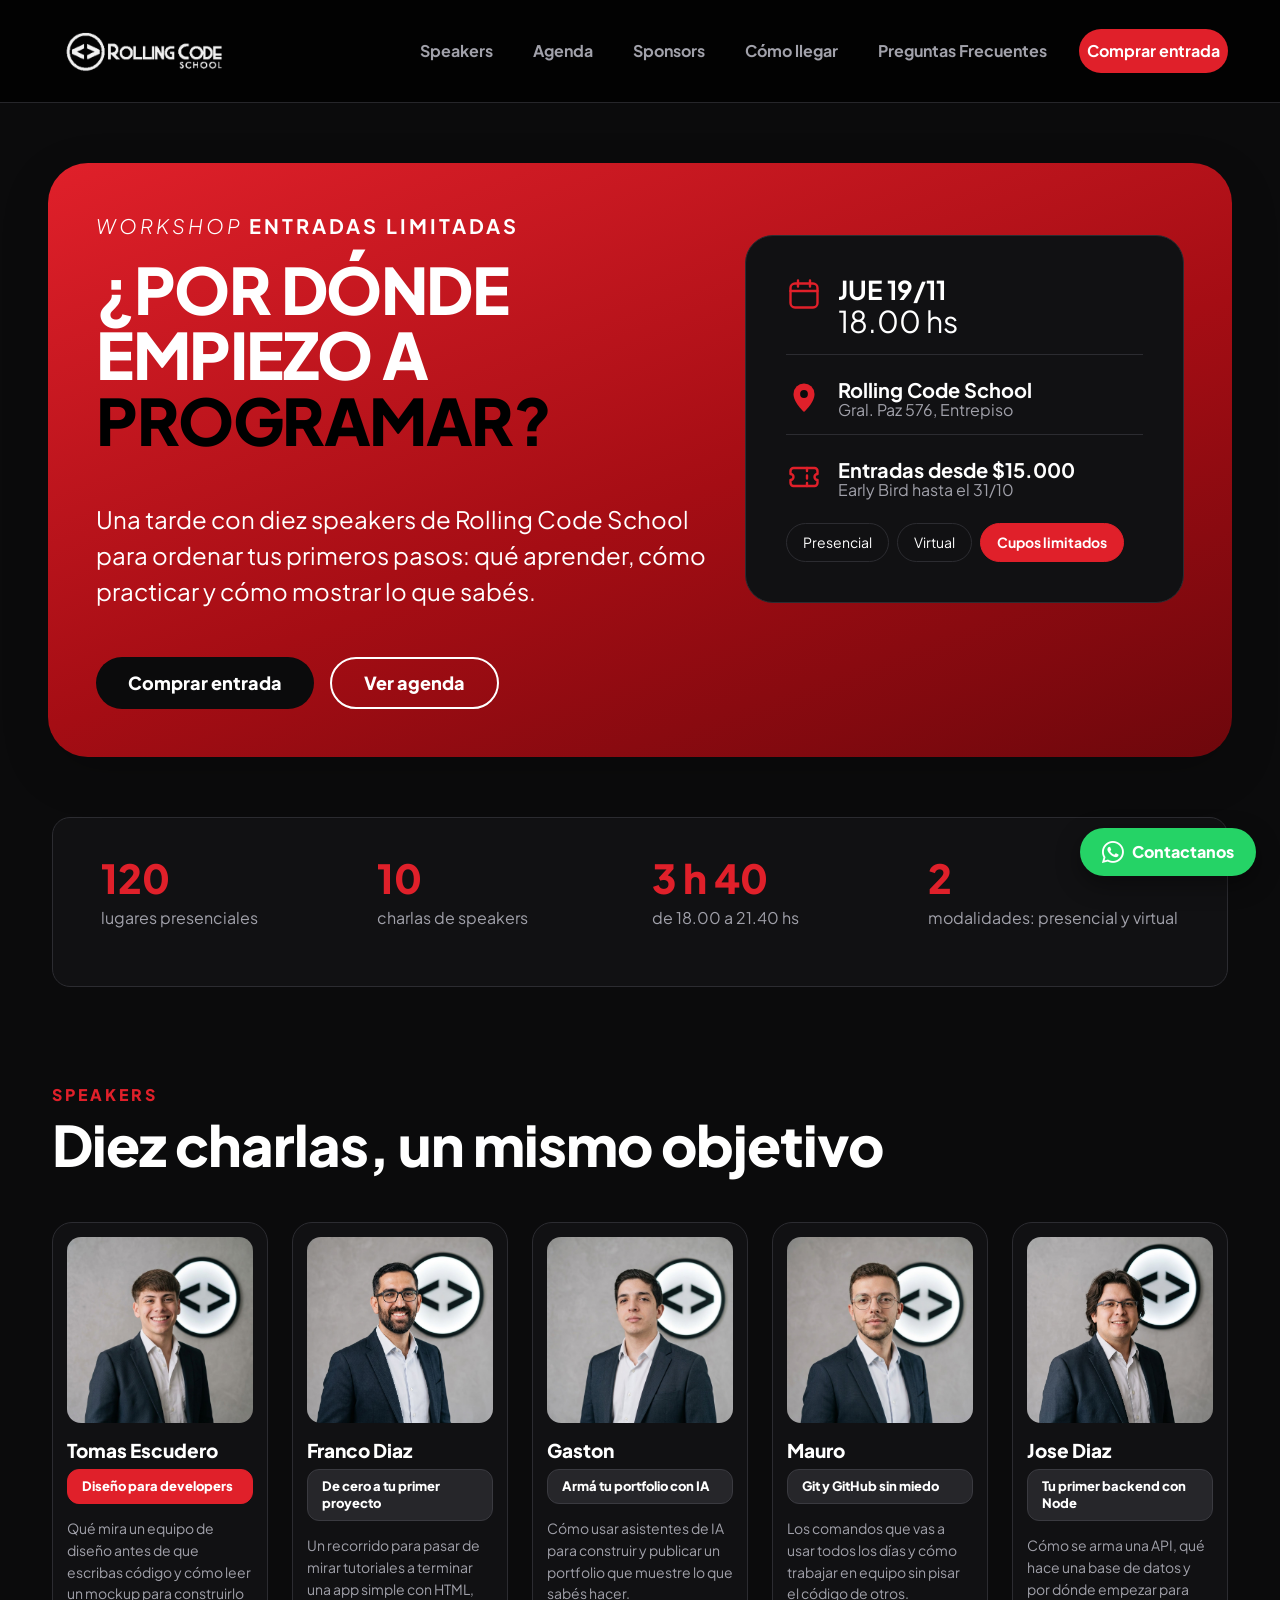
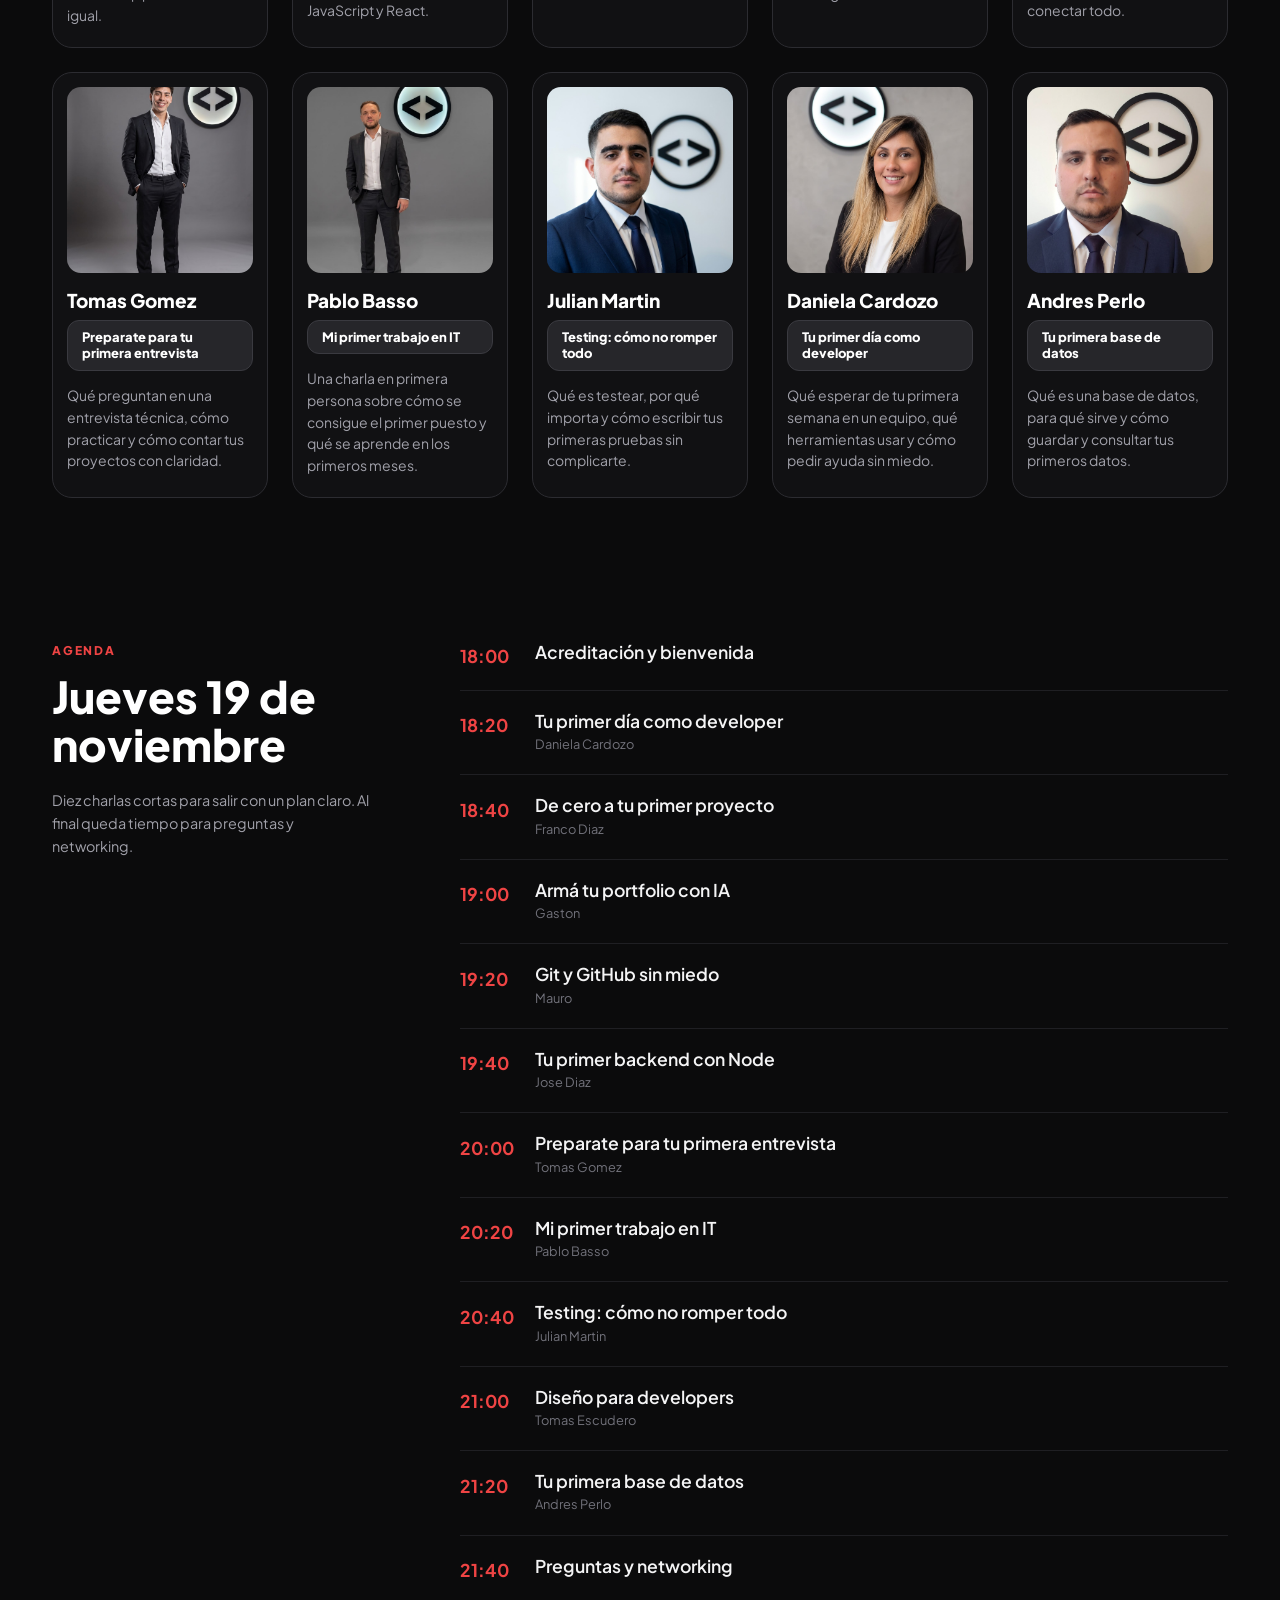
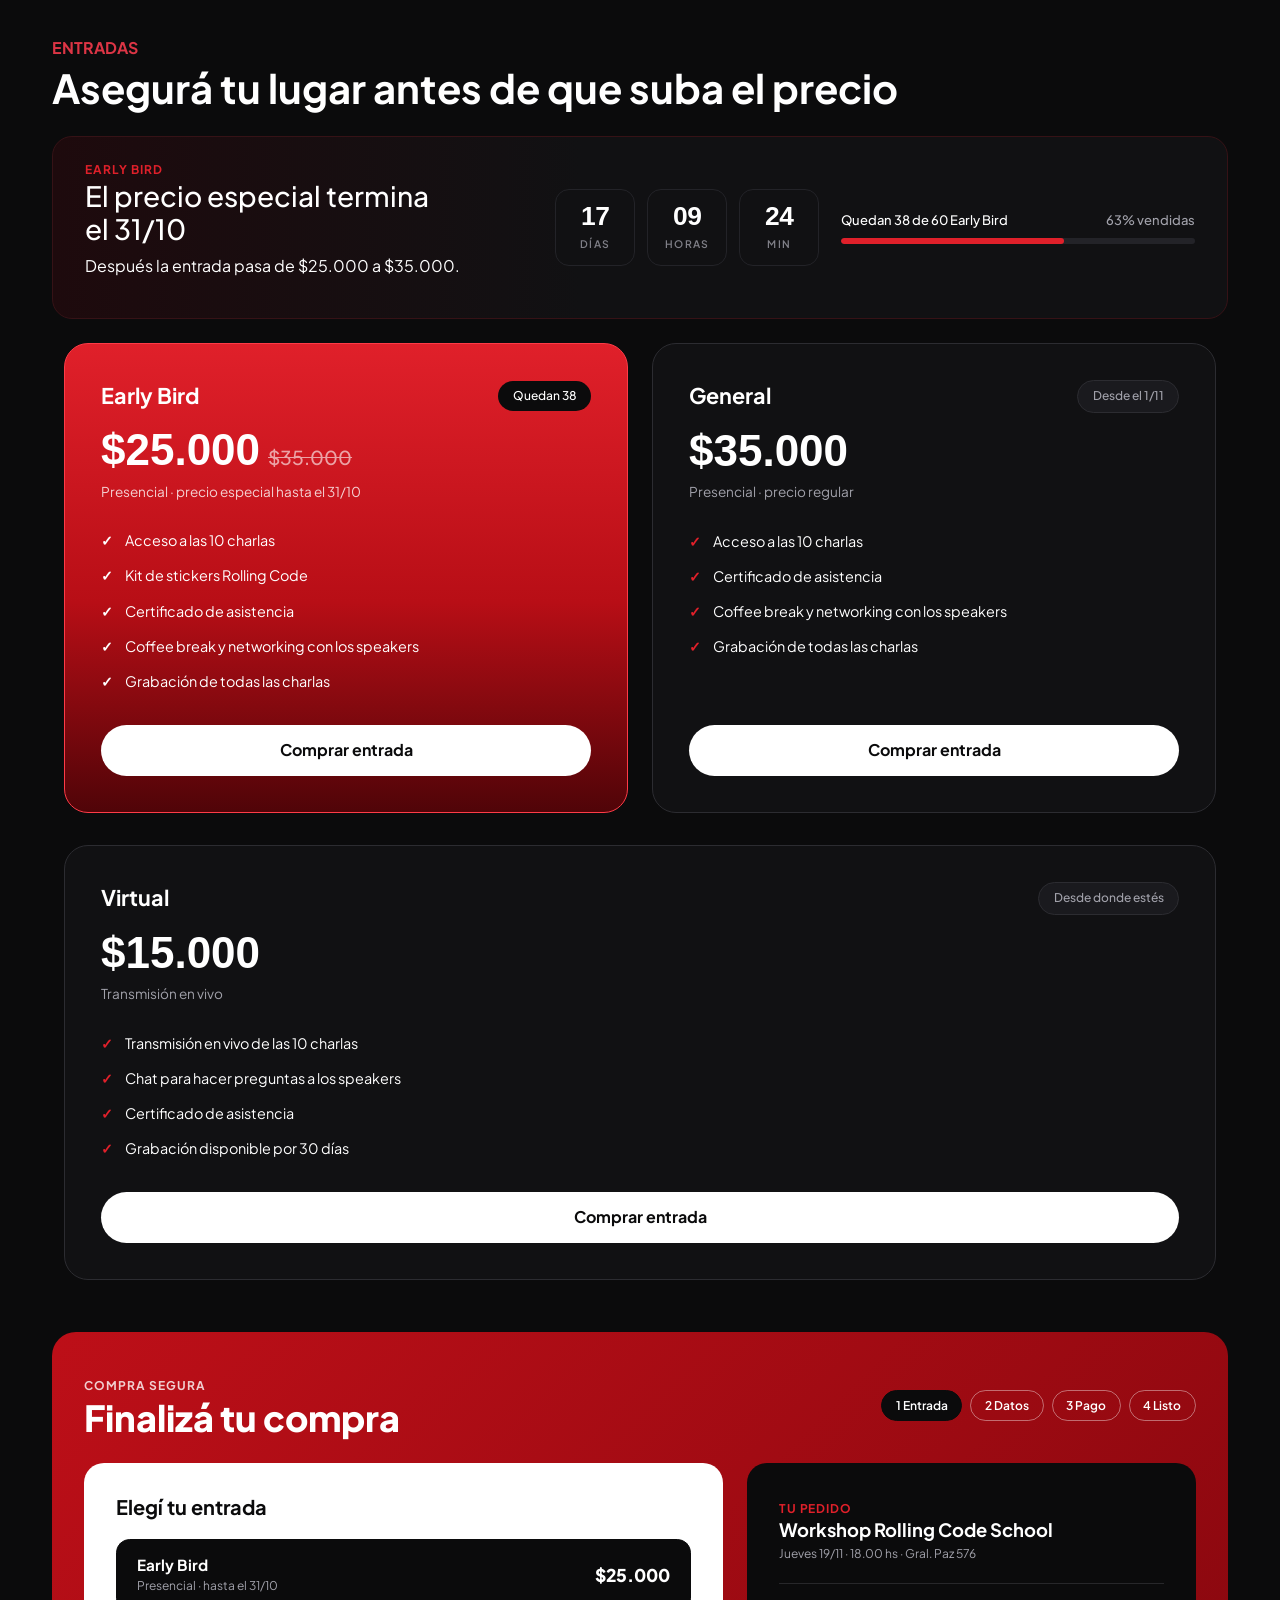
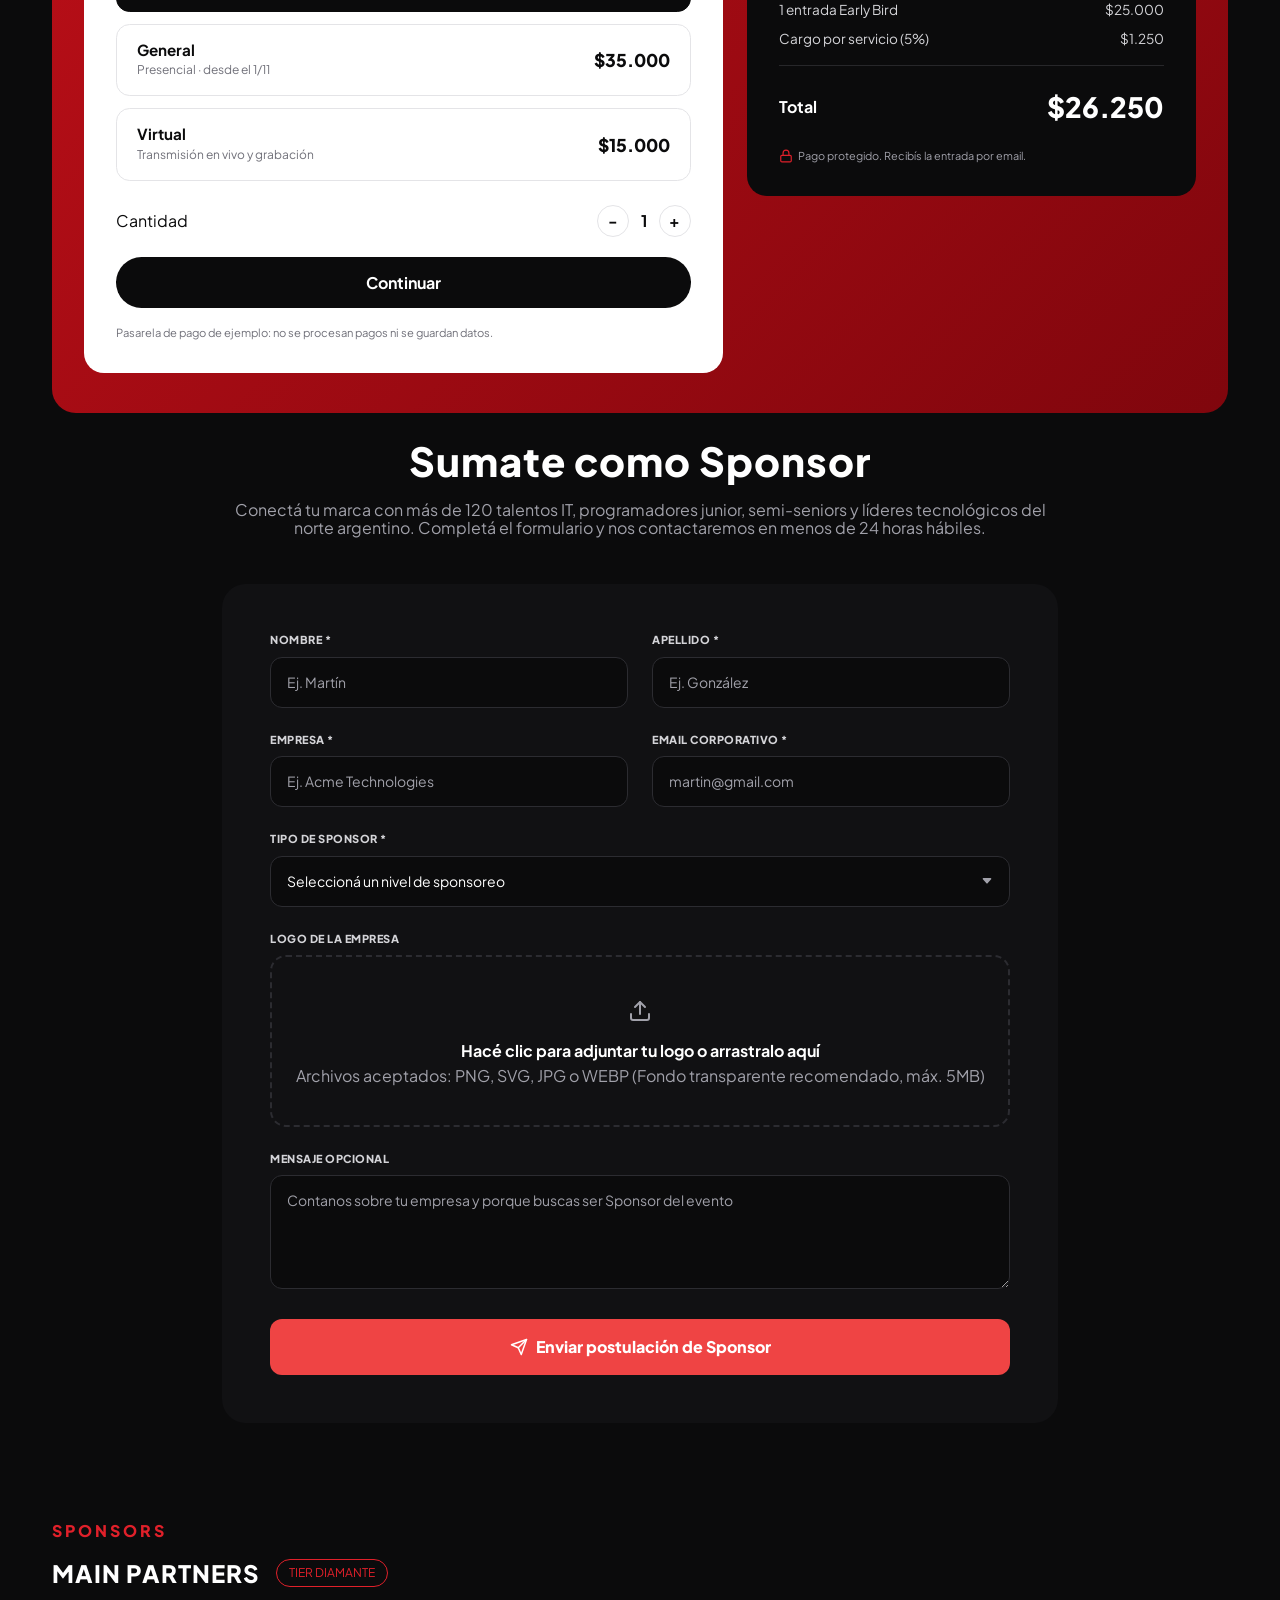
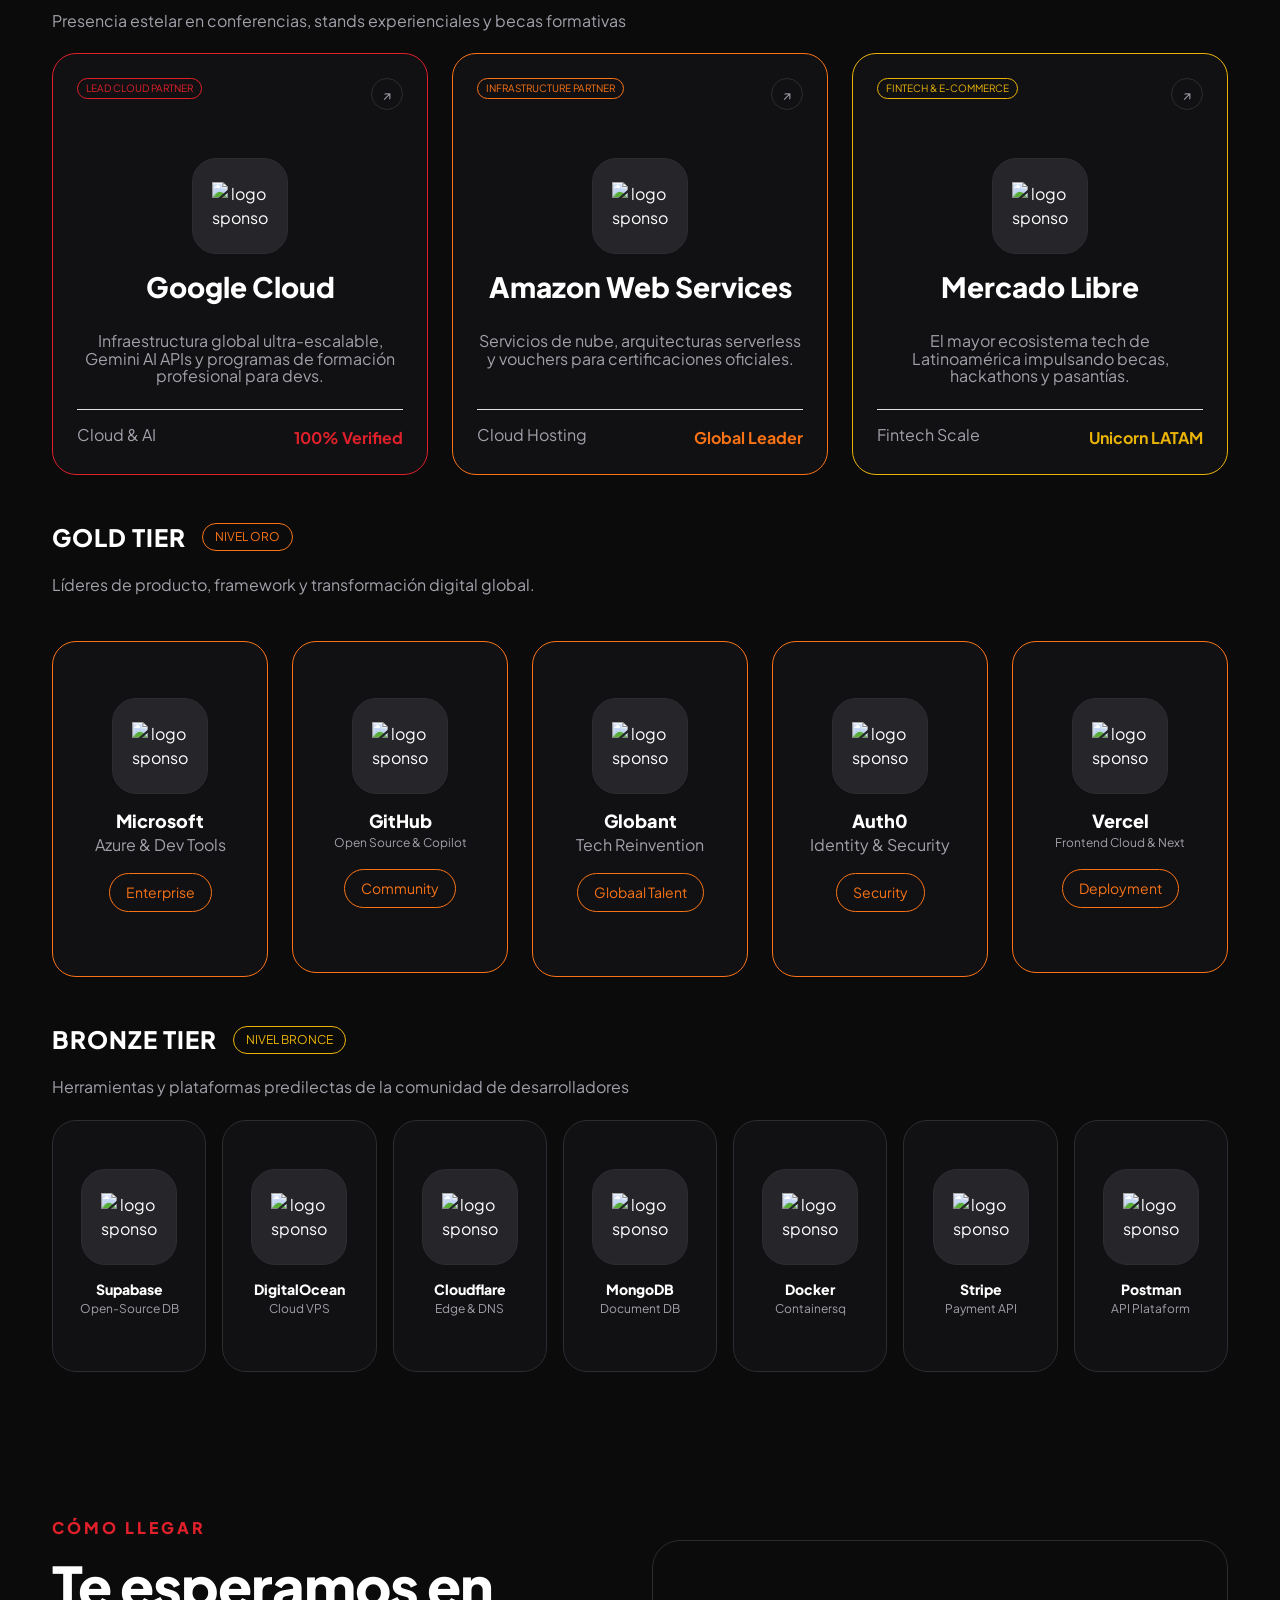
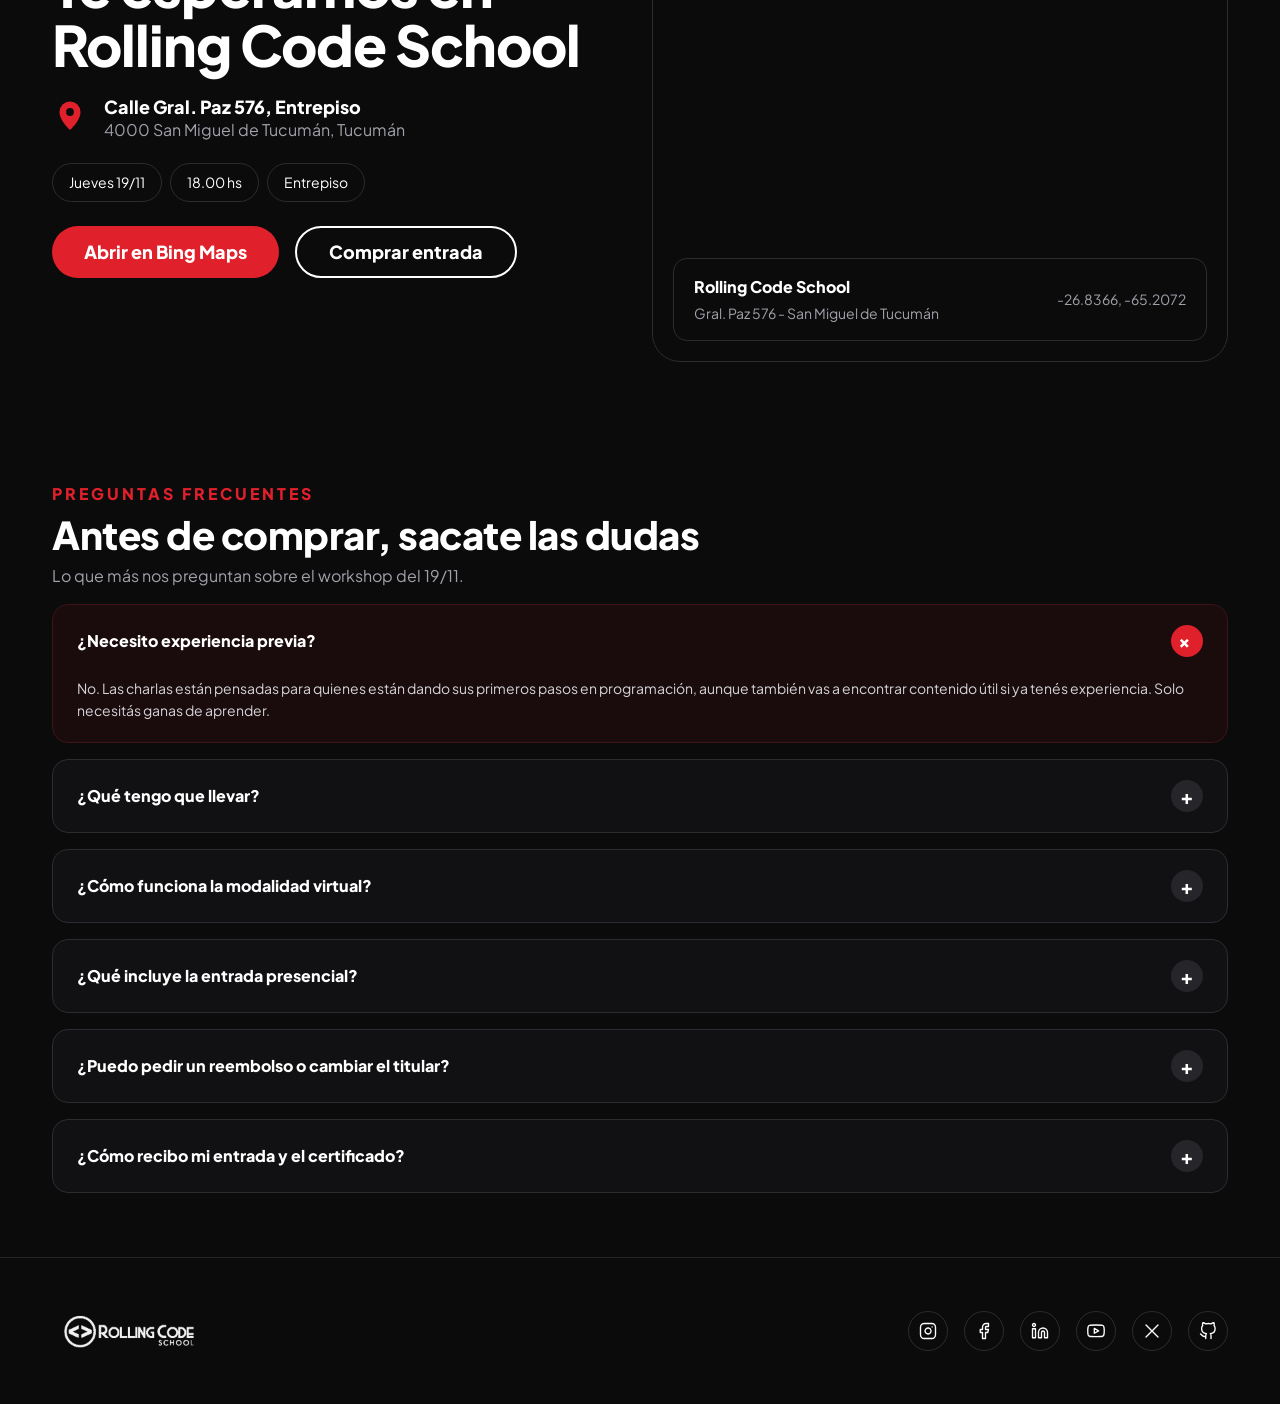
==== index.html @ 24a8e5c6 "feat: agrega en menu a preguntas frecuentes" ====
<!doctype html>
<html lang="es">
  <head>
    <meta charset="utf-8" />
    <meta name="viewport" content="width=device-width, initial-scale=1" />
    <title>WorkShop-RollingCode</title>
    <link rel="icon" type="image/png" href="assets/logo/logo (1).png" />
    <link
      rel="stylesheet"
      href="https://cdn.jsdelivr.net/npm/bootstrap-icons@1.13.2/font/bootstrap-icons.min.css"
    />
    <link
      href="https://fonts.googleapis.com/css2?family=Plus+Jakarta+Sans:ital,wght@0,400;0;600;0,800;1,300&display=swap"
      rel="stylesheet"
    />
    <link
      rel="stylesheet"
      href="https://cdnjs.cloudflare.com/ajax/libs/font-awesome/6.0.0/css/all.min.css"
      integrity="sha512-9usAa10IRO0HhonpyAIVpjrylPvoDwiPUiKdWk5t3PyolY1cOd4DSE0Ga+ri4AuTroPR5aQvXU9xC6qOPnzFeg=="
      crossorigin="anonymous"
      referrerpolicy="no-referrer"
    />
    <link
      href="https://cdn.jsdelivr.net/npm/bootstrap@5.3.3/dist/css/bootstrap.min.css"
      rel="stylesheet"
    />
    <link rel="stylesheet" href="css/styles.css" />
  </head>

  <body>
    <header class="sticky-top">
      <nav class="navbar navbar-expand-lg navbar-dark py-3">
        <div class="container">
          <a class="navbar-brand" href="index.html">
            <img
              src="assets/logo/logo-rolling-blanco.png"
              alt="Rolling Code School"
              class="nav-logo"
            />
          </a>

          <button
            class="navbar-toggler"
            type="button"
            data-bs-toggle="collapse"
            data-bs-target="#navbarNav"
            aria-controls="navbarNav"
            aria-expanded="false"
            aria-label="Toggle navigation"
          >
            <span class="navbar-toggler-icon"></span>
          </button>
          <div
            class="collapse navbar-collapse justify-content-end"
            id="navbarNav"
          >
            <ul class="navbar-nav mb-2 mb-lg-0 gap-lg-4 align-items-lg-center">
              <li class="nav-item">
                <a class="nav-link" href="#speakers">Speakers</a>
              </li>
              <li class="nav-item">
                <a class="nav-link" href="#agenda">Agenda</a>
              </li>

              <li class="nav-item">
                <a class="nav-link" href="#sponsors">Sponsors</a>
              </li>
              <li class="nav-item">
                <a class="nav-link" href="#como-llegar">Cómo llegar</a>
              </li>
              <li class="nav-item">
                <a class="nav-link" href="#preguntas-frecuentes"
                  >Preguntas Frecuentes</a
                >
              </li>
              <li class="nav-item">
                <a class="nav-link btn-comprar" href="#entradas"
                  >Comprar entrada</a
                >
              </li>
            </ul>
          </div>
        </div>
      </nav>
    </header>

    <main>
      <!-- iniciopublicidad -->
      <div class="container-fluid d-flex justify-content-center espacio">
        <div class="workshop-card shadow-lg w-100 p-4 p-lg-5">
          <div class="row align-items-lg-center">
            <div
              class="col-lg-7 mb-5 mb-lg-0 text-content text-md-center text-lg-start"
            >
              <p class="workshop-label mb-3">
                <span class="fw-light fst-italic">WORKSHOP</span>
                <span class="fw-bolder fw-bold">ENTRADAS LIMITADAS</span>
              </p>

              <h1 class="main-title mb-5">
                ¿POR DÓNDE<br />
                EMPIEZO A<br />
                <span class="text-black">PROGRAMAR?</span>
              </h1>

              <p class="main-paragraph mb-5">
                Una tarde con diez speakers de Rolling Code School para ordenar
                tus primeros pasos: qué aprender, cómo practicar y cómo mostrar
                lo que sabés.
              </p>

              <div
                class="d-flex flex-column flex-sm-row gap-3 buttons-group justify-content-md-center justify-content-lg-start"
              >
                <a href="#entradas"
                  ><button class="btn-buy">Comprar entrada</button></a
                >
                <a href="#agenda"
                  ><button class="btn-agenda">Ver agenda</button></a
                >
              </div>
            </div>

            <div
              class="col-lg-5 align-self-start d-flex justify-content-center justify-content-lg-end"
            >
              <div class="details-panel mt-4">
                <div class="d-flex align-items-start">
                  <img
                    src="assets/iconos/calendario.svg"
                    alt="Calendario"
                    class="me-3 custom-icon"
                  />
                  <div>
                    <h2 class="agenda-title fw-bold">JUE 19/11</h2>
                    <p class="agenda-time tabular-nums">18.00 hs</p>
                  </div>
                </div>

                <hr class="border-rc mb-4 opacity-100" />

                <div class="d-flex align-items-start">
                  <img
                    src="assets/iconos/ubicacion.svg"
                    alt="Ubicación"
                    class="me-3 custom-icon"
                  />
                  <div>
                    <h3 class="agenda-subtitle fw-bold">Rolling Code School</h3>
                    <p class="agenda-text">Gral. Paz 576, Entrepiso</p>
                  </div>
                </div>

                <hr class="border-rc mb-4 opacity-100" />

                <div class="d-flex align-items-start">
                  <img
                    src="assets/iconos/entrada.svg"
                    alt="Entrada"
                    class="me-3 custom-icon"
                  />
                  <div>
                    <h3 class="agenda-subtitle fw-bold">
                      Entradas desde $15.000
                    </h3>
                    <p class="agenda-text">Early Bird hasta el 31/10</p>
                  </div>
                </div>

                <div class="d-flex gap-2 mt-4 flex-wrap">
                  <span class="badge-outline">Presencial</span>
                  <span class="badge-outline">Virtual</span>
                  <span class="badge-solid fw-bold">Cupos limitados</span>
                </div>
              </div>
            </div>
          </div>
        </div>
      </div>
      <!-- fin publicidad -->
      <section class="container">
        <div class="barra-estadisticas">
          <div class="row text-start text-md-start">
            <div class="col-6 col-lg-3 mb-4 mb-lg-0">
              <div class="estadistica-numero">120</div>
              <p class="estadistica-text">lugares presenciales</p>
            </div>
            <div class="col-6 col-lg-3 mb-4 mb-lg-0">
              <div class="estadistica-numero">10</div>
              <p class="estadistica-text">charlas de speakers</p>
            </div>

            <div class="col-6 col-lg-3 mb-4 mb-lg-0">
              <div class="estadistica-numero">3 h 40</div>
              <p class="estadistica-text">de 18.00 a 21.40 hs</p>
            </div>
            <div class="col-6 col-lg-3">
              <div class="estadistica-numero">2</div>
              <p class="estadistica-text wrap-text">
                modalidades: presencial y virtual
              </p>
            </div>
          </div>
        </div>
      </section>

      <!-- seccion speaker -->
      <section class="speakers" id="speakers">
        <div class="container">
          <span class="etiqueta">Speakers</span>
          <h2 class="titulo-seccion">Diez charlas, un mismo objetivo</h2>

          <div class="d-none d-lg-block">
            <div class="row row-cols-5 g-4">
              <!-- 1 -->
              <div class="col">
                <article class="speaker-card h-100">
                  <div class="speaker-foto">
                    <img
                      src="./assets/speakers/speaker-01-tomas-escudero.jpg"
                      alt="Tomas Escudero"
                    />
                  </div>
                  <h3 class="speaker-nombre">Tomas Escudero</h3>
                  <span class="speaker-chip speaker-chip--activo"
                    >Diseño para developers</span
                  >
                  <p class="speaker-texto">
                    Qué mira un equipo de diseño antes de que escribas código y
                    cómo leer un mockup para construirlo igual.
                  </p>
                </article>
              </div>

              <!-- 2 -->
              <div class="col">
                <article class="speaker-card h-100">
                  <div class="speaker-foto">
                    <img
                      src="./assets/speakers/speaker-02-franco-diaz.jpeg"
                      alt="Franco Diaz"
                    />
                  </div>
                  <h3 class="speaker-nombre">Franco Diaz</h3>
                  <span class="speaker-chip">De cero a tu primer proyecto</span>
                  <p class="speaker-texto">
                    Un recorrido para pasar de mirar tutoriales a terminar una
                    app simple con HTML, JavaScript y React.
                  </p>
                </article>
              </div>

              <!-- 3 -->
              <div class="col">
                <article class="speaker-card h-100">
                  <div class="speaker-foto">
                    <img
                      src="./assets/speakers/speaker-03-gaston.jpg"
                      alt="Gaston"
                    />
                  </div>
                  <h3 class="speaker-nombre">Gaston</h3>
                  <span class="speaker-chip">Armá tu portfolio con IA</span>
                  <p class="speaker-texto">
                    Cómo usar asistentes de IA para construir y publicar un
                    portfolio que muestre lo que sabés hacer.
                  </p>
                </article>
              </div>

              <!-- 4 -->
              <div class="col">
                <article class="speaker-card h-100">
                  <div class="speaker-foto">
                    <img
                      src="./assets/speakers/speaker-04-mauro.jpg"
                      alt="Mauro"
                    />
                  </div>
                  <h3 class="speaker-nombre">Mauro</h3>
                  <span class="speaker-chip">Git y GitHub sin miedo</span>
                  <p class="speaker-texto">
                    Los comandos que vas a usar todos los días y cómo trabajar
                    en equipo sin pisar el código de otros.
                  </p>
                </article>
              </div>

              <!-- 5 -->
              <div class="col">
                <article class="speaker-card h-100">
                  <div class="speaker-foto">
                    <img
                      src="./assets/speakers/speaker-05-jose-diaz.jpeg"
                      alt="Jose Diaz"
                    />
                  </div>
                  <h3 class="speaker-nombre">Jose Diaz</h3>
                  <span class="speaker-chip">Tu primer backend con Node</span>
                  <p class="speaker-texto">
                    Cómo se arma una API, qué hace una base de datos y por dónde
                    empezar para conectar todo.
                  </p>
                </article>
              </div>

              <!-- 6 -->
              <div class="col">
                <article class="speaker-card h-100">
                  <div class="speaker-foto">
                    <img
                      src="./assets/speakers/speaker-06-tomas-gomez.jpeg"
                      alt="Tomas Gomez"
                    />
                  </div>
                  <h3 class="speaker-nombre">Tomas Gomez</h3>
                  <span class="speaker-chip"
                    >Preparate para tu primera entrevista</span
                  >
                  <p class="speaker-texto">
                    Qué preguntan en una entrevista técnica, cómo practicar y
                    cómo contar tus proyectos con claridad.
                  </p>
                </article>
              </div>

              <!-- 7 -->
              <div class="col">
                <article class="speaker-card h-100">
                  <div class="speaker-foto">
                    <img
                      src="./assets/speakers/speaker-07-pablo-basso.jpeg"
                      alt="Pablo Basso"
                    />
                  </div>
                  <h3 class="speaker-nombre">Pablo Basso</h3>
                  <span class="speaker-chip">Mi primer trabajo en IT</span>
                  <p class="speaker-texto">
                    Una charla en primera persona sobre cómo se consigue el
                    primer puesto y qué se aprende en los primeros meses.
                  </p>
                </article>
              </div>

              <!-- 8 -->
              <div class="col">
                <article class="speaker-card h-100">
                  <div class="speaker-foto">
                    <img
                      src="./assets/speakers/speaker-08-julian-martin.jpg"
                      alt="Julian Martin"
                    />
                  </div>
                  <h3 class="speaker-nombre">Julian Martin</h3>
                  <span class="speaker-chip">Testing: cómo no romper todo</span>
                  <p class="speaker-texto">
                    Qué es testear, por qué importa y cómo escribir tus primeras
                    pruebas sin complicarte.
                  </p>
                </article>
              </div>

              <!-- 9 -->
              <div class="col">
                <article class="speaker-card h-100">
                  <div class="speaker-foto">
                    <img
                      src="./assets/speakers/speaker-09-daniela-cardozo.jpeg"
                      alt="Daniela Cardozo"
                    />
                  </div>
                  <h3 class="speaker-nombre">Daniela Cardozo</h3>
                  <span class="speaker-chip">Tu primer día como developer</span>
                  <p class="speaker-texto">
                    Qué esperar de tu primera semana en un equipo, qué
                    herramientas usar y cómo pedir ayuda sin miedo.
                  </p>
                </article>
              </div>

              <!-- 10 -->
              <div class="col">
                <article class="speaker-card h-100">
                  <div class="speaker-foto">
                    <img
                      src="./assets/speakers/speaker-10-andres-perlo.jpeg"
                      alt="Andres Perlo"
                    />
                  </div>
                  <h3 class="speaker-nombre">Andres Perlo</h3>
                  <span class="speaker-chip">Tu primera base de datos</span>
                  <p class="speaker-texto">
                    Qué es una base de datos, para qué sirve y cómo guardar y
                    consultar tus primeros datos.
                  </p>
                </article>
              </div>
            </div>
          </div>

          <!-- CELULAR Y TABLET (menos de lg): carrusel de Bootstrap, 4 tarjetas por slide -->
          <div class="d-lg-none">
            <div
              id="carruselSpeakers"
              class="carousel slide carrusel-speakers"
              data-bs-touch="true"
              data-bs-interval="false"
            >
              <div class="carousel-inner">
                <!-- Slide 1 -->
                <div class="carousel-item active">
                  <div class="row row-cols-2 row-cols-md-4 g-2">
                    <div class="col">
                      <article class="speaker-card h-100">
                        <div class="speaker-foto">
                          <img
                            src="./assets/speakers/speaker-01-tomas-escudero.jpg"
                            alt="Tomas Escudero"
                          />
                        </div>
                        <h3 class="speaker-nombre">Tomas Escudero</h3>
                        <span class="speaker-chip speaker-chip--activo"
                          >Diseño para developers</span
                        >
                        <p class="speaker-texto">
                          Qué mira un equipo de diseño antes de que escribas
                          código y cómo leer un mockup para construirlo igual.
                        </p>
                      </article>
                    </div>
                    <div class="col">
                      <article class="speaker-card h-100">
                        <div class="speaker-foto">
                          <img
                            src="./assets/speakers/speaker-02-franco-diaz.jpeg"
                            alt="Franco Diaz"
                          />
                        </div>
                        <h3 class="speaker-nombre">Franco Diaz</h3>
                        <span class="speaker-chip"
                          >De cero a tu primer proyecto</span
                        >
                        <p class="speaker-texto">
                          Un recorrido para pasar de mirar tutoriales a terminar
                          una app simple con HTML, JavaScript y React.
                        </p>
                      </article>
                    </div>
                    <div class="col">
                      <article class="speaker-card h-100">
                        <div class="speaker-foto">
                          <img
                            src="./assets/speakers/speaker-03-gaston.jpg"
                            alt="Gaston"
                          />
                        </div>
                        <h3 class="speaker-nombre">Gaston</h3>
                        <span class="speaker-chip"
                          >Armá tu portfolio con IA</span
                        >
                        <p class="speaker-texto">
                          Cómo usar asistentes de IA para construir y publicar
                          un portfolio que muestre lo que sabés hacer.
                        </p>
                      </article>
                    </div>
                    <div class="col">
                      <article class="speaker-card h-100">
                        <div class="speaker-foto">
                          <img
                            src="./assets/speakers/speaker-04-mauro.jpg"
                            alt="Mauro"
                          />
                        </div>
                        <h3 class="speaker-nombre">Mauro</h3>
                        <span class="speaker-chip">Git y GitHub sin miedo</span>
                        <p class="speaker-texto">
                          Los comandos que vas a usar todos los días y cómo
                          trabajar en equipo sin pisar el código de otros.
                        </p>
                      </article>
                    </div>
                  </div>
                </div>

                <!-- Slide 2 -->
                <div class="carousel-item">
                  <div class="row row-cols-2 row-cols-md-4 g-2">
                    <div class="col">
                      <article class="speaker-card h-100">
                        <div class="speaker-foto">
                          <img
                            src="./assets/speakers/speaker-05-jose-diaz.jpeg"
                            alt="Jose Diaz"
                          />
                        </div>
                        <h3 class="speaker-nombre">Jose Diaz</h3>
                        <span class="speaker-chip"
                          >Tu primer backend con Node</span
                        >
                        <p class="speaker-texto">
                          Cómo se arma una API, qué hace una base de datos y por
                          dónde empezar para conectar todo.
                        </p>
                      </article>
                    </div>
                    <div class="col">
                      <article class="speaker-card h-100">
                        <div class="speaker-foto">
                          <img
                            src="./assets/speakers/speaker-06-tomas-gomez.jpeg"
                            alt="Tomas Gomez"
                          />
                        </div>
                        <h3 class="speaker-nombre">Tomas Gomez</h3>
                        <span class="speaker-chip"
                          >Preparate para tu primera entrevista</span
                        >
                        <p class="speaker-texto">
                          Qué preguntan en una entrevista técnica, cómo
                          practicar y cómo contar tus proyectos con claridad.
                        </p>
                      </article>
                    </div>
                    <div class="col">
                      <article class="speaker-card h-100">
                        <div class="speaker-foto">
                          <img
                            src="./assets/speakers/speaker-07-pablo-basso.jpeg"
                            alt="Pablo Basso"
                          />
                        </div>
                        <h3 class="speaker-nombre">Pablo Basso</h3>
                        <span class="speaker-chip"
                          >Mi primer trabajo en IT</span
                        >
                        <p class="speaker-texto">
                          Una charla en primera persona sobre cómo se consigue
                          el primer puesto y qué se aprende en los primeros
                          meses.
                        </p>
                      </article>
                    </div>
                    <div class="col">
                      <article class="speaker-card h-100">
                        <div class="speaker-foto">
                          <img
                            src="./assets/speakers/speaker-08-julian-martin.jpg"
                            alt="Julian Martin"
                          />
                        </div>
                        <h3 class="speaker-nombre">Julian Martin</h3>
                        <span class="speaker-chip"
                          >Testing: cómo no romper todo</span
                        >
                        <p class="speaker-texto">
                          Qué es testear, por qué importa y cómo escribir tus
                          primeras pruebas sin complicarte.
                        </p>
                      </article>
                    </div>
                  </div>
                </div>

                <!-- Slide 3 -->
                <div class="carousel-item">
                  <div class="row row-cols-2 row-cols-md-4 g-2">
                    <div class="col">
                      <article class="speaker-card h-100">
                        <div class="speaker-foto">
                          <img
                            src="./assets/speakers/speaker-09-daniela-cardozo.jpeg"
                            alt="Daniela Cardozo"
                          />
                        </div>
                        <h3 class="speaker-nombre">Daniela Cardozo</h3>
                        <span class="speaker-chip"
                          >Tu primer día como developer</span
                        >
                        <p class="speaker-texto">
                          Qué esperar de tu primera semana en un equipo, qué
                          herramientas usar y cómo pedir ayuda sin miedo.
                        </p>
                      </article>
                    </div>
                    <div class="col">
                      <article class="speaker-card h-100">
                        <div class="speaker-foto">
                          <img
                            src="./assets/speakers/speaker-10-andres-perlo.jpeg"
                            alt="Andres Perlo"
                          />
                        </div>
                        <h3 class="speaker-nombre">Andres Perlo</h3>
                        <span class="speaker-chip"
                          >Tu primera base de datos</span
                        >
                        <p class="speaker-texto">
                          Qué es una base de datos, para qué sirve y cómo
                          guardar y consultar tus primeros datos.
                        </p>
                      </article>
                    </div>
                  </div>
                </div>
              </div>

              <!-- Flechas -->
              <button
                class="carousel-control-prev carrusel-flecha"
                type="button"
                data-bs-target="#carruselSpeakers"
                data-bs-slide="prev"
              >
                <span
                  class="carousel-control-prev-icon"
                  aria-hidden="true"
                ></span>
                <span class="visually-hidden">Anterior</span>
              </button>
              <button
                class="carousel-control-next carrusel-flecha"
                type="button"
                data-bs-target="#carruselSpeakers"
                data-bs-slide="next"
              >
                <span
                  class="carousel-control-next-icon"
                  aria-hidden="true"
                ></span>
                <span class="visually-hidden">Siguiente</span>
              </button>

              <!-- Puntitos -->
              <div class="carousel-indicators carrusel-puntos">
                <button
                  type="button"
                  data-bs-target="#carruselSpeakers"
                  data-bs-slide-to="0"
                  class="active"
                  aria-current="true"
                  aria-label="Slide 1"
                ></button>
                <button
                  type="button"
                  data-bs-target="#carruselSpeakers"
                  data-bs-slide-to="1"
                  aria-label="Slide 2"
                ></button>
                <button
                  type="button"
                  data-bs-target="#carruselSpeakers"
                  data-bs-slide-to="2"
                  aria-label="Slide 3"
                ></button>
              </div>
            </div>
          </div>
        </div>
      </section>
      <!-- fin speakers -->
      <section id="agenda" class="agenda py-5">
        <div class="container">
          <div class="row gx-md-5 gx-lg-5">
            <div class="col-md-4 col-lg-4 mb-5 mb-md-0">
              <div class="agenda__header">
                <span class="agenda__kicker">AGENDA</span>
                <h2 class="agenda__titulo">Jueves 19 de<br />noviembre</h2>
                <p class="agenda__descripcion">
                  Diez charlas cortas para salir con un plan claro. Al final
                  queda tiempo para preguntas y networking.
                </p>
              </div>
            </div>
            <div class="col-md-8 col-lg-8">
              <ul class="agenda__lista">
                <li class="agenda__item">
                  <div class="agenda__hora">18:00</div>
                  <div class="agenda__info">
                    <h4 class="agenda__charla">Acreditación y bienvenida</h4>
                  </div>
                </li>

                <li class="agenda__item">
                  <div class="agenda__hora">18:20</div>
                  <div class="agenda__info">
                    <h4 class="agenda__charla">Tu primer día como developer</h4>
                    <span class="agenda__speaker">Daniela Cardozo</span>
                  </div>
                </li>

                <li class="agenda__item">
                  <div class="agenda__hora">18:40</div>
                  <div class="agenda__info">
                    <h4 class="agenda__charla">De cero a tu primer proyecto</h4>
                    <span class="agenda__speaker">Franco Diaz</span>
                  </div>
                </li>

                <li class="agenda__item">
                  <div class="agenda__hora">19:00</div>
                  <div class="agenda__info">
                    <h4 class="agenda__charla">Armá tu portfolio con IA</h4>
                    <span class="agenda__speaker">Gaston</span>
                  </div>
                </li>

                <li class="agenda__item">
                  <div class="agenda__hora">19:20</div>
                  <div class="agenda__info">
                    <h4 class="agenda__charla">Git y GitHub sin miedo</h4>
                    <span class="agenda__speaker">Mauro</span>
                  </div>
                </li>

                <li class="agenda__item">
                  <div class="agenda__hora">19:40</div>
                  <div class="agenda__info">
                    <h4 class="agenda__charla">Tu primer backend con Node</h4>
                    <span class="agenda__speaker">Jose Diaz</span>
                  </div>
                </li>

                <li class="agenda__item">
                  <div class="agenda__hora">20:00</div>
                  <div class="agenda__info">
                    <h4 class="agenda__charla">
                      Preparate para tu primera entrevista
                    </h4>
                    <span class="agenda__speaker">Tomas Gomez</span>
                  </div>
                </li>

                <li class="agenda__item">
                  <div class="agenda__hora">20:20</div>
                  <div class="agenda__info">
                    <h4 class="agenda__charla">Mi primer trabajo en IT</h4>
                    <span class="agenda__speaker">Pablo Basso</span>
                  </div>
                </li>

                <li class="agenda__item">
                  <div class="agenda__hora">20:40</div>
                  <div class="agenda__info">
                    <h4 class="agenda__charla">Testing: cómo no romper todo</h4>
                    <span class="agenda__speaker">Julian Martin</span>
                  </div>
                </li>

                <li class="agenda__item">
                  <div class="agenda__hora">21:00</div>
                  <div class="agenda__info">
                    <h4 class="agenda__charla">Diseño para developers</h4>
                    <span class="agenda__speaker">Tomas Escudero</span>
                  </div>
                </li>

                <li class="agenda__item">
                  <div class="agenda__hora">21:20</div>
                  <div class="agenda__info">
                    <h4 class="agenda__charla">Tu primera base de datos</h4>
                    <span class="agenda__speaker">Andres Perlo</span>
                  </div>
                </li>

                <li class="agenda__item">
                  <div class="agenda__hora">21:40</div>
                  <div class="agenda__info">
                    <h4 class="agenda__charla">Preguntas y networking</h4>
                  </div>
                </li>
              </ul>
            </div>
          </div>
        </div>
      </section>
      <!-- seccion entradas -->
      <section class="py-1" id="entradas">
        <div class="container">
          <div class="mb-4">
            <span
              class="text-danger fw-bold text-uppercase ticket-subtitle d-block mb-1"
              >ENTRADAS</span
            >
            <h2 class="h1 fw-bold text-white mb-0">
              Asegurá tu lugar antes de que suba el precio
            </h2>
          </div>

          <div class="countador-banner mb-4">
            <div class="row align-items-center gy-4">
              <div class="col-lg-5">
                <span class="contador-titulo d-block text-uppercase"
                  >EARLY BIRD</span
                >
                <h3 class="countdown-title">
                  El precio especial termina<br />el 31/10
                </h3>
                <p class="countdown-subtitle">
                  Después la entrada pasa de $25.000 a $35.000.
                </p>
              </div>

              <div class="col-lg-4 col-xl-3">
                <div
                  class="contador-grid justify-content-start justify-content-lg-center"
                >
                  <div class="contador-item">
                    <div class="contador-numero">17</div>
                    <div class="contador-dia">DÍAS</div>
                  </div>
                  <div class="contador-item">
                    <div class="contador-numero">09</div>
                    <div class="contador-dia">HORAS</div>
                  </div>
                  <div class="contador-item">
                    <div class="contador-numero">24</div>
                    <div class="contador-dia">MIN</div>
                  </div>
                </div>
              </div>

              <div class="col-lg-3 col-xl-4">
                <div class="progress-container">
                  <div class="progress-info">
                    <span>Quedan 38 de 60 Early Bird</span>
                    <span class="progress-info-mute">63% vendidas</span>
                  </div>
                  <div class="progress-track">
                    <div
                      class="progress-linea"
                      role="progressbar"
                      aria-valuenow="63"
                      aria-valuemin="0"
                      aria-valuemax="100"
                    ></div>
                  </div>
                </div>
              </div>
            </div>
          </div>
          <!-- --- -->
          <section class="mt-0 pb-4">
            <div class="container">
              <div class="row g-4">
                <div class="col-lg-6">
                  <div class="tarjeta-plan tarjeta-plan--destacada">
                    <div>
                      <div
                        class="d-flex justify-content-between align-items-center mb-3"
                      >
                        <span class="plan-titulo">Early Bird</span>
                        <span class="plan-badge plan-badge--negro"
                          >Quedan 38</span
                        >
                      </div>
                      <div class="d-flex align-items-baseline gap-2">
                        <span class="plan-precio">$25.000</span>
                        <span class="plan-precio-tachado">$35.000</span>
                      </div>
                      <p class="plan-subtitulo">
                        Presencial · precio especial hasta el 31/10
                      </p>

                      <ul class="plan-beneficios">
                        <li>
                          <span class="plan-check">✓</span> Acceso a las 10
                          charlas
                        </li>
                        <li>
                          <span class="plan-check">✓</span> Kit de stickers
                          Rolling Code
                        </li>
                        <li>
                          <span class="plan-check">✓</span> Certificado de
                          asistencia
                        </li>
                        <li>
                          <span class="plan-check">✓</span> Coffee break y
                          networking con los speakers
                        </li>
                        <li>
                          <span class="plan-check">✓</span> Grabación de todas
                          las charlas
                        </li>
                      </ul>
                    </div>
                    <a
                      href="/pages/error404.html"
                      class="link-txt btn-comprar-destacado"
                      >Comprar entrada</a
                    >
                  </div>
                </div>

                <div class="col-lg-6">
                  <div class="tarjeta-plan tarjeta-plan--oscura">
                    <div>
                      <div
                        class="d-flex justify-content-between align-items-center mb-3"
                      >
                        <span class="plan-titulo">General</span>
                        <span class="plan-badge plan-badge--oscuro"
                          >Desde el 1/11</span
                        >
                      </div>
                      <div>
                        <span class="plan-precio">$35.000</span>
                      </div>
                      <p class="plan-subtitulo">Presencial · precio regular</p>

                      <ul class="plan-beneficios">
                        <li>
                          <span class="plan-check">✓</span> Acceso a las 10
                          charlas
                        </li>
                        <li>
                          <span class="plan-check">✓</span> Certificado de
                          asistencia
                        </li>
                        <li>
                          <span class="plan-check">✓</span> Coffee break y
                          networking con los speakers
                        </li>
                        <li>
                          <span class="plan-check">✓</span> Grabación de todas
                          las charlas
                        </li>
                      </ul>
                    </div>
                    <a
                      href="/pages/error404.html"
                      class="link-txt btn-comprar-destacado"
                      >Comprar entrada</a
                    >
                  </div>
                </div>
              </div>
            </div>
            <div class="container">
              <div class="countdown-banner mb-3"></div>

              <div class="row g-3 mb-3">
                <div class="col-lg-6"></div>
                <div class="col-lg-6"></div>
              </div>

              <div class="row">
                <div class="col-12">
                  <div class="tarjeta-plan tarjeta-plan--oscura">
                    <div>
                      <div
                        class="d-flex justify-content-between align-items-center mb-3"
                      >
                        <span class="plan-titulo">Virtual</span>
                        <span class="plan-badge plan-badge--oscuro"
                          >Desde donde estés</span
                        >
                      </div>
                      <div>
                        <span class="plan-precio">$15.000</span>
                      </div>
                      <p class="plan-subtitulo">Transmisión en vivo</p>

                      <ul class="plan-beneficios">
                        <li>
                          <span class="plan-check">✓</span> Transmisión en vivo
                          de las 10 charlas
                        </li>
                        <li>
                          <span class="plan-check">✓</span> Chat para hacer
                          preguntas a los speakers
                        </li>
                        <li>
                          <span class="plan-check">✓</span> Certificado de
                          asistencia
                        </li>
                        <li>
                          <span class="plan-check">✓</span> Grabación disponible
                          por 30 días
                        </li>
                      </ul>
                    </div>
                    <a
                      href="/pages/error404.html"
                      class="link-txt btn-comprar-destacado"
                      >Comprar entrada</a
                    >
                  </div>
                </div>
              </div>
            </div>
          </section>
        </div>
      </section>
      <!-- seccion de compra segura -->
      <section id="entradas" class="py-4">
        <div class="container">
          <div class="checkout-contenedor">
            <div
              class="d-flex flex-column flex-md-row justify-content-between align-items-md-center gap-3 mb-4"
            >
              <div>
                <span class="checkout-subtitulo">COMPRA SEGURA</span>
                <h2 class="checkout-titulo">Finalizá tu compra</h2>
              </div>
              <div class="checkout-pasos">
                <span class="paso-item paso-item--activo">1 Entrada</span>
                <span class="paso-item">2 Datos</span>
                <span class="paso-item">3 Pago</span>
                <span class="paso-item">4 Listo</span>
              </div>

              <!-- inicio compra segura -->
            </div>
            <div class="row g-4">
              <div class="col-lg-7">
                <div class="card-seleccion">
                  <div>
                    <h3 class="card-seleccion-titulo">Elegí tu entrada</h3>
                    <div class="opcion-ticket opcion-ticket--activa">
                      <div>
                        <a href="pages/error404.html" class="link-txt"
                          ><h4 class="opcion-nombre">Early Bird</h4>
                          <p class="opcion-detalle">
                            Presencial · hasta el 31/10
                          </p>
                        </a>
                      </div>
                      <span class="opcion-precio">$25.000</span>
                    </div>
                    <div class="opcion-ticket opcion-ticket--inactiva">
                      <div>
                        <a href="pages/error404.html" class="link-txt2"
                          ><h4 class="opcion-nombre">General</h4>
                          <p class="opcion-detalle">
                            Presencial · desde el 1/11
                          </p>
                        </a>
                      </div>
                      <span class="opcion-precio">$35.000</span>
                    </div>
                    <div class="opcion-ticket opcion-ticket--inactiva">
                      <div>
                        <a href="pages/error404.html" class="link-txt2">
                          <h4 class="opcion-nombre">Virtual</h4>
                          <p class="opcion-detalle">
                            Transmisión en vivo y grabación
                          </p>
                        </a>
                      </div>
                      <span class="opcion-precio">$15.000</span>
                    </div>
                    <div
                      class="d-flex justify-content-between align-items-center mt-4"
                    >
                      <span class="cantidad-label">Cantidad</span>
                      <div class="cantidad-controles">
                        <button class="btn-cantidad" type="button">-</button>
                        <span class="cantidad-numero">1</span>
                        <button class="btn-cantidad" type="button">+</button>
                      </div>
                    </div>
                  </div>
                  <div>
                    <button
                      type="button"
                      class="btn-checkout-continuar"
                      data-bs-toggle="modal"
                      data-bs-target="#modalPago"
                    >
                      Continuar
                    </button>
                    <p class="disclaimer-texto">
                      Pasarela de pago de ejemplo: no se procesan pagos ni se
                      guardan datos.
                    </p>
                  </div>
                </div>
              </div>
              <div class="col-lg-5">
                <div class="card-resumen">
                  <span class="resumen-subtitulo">TU PEDIDO</span>
                  <h3 class="resumen-evento-titulo">
                    Workshop Rolling Code School
                  </h3>
                  <p class="resumen-evento-fecha">
                    Jueves 19/11 · 18.00 hs · Gral. Paz 576
                  </p>

                  <div class="resumen-divisor"></div>

                  <div class="resumen-linea">
                    <span>1 entrada Early Bird</span>
                    <span>$25.000</span>
                  </div>
                  <div class="resumen-linea">
                    <span>Cargo por servicio (5%)</span>
                    <span>$1.250</span>
                  </div>
                  <div class="resumen-divisor"></div>

                  <div class="resumen-total-linea">
                    <span class="resumen-total-label">Total</span>
                    <span class="resumen-total-monto">$26.250</span>
                  </div>

                  <p class="resumen-seguridad">
                    <svg
                      width="14"
                      height="14"
                      viewBox="0 0 24 24"
                      fill="none"
                      stroke="currentColor"
                      stroke-width="2"
                      stroke-linecap="round"
                      stroke-linejoin="round"
                    >
                      <rect
                        x="3"
                        y="11"
                        width="18"
                        height="11"
                        rx="2"
                        ry="2"
                      ></rect>
                      <path d="M7 11V7a5 5 0 0 1 10 0v4"></path>
                    </svg>
                    Pago protegido. Recibís la entrada por email.
                  </p>
                </div>
              </div>
            </div>
          </div>
        </div>
      </section>
      <!-- fin compra segura -->

      <!-- nuevo sponsor -->
      <section class="sponsor-form-section">
        <div class="container sponsor-form-container mx-auto">
          <div class="text-center mb-5">
            <h2 class="sponsor-tier-title fs-1 mb-3">Sumate como Sponsor</h2>
            <p class="agenda-text form-subtitle mx-auto">
              Conectá tu marca con más de 120 talentos IT, programadores junior,
              semi-seniors y líderes tecnológicos del norte argentino. Completá
              el formulario y nos contactaremos en menos de 24 horas hábiles.
            </p>
          </div>
          <div class="sponsor-form-card mb-5">
            <form action="pages/error404.html">
              <div class="row g-4">
                <div class="col-12 col-md-6">
                  <label for="nombreSponsor" class="form-label-custom"
                    >Nombre <span class="text-rc-red">*</span></label
                  >
                  <input
                    type="text"
                    id="nombreSponsor"
                    class="form-input-custom"
                    placeholder="Ej. Martín"
                    minlength="2"
                    maxlength="50"
                    required
                  />
                </div>

                <div class="col-12 col-md-6">
                  <label for="apellidoSponsor" class="form-label-custom"
                    >Apellido <span class="text-rc-red">*</span></label
                  >
                  <input
                    type="text"
                    id="apellidoSponsor"
                    class="form-input-custom"
                    placeholder="Ej. González"
                    required
                    minlength="2"
                    maxlength="50"
                  />
                </div>

                <div class="col-12 col-md-6">
                  <label for="empresaSponsor" class="form-label-custom"
                    >Empresa <span class="text-rc-red">*</span></label
                  >
                  <input
                    type="text"
                    id="empresaSponsor"
                    class="form-input-custom"
                    placeholder="Ej. Acme Technologies"
                    required
                    minlength="2"
                    maxlength="100"
                  />
                </div>

                <div class="col-12 col-md-6">
                  <label for="emailSponsor" class="form-label-custom"
                    >Email corporativo <span class="text-rc-red">*</span></label
                  >
                  <input
                    type="email"
                    id="emailSponsor"
                    class="form-input-custom"
                    placeholder="martin@gmail.com"
                    required
                    maxlength="100"
                  />
                </div>

                <div class="col-12">
                  <label for="tipoSponsor" class="form-label-custom"
                    >Tipo de sponsor <span class="text-rc-red">*</span></label
                  >
                  <select
                    id="tipoSponsor"
                    class="form-input-custom form-select-custom"
                    required
                  >
                    <option value="" disabled selected>
                      Seleccioná un nivel de sponsoreo
                    </option>
                    <option value="diamante">MAIN PARTNER</option>
                    <option value="oro">GOLD TIER</option>
                    <option value="bronce">BRONZE TIER</option>
                  </select>
                </div>

                <div class="col-12">
                  <label class="form-label-custom">Logo de la empresa</label>

                  <label
                    for="logoSponsor"
                    class="file-drop-area w-100 d-block m-0"
                  >
                    <div class="mb-3">
                      <svg
                        width="24"
                        height="24"
                        viewBox="0 0 24 24"
                        fill="none"
                        stroke="var(--rc-text-mute)"
                        stroke-width="2"
                        stroke-linecap="round"
                        stroke-linejoin="round"
                      >
                        <path
                          d="M21 15v4a2 2 0 0 1-2 2H5a2 2 0 0 1-2-2v-4"
                        ></path>
                        <polyline points="17 8 12 3 7 8"></polyline>
                        <line x1="12" y1="3" x2="12" y2="15"></line>
                      </svg>
                    </div>
                    <p class="mb-1 text-sm fw-bold">
                      Hacé clic para adjuntar tu logo o arrastralo aquí
                    </p>
                    <p class="agenda-text text-xs m-0">
                      Archivos aceptados: PNG, SVG, JPG o WEBP (Fondo
                      transparente recomendado, máx. 5MB)
                    </p>
                  </label>
                </div>

                <div class="col-12">
                  <label for="mensajeSponsor" class="form-label-custom"
                    >Mensaje opcional</label
                  >
                  <textarea
                    id="mensajeSponsor"
                    class="form-input-custom"
                    rows="4"
                    maxlength="500"
                    placeholder="Contanos sobre tu empresa y porque buscas ser Sponsor del evento"
                  ></textarea>
                </div>

                <div class="col-12 mt-4">
                  <button type="submit" class="btn-submit-sponsor w-100">
                    <svg
                      width="18"
                      height="18"
                      viewBox="0 0 24 24"
                      fill="none"
                      stroke="currentColor"
                      stroke-width="2"
                      stroke-linecap="round"
                      stroke-linejoin="round"
                      class="me-2"
                    >
                      <line x1="22" y1="2" x2="11" y2="13"></line>
                      <polygon points="22 2 15 22 11 13 2 9 22 2"></polygon>
                    </svg>
                    Enviar postulación de Sponsor
                  </button>
                </div>
              </div>
            </form>
          </div>
        </div>
      </section>
      <!-- fin nuevo sponsor -->
      <!-- seccion de sponsors -->
      <section id="sponsors" class="sponsors-section py-5">
        <div class="container">
          <p class="section-label mb-3">SPONSORS</p>
          <div class="mb-5">
            <div
              class="d-flex flex-column flex-md-row align-items-start align-items-md-center gap-3 mb-4"
            >
              <h2 class="sponsor-tier-title text-rc-red">MAIN PARTNERS</h2>
              <span class="badge-outline badge-sm tier-diamond-1 text-uppercase"
                >Tier Diamante</span
              >
            </div>
            <p class="agenda-text mb-4">
              Presencia estelar en conferencias, stands experienciales y becas
              formativas
            </p>

            <div class="row row-cols-1 row-cols-md-2 row-cols-lg-3 g-4">
              <div class="col">
                <div class="sponsor-card card-diamond-1">
                  <div
                    class="d-flex justify-content-between align-items-start mb-4"
                  >
                    <span
                      class="badge-outline badge-xs tier-diamond-1 text-uppercase"
                      >Lead Cloud Partner</span
                    >

                    <a
                      href="#"
                      class="icon-link-circle"
                      aria-label="Visitar sitio"
                    >
                      ↗
                    </a>
                  </div>
                  <div class="text-center my-4">
                    <div class="logo-box mx-auto mb-3">
                      <img
                        src="https://www.gstatic.com/cgc/renaissance/image/MultiPath_Bottom_2X_Centered_static.png"
                        alt="logo sponsor"
                        class="sponsor-logo"
                      />
                    </div>

                    <h3 class="sponsor-name">Google Cloud</h3>
                  </div>
                  <p class="agenda-text text-center flex-grow-1">
                    Infraestructura global ultra-escalable, Gemini AI APIs y
                    programas de formación profesional para devs.
                  </p>
                  <div
                    class="d-flex justify-content-between mt-4 pt-3 border-top border-rc"
                  >
                    <span class="agenda-text text-sm">Cloud & AI</span>
                    <span class="tier-diamond-1 fw-bold text-rc-red text-sm"
                      >100% Verified</span
                    >
                  </div>
                </div>
              </div>
              <div class="col">
                <div class="sponsor-card card-diamond-2">
                  <div
                    class="d-flex justify-content-between align-items-start mb-4"
                  >
                    <span
                      class="badge-outline badge-xs tier-diamond-2 text-uppercase"
                      >Infrastructure Partner</span
                    >
                    <a
                      href="#"
                      class="icon-link-circle"
                      aria-label="Visitar sitio"
                    >
                      ↗
                    </a>
                  </div>
                  <div class="text-center my-4">
                    <div class="logo-box mx-auto mb-3">
                      <img
                        src="https://polotecnologico.net/wp-content/uploads/2023/08/amazon-web-services-1-300x300.png"
                        alt="logo sponsor"
                        class="sponsor-logo"
                      />
                    </div>
                    <h3 class="sponsor-name">Amazon Web Services</h3>
                  </div>
                  <p class="agenda-text text-center flex-grow-1">
                    Servicios de nube, arquitecturas serverless y vouchers para
                    certificaciones oficiales.
                  </p>
                  <div
                    class="d-flex justify-content-between mt-4 pt-3 border-top border-rc"
                  >
                    <span class="agenda-text text-sm">Cloud Hosting</span>
                    <span class="tier-diamond-2 fw-bold text-rc-red text-sm"
                      >Global Leader</span
                    >
                  </div>
                </div>
              </div>
              <div class="col">
                <div class="sponsor-card card-diamond-3">
                  <div
                    class="d-flex justify-content-between align-items-start mb-4"
                  >
                    <span
                      class="badge-outline badge-xs tier-diamond-3 text-uppercase"
                      >Fintech & E-Commerce</span
                    >
                    <a
                      href="#"
                      class="icon-link-circle"
                      aria-label="Visitar sitio"
                    >
                      ↗
                    </a>
                  </div>
                  <div class="text-center my-4">
                    <div class="logo-box mx-auto mb-3">
                      <img
                        src="https://images.seeklogo.com/logo-png/65/2/mercado-libre-logo-png_seeklogo-653365.png"
                        alt="logo sponsor"
                        class="sponsor-logo"
                      />
                    </div>
                    <h3 class="sponsor-name">Mercado Libre</h3>
                  </div>
                  <p class="agenda-text text-center flex-grow-1">
                    El mayor ecosistema tech de Latinoamérica impulsando becas,
                    hackathons y pasantías.
                  </p>
                  <div
                    class="d-flex justify-content-between mt-4 pt-3 border-top border-rc"
                  >
                    <span class="agenda-text text-sm">Fintech Scale</span>
                    <span class="tier-diamond-3 fw-bold text-rc-red text-sm"
                      >Unicorn LATAM</span
                    >
                  </div>
                </div>
              </div>
            </div>
          </div>

          <div class="mb-5">
            <div
              class="d-flex flex-column flex-md-row align-items-start align-items-md-center gap-3 mb-4"
            >
              <h2 class="sponsor-tier-title text-rc-red">GOLD TIER</h2>
              <span class="badge-outline badge-sm tier-diamond-2 text-uppercase"
                >Nivel oro</span
              >
            </div>
            <p class="agenda-text mb-4">
              Líderes de producto, framework y transformación digital global.
            </p>
          </div>
          <div class="d-flex flex-wrap justify-content-center gap-4">
            <div
              class="sponsor-card card-diamond-2 card-gold align-items-center text-center p-4"
            >
              <div
                class="d-flex justify-content-between align-items-start mb-2"
              ></div>
              <div class="text-center my-4">
                <div class="logo-box mx-auto mb-3">
                  <img
                    src="https://thumb.wikimedia.org/wikipedia/commons/thumb/f/fa/Microsoft_Azure.svg/1280px-Microsoft_Azure.svg.png?utm_source=es.wikipedia.org&utm_campaign=index&utm_content=thumbnail"
                    alt="logo sponsor"
                    class="sponsor-logo"
                  />
                </div>

                <h3 class="sponsor-name mb-0">Microsoft</h3>
                <p
                  class="agenda-text text-center flex-grow-1 mt-1 mb-3 text-sm"
                >
                  Azure & Dev Tools
                </p>

                <span
                  class="badge-outline tier-diamond-2 m-3 text-center align-self-center mt-1 mb-3 text-sm"
                  >Enterprise</span
                >
              </div>
            </div>

            <div
              class="sponsor-card card-diamond-2 card-gold align-items-center text-center p-4"
            >
              <div
                class="d-flex justify-content-between align-items-start mb-2"
              ></div>
              <div class="text-center my-4">
                <div class="logo-box mx-auto mb-3">
                  <img
                    src="https://cdn-icons-png.flaticon.com/512/25/25231.png"
                    alt="logo sponsor"
                    class="sponsor-logo"
                  />
                </div>

                <h3 class="sponsor-name mb-0">GitHub</h3>
                <p
                  class="agenda-text text-center flex-grow-1 mt-1 mb-3 text-xxs"
                >
                  Open Source & Copilot
                </p>

                <span
                  class="badge-outline tier-diamond-2 m-3 text-center align-self-center mt-1 mb-3 text-sm"
                  >Community</span
                >
              </div>
            </div>

            <div
              class="sponsor-card card-diamond-2 card-gold align-items-center text-center p-4"
            >
              <div
                class="d-flex justify-content-between align-items-start mb-2"
              ></div>
              <div class="text-center my-4">
                <div class="logo-box mx-auto mb-3">
                  <img
                    src="https://companieslogo.com/img/orig/GLOB-13857c80.png?t=1720244492"
                    alt="logo sponsor"
                    class="sponsor-logo"
                  />
                </div>

                <h3 class="sponsor-name mb-0">Globant</h3>
                <p
                  class="agenda-text text-center flex-grow-1 mt-1 mb-3 text-sm"
                >
                  Tech Reinvention
                </p>

                <span
                  class="badge-outline tier-diamond-2 m-3 text-center align-self-center mt-1 mb-3 text-sm"
                  >Globaal Talent</span
                >
              </div>
            </div>

            <div
              class="sponsor-card card-diamond-2 card-gold align-items-center text-center p-4"
            >
              <div
                class="d-flex justify-content-between align-items-start mb-2"
              ></div>
              <div class="text-center my-4">
                <div class="logo-box mx-auto mb-3">
                  <img
                    src="https://images.icon-icons.com/2699/PNG/512/auth_logo_icon_169534.png"
                    alt="logo sponsor"
                    class="sponsor-logo"
                  />
                </div>

                <h3 class="sponsor-name mb-0">Auth0</h3>
                <p
                  class="agenda-text text-center flex-grow-1 mt-1 mb-3 text-sm"
                >
                  Identity & Security
                </p>

                <span
                  class="badge-outline tier-diamond-2 m-3 text-center align-self-center mt-1 mb-3 text-sm"
                  >Security</span
                >
              </div>
            </div>

            <div
              class="sponsor-card card-diamond-2 card-gold align-items-center text-center p-4"
            >
              <div
                class="d-flex justify-content-between align-items-start mb-2"
              ></div>
              <div class="text-center my-4">
                <div class="logo-box mx-auto mb-3">
                  <img
                    src="https://images.icon-icons.com/3915/PNG/512/vercel_logo_icon_249276.png"
                    alt="logo sponsor"
                    class="sponsor-logo"
                  />
                </div>

                <h3 class="sponsor-name mb-0">Vercel</h3>
                <p
                  class="agenda-text text-center flex-grow-1 mt-1 mb-3 text-xxs"
                >
                  Frontend Cloud & Next
                </p>

                <span
                  class="badge-outline tier-diamond-2 m-3 text-center align-self-center mt-1 mb-3 text-sm"
                  >Deployment</span
                >
              </div>
            </div>
          </div>

          <div class="mb-5 pt-5">
            <div
              class="d-flex flex-column flex-md-row align-items-start align-items-md-center gap-3 mb-4"
            >
              <h2 class="sponsor-tier-title text-rc-red">BRONZE TIER</h2>
              <span class="badge-outline badge-sm tier-diamond-3 text-uppercase"
                >nivel bronce</span
              >
            </div>
            <p class="agenda-text mb-4">
              Herramientas y plataformas predilectas de la comunidad de
              desarrolladores
            </p>

            <div class="d-flex flex-wrap justify-content-center gap-3">
              <div
                class="sponsor-card card-bronze align-items-center text-center p-3"
              >
                <div
                  class="d-flex justify-content-between align-items-start mb-2"
                ></div>
                <div class="text-center my-4">
                  <div class="logo-box mx-auto mb-3">
                    <img
                      src="https://cdn.jsdelivr.net/gh/homarr-labs/dashboard-icons/webp/supabase.webp"
                      alt="logo sponsor"
                      class="sponsor-logo"
                    />
                  </div>

                  <h3 class="sponsor-name mb-0">Supabase</h3>
                  <p
                    class="agenda-text text-center flex-grow-1 mt-1 mb-3 text-xxs"
                  >
                    Open-Source DB
                  </p>
                </div>
              </div>

              <div
                class="sponsor-card card-bronze align-items-center text-center p-3"
              >
                <div
                  class="d-flex justify-content-between align-items-start mb-2"
                ></div>
                <div class="text-center my-4">
                  <div class="logo-box mx-auto mb-3">
                    <img
                      src="https://companieslogo.com/img/orig/DOCN-6eec72eb.png?t=1720244491"
                      alt="logo sponsor"
                      class="sponsor-logo"
                    />
                  </div>

                  <h3 class="sponsor-name mb-0">DigitalOcean</h3>
                  <p
                    class="agenda-text text-center flex-grow-1 mt-1 mb-3 text-xxs"
                  >
                    Cloud VPS
                  </p>
                </div>
              </div>

              <div
                class="sponsor-card card-bronze align-items-center text-center p-3"
              >
                <div
                  class="d-flex justify-content-between align-items-start mb-2"
                ></div>
                <div class="text-center my-4">
                  <div class="logo-box mx-auto mb-3">
                    <img
                      src="https://upload.wikimedia.org/wikipedia/commons/9/94/Cloudflare_Logo.png?utm_source=commons.wikimedia.org&utm_campaign=index&utm_content=original"
                      alt="logo sponsor"
                      class="sponsor-logo"
                    />
                  </div>

                  <h3 class="sponsor-name mb-0">Cloudflare</h3>
                  <p
                    class="agenda-text text-center flex-grow-1 mt-1 mb-3 text-xxs"
                  >
                    Edge & DNS
                  </p>
                </div>
              </div>

              <div
                class="sponsor-card card-bronze align-items-center text-center p-3"
              >
                <div
                  class="d-flex justify-content-between align-items-start mb-2"
                ></div>
                <div class="text-center my-4">
                  <div class="logo-box mx-auto mb-3">
                    <img
                      src="https://www.manualweb.net/img/logos/mongodb.png"
                      alt="logo sponsor"
                      class="sponsor-logo"
                    />
                  </div>

                  <h3 class="sponsor-name mb-0">MongoDB</h3>
                  <p
                    class="agenda-text text-center flex-grow-1 mt-1 mb-3 text-xxs"
                  >
                    Document DB
                  </p>
                </div>
              </div>

              <div
                class="sponsor-card card-bronze align-items-center text-center p-3"
              >
                <div
                  class="d-flex justify-content-between align-items-start mb-2"
                ></div>
                <div class="text-center my-4">
                  <div class="logo-box mx-auto mb-3">
                    <img
                      src="https://avatars.githubusercontent.com/u/7739233?v=4"
                      alt="logo sponsor"
                      class="sponsor-logo"
                    />
                  </div>

                  <h3 class="sponsor-name mb-0">Docker</h3>
                  <p
                    class="agenda-text text-center flex-grow-1 mt-1 mb-3 text-xxs"
                  >
                    Containersq
                  </p>
                </div>
              </div>

              <div
                class="sponsor-card card-bronze align-items-center text-center p-3"
              >
                <div
                  class="d-flex justify-content-between align-items-start mb-2"
                ></div>
                <div class="text-center my-4">
                  <div class="logo-box mx-auto mb-3">
                    <img
                      src="https://images.icon-icons.com/2699/PNG/512/stripe_logo_icon_167962.png"
                      alt="logo sponsor"
                      class="sponsor-logo"
                    />
                  </div>

                  <h3 class="sponsor-name mb-0">Stripe</h3>
                  <p
                    class="agenda-text text-center flex-grow-1 mt-1 mb-3 text-xxs"
                  >
                    Payment API
                  </p>
                </div>
              </div>

              <div
                class="sponsor-card card-bronze align-items-center text-center p-3"
              >
                <div
                  class="d-flex justify-content-between align-items-start mb-2"
                ></div>
                <div class="text-center my-4">
                  <div class="logo-box mx-auto mb-3">
                    <img
                      src="https://images.icon-icons.com/3053/PNG/512/postman_macos_bigsur_icon_189815.png"
                      alt="logo sponsor"
                      class="sponsor-logo"
                    />
                  </div>

                  <h5 class="sponsor-name mb-0">Postman</h5>
                  <p
                    class="agenda-text text-center flex-grow-1 mt-1 mb-3 text-xxs"
                  >
                    API Plataform
                  </p>
                </div>
              </div>
            </div>
          </div>
        </div>
      </section>
      <!-- fin sponsor -->
      <section id="como-llegar" class="container py-5">
        <div class="row">
          <div class="col-md-6 col-sm-12">
            <p class="section-label mb-3">CÓMO LLEGAR</p>
            <h2 class="section-title mb-4">
              Te esperamos en Rolling Code School
            </h2>
            <div class="d-flex align-items-start mb-4">
              <img
                src="assets/iconos/ubicacion.svg"
                alt="Ubicación"
                class="me-3 custom-icon"
              />
              <div>
                <p class="direccion-principal mb-1">
                  Calle Gral. Paz 576, Entrepiso
                </p>
                <p class="agenda-text mb-0">
                  4000 San Miguel de Tucumán, Tucumán
                </p>
              </div>
            </div>
            <div class="d-flex gap-2 mb-4 flex-wrap">
              <span class="badge-outline">Jueves 19/11</span>
              <span class="badge-outline">18.00 hs</span>
              <span class="badge-outline">Entrepiso</span>
            </div>
            <div class="d-flex flex-column flex-sm-row gap-3">
              <a
                href="https://www.bing.com/maps/search?style=r&ss=id.local_ypid%3A%22YN7C4469F943FA45B8%22&q=RollingCode+School%2C+Calle+Gral.+Paz+576%2C+4000+San+Miguel+de+Tucum%C3%A1n%2C+Argentina&st=RollingCode+School&sfa=Calle+Gral.+Paz+576%2C+4000+San+Miguel+de+Tucum%C3%A1n%2C+Argentina&FORM=QBMV&cp=-26.836590%7E-65.207161&lvl=16"
                target="_blank"
                class="btn rounded-pill btn-maps"
              >
                Abrir en Bing Maps
              </a>
              <a href="#entradas" class="btn btn-agenda">Comprar entrada</a>
            </div>
          </div>

          <div class="col-md-6 col-sm-12 py-4">
            <figure class="mapa-wrapper m-0 tamanio-mapa">
              <iframe
                class="mapa-iframe d-md-none"
                src="https://www.google.com/maps/embed?pb=!1m18!1m12!1m3!1d4445.496841345358!2d-65.207167!3d-26.836583299999994!2m3!1f0!2f0!3f0!3m2!1i1024!2i768!4f13.1!3m3!1m2!1s0x94225d3ad7f30f1d%3A0xf8606cd659b8e3e4!2sRollingCode%20School!5e1!3m2!1ses-419!2sar!4v1792623638194!5m2!1ses-419!2sar"
                title="Mapa de ubicación de Rolling Code School"
                loading="lazy"
                referrerpolicy="strict-origin-when-cross-origin"
              ></iframe>
              <iframe
                class="mapa-iframe d-none d-md-block"
                src="https://www.bing.com/maps/embed?h=420&w=600&cp=-26.8366~-65.2072&lvl=16&typ=d&sty=r&src=SHELL&FORM=MBEDV8"
                title="Mapa de ubicación de Rolling Code School"
                scrolling="no"
                loading="lazy"
              ></iframe>
              <div
                class="mapa-card d-flex justify-content-between align-items-center"
              >
                <div>
                  <p class="mapa-card-title mb-1">Rolling Code School</p>
                  <p class="mapa-card-text mb-0">
                    Gral. Paz 576 - San Miguel de Tucumán
                  </p>
                </div>
                <p class="mapa-card-coords mb-0">-26.8366, -65.2072</p>
              </div>
            </figure>
          </div>
        </div>
      </section>
      <!-- seccion de preguntas frecuentes -->
      <section id="preguntas-frecuentes" class="faq py-5">
        <div class="container">
          <div class="faq-encabezado">
            <p class="section-label mb-2">Preguntas frecuentes</p>
            <h2 class="faq-titulo mb-2">Antes de comprar, sacate las dudas</h2>
            <p class="faq-descripcion mb-0">
              Lo que más nos preguntan sobre el workshop del 19/11.
            </p>
          </div>

          <div class="faq-lista d-flex flex-column gap-3 py-3">
            <details class="faq-item" name="faq" open>
              <summary class="faq-pregunta">
                ¿Necesito experiencia previa?
              </summary>
              <p class="faq-respuesta">
                No. Las charlas están pensadas para quienes están dando sus
                primeros pasos en programación, aunque también vas a encontrar
                contenido útil si ya tenés experiencia. Solo necesitás ganas de
                aprender.
              </p>
            </details>
            <details class="faq-item" name="faq">
              <summary class="faq-pregunta">¿Qué tengo que llevar?</summary>
              <p class="faq-respuesta">
                Tu entrada, impresa o en el celular, y tu DNI. Si querés tomar
                apuntes, una libreta o tu notebook te van a servir.
              </p>
            </details>
            <details class="faq-item" name="faq">
              <summary class="faq-pregunta">
                ¿Cómo funciona la modalidad virtual?
              </summary>
              <p class="faq-respuesta">
                Seguís las 10 charlas en vivo por transmisión, hacés preguntas a
                los speakers por chat y tenés la grabación disponible por 30
                días.
              </p>
            </details>
            <details class="faq-item" name="faq">
              <summary class="faq-pregunta">
                ¿Qué incluye la entrada presencial?
              </summary>
              <p class="faq-respuesta">
                Acceso a las 10 charlas, certificado de asistencia, coffee break
                y networking con los speakers, y la grabación de todas las
                charlas. El Early Bird suma un kit de stickers.
              </p>
            </details>
            <details class="faq-item" name="faq">
              <summary class="faq-pregunta">
                ¿Puedo pedir un reembolso o cambiar el titular?
              </summary>
              <p class="faq-respuesta">
                Si no podés asistir, escribinos antes del evento y te contamos
                qué opciones hay. Las condiciones completas están en los
                Términos y condiciones.
              </p>
            </details>
            <details class="faq-item" name="faq">
              <summary class="faq-pregunta">
                ¿Cómo recibo mi entrada y el certificado?
              </summary>
              <p class="faq-respuesta">
                La entrada te llega por email después del pago. El certificado
                de asistencia se envía por email luego del evento, a la
                dirección con la que hiciste la compra.
              </p>
            </details>
          </div>
        </div>
      </section>
    </main>
    <footer class="py-5">
      <div
        class="container d-flex justify-content-between align-items-center flex-wrap gap-3"
      >
        <a href="index.html" class="footer-logo">
          <img
            src="assets/logo/logo-rolling-blanco.png"
            alt="Rolling Code School"
            class="footer-logo-img"
          />
        </a>
        <ul class="list-unstyled d-flex gap-3 mb-0">
          <li>
            <a
              href="https://www.instagram.com/rollingcodeschool?mdxt=MTh3NzBmNXNxamRtNQ=="
              target="_blank"
              class="social-icon link-txt"
            >
              <img src="assets/iconos/instagram.svg" alt="Instagram" />
            </a>
          </li>
          <li>
            <a
              href="https://www.facebook.com/share/1FWm1Rt2Vi/"
              target="_blank"
              class="social-icon link-txt"
            >
              <img src="assets/iconos/facebook.svg" alt="Facebook" />
            </a>
          </li>
          <li>
            <a
              href="https://www.linkedin.com/school/rollingcodeschool/"
              target="_blank"
              class="social-icon link-txt"
            >
              <img src="assets/iconos/linkedin.svg" alt="LinkedIn" />
            </a>
          </li>
          <li>
            <a
              href="https://youtube.com/@rollingcode7175?si=DgPewfYJimZEykXt"
              target="_blank"
              class="social-icon link-txt"
            >
              <img src="assets/iconos/youtube.svg" alt="YouTube" />
            </a>
          </li>
          <li>
            <a
              href="https://x.com/rollingcodeok"
              target="_blank"
              class="social-icon link-txt"
            >
              <img src="assets/iconos/x.svg" alt="X" />
            </a>
          </li>
          <li>
            <a
              href="https://github.com/rollingcodestudio"
              target="_blank"
              class="social-icon link-txt"
            >
              <img src="assets/iconos/github.svg" alt="GitHub" />
            </a>
          </li>
        </ul>
      </div>
    </footer>

    <a
      href="https://wa.me/5493815783030?text=Hola!%20Tengo%20una%20consulta%20sobre%20el%20workshop"
      target="_blank"
      rel="noopener noreferrer"
      class="btn-whatsapp-flotante d-inline-flex align-items-center gap-2"
    >
      <i class="bi bi-whatsapp"></i>
      Contactanos
    </a>

    <div
      class="modal fade"
      id="modalPago"
      tabindex="-1"
      aria-labelledby="modalPagoLabel"
      aria-hidden="true"
    >
      <div class="modal-dialog modal-lg modal-dialog-centered">
        <div class="modal-content modal-pago">
          <div class="modal-pago-header">
            <button
              type="button"
              class="btn-close btn-close-white modal-pago-cerrar"
              data-bs-dismiss="modal"
              aria-label="Cerrar"
            ></button>

            <div
              class="d-flex flex-column flex-md-row justify-content-between align-items-md-start gap-3 pe-4"
            >
              <div>
                <div class="modal-pago-badge">
                  <svg
                    width="12"
                    height="12"
                    viewBox="0 0 24 24"
                    fill="none"
                    stroke="currentColor"
                    stroke-width="2"
                  >
                    <rect x="3" y="11" width="18" height="11" rx="2" />
                    <path d="M7 11V7a5 5 0 0 1 10 0v4" />
                  </svg>
                  <span>PAGO SEGURO</span>
                </div>
                <h3 class="modal-pago-titulo" id="modalPagoLabel">
                  Completa los datos de tu tarjeta para finalizar
                </h3>
                <p class="modal-pago-subtitulo">
                  Tu información está protegida con los más altos estándares de
                  seguridad.
                </p>
              </div>
              <div class="modal-pago-marcas">
                <span class="marca-item">VISA</span>
                <span class="marca-item">mastercard</span>
                <span class="marca-item">AMEX</span>
                <span class="marca-item"> Pay</span>
              </div>
            </div>
          </div>
          <div class="modal-pago-body">
            <form class="row g-4" onsubmit="event.preventDefault()">
              <div class="col-lg-7">
                <div class="campo-pago mb-3">
                  <label class="campo-label"
                    >Número de tarjeta
                    <span class="campo-requerido">*</span></label
                  >
                  <div class="campo-input-wrapper">
                    <span class="campo-icono">
                      <svg
                        width="16"
                        height="16"
                        viewBox="0 0 24 24"
                        fill="none"
                        stroke="currentColor"
                        stroke-width="2"
                      >
                        <rect x="2" y="5" width="20" height="14" rx="2" />
                        <line x1="2" y1="10" x2="22" y2="10" />
                      </svg>
                    </span>
                    <input
                      type="text"
                      class="campo-input"
                      placeholder="1234 5678 9012 3456"
                      maxlength="19"
                      minlength="16"
                      inputmode="numeric"
                      required
                    />
                  </div>
                  <span class="campo-mensaje campo-mensaje--error d-none"
                    >El número de tarjeta no es válido</span
                  >
                </div>
                <div class="row g-3 mb-3">
                  <div class="col-6">
                    <div class="campo-pago">
                      <label class="campo-label"
                        >Fecha de expiración
                        <span class="campo-requerido">*</span></label
                      >
                      <div class="campo-input-wrapper">
                        <span class="campo-icono">
                          <svg
                            width="16"
                            height="16"
                            viewBox="0 0 24 24"
                            fill="none"
                            stroke="currentColor"
                            stroke-width="2"
                          >
                            <rect x="3" y="4" width="18" height="18" rx="2" />
                            <line x1="16" y1="2" x2="16" y2="6" />
                            <line x1="8" y1="2" x2="8" y2="6" />
                            <line x1="3" y1="10" x2="21" y2="10" />
                          </svg>
                        </span>
                        <input
                          type="text"
                          class="campo-input"
                          placeholder="MM / AA"
                          maxlength="5"
                          minlength="5"
                          inputmode="numeric"
                          required
                        />
                      </div>
                      <span class="campo-mensaje campo-mensaje--error d-none"
                        >La fecha de expiración es obligatoria</span
                      >
                    </div>
                  </div>
                  <div class="col-6">
                    <div class="campo-pago">
                      <label class="campo-label"
                        >CVV <span class="campo-requerido">*</span></label
                      >
                      <div class="campo-input-wrapper">
                        <span class="campo-icono">
                          <svg
                            width="16"
                            height="16"
                            viewBox="0 0 24 24"
                            fill="none"
                            stroke="currentColor"
                            stroke-width="2"
                          >
                            <rect x="3" y="11" width="18" height="11" rx="2" />
                            <path d="M7 11V7a5 5 0 0 1 10 0v4" />
                          </svg>
                        </span>
                        <input
                          type="text"
                          class="campo-input"
                          placeholder="123"
                          maxlength="4"
                          minlength="3"
                          inputmode="numeric"
                          required
                        />
                      </div>
                      <span class="campo-mensaje campo-mensaje--error d-none"
                        >El CVV es obligatorio</span
                      >
                    </div>
                  </div>
                </div>
                <div class="campo-pago mb-3">
                  <label class="campo-label"
                    >Nombre del titular
                    <span class="campo-requerido">*</span></label
                  >
                  <div class="campo-input-wrapper">
                    <span class="campo-icono">
                      <svg
                        width="16"
                        height="16"
                        viewBox="0 0 24 24"
                        fill="none"
                        stroke="currentColor"
                        stroke-width="2"
                      >
                        <path d="M20 21v-2a4 4 0 0 0-4-4H8a4 4 0 0 0-4 4v2" />
                        <circle cx="12" cy="7" r="4" />
                      </svg>
                    </span>
                    <input
                      type="text"
                      class="campo-input"
                      placeholder="Juan Pérez"
                      maxlength="50"
                      minlength="3"
                      required
                    />
                  </div>
                  <span class="campo-mensaje campo-mensaje--ayuda"
                    >Debe coincidir con el nombre de la tarjeta</span
                  >
                </div>
                <div class="campo-pago">
                  <label class="campo-label"
                    >DNI / CUIT <span class="campo-requerido">*</span></label
                  >
                  <div class="campo-input-wrapper">
                    <span class="campo-icono">
                      <svg
                        width="16"
                        height="16"
                        viewBox="0 0 24 24"
                        fill="none"
                        stroke="currentColor"
                        stroke-width="2"
                      >
                        <rect x="3" y="4" width="18" height="16" rx="2" />
                        <circle cx="9" cy="10" r="2" />
                        <line x1="15" y1="8" x2="17" y2="8" />
                        <line x1="15" y1="12" x2="17" y2="12" />
                        <line x1="7" y1="16" x2="17" y2="16" />
                      </svg>
                    </span>
                    <input
                      type="text"
                      class="campo-input"
                      placeholder="12345678"
                      maxlength="11"
                      minlength="7"
                      inputmode="numeric"
                      required
                    />
                  </div>
                  <span class="campo-mensaje campo-mensaje--ayuda"
                    >Ingresá un número válido</span
                  >
                </div>
              </div>
              <div class="col-lg-5">
                <div class="tarjeta-panel">
                  <div class="tarjeta-preview">
                    <div class="tarjeta-preview-header">
                      <span class="tarjeta-preview-brand">VISA</span>
                    </div>
                    <div class="tarjeta-preview-chip"></div>
                    <div class="tarjeta-preview-numero">
                      &bull;&bull;&bull;&bull; &bull;&bull;&bull;&bull;
                      &bull;&bull;&bull;&bull; 3456
                    </div>
                    <div class="tarjeta-preview-footer">
                      <span class="tarjeta-preview-nombre">Juan Pérez</span>
                      <span class="tarjeta-preview-exp">08/28</span>
                    </div>
                  </div>
                  <div class="garantia-box">
                    <span class="garantia-icono">
                      <svg
                        width="20"
                        height="20"
                        viewBox="0 0 24 24"
                        fill="none"
                        stroke="currentColor"
                        stroke-width="1.8"
                        stroke-linecap="round"
                        stroke-linejoin="round"
                      >
                        <path d="M12 22s8-4 8-10V5l-8-3-8 3v7c0 6 8 10 8 10z" />
                        <path d="M9 12l2 2 4-4" />
                      </svg>
                    </span>
                    <p class="garantia-texto">
                      Tus datos están protegidos con tecnología de encriptación
                      de última generación.
                    </p>
                  </div>
                </div>
              </div>
              <div class="col-12 modal-pago-footer">
                <div
                  class="d-flex justify-content-between align-items-center mb-3"
                >
                  <div>
                    <span class="total-pago-label">Total a pagar</span>
                    <div class="total-pago-monto">$25.000</div>
                  </div>
                  <div class="d-flex align-items-center gap-2 total-seguro-box">
                    <svg
                      width="18"
                      height="18"
                      viewBox="0 0 24 24"
                      fill="none"
                      stroke="currentColor"
                      stroke-width="2"
                    >
                      <rect x="3" y="11" width="18" height="11" rx="2" />
                      <path d="M7 11V7a5 5 0 0 1 10 0v4" />
                    </svg>
                    <div>
                      <div class="total-seguro-titulo">Pago 100% seguro</div>
                      <div class="total-seguro-sub">
                        Tus datos están protegidos
                      </div>
                    </div>
                  </div>
                </div>

                <button type="submit" class="btn-confirmar-pago">
                  <a href="/pages/error404.html" class="link-txt"
                    >Confirmar pago &rarr;</a
                  >
                </button>
              </div>
            </form>
          </div>
        </div>
      </div>
    </div>
    <script src="https://cdn.jsdelivr.net/npm/bootstrap@5.3.3/dist/js/bootstrap.bundle.min.js"></script>
  </body>
</html>
---- css/styles.css ----
@import url("https://fonts.googleapis.com/css2?family=Plus+Jakarta+Sans:ital,wght@0,200..800;1,200..800&display=swap");

:root {
  --rc-red: #e0202a;
  --rc-red-dark: #a50d14;
  --rc-red-deep: #6e070c;
  --rc-black: #0b0b0c;
  --rc-surface: #111113;
  --rc-surface-2: #26262a;
  --rc-border: #2c2c31;
  --rc-white: #ffffff;
  --rc-text-soft: #d4d4d8;
  --rc-text-mute: #a1a1aa;
  --rc-gradient: linear-gradient(160deg, #e0202a 0%, #a50d14 55%, #6e070c 100%);
  --bs-body-bg: var(--rc-black);
  --bs-body-color: var(--rc-white);
  --bs-body-font-family: "Plus Jakarta Sans", sans-serif;
}

* {
  padding: 0;
  margin: 0;
  box-sizing: border-box;
}

/* css SAMIR */
.workshop-card {
  background: var(--rc-gradient);
  border-radius: 40px;
  width: 100%;
  max-width: 1312px;
  margin: 0 auto;
  padding: 48px 56px;
  color: var(--rc-white);
}
body {
  background-color: var(--rc-black);
  color: var(--rc-white);
  font-family: "Plus Jakarta Sans", sans-serif;
}
.workshop-label {
  font-size: 20px;
  letter-spacing: 3px;
  text-transform: uppercase;
}

.main-title {
  font-family: "Plus Jakarta Sans", sans-serif;
  font-size: clamp(40px, 5vw, 80px);
  font-weight: 800;
  line-height: 1.02;
  letter-spacing: -1.5px;
  text-transform: uppercase;
  overflow-wrap: break-word;
  word-wrap: break-word;
  hyphens: auto;
}

.main-paragraph {
  font-family: "Plus Jakarta Sans", sans-serif;
  font-size: 24px;
  line-height: 1.5;
}
.btn-buy,
.btn-agenda {
  font-family: "Plus Jakarta Sans", sans-serif;
  font-size: 18px;
  font-weight: 800;
  border-radius: 999px;
  min-height: 52px;
  padding: 0 32px;
  display: inline-flex;
  align-items: center;
  justify-content: center;
  cursor: pointer;
  transition: 0.3s;
}

.btn-buy {
  background-color: var(--rc-black);
  color: var(--rc-white);
  border: none;
}
.btn-buy:hover {
  background-color: #222;
  color: var(--rc-white);
}

.btn-agenda {
  background-color: transparent;
  color: var(--rc-white);
  border: 2px solid var(--rc-white);
}

.btn-agenda:hover {
  background-color: var(--rc-white);
  color: var(--rc-black);
}

.details-panel {
  background-color: var(--rc-surface);
  border-radius: 28px;
  border: 1px solid var(--rc-border);
  padding: 40px;
  max-width: 450px;
  width: 100%;
  height: fit-content;
}

.agenda-title {
  font-family: "Plus Jakarta Sans", sans-serif;
  font-size: 26px;
  font-weight: 800;
  margin-bottom: 4px;
  margin: 0;
  line-height: 1.1;
}

.agenda-time {
  font-size: 30px;
  margin: 0;
  line-height: 1.1;
}

.agenda-subtitle {
  font-family: "Plus Jakarta Sans", sans-serif;
  font-size: 20px;
  font-weight: 800;
  margin-bottom: 4px;
}

.agenda-text {
  color: var(--rc-text-mute);
}
.agenda-subtitle,
.agenda-text {
  margin: 0;
  line-height: 1.1;
}
.custom-icon {
  width: 36px;
  height: 36px;
}

.badge-outline,
.badge-solid {
  font-family: "Plus Jakarta Sans", sans-serif;
  font-size: 14px;
  border-radius: 999px;
  padding: 8px 16px;
  display: inline-block;
}

.badge-outline {
  border: 1px solid var(--rc-border);
  color: var(--rc-white);
  font-weight: 400;
}

.badge-solid {
  background-color: var(--rc-red);
  color: var(--rc-white);
  font-weight: 800;
  border: 1px solid var(--rc-red);
}

.espacio {
  padding: 60px 48px;
}

hr.border-rc {
  color: var(--rc-border) !important;
  border-color: var(--rc-border) !important;
}
.container {
  max-width: 1200px;
}

.barra-estadisticas {
  background-color: var(--rc-surface);
  border: 1px solid var(--rc-border);
  border-radius: 18px;
  padding: 40px 48px;
  max-width: 1200px;
  margin: 0 auto;
}

.estadistica-numero {
  font-family: "Plus Jakarta Sans", sans-serif;
  color: var(--rc-red);
  font-size: 40px;
  font-weight: 800;
  line-height: 1;
  margin-bottom: 8px;
}

.estadistica-text {
  color: var(--rc-text-mute);
}
footer {
  border-top: 1px solid var(--rc-surface-2);
}

.footer-logo-img {
  height: 50px;
  width: auto;
}

.social-icon {
  width: 40px;
  height: 40px;
  border-radius: 50%;
  border: 1px solid var(--rc-border);
  display: inline-flex;
  align-items: center;
  justify-content: center;
}

.social-icon img {
  width: 18px;
  height: 18px;
}

.social-icon:hover {
  background-color: var(--rc-red);
  border-color: var(--rc-red);
}

.nav-logo {
  height: 60px;
  width: auto;
}

.btn-comprar {
  background-color: var(--rc-red);
  padding: 10px 24px;
  border-radius: 88px;
  min-height: 44px;
  display: inline-flex;
  align-items: center;
}

.btn-comprar:hover {
  background-color: var(--rc-red-dark);
}

.navbar {
  border-bottom: 1px solid var(--rc-surface-2);
  background-color: var(--rc-black);
}

.navbar-nav .nav-link {
  color: var(--rc-text-mute);
  font-weight: 700;
  font-size: 16px;
}

.navbar-nav .nav-link:hover {
  color: var(--rc-red);
}

.navbar-nav .nav-link.btn-comprar,
.navbar-nav .nav-link.btn-comprar:hover {
  color: var(--rc-white);
}

.section-label {
  font-family: "Plus Jakarta Sans", sans-serif;
  font-size: 16px;
  font-weight: 800;
  letter-spacing: 3px;
  text-transform: uppercase;
  color: var(--rc-red);
}

.section-title {
  font-family: "Plus Jakarta Sans", sans-serif;
  font-size: clamp(34px, 4.5vw, 56px);
  font-weight: 800;
  line-height: 1.05;
  letter-spacing: -1px;
}

.direccion-principal {
  font-family: "Plus Jakarta Sans", sans-serif;
  font-size: 18px;
  font-weight: 800;
  line-height: 1.1;
}

.btn-maps {
  font-family: "Plus Jakarta Sans", sans-serif;
  font-size: 18px;
  font-weight: 800;
  min-height: 52px;
  padding: 0 32px;
  display: inline-flex;
  align-items: center;
  justify-content: center;
  background-color: var(--rc-red);
  color: var(--rc-white);
  border: none;
}

.btn-maps:hover {
  background-color: var(--rc-red-dark);
  color: var(--rc-white);
}

.mapa-wrapper {
  position: relative;
  width: 100%;
  border-radius: 28px;
  overflow: hidden;
  border: 1px solid var(--rc-border);
}

.mapa-iframe {
  min-width: 100%;
  height: 100%;
  min-height: 420px;
  border: 0;
  display: block;
}

@media (min-width: 768px) {
  .mapa-iframe {
    filter: invert(90%) hue-rotate(180deg);
  }
}

.tamanio-mapa {
  max-width: 600px;
}

.mapa-card {
  position: absolute;
  left: 20px;
  right: 20px;
  bottom: 20px;
  background-color: var(--rc-black);
  border: 1px solid var(--rc-border);
  border-radius: 14px;
  padding: 16px 20px;
}

.mapa-card-title {
  font-family: "Plus Jakarta Sans", sans-serif;
  font-size: 16px;
  font-weight: 800;
}

.mapa-card-text,
.mapa-card-coords {
  font-size: 14px;
  color: var(--rc-text-mute);
}

@media (min-width: 992px) {
  .navbar {
    background-color: rgba(0, 0, 0, 0.8);
  }
}

.checkout-contenedor {
  background: linear-gradient(135deg, #bd0f18 0%, #80060d 100%);
  border-radius: 1.5rem;
  padding: 2.5rem 2rem;
  color: #ffffff;
}

.checkout-subtitulo {
  font-size: 0.75rem;
  font-weight: 700;
  letter-spacing: 0.08em;
  text-transform: uppercase;
  color: rgba(255, 255, 255, 0.8);
}

.checkout-titulo {
  font-size: clamp(28px, 4vw, 36px);
  font-weight: 800;
  margin-bottom: 0;
}

.checkout-pasos {
  display: flex;
  gap: 0.5rem;
  flex-wrap: wrap;
}

.paso-item {
  font-size: 0.75rem;
  font-weight: 600;
  padding: 0.35rem 0.85rem;
  border-radius: 50rem;
  border: 1px solid rgba(255, 255, 255, 0.4);
  color: #ffffff;
}

.paso-item--activo {
  background-color: #0b0b0c;
  border-color: #0b0b0c;
  color: #ffffff;
}

.card-seleccion {
  background-color: #ffffff;
  color: #0b0b0c;
  border-radius: 1.25rem;
  padding: 2rem;
  height: 100%;
  display: flex;
  flex-direction: column;
  justify-content: space-between;
}

.card-seleccion-titulo {
  font-size: 1.25rem;
  font-weight: 700;
  margin-bottom: 1.25rem;
}

/* Opciones de Tickets */
.opcion-ticket {
  border-radius: 0.85rem;
  padding: 1rem 1.25rem;
  margin-bottom: 0.75rem;
  display: flex;
  justify-content: space-between;
  align-items: center;
  cursor: pointer;
  transition:
    border-color 0.2s ease,
    background-color 0.2s ease;
}

.opcion-ticket--inactiva {
  background-color: #ffffff;
  border: 1px solid #e4e4e7;
  color: #0b0b0c;
}

.opcion-ticket--activa {
  background-color: #0b0b0c;
  border: 1px solid #0b0b0c;
  color: #ffffff;
}

.opcion-nombre {
  font-weight: 700;
  font-size: 0.95rem;
  margin-bottom: 0.15rem;
}

.opcion-detalle {
  font-size: 0.75rem;
  margin-bottom: 0;
}

.opcion-ticket--inactiva .opcion-detalle {
  color: #71717a;
}

.opcion-ticket--activa .opcion-detalle {
  color: #a1a1aa;
}

.opcion-precio {
  font-weight: 800;
  font-size: 1.1rem;
}

cantidad-label {
  font-weight: 700;
  font-size: 0.9rem;
}

.cantidad-controles {
  display: flex;
  align-items: center;
  gap: 0.75rem;
}

.btn-cantidad {
  width: 32px;
  height: 32px;
  border-radius: 50%;
  border: 1px solid #e4e4e7;
  background-color: #ffffff;
  color: #0b0b0c;
  font-weight: 700;
  display: flex;
  align-items: center;
  justify-content: center;
  cursor: pointer;
  line-height: 1;
}

.cantidad-numero {
  font-weight: 700;
  font-size: 1rem;
}

.btn-checkout-continuar {
  background-color: #0b0b0c;
  color: #ffffff;
  border: none;
  border-radius: 50rem;
  padding: 0.85rem;
  font-weight: 700;
  width: 100%;
  text-align: center;
  text-decoration: none;
  display: block;
  margin-top: 1.25rem;
  transition: background-color 0.2s ease;
}

.btn-checkout-continuar:hover {
  background-color: #27272a;
  color: #ffffff;
}

.disclaimer-texto {
  font-size: 0.7rem;
  color: #71717a;
  margin-top: 1rem;
  margin-bottom: 0;
}

/* seccion sponsoors */
.sponsor-tier-title {
  font-family: "Plus Jakarta Sans", sans-serif;
  font-size: 24px;
  font-weight: 800;
  margin: 0;
  letter-spacing: 1px;
}
.sponsor-name {
  font-family: "Plus Jakarta Sans", sans-serif;
  font-weight: 800;
  margin-bottom: 4px;
}
.badge-outline.badge-sm {
  padding: 4px 12px;
  font-size: 12px;
}

.badge-outline.badge-xs {
  padding: 2px 8px;
  font-size: 10px;
}

.sponsor-card {
  background-color: var(--rc-surface);
  border: 1px solid var(--rc-border);
  border-radius: 24px;
  padding: 24px;
  height: 100%;
  display: flex;
  flex-direction: column;
  transition:
    transform 0.2s ease,
    border-color 0.2s ease;
}

@media (max-width: 767.98px) {
  .sponsor-card {
    max-width: 420px;
    margin-left: auto;
    margin-right: auto;
  }
}

.sponsor-card:hover {
  transform: translateY(-4px);
  background-color: var(--rc-surface-2);
}

.logo-box {
  width: 96px;
  height: 96px;
  background-color: var(--rc-surface-2);
  border: 1px solid var(--rc-border);
  border-radius: 24px;
  display: flex;
  align-items: center;
  justify-content: center;
}

.sponsor-logo {
  max-width: 56px;
  max-height: 56px;
  object-fit: contain;
}

.icon-link {
  color: var(--rc-white);
  opacity: 0.5;
  text-decoration: none;
}

/* bordes dl prototipo con colores */

.badge-outline.tier-diamond-1 {
  border-color: var(--rc-red);
  color: var(--rc-red);
}
.card-diamond-1 {
  border-color: var(--rc-red);
}

.tier-diamond-1 {
  color: var(--rc-red);
}

.badge-outline.tier-diamond-2 {
  border-color: #f97316;
  color: #f97316;
}
.card-diamond-2 {
  border-color: #f97316;
}
.tier-text-2 {
  color: #f97316;
}

.tier-diamond-2 {
  color: #f97316;
}

.badge-outline.tier-diamond-3 {
  border-color: #eab308;
  color: #eab308;
}
.card-diamond-3 {
  border-color: #eab308;
}
.tier-text-3 {
  color: #eab308;
}

.tier-diamond-3 {
  color: #eab308;
}

.icon-link-circle {
  width: 32px;
  height: 32px;
  border-radius: 50%;
  border: 1px solid var(--rc-border);
  display: inline-flex;
  align-items: center;
  justify-content: center;
  color: var(--rc-text-mute);
  text-decoration: none;
  font-size: 14px;
  transition:
    background-color 0.2s ease,
    color 0.2s ease;
}

.icon-link-circle:hover {
  background-color: var(--rc-surface-2);
  color: var(--rc-white);
}

.card-gold {
  flex: 1 1 100%;
  max-width: 100%;
}

.card-gold {
  flex: 1 1 100%;
  max-width: 100%;
}

@media (max-width: 767.98px) {
  .card-gold {
    flex: 0 1 420px;
    max-width: 420px;
  }
}

@media (min-width: 768px) and (max-width: 991.98px) {
  .card-gold {
    flex: 1 1 calc(50% - 0.75rem);
    max-width: calc(50% - 0.75rem);
  }
}

@media (min-width: 992px) {
  .card-gold {
    flex: 1 1 0;
    min-width: 210px;
    max-width: 260px;
  }
}

.text-xxs {
  font-size: 12px;
}

.card-bronze {
  flex: 1 1 140px;
  max-width: 100%;
}

.logo-box-sm {
  width: 64px;
  height: 64px;
  background-color: var(--rc-surface-2);
  border: 1px solid var(--rc-border);
  border-radius: 16px;
  display: flex;
  align-items: center;
  justify-content: center;
}

.sponsor-logo-sm {
  max-width: 32px;
  max-height: 32px;
  object-fit: contain;
}

@media (min-width: 992px) {
  .card-bronze {
    flex: 1 1 0;
    min-width: 130px;
    max-width: 160px;
  }
}

.card-gold .sponsor-name {
  font-size: 18px !important;
}

.card-bronze .sponsor-name {
  font-size: 14px !important;
}

.e404-wrapper {
  padding: 80px 24px;
}

.e404-number-img {
  width: 100%;
  max-width: 400px;
  height: auto;
  margin-bottom: 8px;
}

.e404-title {
  font-family: "Plus Jakarta Sans", sans-serif;
  font-size: clamp(22px, 3vw, 32px);
  font-weight: 800;
  color: var(--rc-white);
  margin-bottom: 16px;
}

.e404-highlight {
  color: var(--rc-red);
}

.e404-text {
  font-family: "Plus Jakarta Sans", sans-serif;
  color: var(--rc-white);
  font-size: 16px;
  line-height: 1.5;
  margin-bottom: 24px;
}

.e404-btn {
  font-family: "Plus Jakarta Sans", sans-serif;
  background-color: var(--rc-red);
  color: var(--rc-white);
  font-weight: 800;
  border-radius: 999px;
  min-height: 52px;
  padding: 0 32px;
  display: inline-flex;
  align-items: center;
  justify-content: center;
  text-decoration: none;
  transition: 0.3s;
}

.e404-btn:hover {
  background-color: var(--rc-red-dark);
  color: var(--rc-white);
}

.e404-card {
  border-radius: 28px;
  padding: 40px;
  text-align: center;
}

.e404-illustration-img {
  width: 100%;
  max-width: 1000px;
  height: auto;
}

.e404-main {
  min-height: 78vh;
  display: flex;
  align-items: center;
}
.card-resumen {
  background-color: #0b0b0c;
  color: #ffffff;
  border-radius: 1.25rem;
  padding: 2rem;
}

.resumen-subtitulo {
  color: var(--rc-red);
  font-size: 0.75rem;
  font-weight: 700;
  letter-spacing: 0.08em;
  text-transform: uppercase;
  margin-bottom: 0.5rem;
}

.resumen-evento-titulo {
  font-size: 1.15rem;
  font-weight: 700;
  margin-bottom: 0.25rem;
}

.resumen-evento-fecha {
  font-size: 0.75rem;
  color: #a1a1aa;
  margin-bottom: 1.25rem;
}

.resumen-divisor {
  border-top: 1px solid #27272a;
  margin: 1rem 0;
}

.resumen-linea {
  display: flex;
  justify-content: space-between;
  font-size: 0.85rem;
  color: #d4d4d8;
  margin-bottom: 0.5rem;
}

.resumen-total-linea {
  display: flex;
  justify-content: space-between;
  align-items: center;
  margin-top: 1.25rem;
}

.resumen-total-label {
  font-weight: 700;
  font-size: 1rem;
}

.resumen-total-monto {
  font-weight: 800;
  font-size: 1.75rem;
}

.resumen-seguridad {
  font-size: 0.68rem;
  color: #a1a1aa;
  display: flex;
  align-items: center;
  gap: 0.35rem;
  margin-top: 1.25rem;
  margin-bottom: 0;
}

.resumen-seguridad svg {
  color: var(--rc-red);
  stroke: var(--rc-red);
  flex-shrink: 0;
}

.modal-pago {
  background-color: #0b0b0c;
  border: 1px solid #27272a;
  border-radius: 1.25rem;
  overflow: hidden;
  color: #ffffff;
}

.modal-pago-header {
  background: linear-gradient(135deg, #a30c14 0%, #470206 100%);
  padding: 1.75rem 2rem;
  position: relative;
}

.modal-pago-cerrar {
  position: absolute;
  top: 1.25rem;
  right: 1.25rem;
}

.modal-pago-badge {
  display: inline-flex;
  align-items: center;
  gap: 0.35rem;
  font-size: 0.7rem;
  font-weight: 700;
  letter-spacing: 0.08em;
  color: rgba(255, 255, 255, 0.85);
  margin-bottom: 0.5rem;
}

.modal-pago-titulo {
  font-size: 1.5rem;
  font-weight: 800;
  margin-bottom: 0.35rem;
  line-height: 1.2;
}

.modal-pago-subtitulo {
  font-size: 0.8rem;
  color: rgba(255, 255, 255, 0.75);
}

.modal-pago-marcas {
  display: flex;
  align-items: center;
  gap: 0.4rem;
  flex-wrap: wrap;
}

.marca-item {
  font-size: 0.65rem;
  font-weight: 700;
  padding: 0.2rem 0.5rem;
  border-radius: 0.25rem;
  border: 1px solid rgba(255, 255, 255, 0.3);
  background-color: rgba(0, 0, 0, 0.2);
  color: #ffffff;
}

.modal-pago-body {
  padding: 1.75rem 2rem;
}

.campo-label {
  font-size: 0.75rem;
  font-weight: 700;
  margin-bottom: 0.35rem;
  display: block;
  color: #e4e4e7;
}

.campo-requerido {
  color: var(--rc-red);
}

.campo-input-wrapper {
  position: relative;
  display: flex;
  align-items: center;
  background-color: #121215;
  border: 1px solid #27272a;
  border-radius: 0.6rem;
  padding: 0.55rem 0.75rem;
}

.campo-input-wrapper--error {
  border-color: #dc2626;
}

.campo-input-wrapper--valido {
  border-color: #27272a;
}

.campo-icono {
  color: #a1a1aa;
  display: flex;
  align-items: center;
  margin-right: 0.6rem;
}

.campo-input {
  background: transparent;
  border: none;
  color: #ffffff;
  font-size: 0.85rem;
  width: 100%;
  outline: none;
}

.campo-input::placeholder {
  color: #52525b;
}

.campo-estado {
  font-size: 0.75rem;
  font-weight: 800;
  width: 18px;
  height: 18px;
  border-radius: 50%;
  display: flex;
  align-items: center;
  justify-content: center;
  margin-left: 0.5rem;
}

.campo-estado--error {
  background-color: #dc2626;
  color: #ffffff;
}

.campo-estado--valido {
  border: 1px solid #52525b;
  color: #a1a1aa;
}

.campo-mensaje {
  font-size: 0.68rem;
  margin-top: 0.25rem;
  display: block;
}

.campo-mensaje--error {
  color: #ef4444;
}

.campo-mensaje--ayuda {
  color: #71717a;
}

.tarjeta-panel {
  background-color: #0d0d10;
  border: 1px solid #1f1f23;
  border-radius: 1rem;
  padding: 1.25rem;
  display: flex;
  flex-direction: column;
  gap: 1.5rem;
  height: 100%;
  justify-content: space-between;
}

.tarjeta-preview {
  background: radial-gradient(
    circle at 85% 15%,
    #8f121a 0%,
    #17171a 55%,
    #0f0f12 100%
  );
  border: 1px solid rgba(220, 38, 38, 0.45);
  border-radius: 0.9rem;
  padding: 1.25rem 1.4rem;
  color: #ffffff;
  box-shadow:
    0 10px 25px -5px rgba(0, 0, 0, 0.5),
    inset 0 0 15px rgba(185, 28, 28, 0.15);
  position: relative;
}

.tarjeta-preview-header {
  display: flex;
  justify-content: flex-end;
  margin-bottom: 0.5rem;
}

.tarjeta-preview-brand {
  font-weight: 900;
  font-style: italic;
  font-size: 1.35rem;
  letter-spacing: -0.5px;
  color: #ffffff;
}

.tarjeta-preview-chip {
  width: 38px;
  height: 27px;
  background: linear-gradient(135deg, #d4d4d8 0%, #a1a1aa 100%);
  border-radius: 0.35rem;
  margin-bottom: 1.25rem;
  position: relative;
  overflow: hidden;
  border: 1px solid rgba(0, 0, 0, 0.2);
}

.tarjeta-preview-chip::before {
  content: "";
  position: absolute;
  top: 50%;
  left: 0;
  width: 100%;
  height: 1px;
  background: rgba(0, 0, 0, 0.35);
  transform: translateY(-50%);
}

.tarjeta-preview-chip::after {
  content: "";
  position: absolute;
  left: 50%;
  top: 0;
  width: 1px;
  height: 100%;
  background: rgba(0, 0, 0, 0.35);
  transform: translateX(-50%);
}

.tarjeta-preview-numero {
  font-family: monospace;
  font-size: 1.05rem;
  letter-spacing: 0.12em;
  margin-bottom: 1.25rem;
  color: #f4f4f5;
  white-space: nowrap;
}

.tarjeta-preview-footer {
  display: flex;
  justify-content: space-between;
  align-items: center;
  font-size: 0.82rem;
}

.tarjeta-preview-nombre {
  color: #e4e4e7;
  font-weight: 500;
}

.tarjeta-preview-exp {
  color: #a1a1aa;
}

.garantia-box {
  background: transparent;
  border: none;
  padding: 0 0.25rem;
  display: flex;
  align-items: flex-start;
  gap: 0.75rem;
}

.garantia-icono {
  color: #a1a1aa;
  display: flex;
  align-items: center;
  justify-content: center;
  flex-shrink: 0;
  margin-top: 0.1rem;
}

.garantia-texto {
  font-size: 0.75rem;
  color: #a1a1aa;
  margin: 0;
  line-height: 1.35;
}

.modal-pago-footer {
  border-top: 1px solid #27272a;
  padding-top: 1.25rem;
  margin-top: 1rem;
}

.total-pago-label {
  font-size: 0.75rem;
  color: #a1a1aa;
}

.total-pago-monto {
  font-size: 1.75rem;
  font-weight: 800;
  line-height: 1;
}

.total-seguro-box {
  color: #a1a1aa;
}

.total-seguro-titulo {
  font-size: 0.75rem;
  font-weight: 700;
  color: #ffffff;
}

.total-seguro-sub {
  font-size: 0.65rem;
  color: #71717a;
}

.btn-confirmar-pago {
  background-color: #e0202a;
  color: #ffffff;
  border: none;
  border-radius: 50rem;
  padding: 0.85rem;
  font-weight: 700;
  width: 100%;
  text-align: center;
  transition: background-color 0.2s ease;
}

.btn-confirmar-pago:hover {
  background-color: #b80e16;
}

@media (min-width: 992px) {
  #modalPago .modal-dialog {
    max-width: 920px;
  }
}

.speakers {
  padding: 96px 0;
}

.etiqueta {
  display: block;
  color: var(--rc-red);
  font-size: 16px;
  font-weight: 800;
  text-transform: uppercase;
  letter-spacing: 3px;
  margin-bottom: 8px;
}

.titulo-seccion {
  color: var(--rc-white);
  font-size: clamp(34px, 4.5vw, 56px);
  font-weight: 800;
  line-height: 1.05;
  letter-spacing: -1px;
  margin-bottom: 48px;
}

.speaker-card {
  display: flex;
  flex-direction: column;
  background-color: var(--rc-surface);
  border: 1px solid var(--rc-border);
  border-radius: 20px;
  padding: 14px 14px 20px;
  transition: transform 0.3s ease;
}

.speaker-card:hover {
  transform: scale(1.05);
}

.speaker-foto {
  width: 100%;
  aspect-ratio: 1 / 1;
  background-color: var(--rc-surface-2);
  border-radius: 14px;
  overflow: hidden;
  margin-bottom: 16px;
}

.speaker-foto img {
  width: 100%;
  height: 100%;
  object-fit: cover;
  display: block;
}

.speaker-nombre {
  color: var(--rc-white);
  font-size: 19px;
  font-weight: 800;
  line-height: 1.2;
  white-space: nowrap;
  margin-bottom: 8px;
}

/* Chip: caja gris fuerte a todo el ancho de la tarjeta */
.speaker-chip {
  display: block;
  width: 100%;
  background-color: var(--rc-surface-2);
  border: 1px solid #3a3a40;
  border-radius: 12px;
  color: var(--rc-white);
  font-size: 13px;
  font-weight: 800;
  line-height: 1.3;
  padding: 8px 14px;
  margin-bottom: 14px;
}

.speaker-chip--activo {
  background-color: var(--rc-red);
  border-color: var(--rc-red);
}

.speaker-texto {
  color: var(--rc-text-mute);
  font-size: 14px;
  font-weight: 400;
  line-height: 1.55;
  margin-bottom: 0;
}

/* ===== Ajustes para mobile ===== */
@media (max-width: 575.98px) {
  .espacio {
    padding: 32px 16px;
  }

  .barra-estadisticas {
    padding: 24px 20px;
  }

  .checkout-contenedor {
    padding: 1.5rem 1rem;
  }

  .card-seleccion {
    padding: 1.25rem;
  }

  .card-resumen {
    padding: 1.25rem;
  }

  .speakers .container {
    padding-left: 24px;
    padding-right: 24px;
  }

  .e404-card {
    padding: 24px;
  }

  .modal-pago-header {
    padding: 1.25rem 1.25rem 1.5rem;
  }

  .modal-pago-body {
    padding: 1.25rem;
  }
}

@media (max-width: 767.98px) {
  .speaker-nombre {
    white-space: normal;
    font-size: 16px;
  }
}
.sponsor-form-container {
  max-width: 860px;
  margin: 0 auto;
}

.sponsor-form-card {
  background-color: var(--rc-surface);
  border-radius: 24px;
  padding: 48px;
}

.form-label-custom {
  display: block;
  font-family: "Plus Jakarta Sans", sans-serif;
  font-size: 11px;
  font-weight: 800;
  text-transform: uppercase;
  letter-spacing: 0.5px;
  color: var(--rc-text-soft);
  margin-bottom: 8px;
}

.form-input-custom {
  width: 100%;
  background-color: var(--rc-black);
  border: 1px solid var(--rc-border);
  border-radius: 12px;
  padding: 14px 16px;
  color: var(--rc-white);
  font-family: "Plus Jakarta Sans", sans-serif;
  font-size: 14px;
  transition: border-color 0.2s ease;
}

.form-input-custom::placeholder {
  color: var(--rc-text-mute);
}

.form-select-custom {
  appearance: none;
  background-image: url("data:image/svg+xml,%3Csvg xmlns='http://www.w3.org/2000/svg' width='16' height='16' fill='%23a1a1aa' viewBox='0 0 16 16'%3E%3Cpath d='M7.247 11.14 2.451 5.658C1.885 5.013 2.345 4 3.204 4h9.592a1 1 0 0 1 .753 1.659l-4.796 5.48a1 1 0 0 1-1.506 0z'/%3E%3C/svg%3E");
  background-repeat: no-repeat;
  background-position: right 16px center;
  background-size: 12px;
}

.file-drop-area {
  border: 2px dashed var(--rc-border);
  border-radius: 16px;
  padding: 40px 20px;
  text-align: center;
  cursor: pointer;
  background-color: transparent;
  transition:
    border-color 0.2s ease,
    background-color 0.2s ease;
}

.file-drop-area:hover {
  border-color: var(--rc-text-mute);
  background-color: rgba(255, 255, 255, 0.02);
}

.btn-submit-sponsor {
  background-color: #ef4444;
  color: var(--rc-white);
  border: none;
  border-radius: 12px;
  padding: 16px;
  font-family: "Plus Jakarta Sans", sans-serif;
  font-weight: 800;
  font-size: 16px;
  display: flex;
  align-items: center;
  justify-content: center;
  transition: background-color 0.3s ease;
}
.btn-submit-sponsor:hover {
  background-color: var(--rc-red);
}

@media (max-width: 768px) {
  .sponsor-form-card {
    padding: 24px;
  }
}
.form-input-custom {
  scroll-margin-top: 120px;
}

.form-input-custom:user-invalid {
  border-color: #dc3545;
}

.form-input-custom:user-invalid ~ .invalid-feedback {
  display: block;
}

.form-input-custom:user-valid {
  border-color: #198754;
}

.file-drop-area {
  cursor: pointer;
}

.carrusel-speakers {
  padding-bottom: 40px;
}

.carrusel-speakers .speaker-card {
  padding: 8px 8px 12px;
  border-radius: 14px;
}

.carrusel-speakers .speaker-card:hover {
  transform: none;
}

.carrusel-speakers .speaker-foto {
  border-radius: 10px;
  margin-bottom: 10px;
}

.carrusel-speakers .speaker-nombre {
  font-size: 13px;
  white-space: normal;
  margin-bottom: 6px;
}

.carrusel-speakers .speaker-chip {
  border-radius: 8px;
  font-size: 10px;
  padding: 5px 7px;
  margin-bottom: 8px;
}

.carrusel-speakers .speaker-texto {
  font-size: 11px;
  line-height: 1.45;
}

.carrusel-flecha {
  width: 36px;
  height: 36px;
  top: 15%;
  bottom: auto;
  border-radius: 999px;
  border: 1px solid #3a3a40;
  background-color: rgba(11, 11, 12, 0.85);
  opacity: 1;
}

.carrusel-flecha.carousel-control-prev {
  left: -8px;
}

.carrusel-flecha.carousel-control-next {
  right: -8px;
}

.carrusel-flecha .carousel-control-prev-icon,
.carrusel-flecha .carousel-control-next-icon {
  width: 14px;
  height: 14px;
}

.carrusel-puntos {
  margin-bottom: 0;
}

.carrusel-puntos [data-bs-target] {
  width: 8px;
  height: 8px;
  border-radius: 999px;
  border: 0;
  margin: 0 4px;
  background-color: #3a3a40;
  opacity: 1;
}

.carrusel-puntos .active {
  background-color: var(--rc-red);
}

@media (max-width: 991.98px) {
  .titulo-seccion {
    margin-bottom: 28px;
  }
}

.agenda {
  background-color: #0b0b0c;
  color: #ffffff;
}

.agenda__kicker {
  color: #ef4444;
  font-size: 0.75rem;
  font-weight: 800;
  letter-spacing: 0.15em;
  text-transform: uppercase;
  margin-bottom: 0.75rem;
  display: block;
}

.agenda__titulo {
  font-size: clamp(32px, 4vw, 44px);
  font-weight: 800;
  line-height: 1.1;
  margin-bottom: 1.25rem;
}

.agenda__descripcion {
  font-size: 0.9rem;
  color: #a1a1aa;
  line-height: 1.6;
  max-width: 90%;
}

.agenda__lista {
  list-style: none;
  padding: 0;
  margin: 0;
}

.agenda__item {
  display: flex;
  align-items: flex-start;
  padding: 1.25rem 0;
  border-bottom: 1px solid #1f1f23;
}

.agenda__item:first-child {
  padding-top: 0;
}

.agenda__item:last-child {
  border-bottom: none;
  padding-bottom: 0;
}

.agenda__hora {
  color: #ef4444;
  font-weight: 700;
  font-size: 1.1rem;
  width: 75px;
  flex-shrink: 0;
  margin-top: 0.1rem;
}

.agenda__info {
  display: flex;
  flex-direction: column;
  gap: 0.2rem;
}

.agenda__charla {
  font-size: 1.1rem;
  font-weight: 600;
  margin: 0;
  color: #f4f4f5;
}

.agenda__speaker {
  font-size: 0.8rem;
  color: #71717a;
}

.link-txt {
  text-decoration: none;
  color: var(--rc-white);
}

.link-txt2 {
  color: var(--rc-black);
  text-decoration: none;
}

.countador-banner {
  background: linear-gradient(90deg, #1e0a0d 0%, #111113 45%);
  border: 1px solid #361216;
  border-radius: 1.25rem;
  padding: 1.5rem 2rem;
  margin-bottom: 0px;
}

.contador-titulo {
  color: var(--rc-red);
  font-size: 0.75rem;
  font-weight: 700;
  letter-spacing: 0.08em;
}

.contador-grid {
  display: flex;
  gap: 0.75rem;
  align-items: center;
}

.contador-item {
  background-color: #111113;
  border: 1px solid #232328;
  border-radius: 14px;
  padding: 0.8rem 1.3rem;
  text-align: center;
  display: flex;
  flex-direction: column;
  align-items: center;
  justify-content: center;
  min-width: 80px;
}

.contador-numero {
  font-family: "Montserrat", sans-serif;
  font-size: 1.65rem;
  font-weight: 800;
  color: #ffffff;
  line-height: 1;
  letter-spacing: -0.02em;
}

.contador-dia {
  font-family: "Plus Jakarta Sans", sans-serif;
  font-size: 0.65rem;
  font-weight: 600;
  color: #808088;
  letter-spacing: 0.12em;
  margin-top: 0.45rem;
  text-transform: uppercase;
}

.progress-container {
  width: 100%;
}

.progress-info {
  display: flex;
  justify-content: space-between;
  font-size: 0.8125rem;
  color: var(--rc-white);
  margin-bottom: 0.5rem;
  font-weight: 500;
}

.progress-info-mute {
  color: var(--rc-text-mute);
}

.progress-track {
  background-color: #232328;
  border-radius: 999px;
  height: 6px;
  overflow: hidden;
  width: 100%;
}

.progress-linea {
  background-color: var(--rc-red);
  height: 100%;
  border-radius: 999px;
  width: 63%;
}

.tarjeta-plan {
  border-radius: 1.5rem;
  padding: 2.25rem;
  display: flex;
  flex-direction: column;
  justify-content: space-between;
  height: 100%;
  margin-top: 0px;
}

.tarjeta-plan--destacada {
  background: linear-gradient(180deg, #e0202a 0%, #b80e16 55%, #500408 100%);
  border: 1px solid #ff3b47;
  color: #ffffff;
}

.tarjeta-plan--oscura {
  background-color: var(--rc-surface);
  border: 1px solid var(--rc-border);
  color: var(--rc-white);
}

.plan-badge {
  font-size: 0.75rem;
  font-weight: 500;
  padding: 0.4rem 0.9rem;
  border-radius: 50rem;
}

.plan-badge--negro {
  background-color: #0b0b0c;
  color: #ffffff;
}

.plan-badge--oscuro {
  background-color: #1a1a1e;
  border: 1px solid #2c2c31;
  color: var(--rc-text-mute);
}

.plan-titulo {
  font-size: 1.35rem;
  font-weight: 700;
}

.plan-precio {
  font-family: "Montserrat", sans-serif;
  font-size: 2.75rem;
  font-weight: 800;
  line-height: 1;
}

.plan-precio-tachado {
  font-size: 1.2rem;
  text-decoration: line-through;
  opacity: 0.6;
  font-weight: 500;
}

.plan-subtitulo {
  font-size: 0.85rem;
  margin-top: 0.6rem;
  margin-bottom: 1.75rem;
}

.tarjeta-plan--destacada .plan-subtitulo {
  color: rgba(255, 255, 255, 0.8);
}

.tarjeta-plan--oscura .plan-subtitulo {
  color: var(--rc-text-mute);
}

.plan-beneficios {
  list-style: none;
  padding-left: 0;
  margin-bottom: 2rem;
  display: flex;
  flex-direction: column;
  gap: 0.85rem;
  font-size: 0.9rem;
}

.plan-check {
  font-weight: 700;
  margin-right: 0.6rem;
}

.tarjeta-plan--destacada .plan-check {
  color: #ffffff;
}

.tarjeta-plan--oscura .plan-check {
  color: var(--rc-red);
}

.btn-comprar-destacado {
  background-color: #ffffff;
  color: #0b0b0c;
  border: none;
  font-weight: 700;
  padding: 0.85rem 1.5rem;
  border-radius: 50rem;
  text-align: center;
  text-decoration: none;
  transition:
    transform 0.2s ease,
    background-color 0.2s ease;
}

.btn-comprar-destacado:hover {
  background-color: #f4f4f5;
  color: #0b0b0c;
  transform: translateY(-2px);
}

.btn-comprar-outline {
  background-color: transparent;
  color: #ffffff;
  border: 1px solid #3f3f46;
  font-weight: 600;
  padding: 0.85rem 1.5rem;
  border-radius: 50rem;
  text-align: center;
  text-decoration: none;
  transition:
    background-color 0.2s ease,
    border-color 0.2s ease;
}

.btn-comprar-outline:hover {
  background-color: #1a1a1e;
  border-color: #ffffff;
  color: #ffffff;
}

@media (min-width: 992px) {
  .faq-layout {
    grid-template-columns: 1fr 2fr;
    grid-template-rows: auto 1fr;
    column-gap: 48px;
    grid-template-areas:
      "encabezado lista"
      "contacto lista";
  }

  .faq-contacto {
    align-self: start;
  }
}

.faq-titulo {
  font-size: clamp(28px, 3vw, 40px);
  font-weight: 800;
  line-height: 1.1;
  letter-spacing: -0.5px;
}

.faq-descripcion {
  color: var(--rc-text-mute);
  line-height: 1.5;
}

.faq-item {
  background-color: var(--rc-surface);
  border: 1px solid var(--rc-border);
  border-radius: 16px;
  transition:
    background-color 0.2s ease,
    border-color 0.2s ease;
}

.faq-item[open] {
  background-color: #1a0b0d;
  border-color: #3d1418;
}

.faq-pregunta {
  list-style: none;
  cursor: pointer;
  display: flex;
  justify-content: space-between;
  align-items: center;
  gap: 16px;
  padding: 20px 24px;
  font-weight: 800;
}

.faq-pregunta::-webkit-details-marker {
  display: none;
}

.faq-pregunta::after {
  content: "+";
  flex-shrink: 0;
  width: 32px;
  height: 32px;
  border-radius: 50%;
  background-color: var(--rc-surface-2);
  color: var(--rc-white);
  display: flex;
  align-items: center;
  justify-content: center;
  font-size: 20px;
  line-height: 1;
  transition:
    transform 0.2s ease,
    background-color 0.2s ease;
}

.faq-item[open] .faq-pregunta::after {
  background-color: var(--rc-red);
  transform: rotate(45deg);
}

.faq-pregunta:hover::after {
  background-color: var(--rc-red-dark);
}

.faq-respuesta {
  color: var(--rc-text-soft);
  font-size: 14px;
  line-height: 1.6;
  padding: 0 24px 20px;
  margin: 0;
}

/* boton flotante de whatsapp */
.btn-whatsapp-flotante {
  position: fixed;
  right: 24px;
  bottom: 24px;
  z-index: 1040;
  background-color: #25d366;
  color: var(--rc-white);
  font-weight: 800;
  font-size: 16px;
  text-decoration: none;
  padding: 12px 22px;
  border-radius: 999px;
  box-shadow: 0 8px 24px rgba(0, 0, 0, 0.4);
  transition:
    transform 0.2s ease,
    background-color 0.2s ease;
}

.btn-whatsapp-flotante i {
  font-size: 22px;
  line-height: 1;
}

.btn-whatsapp-flotante:hover {
  background-color: #1ebe5d;
  color: var(--rc-white);
  transform: translateY(-3px);
}

@media (max-width: 575.98px) {
  .btn-whatsapp-flotante {
    right: 16px;
    bottom: 16px;
    padding: 10px 18px;
    font-size: 14px;
  }
}
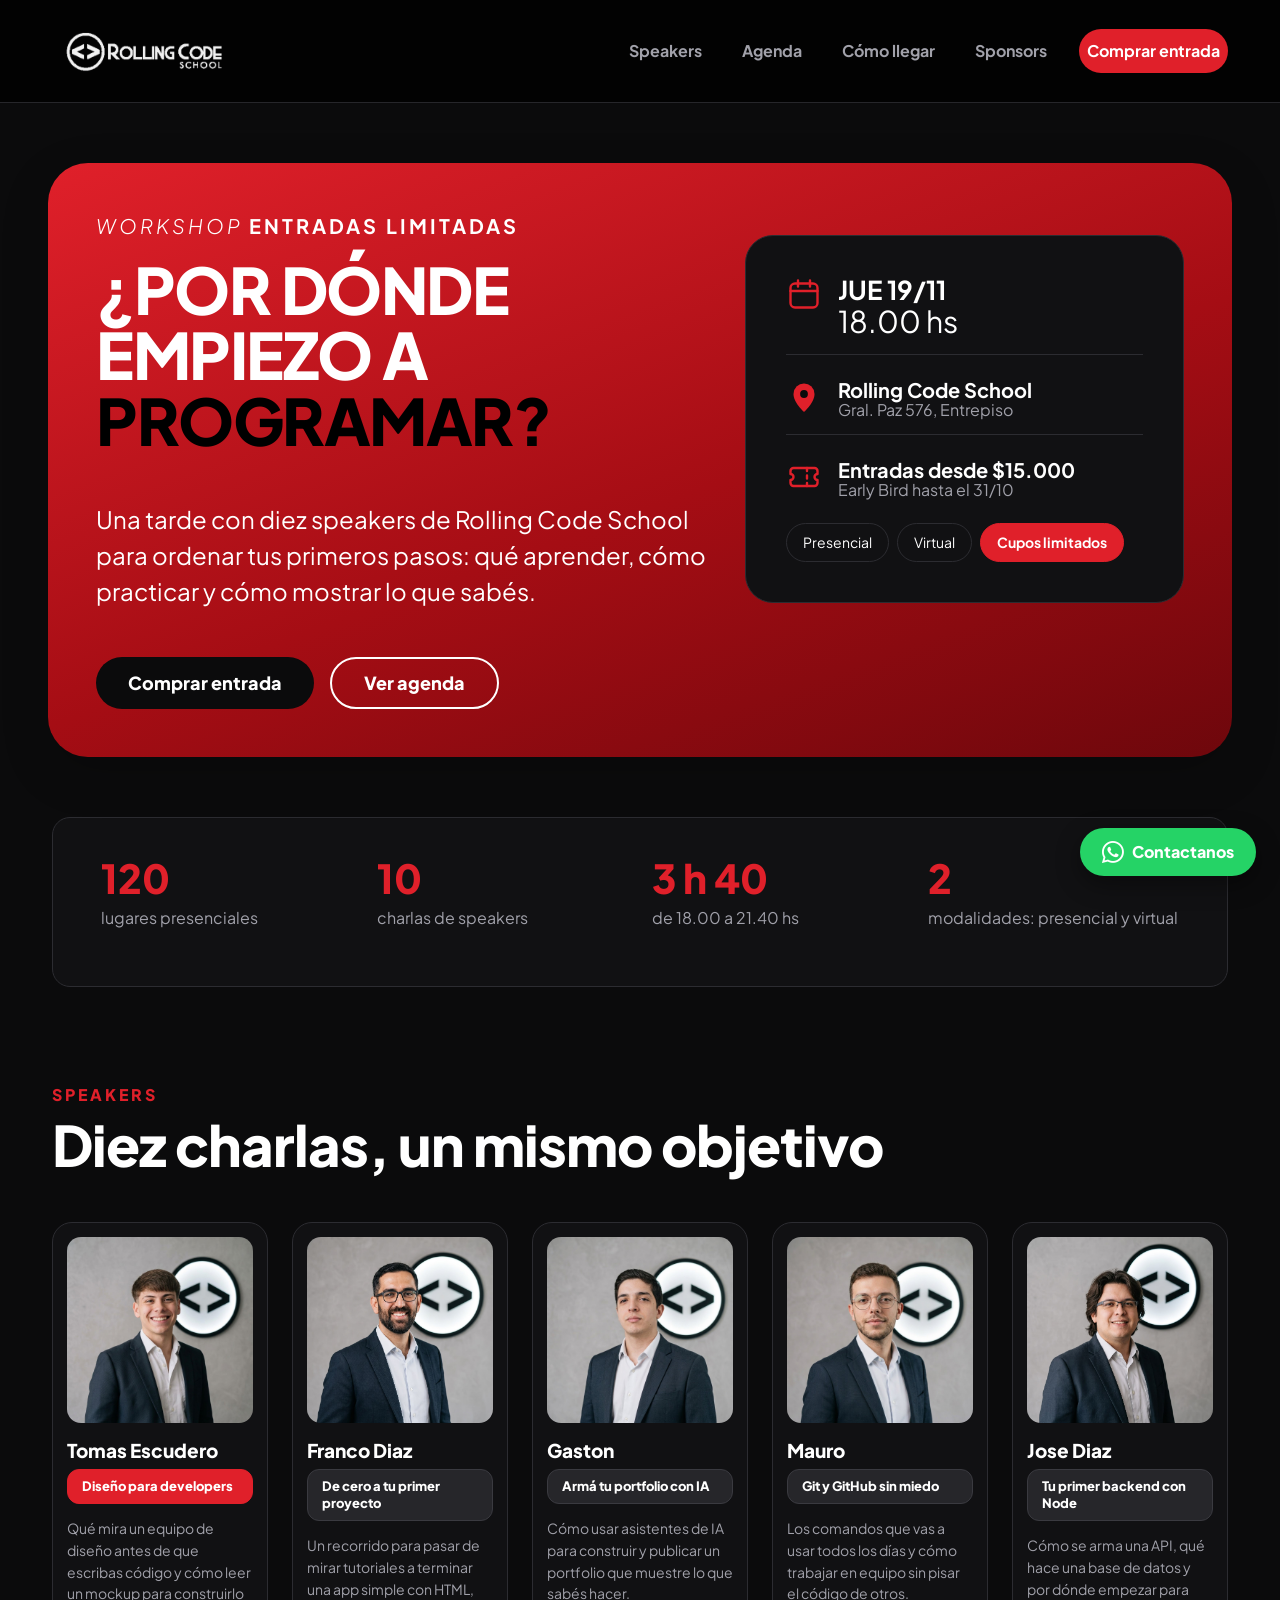
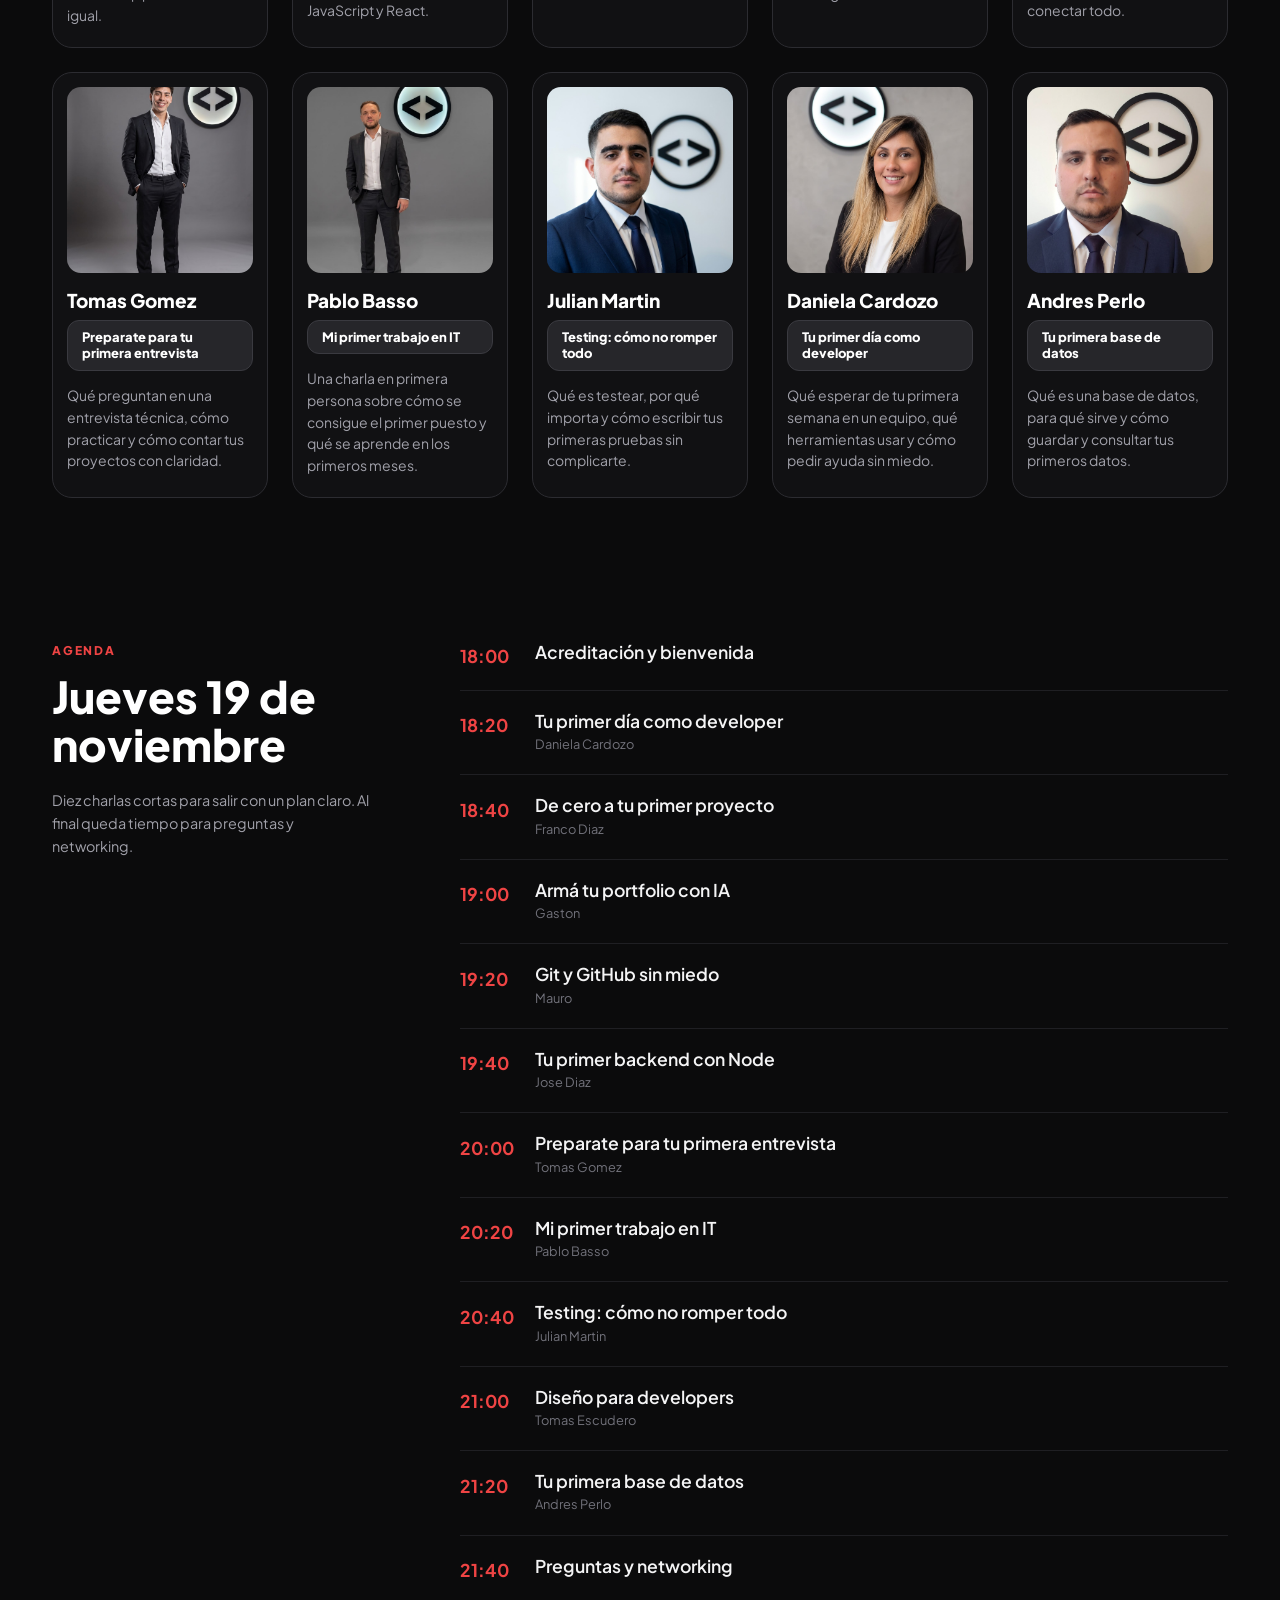
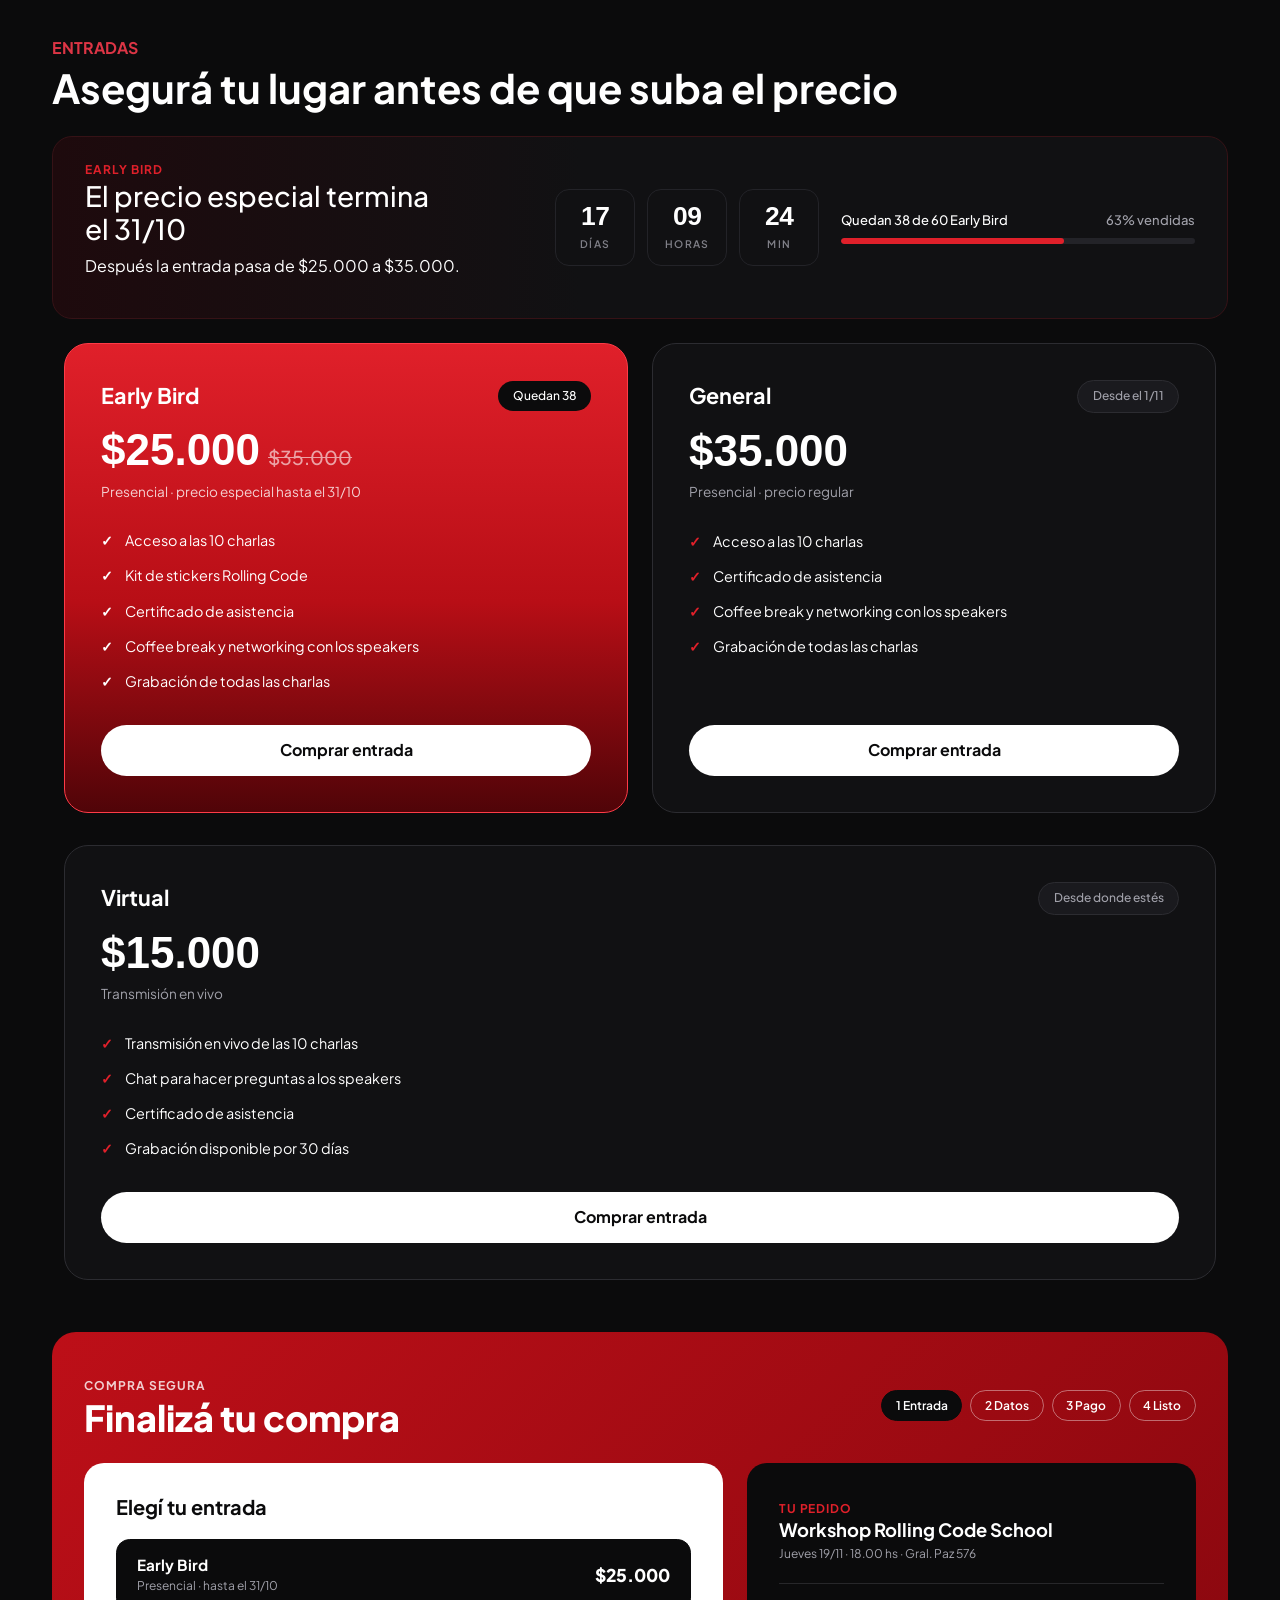
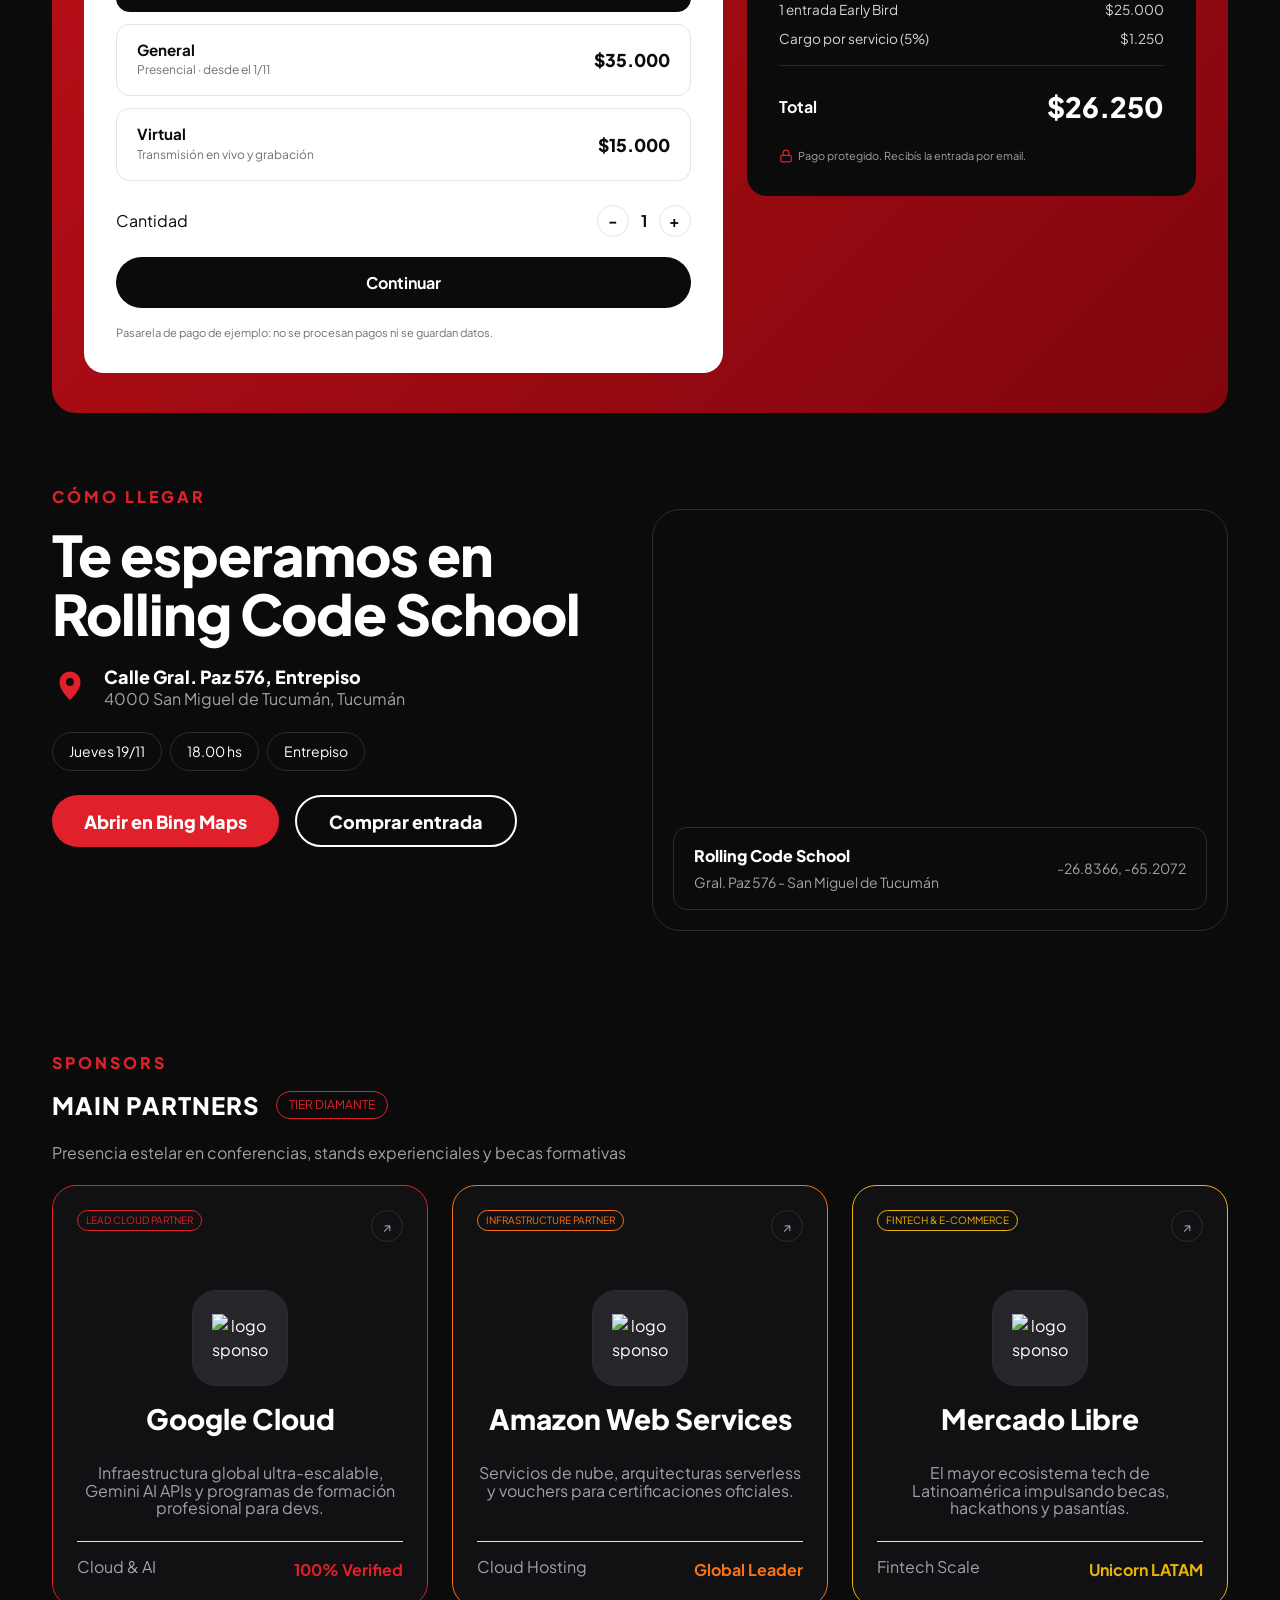
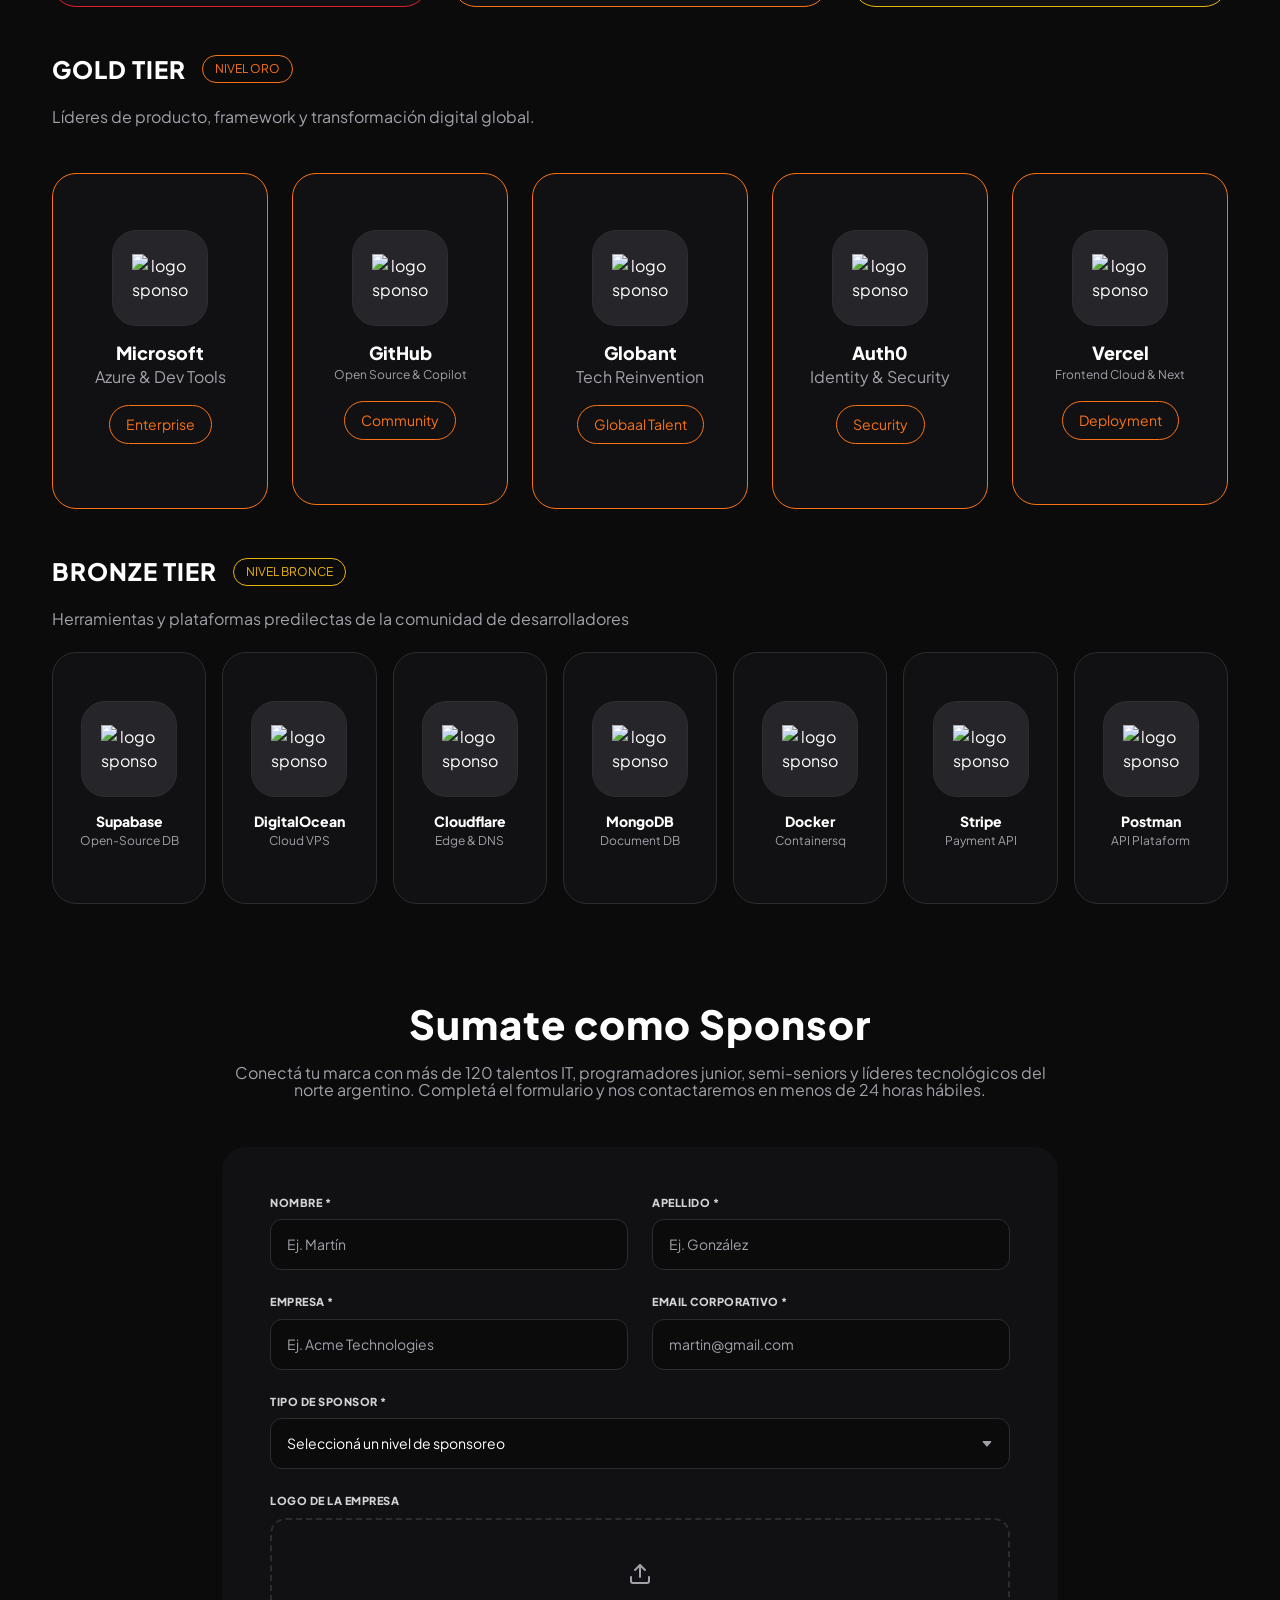
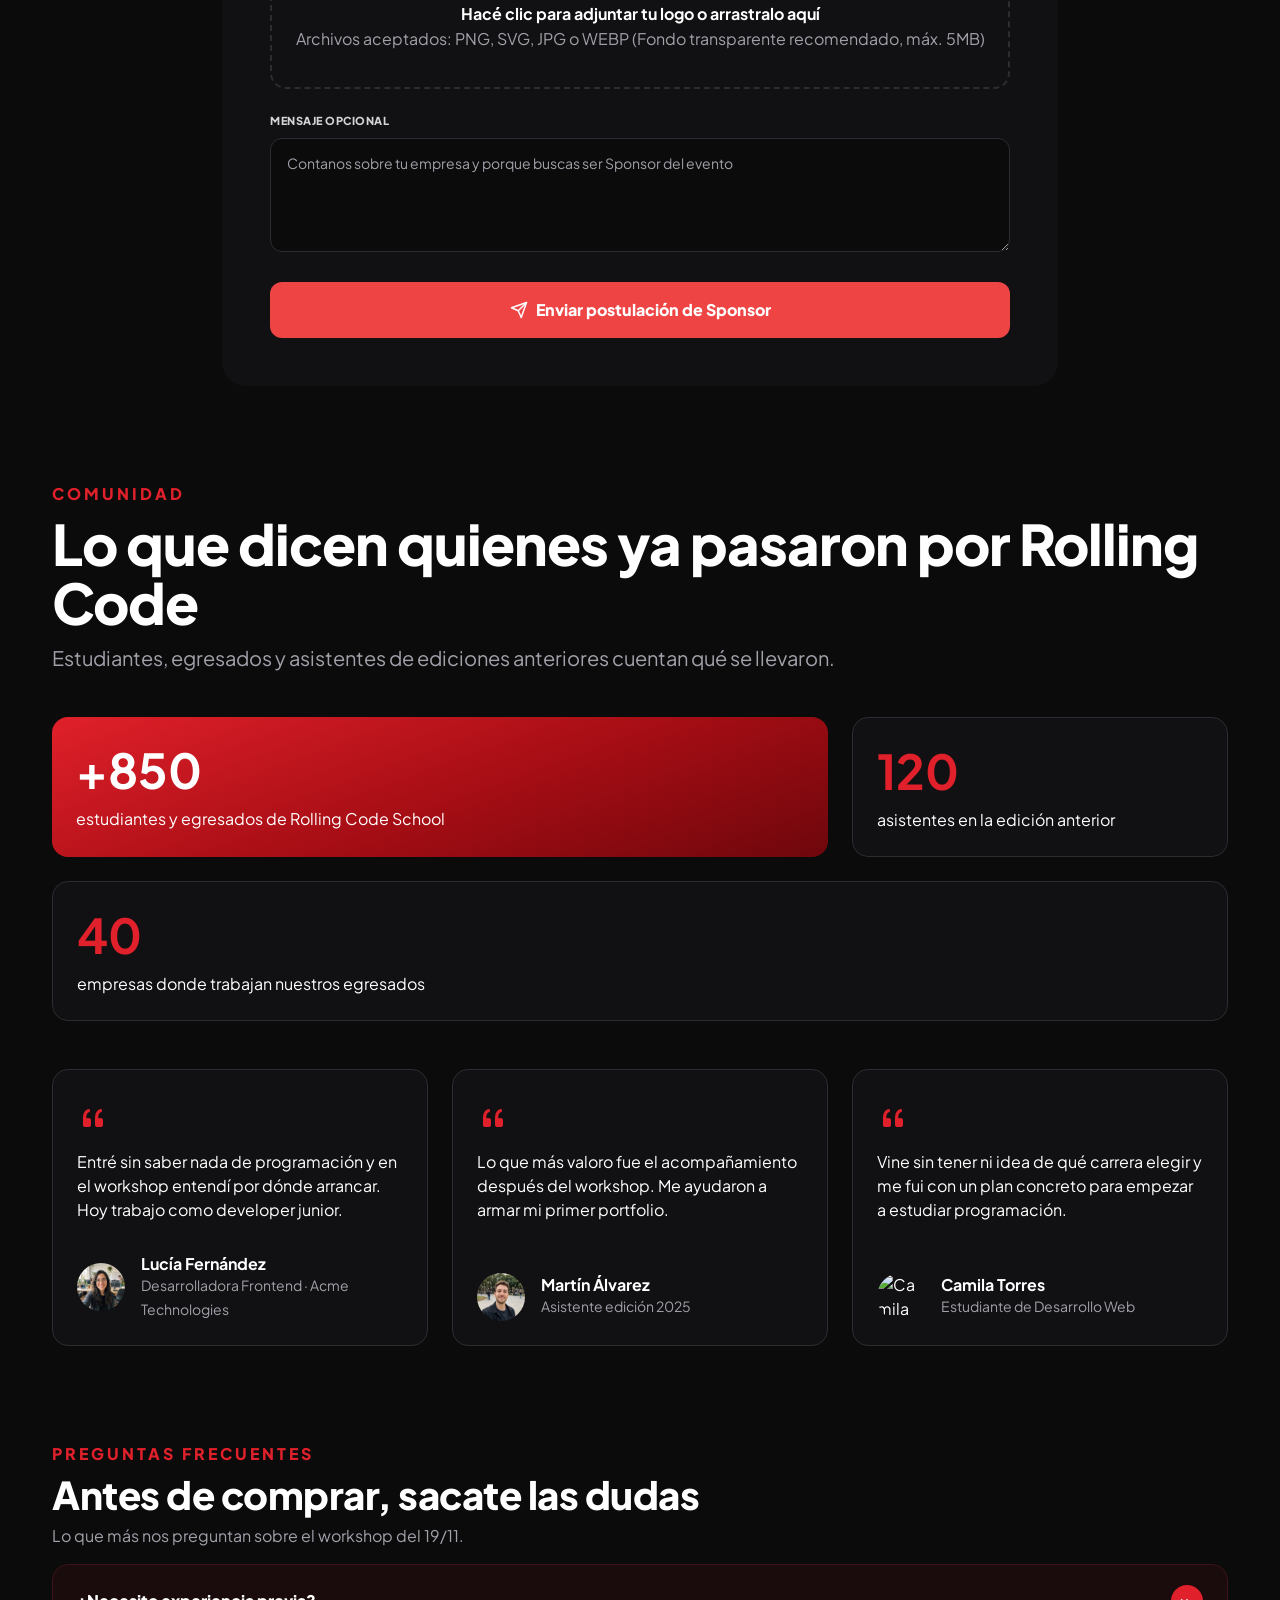
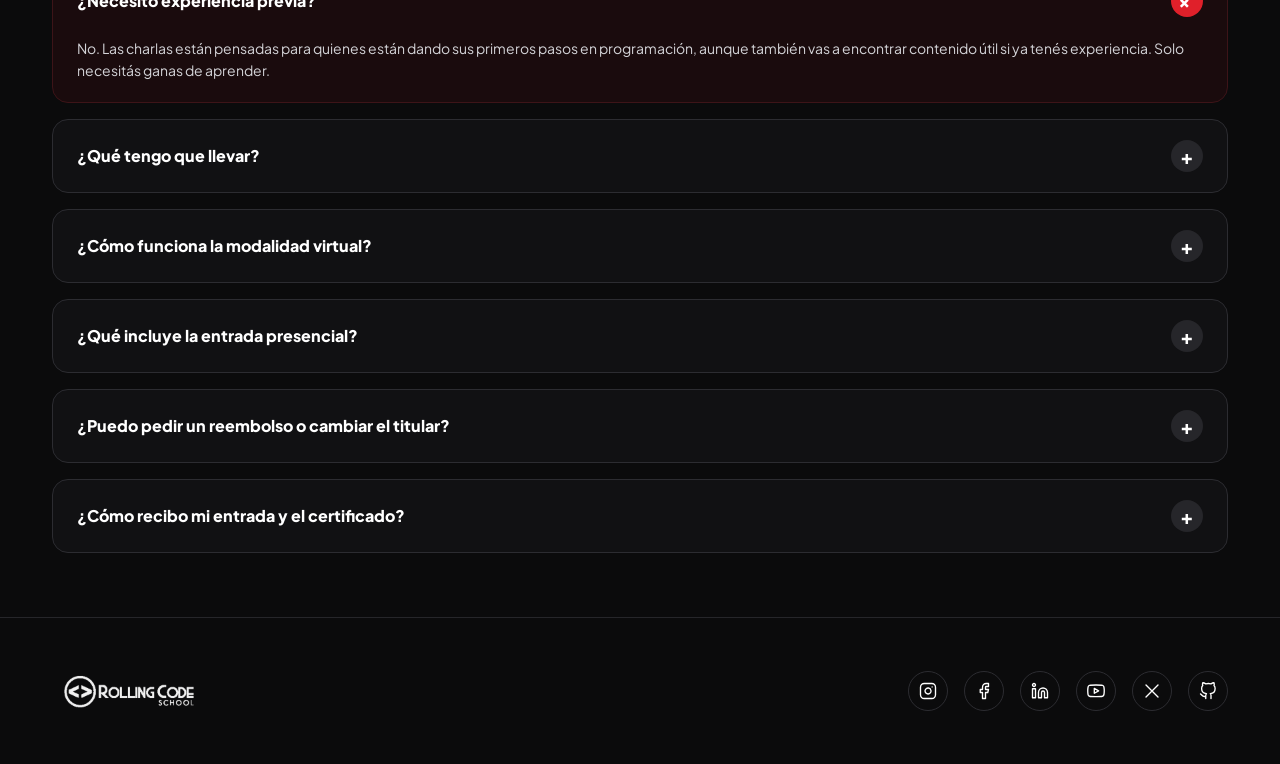
==== commit 3b90a88b: "fix: se corrigen los iconos por imagenes" ====
--- a/index.html
+++ b/index.html
@@ -3,8 +3,7 @@
   <head>
     <meta charset="utf-8" />
     <meta name="viewport" content="width=device-width, initial-scale=1" />
-    <title>WorkShop-RollingCode</title>
-    <link rel="icon" type="image/png" href="assets/logo/logo (1).png" />
+    <title>Bootstrap demo</title>
     <link
       rel="stylesheet"
       href="https://cdn.jsdelivr.net/npm/bootstrap-icons@1.13.2/font/bootstrap-icons.min.css"
@@ -61,17 +60,11 @@
               <li class="nav-item">
                 <a class="nav-link" href="#agenda">Agenda</a>
               </li>
-
-              <li class="nav-item">
-                <a class="nav-link" href="#sponsors">Sponsors</a>
-              </li>
               <li class="nav-item">
                 <a class="nav-link" href="#como-llegar">Cómo llegar</a>
               </li>
               <li class="nav-item">
-                <a class="nav-link" href="#preguntas-frecuentes"
-                  >Preguntas Frecuentes</a
-                >
+                <a class="nav-link" href="#sponsors">Sponsors</a>
               </li>
               <li class="nav-item">
                 <a class="nav-link btn-comprar" href="#entradas"
@@ -210,6 +203,7 @@
           <span class="etiqueta">Speakers</span>
           <h2 class="titulo-seccion">Diez charlas, un mismo objetivo</h2>
 
+          <!-- ESCRITORIO (lg en adelante): grilla de 2 filas x 5 -->
           <div class="d-none d-lg-block">
             <div class="row row-cols-5 g-4">
               <!-- 1 -->
@@ -1135,665 +1129,6 @@
         </div>
       </section>
       <!-- fin compra segura -->
-
-      <!-- nuevo sponsor -->
-      <section class="sponsor-form-section">
-        <div class="container sponsor-form-container mx-auto">
-          <div class="text-center mb-5">
-            <h2 class="sponsor-tier-title fs-1 mb-3">Sumate como Sponsor</h2>
-            <p class="agenda-text form-subtitle mx-auto">
-              Conectá tu marca con más de 120 talentos IT, programadores junior,
-              semi-seniors y líderes tecnológicos del norte argentino. Completá
-              el formulario y nos contactaremos en menos de 24 horas hábiles.
-            </p>
-          </div>
-          <div class="sponsor-form-card mb-5">
-            <form action="pages/error404.html">
-              <div class="row g-4">
-                <div class="col-12 col-md-6">
-                  <label for="nombreSponsor" class="form-label-custom"
-                    >Nombre <span class="text-rc-red">*</span></label
-                  >
-                  <input
-                    type="text"
-                    id="nombreSponsor"
-                    class="form-input-custom"
-                    placeholder="Ej. Martín"
-                    minlength="2"
-                    maxlength="50"
-                    required
-                  />
-                </div>
-
-                <div class="col-12 col-md-6">
-                  <label for="apellidoSponsor" class="form-label-custom"
-                    >Apellido <span class="text-rc-red">*</span></label
-                  >
-                  <input
-                    type="text"
-                    id="apellidoSponsor"
-                    class="form-input-custom"
-                    placeholder="Ej. González"
-                    required
-                    minlength="2"
-                    maxlength="50"
-                  />
-                </div>
-
-                <div class="col-12 col-md-6">
-                  <label for="empresaSponsor" class="form-label-custom"
-                    >Empresa <span class="text-rc-red">*</span></label
-                  >
-                  <input
-                    type="text"
-                    id="empresaSponsor"
-                    class="form-input-custom"
-                    placeholder="Ej. Acme Technologies"
-                    required
-                    minlength="2"
-                    maxlength="100"
-                  />
-                </div>
-
-                <div class="col-12 col-md-6">
-                  <label for="emailSponsor" class="form-label-custom"
-                    >Email corporativo <span class="text-rc-red">*</span></label
-                  >
-                  <input
-                    type="email"
-                    id="emailSponsor"
-                    class="form-input-custom"
-                    placeholder="martin@gmail.com"
-                    required
-                    maxlength="100"
-                  />
-                </div>
-
-                <div class="col-12">
-                  <label for="tipoSponsor" class="form-label-custom"
-                    >Tipo de sponsor <span class="text-rc-red">*</span></label
-                  >
-                  <select
-                    id="tipoSponsor"
-                    class="form-input-custom form-select-custom"
-                    required
-                  >
-                    <option value="" disabled selected>
-                      Seleccioná un nivel de sponsoreo
-                    </option>
-                    <option value="diamante">MAIN PARTNER</option>
-                    <option value="oro">GOLD TIER</option>
-                    <option value="bronce">BRONZE TIER</option>
-                  </select>
-                </div>
-
-                <div class="col-12">
-                  <label class="form-label-custom">Logo de la empresa</label>
-
-                  <label
-                    for="logoSponsor"
-                    class="file-drop-area w-100 d-block m-0"
-                  >
-                    <div class="mb-3">
-                      <svg
-                        width="24"
-                        height="24"
-                        viewBox="0 0 24 24"
-                        fill="none"
-                        stroke="var(--rc-text-mute)"
-                        stroke-width="2"
-                        stroke-linecap="round"
-                        stroke-linejoin="round"
-                      >
-                        <path
-                          d="M21 15v4a2 2 0 0 1-2 2H5a2 2 0 0 1-2-2v-4"
-                        ></path>
-                        <polyline points="17 8 12 3 7 8"></polyline>
-                        <line x1="12" y1="3" x2="12" y2="15"></line>
-                      </svg>
-                    </div>
-                    <p class="mb-1 text-sm fw-bold">
-                      Hacé clic para adjuntar tu logo o arrastralo aquí
-                    </p>
-                    <p class="agenda-text text-xs m-0">
-                      Archivos aceptados: PNG, SVG, JPG o WEBP (Fondo
-                      transparente recomendado, máx. 5MB)
-                    </p>
-                  </label>
-                </div>
-
-                <div class="col-12">
-                  <label for="mensajeSponsor" class="form-label-custom"
-                    >Mensaje opcional</label
-                  >
-                  <textarea
-                    id="mensajeSponsor"
-                    class="form-input-custom"
-                    rows="4"
-                    maxlength="500"
-                    placeholder="Contanos sobre tu empresa y porque buscas ser Sponsor del evento"
-                  ></textarea>
-                </div>
-
-                <div class="col-12 mt-4">
-                  <button type="submit" class="btn-submit-sponsor w-100">
-                    <svg
-                      width="18"
-                      height="18"
-                      viewBox="0 0 24 24"
-                      fill="none"
-                      stroke="currentColor"
-                      stroke-width="2"
-                      stroke-linecap="round"
-                      stroke-linejoin="round"
-                      class="me-2"
-                    >
-                      <line x1="22" y1="2" x2="11" y2="13"></line>
-                      <polygon points="22 2 15 22 11 13 2 9 22 2"></polygon>
-                    </svg>
-                    Enviar postulación de Sponsor
-                  </button>
-                </div>
-              </div>
-            </form>
-          </div>
-        </div>
-      </section>
-      <!-- fin nuevo sponsor -->
-      <!-- seccion de sponsors -->
-      <section id="sponsors" class="sponsors-section py-5">
-        <div class="container">
-          <p class="section-label mb-3">SPONSORS</p>
-          <div class="mb-5">
-            <div
-              class="d-flex flex-column flex-md-row align-items-start align-items-md-center gap-3 mb-4"
-            >
-              <h2 class="sponsor-tier-title text-rc-red">MAIN PARTNERS</h2>
-              <span class="badge-outline badge-sm tier-diamond-1 text-uppercase"
-                >Tier Diamante</span
-              >
-            </div>
-            <p class="agenda-text mb-4">
-              Presencia estelar en conferencias, stands experienciales y becas
-              formativas
-            </p>
-
-            <div class="row row-cols-1 row-cols-md-2 row-cols-lg-3 g-4">
-              <div class="col">
-                <div class="sponsor-card card-diamond-1">
-                  <div
-                    class="d-flex justify-content-between align-items-start mb-4"
-                  >
-                    <span
-                      class="badge-outline badge-xs tier-diamond-1 text-uppercase"
-                      >Lead Cloud Partner</span
-                    >
-
-                    <a
-                      href="#"
-                      class="icon-link-circle"
-                      aria-label="Visitar sitio"
-                    >
-                      ↗
-                    </a>
-                  </div>
-                  <div class="text-center my-4">
-                    <div class="logo-box mx-auto mb-3">
-                      <img
-                        src="https://www.gstatic.com/cgc/renaissance/image/MultiPath_Bottom_2X_Centered_static.png"
-                        alt="logo sponsor"
-                        class="sponsor-logo"
-                      />
-                    </div>
-
-                    <h3 class="sponsor-name">Google Cloud</h3>
-                  </div>
-                  <p class="agenda-text text-center flex-grow-1">
-                    Infraestructura global ultra-escalable, Gemini AI APIs y
-                    programas de formación profesional para devs.
-                  </p>
-                  <div
-                    class="d-flex justify-content-between mt-4 pt-3 border-top border-rc"
-                  >
-                    <span class="agenda-text text-sm">Cloud & AI</span>
-                    <span class="tier-diamond-1 fw-bold text-rc-red text-sm"
-                      >100% Verified</span
-                    >
-                  </div>
-                </div>
-              </div>
-              <div class="col">
-                <div class="sponsor-card card-diamond-2">
-                  <div
-                    class="d-flex justify-content-between align-items-start mb-4"
-                  >
-                    <span
-                      class="badge-outline badge-xs tier-diamond-2 text-uppercase"
-                      >Infrastructure Partner</span
-                    >
-                    <a
-                      href="#"
-                      class="icon-link-circle"
-                      aria-label="Visitar sitio"
-                    >
-                      ↗
-                    </a>
-                  </div>
-                  <div class="text-center my-4">
-                    <div class="logo-box mx-auto mb-3">
-                      <img
-                        src="https://polotecnologico.net/wp-content/uploads/2023/08/amazon-web-services-1-300x300.png"
-                        alt="logo sponsor"
-                        class="sponsor-logo"
-                      />
-                    </div>
-                    <h3 class="sponsor-name">Amazon Web Services</h3>
-                  </div>
-                  <p class="agenda-text text-center flex-grow-1">
-                    Servicios de nube, arquitecturas serverless y vouchers para
-                    certificaciones oficiales.
-                  </p>
-                  <div
-                    class="d-flex justify-content-between mt-4 pt-3 border-top border-rc"
-                  >
-                    <span class="agenda-text text-sm">Cloud Hosting</span>
-                    <span class="tier-diamond-2 fw-bold text-rc-red text-sm"
-                      >Global Leader</span
-                    >
-                  </div>
-                </div>
-              </div>
-              <div class="col">
-                <div class="sponsor-card card-diamond-3">
-                  <div
-                    class="d-flex justify-content-between align-items-start mb-4"
-                  >
-                    <span
-                      class="badge-outline badge-xs tier-diamond-3 text-uppercase"
-                      >Fintech & E-Commerce</span
-                    >
-                    <a
-                      href="#"
-                      class="icon-link-circle"
-                      aria-label="Visitar sitio"
-                    >
-                      ↗
-                    </a>
-                  </div>
-                  <div class="text-center my-4">
-                    <div class="logo-box mx-auto mb-3">
-                      <img
-                        src="https://images.seeklogo.com/logo-png/65/2/mercado-libre-logo-png_seeklogo-653365.png"
-                        alt="logo sponsor"
-                        class="sponsor-logo"
-                      />
-                    </div>
-                    <h3 class="sponsor-name">Mercado Libre</h3>
-                  </div>
-                  <p class="agenda-text text-center flex-grow-1">
-                    El mayor ecosistema tech de Latinoamérica impulsando becas,
-                    hackathons y pasantías.
-                  </p>
-                  <div
-                    class="d-flex justify-content-between mt-4 pt-3 border-top border-rc"
-                  >
-                    <span class="agenda-text text-sm">Fintech Scale</span>
-                    <span class="tier-diamond-3 fw-bold text-rc-red text-sm"
-                      >Unicorn LATAM</span
-                    >
-                  </div>
-                </div>
-              </div>
-            </div>
-          </div>
-
-          <div class="mb-5">
-            <div
-              class="d-flex flex-column flex-md-row align-items-start align-items-md-center gap-3 mb-4"
-            >
-              <h2 class="sponsor-tier-title text-rc-red">GOLD TIER</h2>
-              <span class="badge-outline badge-sm tier-diamond-2 text-uppercase"
-                >Nivel oro</span
-              >
-            </div>
-            <p class="agenda-text mb-4">
-              Líderes de producto, framework y transformación digital global.
-            </p>
-          </div>
-          <div class="d-flex flex-wrap justify-content-center gap-4">
-            <div
-              class="sponsor-card card-diamond-2 card-gold align-items-center text-center p-4"
-            >
-              <div
-                class="d-flex justify-content-between align-items-start mb-2"
-              ></div>
-              <div class="text-center my-4">
-                <div class="logo-box mx-auto mb-3">
-                  <img
-                    src="https://thumb.wikimedia.org/wikipedia/commons/thumb/f/fa/Microsoft_Azure.svg/1280px-Microsoft_Azure.svg.png?utm_source=es.wikipedia.org&utm_campaign=index&utm_content=thumbnail"
-                    alt="logo sponsor"
-                    class="sponsor-logo"
-                  />
-                </div>
-
-                <h3 class="sponsor-name mb-0">Microsoft</h3>
-                <p
-                  class="agenda-text text-center flex-grow-1 mt-1 mb-3 text-sm"
-                >
-                  Azure & Dev Tools
-                </p>
-
-                <span
-                  class="badge-outline tier-diamond-2 m-3 text-center align-self-center mt-1 mb-3 text-sm"
-                  >Enterprise</span
-                >
-              </div>
-            </div>
-
-            <div
-              class="sponsor-card card-diamond-2 card-gold align-items-center text-center p-4"
-            >
-              <div
-                class="d-flex justify-content-between align-items-start mb-2"
-              ></div>
-              <div class="text-center my-4">
-                <div class="logo-box mx-auto mb-3">
-                  <img
-                    src="https://cdn-icons-png.flaticon.com/512/25/25231.png"
-                    alt="logo sponsor"
-                    class="sponsor-logo"
-                  />
-                </div>
-
-                <h3 class="sponsor-name mb-0">GitHub</h3>
-                <p
-                  class="agenda-text text-center flex-grow-1 mt-1 mb-3 text-xxs"
-                >
-                  Open Source & Copilot
-                </p>
-
-                <span
-                  class="badge-outline tier-diamond-2 m-3 text-center align-self-center mt-1 mb-3 text-sm"
-                  >Community</span
-                >
-              </div>
-            </div>
-
-            <div
-              class="sponsor-card card-diamond-2 card-gold align-items-center text-center p-4"
-            >
-              <div
-                class="d-flex justify-content-between align-items-start mb-2"
-              ></div>
-              <div class="text-center my-4">
-                <div class="logo-box mx-auto mb-3">
-                  <img
-                    src="https://companieslogo.com/img/orig/GLOB-13857c80.png?t=1720244492"
-                    alt="logo sponsor"
-                    class="sponsor-logo"
-                  />
-                </div>
-
-                <h3 class="sponsor-name mb-0">Globant</h3>
-                <p
-                  class="agenda-text text-center flex-grow-1 mt-1 mb-3 text-sm"
-                >
-                  Tech Reinvention
-                </p>
-
-                <span
-                  class="badge-outline tier-diamond-2 m-3 text-center align-self-center mt-1 mb-3 text-sm"
-                  >Globaal Talent</span
-                >
-              </div>
-            </div>
-
-            <div
-              class="sponsor-card card-diamond-2 card-gold align-items-center text-center p-4"
-            >
-              <div
-                class="d-flex justify-content-between align-items-start mb-2"
-              ></div>
-              <div class="text-center my-4">
-                <div class="logo-box mx-auto mb-3">
-                  <img
-                    src="https://images.icon-icons.com/2699/PNG/512/auth_logo_icon_169534.png"
-                    alt="logo sponsor"
-                    class="sponsor-logo"
-                  />
-                </div>
-
-                <h3 class="sponsor-name mb-0">Auth0</h3>
-                <p
-                  class="agenda-text text-center flex-grow-1 mt-1 mb-3 text-sm"
-                >
-                  Identity & Security
-                </p>
-
-                <span
-                  class="badge-outline tier-diamond-2 m-3 text-center align-self-center mt-1 mb-3 text-sm"
-                  >Security</span
-                >
-              </div>
-            </div>
-
-            <div
-              class="sponsor-card card-diamond-2 card-gold align-items-center text-center p-4"
-            >
-              <div
-                class="d-flex justify-content-between align-items-start mb-2"
-              ></div>
-              <div class="text-center my-4">
-                <div class="logo-box mx-auto mb-3">
-                  <img
-                    src="https://images.icon-icons.com/3915/PNG/512/vercel_logo_icon_249276.png"
-                    alt="logo sponsor"
-                    class="sponsor-logo"
-                  />
-                </div>
-
-                <h3 class="sponsor-name mb-0">Vercel</h3>
-                <p
-                  class="agenda-text text-center flex-grow-1 mt-1 mb-3 text-xxs"
-                >
-                  Frontend Cloud & Next
-                </p>
-
-                <span
-                  class="badge-outline tier-diamond-2 m-3 text-center align-self-center mt-1 mb-3 text-sm"
-                  >Deployment</span
-                >
-              </div>
-            </div>
-          </div>
-
-          <div class="mb-5 pt-5">
-            <div
-              class="d-flex flex-column flex-md-row align-items-start align-items-md-center gap-3 mb-4"
-            >
-              <h2 class="sponsor-tier-title text-rc-red">BRONZE TIER</h2>
-              <span class="badge-outline badge-sm tier-diamond-3 text-uppercase"
-                >nivel bronce</span
-              >
-            </div>
-            <p class="agenda-text mb-4">
-              Herramientas y plataformas predilectas de la comunidad de
-              desarrolladores
-            </p>
-
-            <div class="d-flex flex-wrap justify-content-center gap-3">
-              <div
-                class="sponsor-card card-bronze align-items-center text-center p-3"
-              >
-                <div
-                  class="d-flex justify-content-between align-items-start mb-2"
-                ></div>
-                <div class="text-center my-4">
-                  <div class="logo-box mx-auto mb-3">
-                    <img
-                      src="https://cdn.jsdelivr.net/gh/homarr-labs/dashboard-icons/webp/supabase.webp"
-                      alt="logo sponsor"
-                      class="sponsor-logo"
-                    />
-                  </div>
-
-                  <h3 class="sponsor-name mb-0">Supabase</h3>
-                  <p
-                    class="agenda-text text-center flex-grow-1 mt-1 mb-3 text-xxs"
-                  >
-                    Open-Source DB
-                  </p>
-                </div>
-              </div>
-
-              <div
-                class="sponsor-card card-bronze align-items-center text-center p-3"
-              >
-                <div
-                  class="d-flex justify-content-between align-items-start mb-2"
-                ></div>
-                <div class="text-center my-4">
-                  <div class="logo-box mx-auto mb-3">
-                    <img
-                      src="https://companieslogo.com/img/orig/DOCN-6eec72eb.png?t=1720244491"
-                      alt="logo sponsor"
-                      class="sponsor-logo"
-                    />
-                  </div>
-
-                  <h3 class="sponsor-name mb-0">DigitalOcean</h3>
-                  <p
-                    class="agenda-text text-center flex-grow-1 mt-1 mb-3 text-xxs"
-                  >
-                    Cloud VPS
-                  </p>
-                </div>
-              </div>
-
-              <div
-                class="sponsor-card card-bronze align-items-center text-center p-3"
-              >
-                <div
-                  class="d-flex justify-content-between align-items-start mb-2"
-                ></div>
-                <div class="text-center my-4">
-                  <div class="logo-box mx-auto mb-3">
-                    <img
-                      src="https://upload.wikimedia.org/wikipedia/commons/9/94/Cloudflare_Logo.png?utm_source=commons.wikimedia.org&utm_campaign=index&utm_content=original"
-                      alt="logo sponsor"
-                      class="sponsor-logo"
-                    />
-                  </div>
-
-                  <h3 class="sponsor-name mb-0">Cloudflare</h3>
-                  <p
-                    class="agenda-text text-center flex-grow-1 mt-1 mb-3 text-xxs"
-                  >
-                    Edge & DNS
-                  </p>
-                </div>
-              </div>
-
-              <div
-                class="sponsor-card card-bronze align-items-center text-center p-3"
-              >
-                <div
-                  class="d-flex justify-content-between align-items-start mb-2"
-                ></div>
-                <div class="text-center my-4">
-                  <div class="logo-box mx-auto mb-3">
-                    <img
-                      src="https://www.manualweb.net/img/logos/mongodb.png"
-                      alt="logo sponsor"
-                      class="sponsor-logo"
-                    />
-                  </div>
-
-                  <h3 class="sponsor-name mb-0">MongoDB</h3>
-                  <p
-                    class="agenda-text text-center flex-grow-1 mt-1 mb-3 text-xxs"
-                  >
-                    Document DB
-                  </p>
-                </div>
-              </div>
-
-              <div
-                class="sponsor-card card-bronze align-items-center text-center p-3"
-              >
-                <div
-                  class="d-flex justify-content-between align-items-start mb-2"
-                ></div>
-                <div class="text-center my-4">
-                  <div class="logo-box mx-auto mb-3">
-                    <img
-                      src="https://avatars.githubusercontent.com/u/7739233?v=4"
-                      alt="logo sponsor"
-                      class="sponsor-logo"
-                    />
-                  </div>
-
-                  <h3 class="sponsor-name mb-0">Docker</h3>
-                  <p
-                    class="agenda-text text-center flex-grow-1 mt-1 mb-3 text-xxs"
-                  >
-                    Containersq
-                  </p>
-                </div>
-              </div>
-
-              <div
-                class="sponsor-card card-bronze align-items-center text-center p-3"
-              >
-                <div
-                  class="d-flex justify-content-between align-items-start mb-2"
-                ></div>
-                <div class="text-center my-4">
-                  <div class="logo-box mx-auto mb-3">
-                    <img
-                      src="https://images.icon-icons.com/2699/PNG/512/stripe_logo_icon_167962.png"
-                      alt="logo sponsor"
-                      class="sponsor-logo"
-                    />
-                  </div>
-
-                  <h3 class="sponsor-name mb-0">Stripe</h3>
-                  <p
-                    class="agenda-text text-center flex-grow-1 mt-1 mb-3 text-xxs"
-                  >
-                    Payment API
-                  </p>
-                </div>
-              </div>
-
-              <div
-                class="sponsor-card card-bronze align-items-center text-center p-3"
-              >
-                <div
-                  class="d-flex justify-content-between align-items-start mb-2"
-                ></div>
-                <div class="text-center my-4">
-                  <div class="logo-box mx-auto mb-3">
-                    <img
-                      src="https://images.icon-icons.com/3053/PNG/512/postman_macos_bigsur_icon_189815.png"
-                      alt="logo sponsor"
-                      class="sponsor-logo"
-                    />
-                  </div>
-
-                  <h5 class="sponsor-name mb-0">Postman</h5>
-                  <p
-                    class="agenda-text text-center flex-grow-1 mt-1 mb-3 text-xxs"
-                  >
-                    API Plataform
-                  </p>
-                </div>
-              </div>
-            </div>
-          </div>
-        </div>
-      </section>
-      <!-- fin sponsor -->
       <section id="como-llegar" class="container py-5">
         <div class="row">
           <div class="col-md-6 col-sm-12">
@@ -1861,6 +1196,901 @@
                 <p class="mapa-card-coords mb-0">-26.8366, -65.2072</p>
               </div>
             </figure>
+          </div>
+        </div>
+      </section>
+      <!-- seccion de sponsors -->
+      <section id="sponsors" class="sponsors-section py-5">
+        <div class="container">
+          <p class="section-label mb-3">SPONSORS</p>
+          <div class="mb-5">
+            <div
+              class="d-flex flex-column flex-md-row align-items-start align-items-md-center gap-3 mb-4"
+            >
+              <h2 class="sponsor-tier-title text-rc-red">MAIN PARTNERS</h2>
+              <span class="badge-outline badge-sm tier-diamond-1 text-uppercase"
+                >Tier Diamante</span
+              >
+            </div>
+            <p class="agenda-text mb-4">
+              Presencia estelar en conferencias, stands experienciales y becas
+              formativas
+            </p>
+
+            <div class="row row-cols-1 row-cols-md-2 row-cols-lg-3 g-4">
+              <div class="col">
+                <div class="sponsor-card card-diamond-1">
+                  <div
+                    class="d-flex justify-content-between align-items-start mb-4"
+                  >
+                    <span
+                      class="badge-outline badge-xs tier-diamond-1 text-uppercase"
+                      >Lead Cloud Partner</span
+                    >
+
+                    <a
+                      href="#"
+                      class="icon-link-circle"
+                      aria-label="Visitar sitio"
+                    >
+                      ↗
+                    </a>
+                  </div>
+                  <div class="text-center my-4">
+                    <div class="logo-box mx-auto mb-3">
+                      <img
+                        src="https://www.gstatic.com/cgc/renaissance/image/MultiPath_Bottom_2X_Centered_static.png"
+                        alt="logo sponsor"
+                        class="sponsor-logo"
+                      />
+                    </div>
+
+                    <h3 class="sponsor-name">Google Cloud</h3>
+                  </div>
+                  <p class="agenda-text text-center flex-grow-1">
+                    Infraestructura global ultra-escalable, Gemini AI APIs y
+                    programas de formación profesional para devs.
+                  </p>
+                  <div
+                    class="d-flex justify-content-between mt-4 pt-3 border-top border-rc"
+                  >
+                    <span class="agenda-text text-sm">Cloud & AI</span>
+                    <span class="tier-diamond-1 fw-bold text-rc-red text-sm"
+                      >100% Verified</span
+                    >
+                  </div>
+                </div>
+              </div>
+              <div class="col">
+                <div class="sponsor-card card-diamond-2">
+                  <div
+                    class="d-flex justify-content-between align-items-start mb-4"
+                  >
+                    <span
+                      class="badge-outline badge-xs tier-diamond-2 text-uppercase"
+                      >Infrastructure Partner</span
+                    >
+                    <a
+                      href="#"
+                      class="icon-link-circle"
+                      aria-label="Visitar sitio"
+                    >
+                      ↗
+                    </a>
+                  </div>
+                  <div class="text-center my-4">
+                    <div class="logo-box mx-auto mb-3">
+                      <img
+                        src="https://polotecnologico.net/wp-content/uploads/2023/08/amazon-web-services-1-300x300.png"
+                        alt="logo sponsor"
+                        class="sponsor-logo"
+                      />
+                    </div>
+                    <h3 class="sponsor-name">Amazon Web Services</h3>
+                  </div>
+                  <p class="agenda-text text-center flex-grow-1">
+                    Servicios de nube, arquitecturas serverless y vouchers para
+                    certificaciones oficiales.
+                  </p>
+                  <div
+                    class="d-flex justify-content-between mt-4 pt-3 border-top border-rc"
+                  >
+                    <span class="agenda-text text-sm">Cloud Hosting</span>
+                    <span class="tier-diamond-2 fw-bold text-rc-red text-sm"
+                      >Global Leader</span
+                    >
+                  </div>
+                </div>
+              </div>
+              <div class="col">
+                <div class="sponsor-card card-diamond-3">
+                  <div
+                    class="d-flex justify-content-between align-items-start mb-4"
+                  >
+                    <span
+                      class="badge-outline badge-xs tier-diamond-3 text-uppercase"
+                      >Fintech & E-Commerce</span
+                    >
+                    <a
+                      href="#"
+                      class="icon-link-circle"
+                      aria-label="Visitar sitio"
+                    >
+                      ↗
+                    </a>
+                  </div>
+                  <div class="text-center my-4">
+                    <div class="logo-box mx-auto mb-3">
+                      <img
+                        src="https://images.seeklogo.com/logo-png/65/2/mercado-libre-logo-png_seeklogo-653365.png"
+                        alt="logo sponsor"
+                        class="sponsor-logo"
+                      />
+                    </div>
+                    <h3 class="sponsor-name">Mercado Libre</h3>
+                  </div>
+                  <p class="agenda-text text-center flex-grow-1">
+                    El mayor ecosistema tech de Latinoamérica impulsando becas,
+                    hackathons y pasantías.
+                  </p>
+                  <div
+                    class="d-flex justify-content-between mt-4 pt-3 border-top border-rc"
+                  >
+                    <span class="agenda-text text-sm">Fintech Scale</span>
+                    <span class="tier-diamond-3 fw-bold text-rc-red text-sm"
+                      >Unicorn LATAM</span
+                    >
+                  </div>
+                </div>
+              </div>
+            </div>
+          </div>
+
+          <div class="mb-5">
+            <div
+              class="d-flex flex-column flex-md-row align-items-start align-items-md-center gap-3 mb-4"
+            >
+              <h2 class="sponsor-tier-title text-rc-red">GOLD TIER</h2>
+              <span class="badge-outline badge-sm tier-diamond-2 text-uppercase"
+                >Nivel oro</span
+              >
+            </div>
+            <p class="agenda-text mb-4">
+              Líderes de producto, framework y transformación digital global.
+            </p>
+          </div>
+          <div class="d-flex flex-wrap justify-content-center gap-4">
+            <div
+              class="sponsor-card card-diamond-2 card-gold align-items-center text-center p-4"
+            >
+              <div
+                class="d-flex justify-content-between align-items-start mb-2"
+              ></div>
+              <div class="text-center my-4">
+                <div class="logo-box mx-auto mb-3">
+                  <img
+                    src="https://thumb.wikimedia.org/wikipedia/commons/thumb/f/fa/Microsoft_Azure.svg/1280px-Microsoft_Azure.svg.png?utm_source=es.wikipedia.org&utm_campaign=index&utm_content=thumbnail"
+                    alt="logo sponsor"
+                    class="sponsor-logo"
+                  />
+                </div>
+
+                <h3 class="sponsor-name mb-0">Microsoft</h3>
+                <p
+                  class="agenda-text text-center flex-grow-1 mt-1 mb-3 text-sm"
+                >
+                  Azure & Dev Tools
+                </p>
+
+                <span
+                  class="badge-outline tier-diamond-2 m-3 text-center align-self-center mt-1 mb-3 text-sm"
+                  >Enterprise</span
+                >
+              </div>
+            </div>
+
+            <div
+              class="sponsor-card card-diamond-2 card-gold align-items-center text-center p-4"
+            >
+              <div
+                class="d-flex justify-content-between align-items-start mb-2"
+              ></div>
+              <div class="text-center my-4">
+                <div class="logo-box mx-auto mb-3">
+                  <img
+                    src="https://cdn-icons-png.flaticon.com/512/25/25231.png"
+                    alt="logo sponsor"
+                    class="sponsor-logo"
+                  />
+                </div>
+
+                <h3 class="sponsor-name mb-0">GitHub</h3>
+                <p
+                  class="agenda-text text-center flex-grow-1 mt-1 mb-3 text-xxs"
+                >
+                  Open Source & Copilot
+                </p>
+
+                <span
+                  class="badge-outline tier-diamond-2 m-3 text-center align-self-center mt-1 mb-3 text-sm"
+                  >Community</span
+                >
+              </div>
+            </div>
+
+            <div
+              class="sponsor-card card-diamond-2 card-gold align-items-center text-center p-4"
+            >
+              <div
+                class="d-flex justify-content-between align-items-start mb-2"
+              ></div>
+              <div class="text-center my-4">
+                <div class="logo-box mx-auto mb-3">
+                  <img
+                    src="https://companieslogo.com/img/orig/GLOB-13857c80.png?t=1720244492"
+                    alt="logo sponsor"
+                    class="sponsor-logo"
+                  />
+                </div>
+
+                <h3 class="sponsor-name mb-0">Globant</h3>
+                <p
+                  class="agenda-text text-center flex-grow-1 mt-1 mb-3 text-sm"
+                >
+                  Tech Reinvention
+                </p>
+
+                <span
+                  class="badge-outline tier-diamond-2 m-3 text-center align-self-center mt-1 mb-3 text-sm"
+                  >Globaal Talent</span
+                >
+              </div>
+            </div>
+
+            <div
+              class="sponsor-card card-diamond-2 card-gold align-items-center text-center p-4"
+            >
+              <div
+                class="d-flex justify-content-between align-items-start mb-2"
+              ></div>
+              <div class="text-center my-4">
+                <div class="logo-box mx-auto mb-3">
+                  <img
+                    src="https://images.icon-icons.com/2699/PNG/512/auth_logo_icon_169534.png"
+                    alt="logo sponsor"
+                    class="sponsor-logo"
+                  />
+                </div>
+
+                <h3 class="sponsor-name mb-0">Auth0</h3>
+                <p
+                  class="agenda-text text-center flex-grow-1 mt-1 mb-3 text-sm"
+                >
+                  Identity & Security
+                </p>
+
+                <span
+                  class="badge-outline tier-diamond-2 m-3 text-center align-self-center mt-1 mb-3 text-sm"
+                  >Security</span
+                >
+              </div>
+            </div>
+
+            <div
+              class="sponsor-card card-diamond-2 card-gold align-items-center text-center p-4"
+            >
+              <div
+                class="d-flex justify-content-between align-items-start mb-2"
+              ></div>
+              <div class="text-center my-4">
+                <div class="logo-box mx-auto mb-3">
+                  <img
+                    src="https://images.icon-icons.com/3915/PNG/512/vercel_logo_icon_249276.png"
+                    alt="logo sponsor"
+                    class="sponsor-logo"
+                  />
+                </div>
+
+                <h3 class="sponsor-name mb-0">Vercel</h3>
+                <p
+                  class="agenda-text text-center flex-grow-1 mt-1 mb-3 text-xxs"
+                >
+                  Frontend Cloud & Next
+                </p>
+
+                <span
+                  class="badge-outline tier-diamond-2 m-3 text-center align-self-center mt-1 mb-3 text-sm"
+                  >Deployment</span
+                >
+              </div>
+            </div>
+          </div>
+
+          <div class="mb-5 pt-5">
+            <div
+              class="d-flex flex-column flex-md-row align-items-start align-items-md-center gap-3 mb-4"
+            >
+              <h2 class="sponsor-tier-title text-rc-red">BRONZE TIER</h2>
+              <span class="badge-outline badge-sm tier-diamond-3 text-uppercase"
+                >nivel bronce</span
+              >
+            </div>
+            <p class="agenda-text mb-4">
+              Herramientas y plataformas predilectas de la comunidad de
+              desarrolladores
+            </p>
+
+            <div class="d-flex flex-wrap justify-content-center gap-3">
+              <div
+                class="sponsor-card card-bronze align-items-center text-center p-3"
+              >
+                <div
+                  class="d-flex justify-content-between align-items-start mb-2"
+                ></div>
+                <div class="text-center my-4">
+                  <div class="logo-box mx-auto mb-3">
+                    <img
+                      src="https://cdn.jsdelivr.net/gh/homarr-labs/dashboard-icons/webp/supabase.webp"
+                      alt="logo sponsor"
+                      class="sponsor-logo"
+                    />
+                  </div>
+
+                  <h3 class="sponsor-name mb-0">Supabase</h3>
+                  <p
+                    class="agenda-text text-center flex-grow-1 mt-1 mb-3 text-xxs"
+                  >
+                    Open-Source DB
+                  </p>
+                </div>
+              </div>
+
+              <div
+                class="sponsor-card card-bronze align-items-center text-center p-3"
+              >
+                <div
+                  class="d-flex justify-content-between align-items-start mb-2"
+                ></div>
+                <div class="text-center my-4">
+                  <div class="logo-box mx-auto mb-3">
+                    <img
+                      src="https://companieslogo.com/img/orig/DOCN-6eec72eb.png?t=1720244491"
+                      alt="logo sponsor"
+                      class="sponsor-logo"
+                    />
+                  </div>
+
+                  <h3 class="sponsor-name mb-0">DigitalOcean</h3>
+                  <p
+                    class="agenda-text text-center flex-grow-1 mt-1 mb-3 text-xxs"
+                  >
+                    Cloud VPS
+                  </p>
+                </div>
+              </div>
+
+              <div
+                class="sponsor-card card-bronze align-items-center text-center p-3"
+              >
+                <div
+                  class="d-flex justify-content-between align-items-start mb-2"
+                ></div>
+                <div class="text-center my-4">
+                  <div class="logo-box mx-auto mb-3">
+                    <img
+                      src="https://upload.wikimedia.org/wikipedia/commons/9/94/Cloudflare_Logo.png?utm_source=commons.wikimedia.org&utm_campaign=index&utm_content=original"
+                      alt="logo sponsor"
+                      class="sponsor-logo"
+                    />
+                  </div>
+
+                  <h3 class="sponsor-name mb-0">Cloudflare</h3>
+                  <p
+                    class="agenda-text text-center flex-grow-1 mt-1 mb-3 text-xxs"
+                  >
+                    Edge & DNS
+                  </p>
+                </div>
+              </div>
+
+              <div
+                class="sponsor-card card-bronze align-items-center text-center p-3"
+              >
+                <div
+                  class="d-flex justify-content-between align-items-start mb-2"
+                ></div>
+                <div class="text-center my-4">
+                  <div class="logo-box mx-auto mb-3">
+                    <img
+                      src="https://www.manualweb.net/img/logos/mongodb.png"
+                      alt="logo sponsor"
+                      class="sponsor-logo"
+                    />
+                  </div>
+
+                  <h3 class="sponsor-name mb-0">MongoDB</h3>
+                  <p
+                    class="agenda-text text-center flex-grow-1 mt-1 mb-3 text-xxs"
+                  >
+                    Document DB
+                  </p>
+                </div>
+              </div>
+
+              <div
+                class="sponsor-card card-bronze align-items-center text-center p-3"
+              >
+                <div
+                  class="d-flex justify-content-between align-items-start mb-2"
+                ></div>
+                <div class="text-center my-4">
+                  <div class="logo-box mx-auto mb-3">
+                    <img
+                      src="https://avatars.githubusercontent.com/u/7739233?v=4"
+                      alt="logo sponsor"
+                      class="sponsor-logo"
+                    />
+                  </div>
+
+                  <h3 class="sponsor-name mb-0">Docker</h3>
+                  <p
+                    class="agenda-text text-center flex-grow-1 mt-1 mb-3 text-xxs"
+                  >
+                    Containersq
+                  </p>
+                </div>
+              </div>
+
+              <div
+                class="sponsor-card card-bronze align-items-center text-center p-3"
+              >
+                <div
+                  class="d-flex justify-content-between align-items-start mb-2"
+                ></div>
+                <div class="text-center my-4">
+                  <div class="logo-box mx-auto mb-3">
+                    <img
+                      src="https://images.icon-icons.com/2699/PNG/512/stripe_logo_icon_167962.png"
+                      alt="logo sponsor"
+                      class="sponsor-logo"
+                    />
+                  </div>
+
+                  <h3 class="sponsor-name mb-0">Stripe</h3>
+                  <p
+                    class="agenda-text text-center flex-grow-1 mt-1 mb-3 text-xxs"
+                  >
+                    Payment API
+                  </p>
+                </div>
+              </div>
+
+              <div
+                class="sponsor-card card-bronze align-items-center text-center p-3"
+              >
+                <div
+                  class="d-flex justify-content-between align-items-start mb-2"
+                ></div>
+                <div class="text-center my-4">
+                  <div class="logo-box mx-auto mb-3">
+                    <img
+                      src="https://images.icon-icons.com/3053/PNG/512/postman_macos_bigsur_icon_189815.png"
+                      alt="logo sponsor"
+                      class="sponsor-logo"
+                    />
+                  </div>
+
+                  <h5 class="sponsor-name mb-0">Postman</h5>
+                  <p
+                    class="agenda-text text-center flex-grow-1 mt-1 mb-3 text-xxs"
+                  >
+                    API Plataform
+                  </p>
+                </div>
+              </div>
+            </div>
+          </div>
+        </div>
+      </section>
+      <!-- fin sponsor -->
+      <!-- nuevo sponsor -->
+      <section class="sponsor-form-section">
+        <div class="container sponsor-form-container mx-auto">
+          <div class="text-center mb-5">
+            <h2 class="sponsor-tier-title fs-1 mb-3">Sumate como Sponsor</h2>
+            <p class="agenda-text form-subtitle mx-auto">
+              Conectá tu marca con más de 120 talentos IT, programadores junior,
+              semi-seniors y líderes tecnológicos del norte argentino. Completá
+              el formulario y nos contactaremos en menos de 24 horas hábiles.
+            </p>
+          </div>
+          <div class="sponsor-form-card mb-5">
+            <form action="pages/error404.html">
+              <div class="row g-4">
+                <div class="col-12 col-md-6">
+                  <label for="nombreSponsor" class="form-label-custom"
+                    >Nombre <span class="text-rc-red">*</span></label
+                  >
+                  <input
+                    type="text"
+                    id="nombreSponsor"
+                    class="form-input-custom"
+                    placeholder="Ej. Martín"
+                    minlength="2"
+                    maxlength="50"
+                    required
+                  />
+                </div>
+
+                <div class="col-12 col-md-6">
+                  <label for="apellidoSponsor" class="form-label-custom"
+                    >Apellido <span class="text-rc-red">*</span></label
+                  >
+                  <input
+                    type="text"
+                    id="apellidoSponsor"
+                    class="form-input-custom"
+                    placeholder="Ej. González"
+                    required
+                    minlength="2"
+                    maxlength="50"
+                  />
+                </div>
+
+                <div class="col-12 col-md-6">
+                  <label for="empresaSponsor" class="form-label-custom"
+                    >Empresa <span class="text-rc-red">*</span></label
+                  >
+                  <input
+                    type="text"
+                    id="empresaSponsor"
+                    class="form-input-custom"
+                    placeholder="Ej. Acme Technologies"
+                    required
+                    minlength="2"
+                    maxlength="100"
+                  />
+                </div>
+
+                <div class="col-12 col-md-6">
+                  <label for="emailSponsor" class="form-label-custom"
+                    >Email corporativo <span class="text-rc-red">*</span></label
+                  >
+                  <input
+                    type="email"
+                    id="emailSponsor"
+                    class="form-input-custom"
+                    placeholder="martin@gmail.com"
+                    required
+                    maxlength="100"
+                  />
+                </div>
+
+                <div class="col-12">
+                  <label for="tipoSponsor" class="form-label-custom"
+                    >Tipo de sponsor <span class="text-rc-red">*</span></label
+                  >
+                  <select
+                    id="tipoSponsor"
+                    class="form-input-custom form-select-custom"
+                    required
+                  >
+                    <option value="" disabled selected>
+                      Seleccioná un nivel de sponsoreo
+                    </option>
+                    <option value="diamante">MAIN PARTNER</option>
+                    <option value="oro">GOLD TIER</option>
+                    <option value="bronce">BRONZE TIER</option>
+                  </select>
+                </div>
+
+                <div class="col-12">
+                  <label class="form-label-custom">Logo de la empresa</label>
+
+                  <label
+                    for="logoSponsor"
+                    class="file-drop-area w-100 d-block m-0"
+                  >
+                    <div class="mb-3">
+                      <svg
+                        width="24"
+                        height="24"
+                        viewBox="0 0 24 24"
+                        fill="none"
+                        stroke="var(--rc-text-mute)"
+                        stroke-width="2"
+                        stroke-linecap="round"
+                        stroke-linejoin="round"
+                      >
+                        <path
+                          d="M21 15v4a2 2 0 0 1-2 2H5a2 2 0 0 1-2-2v-4"
+                        ></path>
+                        <polyline points="17 8 12 3 7 8"></polyline>
+                        <line x1="12" y1="3" x2="12" y2="15"></line>
+                      </svg>
+                    </div>
+                    <p class="mb-1 text-sm fw-bold">
+                      Hacé clic para adjuntar tu logo o arrastralo aquí
+                    </p>
+                    <p class="agenda-text text-xs m-0">
+                      Archivos aceptados: PNG, SVG, JPG o WEBP (Fondo
+                      transparente recomendado, máx. 5MB)
+                    </p>
+                  </label>
+                </div>
+
+                <div class="col-12">
+                  <label for="mensajeSponsor" class="form-label-custom"
+                    >Mensaje opcional</label
+                  >
+                  <textarea
+                    id="mensajeSponsor"
+                    class="form-input-custom"
+                    rows="4"
+                    maxlength="500"
+                    placeholder="Contanos sobre tu empresa y porque buscas ser Sponsor del evento"
+                  ></textarea>
+                </div>
+
+                <div class="col-12 mt-4">
+                  <button type="submit" class="btn-submit-sponsor w-100">
+                    <svg
+                      width="18"
+                      height="18"
+                      viewBox="0 0 24 24"
+                      fill="none"
+                      stroke="currentColor"
+                      stroke-width="2"
+                      stroke-linecap="round"
+                      stroke-linejoin="round"
+                      class="me-2"
+                    >
+                      <line x1="22" y1="2" x2="11" y2="13"></line>
+                      <polygon points="22 2 15 22 11 13 2 9 22 2"></polygon>
+                    </svg>
+                    Enviar postulación de Sponsor
+                  </button>
+                </div>
+              </div>
+            </form>
+          </div>
+        </div>
+      </section>
+      <!-- fin nuevo sponsor -->
+      <section id="comunidad" class="py-5">
+        <div class="container">
+          <span class="etiqueta">Comunidad</span>
+          <h2 class="titulo-seccion mb-3">
+            Lo que dicen quienes ya pasaron por Rolling Code
+          </h2>
+          <p class="agenda-text fs-5 mb-5">
+            Estudiantes, egresados y asistentes de ediciones anteriores cuentan
+            qué se llevaron.
+          </p>
+
+          <!-- Estadísticas -->
+          <div class="row g-3 g-lg-4 mb-5">
+            <div class="col-12 col-lg-8">
+              <div class="card h-100 p-4 rounded-4">
+                <div class="card-body p-0">
+                  <p class="display-5 fw-bold mb-2">+850</p>
+                  <p class="card-text mb-0">
+                    estudiantes y egresados de Rolling Code School
+                  </p>
+                </div>
+              </div>
+            </div>
+            <div class="col-6 col-lg-4">
+              <div class="card h-100 p-4 rounded-4">
+                <div class="card-body p-0">
+                  <p class="display-5 fw-bold mb-2">120</p>
+                  <p class="card-text mb-0">
+                    asistentes en la edición anterior
+                  </p>
+                </div>
+              </div>
+            </div>
+            <div class="col-6 col-lg-12">
+              <div class="card h-100 p-4 rounded-4">
+                <div class="card-body p-0">
+                  <p class="display-5 fw-bold mb-2">40</p>
+                  <p class="card-text mb-0">
+                    empresas donde trabajan nuestros egresados
+                  </p>
+                </div>
+              </div>
+            </div>
+          </div>
+
+          <!-- Testimonios: ESCRITORIO (lg en adelante) -->
+          <div class="d-none d-lg-block">
+            <div class="row row-cols-lg-3 g-4">
+              <div class="col">
+                <div class="card h-100 p-4 rounded-4">
+                  <div class="card-body p-0 d-flex flex-column">
+                    <i class="bi bi-quote fs-2 mb-2"></i>
+                    <p class="card-text flex-grow-1">
+                      Entré sin saber nada de programación y en el workshop
+                      entendí por dónde arrancar. Hoy trabajo como developer
+                      junior.
+                    </p>
+                    <div class="d-flex align-items-center gap-3 mt-3">
+                      <img
+                        src="assets/img/luciafoto.jfif"
+                        alt="Lucía Fernández"
+                        class="testimonio-avatar"
+                      />
+                      <div>
+                        <h3 class="h6 fw-bold mb-0">Lucía Fernández</h3>
+                        <small class="agenda-text"
+                          >Desarrolladora Frontend · Acme Technologies</small
+                        >
+                      </div>
+                    </div>
+                  </div>
+                </div>
+              </div>
+              <div class="col">
+                <div class="card h-100 p-4 rounded-4">
+                  <div class="card-body p-0 d-flex flex-column">
+                    <i class="bi bi-quote fs-2 mb-2"></i>
+                    <p class="card-text flex-grow-1">
+                      Lo que más valoro fue el acompañamiento después del
+                      workshop. Me ayudaron a armar mi primer portfolio.
+                    </p>
+                    <div class="d-flex align-items-center gap-3 mt-3">
+                      <img
+                        src="assets/img/Martinfoto.jfif"
+                        alt="Martín Álvarez"
+                        class="testimonio-avatar"
+                      />
+
+                      <div>
+                        <h3 class="h6 fw-bold mb-0">Martín Álvarez</h3>
+                        <small class="agenda-text"
+                          >Asistente edición 2025</small
+                        >
+                      </div>
+                    </div>
+                  </div>
+                </div>
+              </div>
+              <div class="col">
+                <div class="card h-100 p-4 rounded-4">
+                  <div class="card-body p-0 d-flex flex-column">
+                    <i class="bi bi-quote fs-2 mb-2"></i>
+                    <p class="card-text flex-grow-1">
+                      Vine sin tener ni idea de qué carrera elegir y me fui con
+                      un plan concreto para empezar a estudiar programación.
+                    </p>
+                    <div class="d-flex align-items-center gap-3 mt-3">
+                      <img
+                        src="assets/img/camilafoto.jfif"
+                        alt="Camila Torres"
+                        class="testimonio-avatar"
+                      />
+
+                      <div>
+                        <h3 class="h6 fw-bold mb-0">Camila Torres</h3>
+                        <small class="agenda-text"
+                          >Estudiante de Desarrollo Web</small
+                        >
+                      </div>
+                    </div>
+                  </div>
+                </div>
+              </div>
+            </div>
+          </div>
+
+          <!-- Testimonios: CELULAR Y TABLET (menos de lg): carrusel -->
+          <div class="d-lg-none">
+            <div
+              id="carruselTestimonios"
+              class="carousel slide"
+              data-bs-touch="true"
+              data-bs-interval="false"
+            >
+              <div class="carousel-inner">
+                <div class="carousel-item active">
+                  <div class="card p-4 rounded-4">
+                    <div class="card-body p-0 d-flex flex-column">
+                      <i class="bi bi-quote fs-2 mb-2"></i>
+                      <p class="card-text flex-grow-1">
+                        Entré sin saber nada de programación y en el workshop
+                        entendí por dónde arrancar. Hoy trabajo como developer
+                        junior.
+                      </p>
+                      <div class="d-flex align-items-center gap-3 mt-3">
+                        <img
+                        src="assets/img/luciafoto.jfif"
+                        alt="Lucía Fernández"
+                        class="testimonio-avatar"
+                      />
+                        <div>
+                          <h3 class="h6 fw-bold mb-0">Lucía Fernández</h3>
+                          <small class="agenda-text"
+                            >Desarrolladora Frontend · Acme Technologies</small
+                          >
+                        </div>
+                      </div>
+                    </div>
+                  </div>
+                </div>
+                <div class="carousel-item">
+                  <div class="card p-4 rounded-4">
+                    <div class="card-body p-0 d-flex flex-column">
+                      <i class="bi bi-quote fs-2 mb-2"></i>
+                      <p class="card-text flex-grow-1">
+                        Lo que más valoro fue el acompañamiento después del
+                        workshop. Me ayudaron a armar mi primer portfolio.
+                      </p>
+                      <div class="d-flex align-items-center gap-3 mt-3">
+                        <img
+                        src="assets/img/Martinfoto.jfif"
+                        alt="Martín Álvarez"
+                        class="testimonio-avatar"
+                      />
+                        <div>
+                          <h3 class="h6 fw-bold mb-0">Martín Álvarez</h3>
+                          <small class="agenda-text"
+                            >Asistente edición 2025</small
+                          >
+                        </div>
+                      </div>
+                    </div>
+                  </div>
+                </div>
+                <div class="carousel-item">
+                  <div class="card p-4 rounded-4">
+                    <div class="card-body p-0 d-flex flex-column">
+                      <i class="bi bi-quote fs-2 mb-2"></i>
+                      <p class="card-text flex-grow-1">
+                        Vine sin tener ni idea de qué carrera elegir y me fui
+                        con un plan concreto para empezar a estudiar
+                        programación.
+                      </p>
+                      <div class="d-flex align-items-center gap-3 mt-3">
+                         <img
+                        src="assets/img/camilafoto.jfif"
+                        alt="Camila Torres"
+                        class="testimonio-avatar"
+                      />
+                        <div>
+                          <h3 class="h6 fw-bold mb-0">Camila Torres</h3>
+                          <small class="agenda-text"
+                            >Estudiante de Desarrollo Web y novia de Facundo</small
+                          >
+                        </div>
+                      </div>
+                    </div>
+                  </div>
+                </div>
+              </div>
+
+              <div class="carousel-indicators carrusel-puntos">
+                <button
+                  type="button"
+                  data-bs-target="#carruselTestimonios"
+                  data-bs-slide-to="0"
+                  class="active"
+                  aria-current="true"
+                  aria-label="Slide 1"
+                ></button>
+                <button
+                  type="button"
+                  data-bs-target="#carruselTestimonios"
+                  data-bs-slide-to="1"
+                  aria-label="Slide 2"
+                ></button>
+                <button
+                  type="button"
+                  data-bs-target="#carruselTestimonios"
+                  data-bs-slide-to="2"
+                  aria-label="Slide 3"
+                ></button>
+              </div>
+            </div>
           </div>
         </div>
       </section>
--- a/css/styles.css
+++ b/css/styles.css
@@ -1848,6 +1848,32 @@
   color: #ffffff;
 }
 
+#comunidad .card {
+  background-color: var(--rc-surface);
+  border: 1px solid var(--rc-border);
+  color: var(--rc-white);
+}
+
+#comunidad .row.mb-5 > div:first-child .card {
+  background: var(--rc-gradient);
+  border: none;
+}
+
+#comunidad .row.mb-5 .card .display-5 {
+  color: var(--rc-red);
+}
+
+#comunidad .row.mb-5 > div:first-child .card .display-5 {
+  color: var(--rc-white);
+}
+
+#comunidad .bi-quote {
+  color: var(--rc-red);
+}
+
+#comunidad .bi-person-circle {
+  color: var(--rc-text-mute);
+}
 @media (min-width: 992px) {
   .faq-layout {
     grid-template-columns: 1fr 2fr;
@@ -1977,3 +2003,11 @@
     font-size: 14px;
   }
 }
+
+.testimonio-avatar {
+  width: 48px;
+  height: 48px;
+  border-radius: 50%;
+  object-fit: cover;
+  flex-shrink: 0;
+}
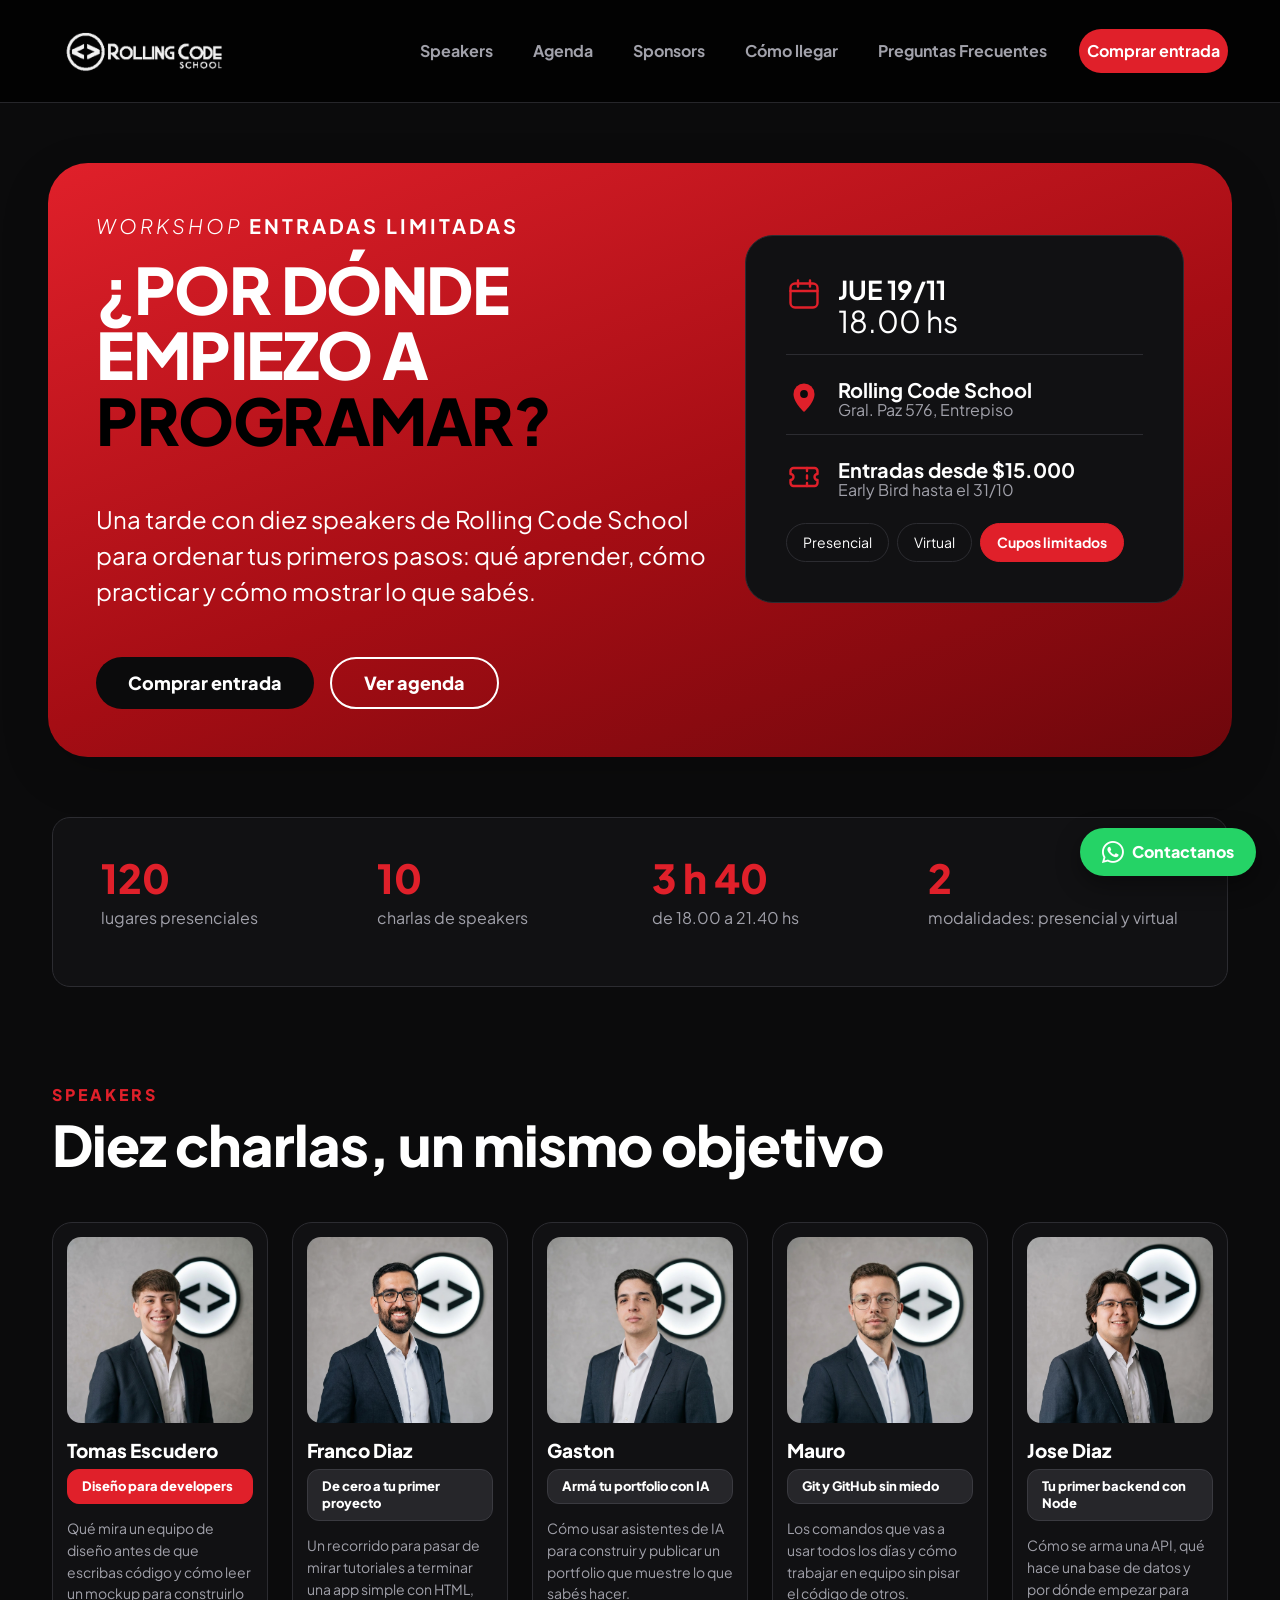
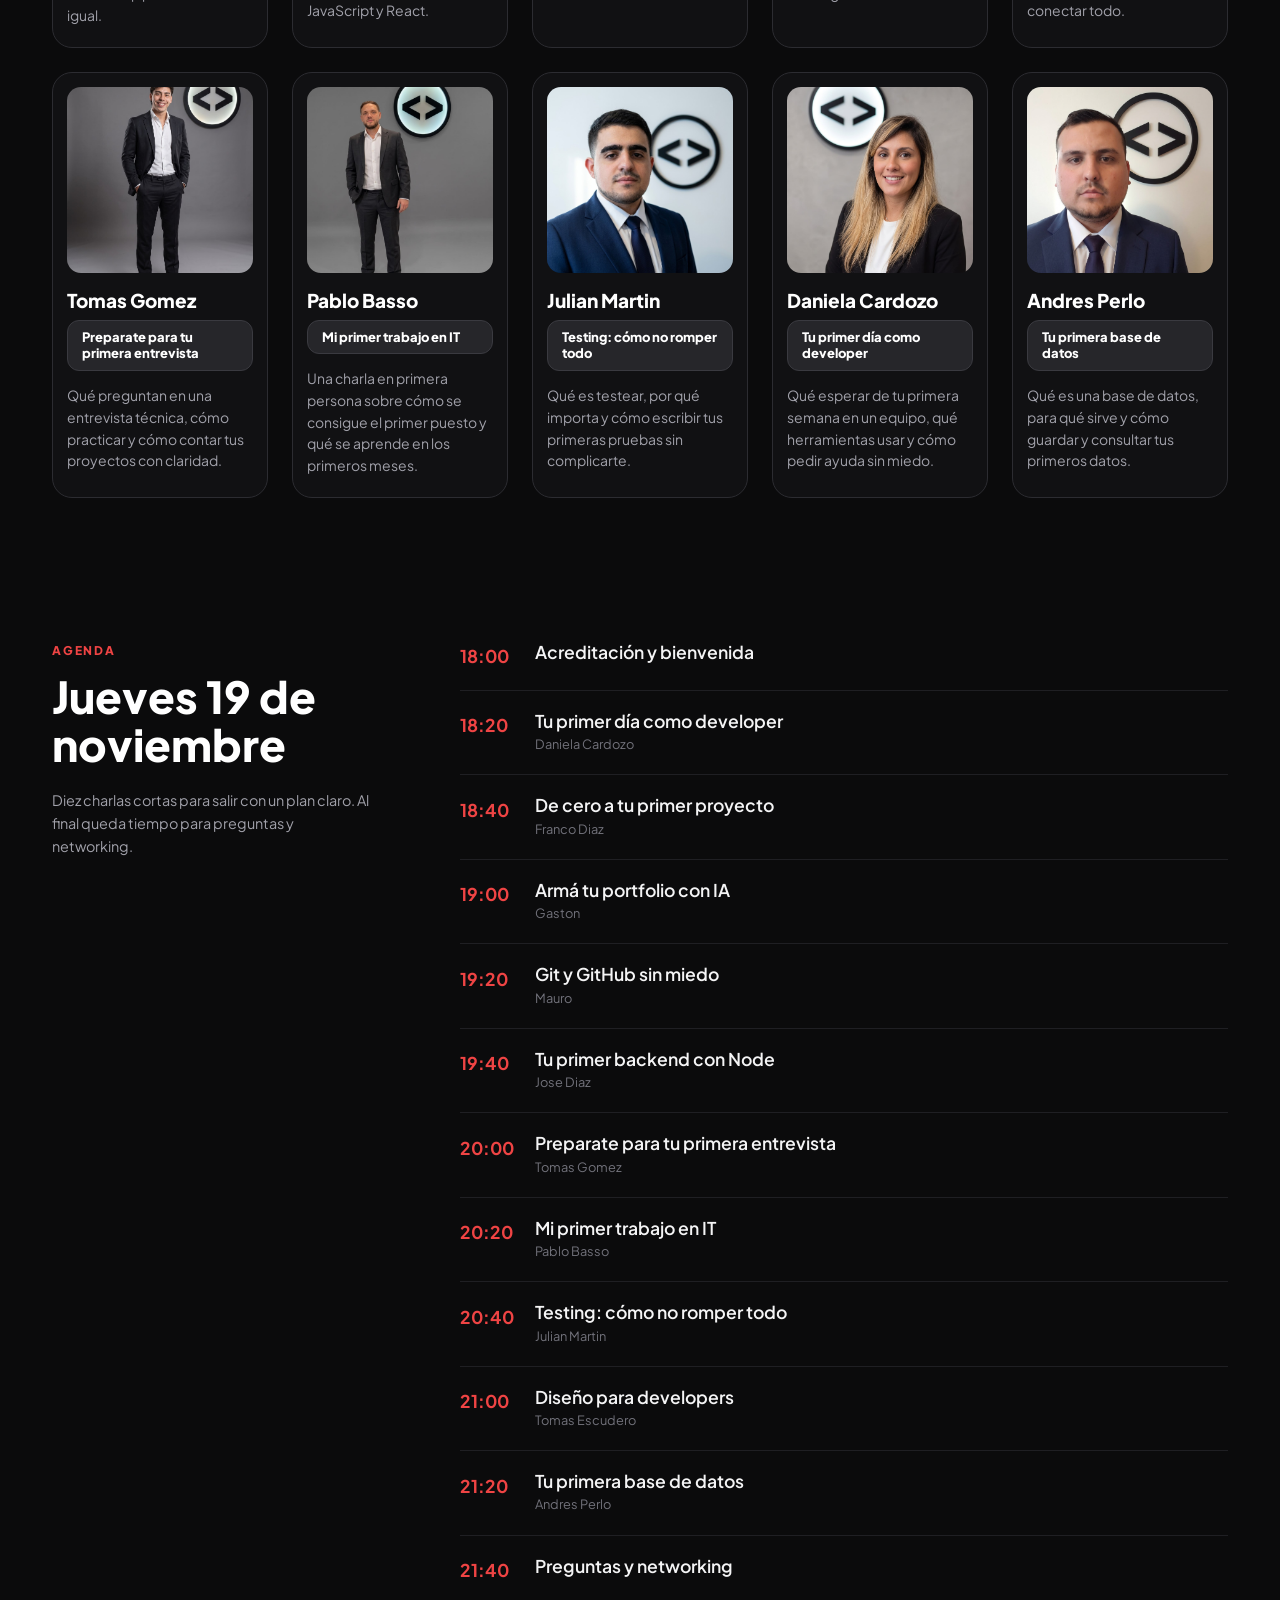
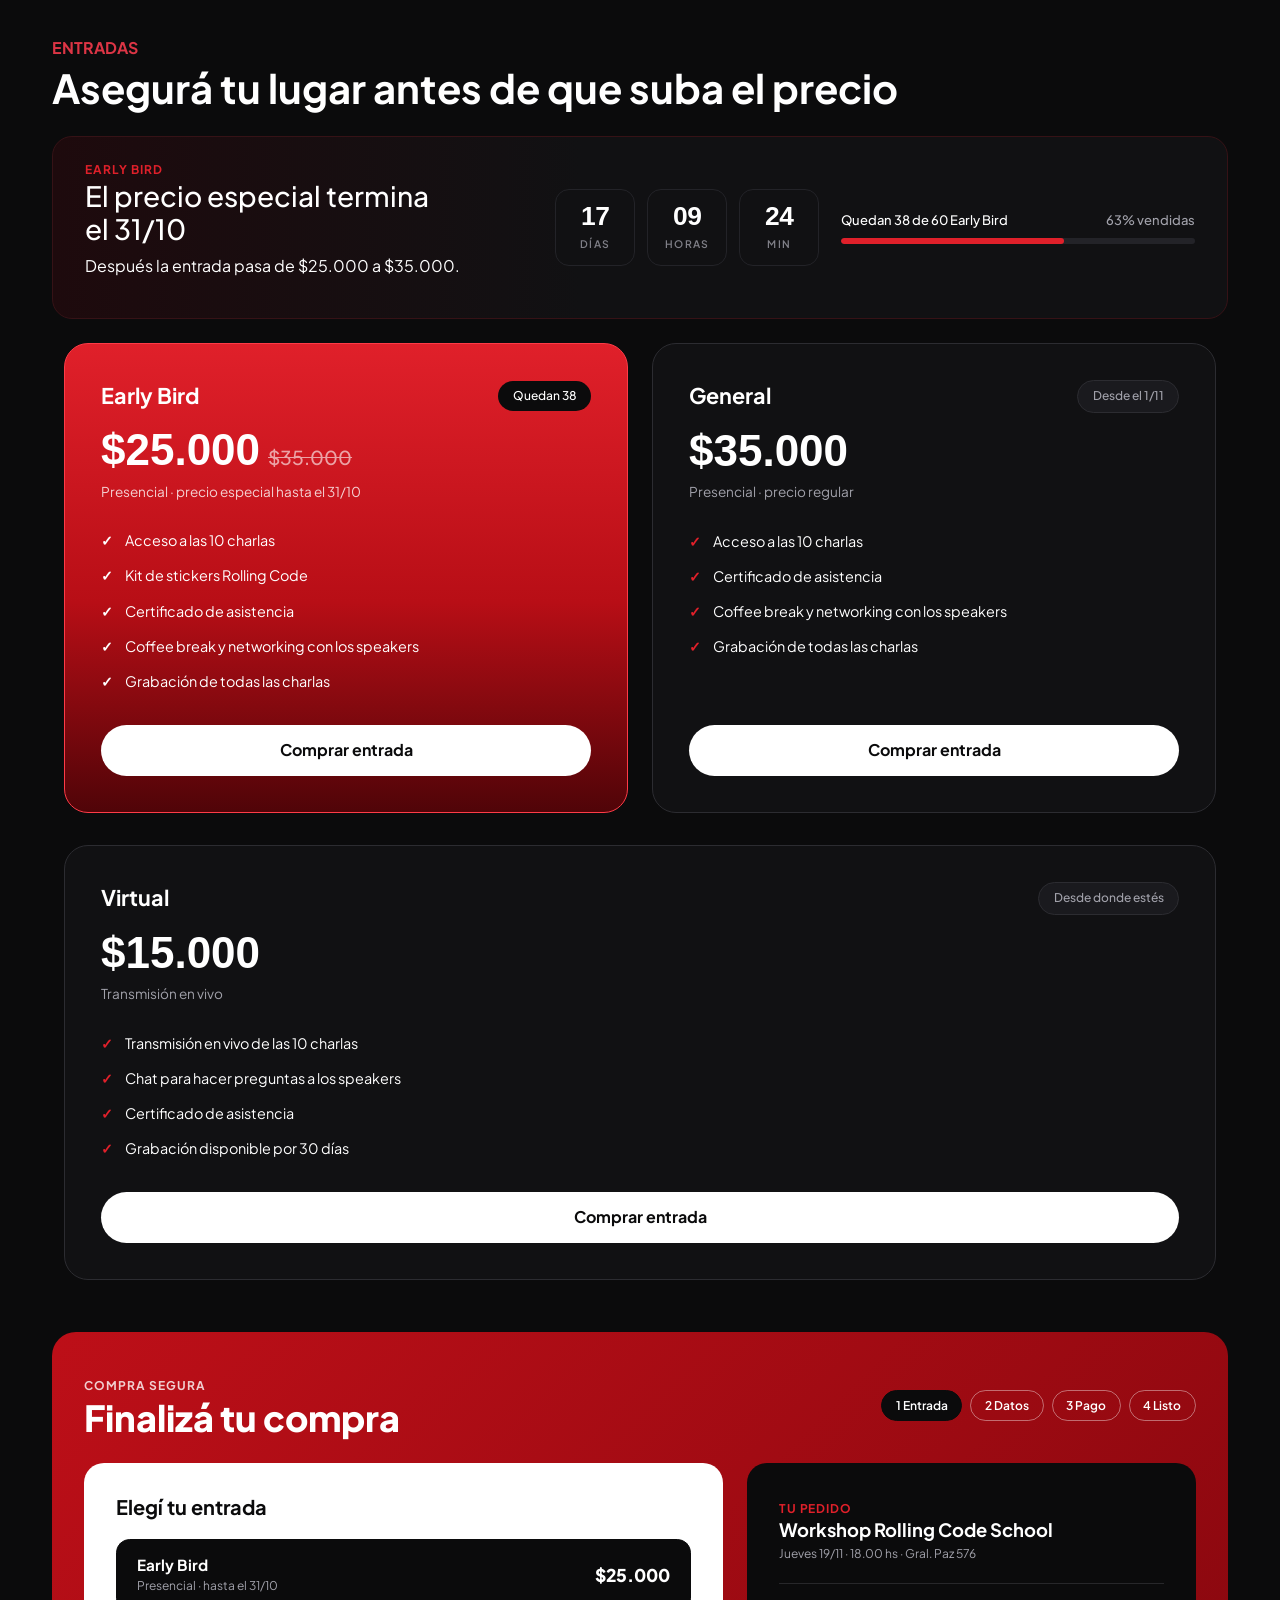
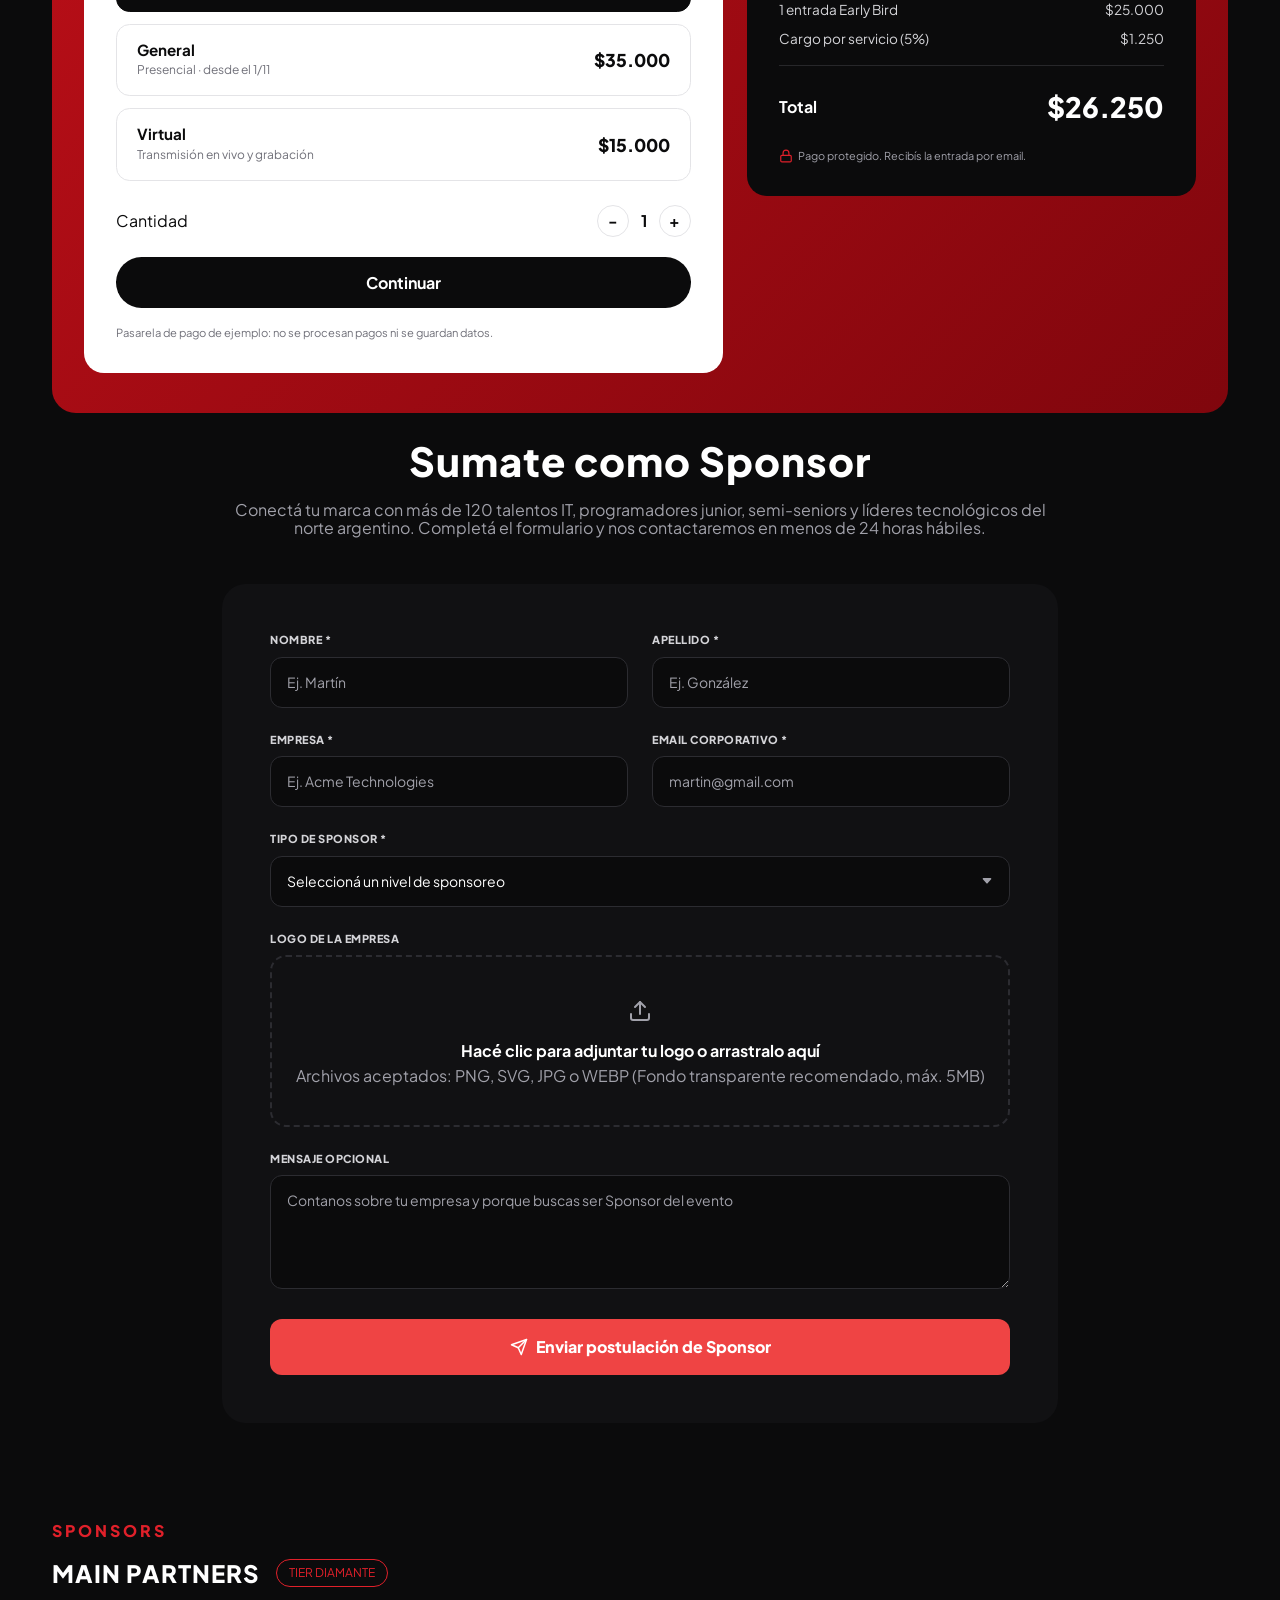
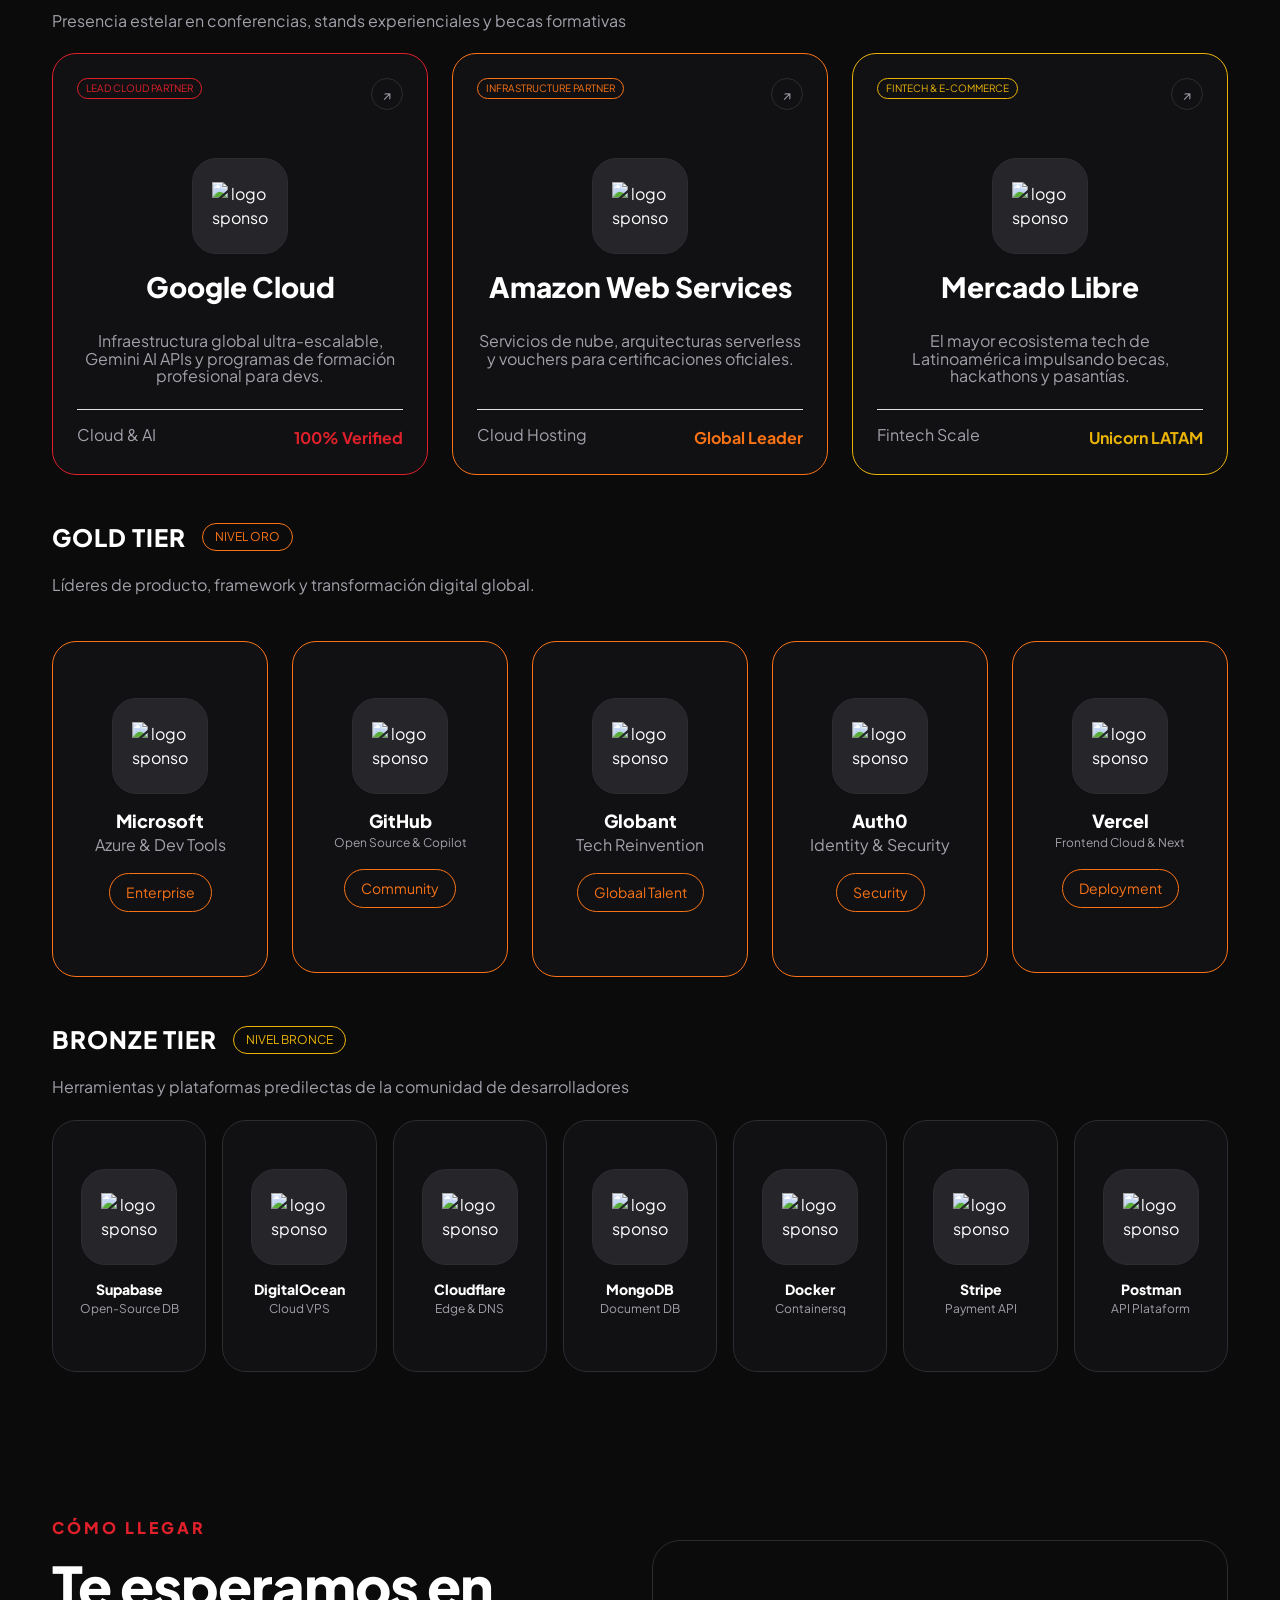
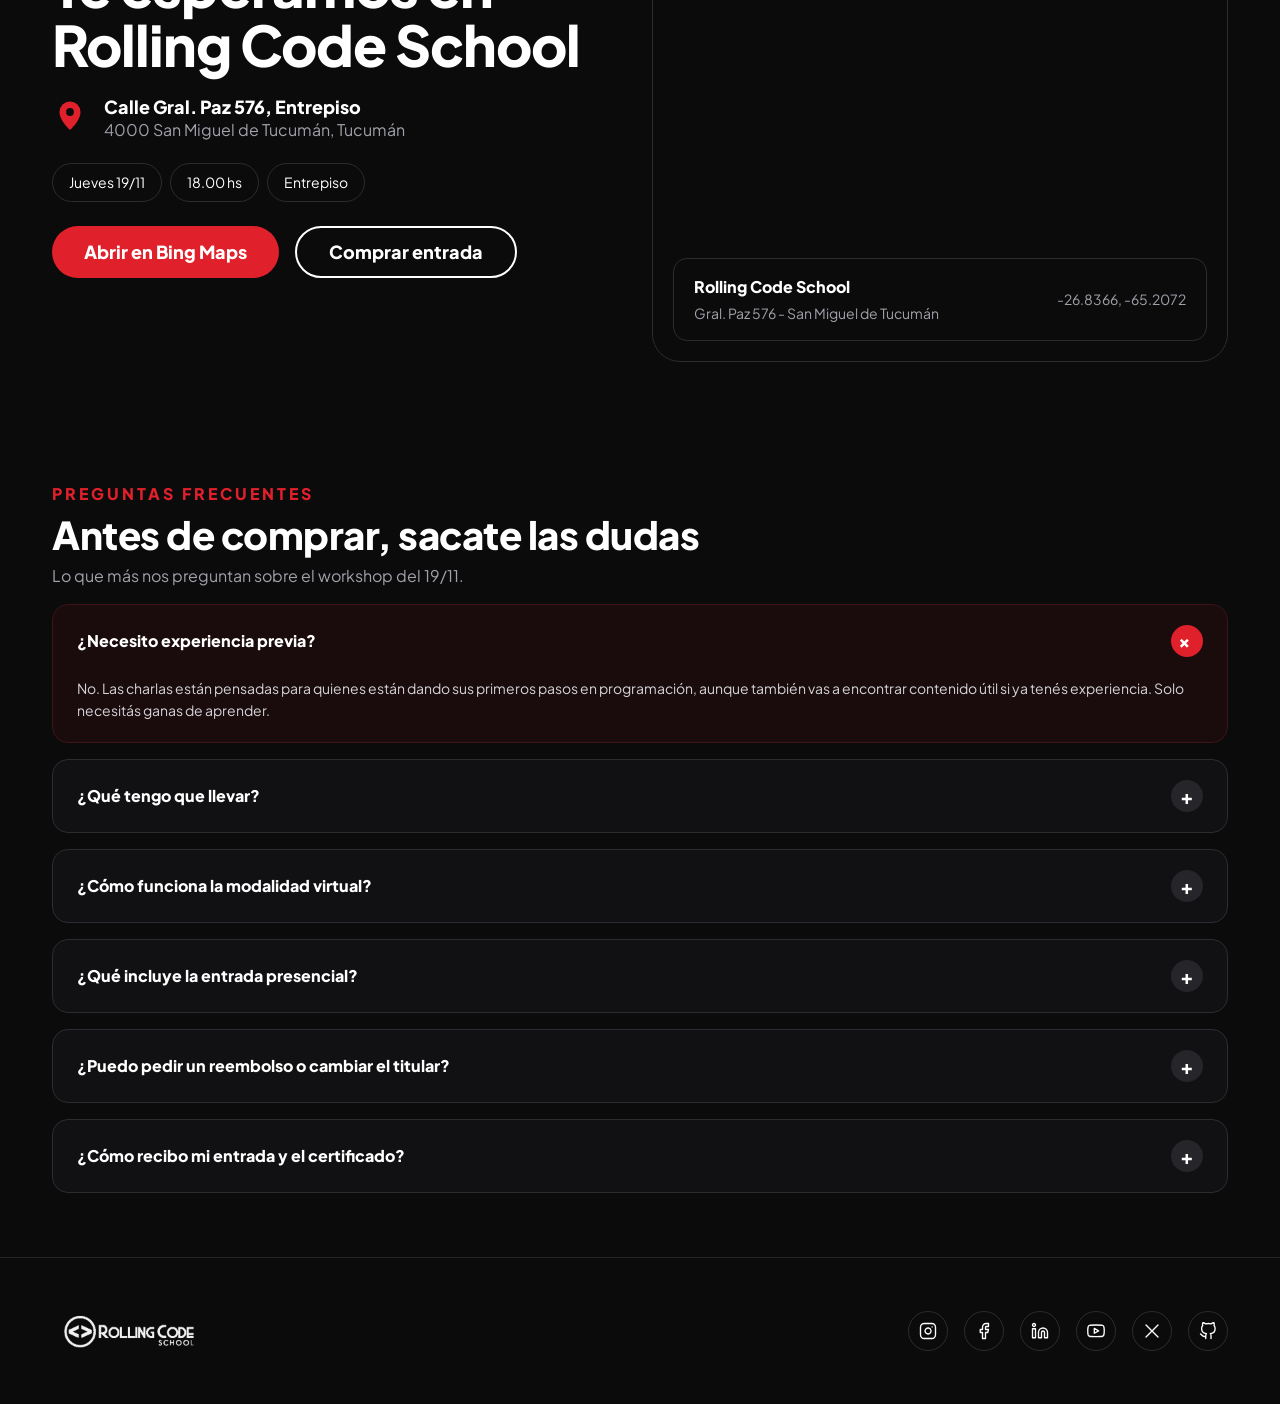
==== commit c7d049a2: "Merge pull request #37 from FacundoDiBerto/fix/correccionesGenerales Fix/correcciones generales" ====
--- a/index.html
+++ b/index.html
@@ -3,7 +3,8 @@
   <head>
     <meta charset="utf-8" />
     <meta name="viewport" content="width=device-width, initial-scale=1" />
-    <title>Bootstrap demo</title>
+    <title>WorkShop-RollingCode</title>
+    <link rel="icon" type="image/png" href="assets/logo/logo (1).png" />
     <link
       rel="stylesheet"
       href="https://cdn.jsdelivr.net/npm/bootstrap-icons@1.13.2/font/bootstrap-icons.min.css"
@@ -60,11 +61,17 @@
               <li class="nav-item">
                 <a class="nav-link" href="#agenda">Agenda</a>
               </li>
+
+              <li class="nav-item">
+                <a class="nav-link" href="#sponsors">Sponsors</a>
+              </li>
               <li class="nav-item">
                 <a class="nav-link" href="#como-llegar">Cómo llegar</a>
               </li>
               <li class="nav-item">
-                <a class="nav-link" href="#sponsors">Sponsors</a>
+                <a class="nav-link" href="#preguntas-frecuentes"
+                  >Preguntas Frecuentes</a
+                >
               </li>
               <li class="nav-item">
                 <a class="nav-link btn-comprar" href="#entradas"
@@ -203,7 +210,6 @@
           <span class="etiqueta">Speakers</span>
           <h2 class="titulo-seccion">Diez charlas, un mismo objetivo</h2>
 
-          <!-- ESCRITORIO (lg en adelante): grilla de 2 filas x 5 -->
           <div class="d-none d-lg-block">
             <div class="row row-cols-5 g-4">
               <!-- 1 -->
@@ -1129,6 +1135,665 @@
         </div>
       </section>
       <!-- fin compra segura -->
+
+      <!-- nuevo sponsor -->
+      <section class="sponsor-form-section">
+        <div class="container sponsor-form-container mx-auto">
+          <div class="text-center mb-5">
+            <h2 class="sponsor-tier-title fs-1 mb-3">Sumate como Sponsor</h2>
+            <p class="agenda-text form-subtitle mx-auto">
+              Conectá tu marca con más de 120 talentos IT, programadores junior,
+              semi-seniors y líderes tecnológicos del norte argentino. Completá
+              el formulario y nos contactaremos en menos de 24 horas hábiles.
+            </p>
+          </div>
+          <div class="sponsor-form-card mb-5">
+            <form action="pages/error404.html">
+              <div class="row g-4">
+                <div class="col-12 col-md-6">
+                  <label for="nombreSponsor" class="form-label-custom"
+                    >Nombre <span class="text-rc-red">*</span></label
+                  >
+                  <input
+                    type="text"
+                    id="nombreSponsor"
+                    class="form-input-custom"
+                    placeholder="Ej. Martín"
+                    minlength="2"
+                    maxlength="50"
+                    required
+                  />
+                </div>
+
+                <div class="col-12 col-md-6">
+                  <label for="apellidoSponsor" class="form-label-custom"
+                    >Apellido <span class="text-rc-red">*</span></label
+                  >
+                  <input
+                    type="text"
+                    id="apellidoSponsor"
+                    class="form-input-custom"
+                    placeholder="Ej. González"
+                    required
+                    minlength="2"
+                    maxlength="50"
+                  />
+                </div>
+
+                <div class="col-12 col-md-6">
+                  <label for="empresaSponsor" class="form-label-custom"
+                    >Empresa <span class="text-rc-red">*</span></label
+                  >
+                  <input
+                    type="text"
+                    id="empresaSponsor"
+                    class="form-input-custom"
+                    placeholder="Ej. Acme Technologies"
+                    required
+                    minlength="2"
+                    maxlength="100"
+                  />
+                </div>
+
+                <div class="col-12 col-md-6">
+                  <label for="emailSponsor" class="form-label-custom"
+                    >Email corporativo <span class="text-rc-red">*</span></label
+                  >
+                  <input
+                    type="email"
+                    id="emailSponsor"
+                    class="form-input-custom"
+                    placeholder="martin@gmail.com"
+                    required
+                    maxlength="100"
+                  />
+                </div>
+
+                <div class="col-12">
+                  <label for="tipoSponsor" class="form-label-custom"
+                    >Tipo de sponsor <span class="text-rc-red">*</span></label
+                  >
+                  <select
+                    id="tipoSponsor"
+                    class="form-input-custom form-select-custom"
+                    required
+                  >
+                    <option value="" disabled selected>
+                      Seleccioná un nivel de sponsoreo
+                    </option>
+                    <option value="diamante">MAIN PARTNER</option>
+                    <option value="oro">GOLD TIER</option>
+                    <option value="bronce">BRONZE TIER</option>
+                  </select>
+                </div>
+
+                <div class="col-12">
+                  <label class="form-label-custom">Logo de la empresa</label>
+
+                  <label
+                    for="logoSponsor"
+                    class="file-drop-area w-100 d-block m-0"
+                  >
+                    <div class="mb-3">
+                      <svg
+                        width="24"
+                        height="24"
+                        viewBox="0 0 24 24"
+                        fill="none"
+                        stroke="var(--rc-text-mute)"
+                        stroke-width="2"
+                        stroke-linecap="round"
+                        stroke-linejoin="round"
+                      >
+                        <path
+                          d="M21 15v4a2 2 0 0 1-2 2H5a2 2 0 0 1-2-2v-4"
+                        ></path>
+                        <polyline points="17 8 12 3 7 8"></polyline>
+                        <line x1="12" y1="3" x2="12" y2="15"></line>
+                      </svg>
+                    </div>
+                    <p class="mb-1 text-sm fw-bold">
+                      Hacé clic para adjuntar tu logo o arrastralo aquí
+                    </p>
+                    <p class="agenda-text text-xs m-0">
+                      Archivos aceptados: PNG, SVG, JPG o WEBP (Fondo
+                      transparente recomendado, máx. 5MB)
+                    </p>
+                  </label>
+                </div>
+
+                <div class="col-12">
+                  <label for="mensajeSponsor" class="form-label-custom"
+                    >Mensaje opcional</label
+                  >
+                  <textarea
+                    id="mensajeSponsor"
+                    class="form-input-custom"
+                    rows="4"
+                    maxlength="500"
+                    placeholder="Contanos sobre tu empresa y porque buscas ser Sponsor del evento"
+                  ></textarea>
+                </div>
+
+                <div class="col-12 mt-4">
+                  <button type="submit" class="btn-submit-sponsor w-100">
+                    <svg
+                      width="18"
+                      height="18"
+                      viewBox="0 0 24 24"
+                      fill="none"
+                      stroke="currentColor"
+                      stroke-width="2"
+                      stroke-linecap="round"
+                      stroke-linejoin="round"
+                      class="me-2"
+                    >
+                      <line x1="22" y1="2" x2="11" y2="13"></line>
+                      <polygon points="22 2 15 22 11 13 2 9 22 2"></polygon>
+                    </svg>
+                    Enviar postulación de Sponsor
+                  </button>
+                </div>
+              </div>
+            </form>
+          </div>
+        </div>
+      </section>
+      <!-- fin nuevo sponsor -->
+      <!-- seccion de sponsors -->
+      <section id="sponsors" class="sponsors-section py-5">
+        <div class="container">
+          <p class="section-label mb-3">SPONSORS</p>
+          <div class="mb-5">
+            <div
+              class="d-flex flex-column flex-md-row align-items-start align-items-md-center gap-3 mb-4"
+            >
+              <h2 class="sponsor-tier-title text-rc-red">MAIN PARTNERS</h2>
+              <span class="badge-outline badge-sm tier-diamond-1 text-uppercase"
+                >Tier Diamante</span
+              >
+            </div>
+            <p class="agenda-text mb-4">
+              Presencia estelar en conferencias, stands experienciales y becas
+              formativas
+            </p>
+
+            <div class="row row-cols-1 row-cols-md-2 row-cols-lg-3 g-4">
+              <div class="col">
+                <div class="sponsor-card card-diamond-1">
+                  <div
+                    class="d-flex justify-content-between align-items-start mb-4"
+                  >
+                    <span
+                      class="badge-outline badge-xs tier-diamond-1 text-uppercase"
+                      >Lead Cloud Partner</span
+                    >
+
+                    <a
+                      href="#"
+                      class="icon-link-circle"
+                      aria-label="Visitar sitio"
+                    >
+                      ↗
+                    </a>
+                  </div>
+                  <div class="text-center my-4">
+                    <div class="logo-box mx-auto mb-3">
+                      <img
+                        src="https://www.gstatic.com/cgc/renaissance/image/MultiPath_Bottom_2X_Centered_static.png"
+                        alt="logo sponsor"
+                        class="sponsor-logo"
+                      />
+                    </div>
+
+                    <h3 class="sponsor-name">Google Cloud</h3>
+                  </div>
+                  <p class="agenda-text text-center flex-grow-1">
+                    Infraestructura global ultra-escalable, Gemini AI APIs y
+                    programas de formación profesional para devs.
+                  </p>
+                  <div
+                    class="d-flex justify-content-between mt-4 pt-3 border-top border-rc"
+                  >
+                    <span class="agenda-text text-sm">Cloud & AI</span>
+                    <span class="tier-diamond-1 fw-bold text-rc-red text-sm"
+                      >100% Verified</span
+                    >
+                  </div>
+                </div>
+              </div>
+              <div class="col">
+                <div class="sponsor-card card-diamond-2">
+                  <div
+                    class="d-flex justify-content-between align-items-start mb-4"
+                  >
+                    <span
+                      class="badge-outline badge-xs tier-diamond-2 text-uppercase"
+                      >Infrastructure Partner</span
+                    >
+                    <a
+                      href="#"
+                      class="icon-link-circle"
+                      aria-label="Visitar sitio"
+                    >
+                      ↗
+                    </a>
+                  </div>
+                  <div class="text-center my-4">
+                    <div class="logo-box mx-auto mb-3">
+                      <img
+                        src="https://polotecnologico.net/wp-content/uploads/2023/08/amazon-web-services-1-300x300.png"
+                        alt="logo sponsor"
+                        class="sponsor-logo"
+                      />
+                    </div>
+                    <h3 class="sponsor-name">Amazon Web Services</h3>
+                  </div>
+                  <p class="agenda-text text-center flex-grow-1">
+                    Servicios de nube, arquitecturas serverless y vouchers para
+                    certificaciones oficiales.
+                  </p>
+                  <div
+                    class="d-flex justify-content-between mt-4 pt-3 border-top border-rc"
+                  >
+                    <span class="agenda-text text-sm">Cloud Hosting</span>
+                    <span class="tier-diamond-2 fw-bold text-rc-red text-sm"
+                      >Global Leader</span
+                    >
+                  </div>
+                </div>
+              </div>
+              <div class="col">
+                <div class="sponsor-card card-diamond-3">
+                  <div
+                    class="d-flex justify-content-between align-items-start mb-4"
+                  >
+                    <span
+                      class="badge-outline badge-xs tier-diamond-3 text-uppercase"
+                      >Fintech & E-Commerce</span
+                    >
+                    <a
+                      href="#"
+                      class="icon-link-circle"
+                      aria-label="Visitar sitio"
+                    >
+                      ↗
+                    </a>
+                  </div>
+                  <div class="text-center my-4">
+                    <div class="logo-box mx-auto mb-3">
+                      <img
+                        src="https://images.seeklogo.com/logo-png/65/2/mercado-libre-logo-png_seeklogo-653365.png"
+                        alt="logo sponsor"
+                        class="sponsor-logo"
+                      />
+                    </div>
+                    <h3 class="sponsor-name">Mercado Libre</h3>
+                  </div>
+                  <p class="agenda-text text-center flex-grow-1">
+                    El mayor ecosistema tech de Latinoamérica impulsando becas,
+                    hackathons y pasantías.
+                  </p>
+                  <div
+                    class="d-flex justify-content-between mt-4 pt-3 border-top border-rc"
+                  >
+                    <span class="agenda-text text-sm">Fintech Scale</span>
+                    <span class="tier-diamond-3 fw-bold text-rc-red text-sm"
+                      >Unicorn LATAM</span
+                    >
+                  </div>
+                </div>
+              </div>
+            </div>
+          </div>
+
+          <div class="mb-5">
+            <div
+              class="d-flex flex-column flex-md-row align-items-start align-items-md-center gap-3 mb-4"
+            >
+              <h2 class="sponsor-tier-title text-rc-red">GOLD TIER</h2>
+              <span class="badge-outline badge-sm tier-diamond-2 text-uppercase"
+                >Nivel oro</span
+              >
+            </div>
+            <p class="agenda-text mb-4">
+              Líderes de producto, framework y transformación digital global.
+            </p>
+          </div>
+          <div class="d-flex flex-wrap justify-content-center gap-4">
+            <div
+              class="sponsor-card card-diamond-2 card-gold align-items-center text-center p-4"
+            >
+              <div
+                class="d-flex justify-content-between align-items-start mb-2"
+              ></div>
+              <div class="text-center my-4">
+                <div class="logo-box mx-auto mb-3">
+                  <img
+                    src="https://thumb.wikimedia.org/wikipedia/commons/thumb/f/fa/Microsoft_Azure.svg/1280px-Microsoft_Azure.svg.png?utm_source=es.wikipedia.org&utm_campaign=index&utm_content=thumbnail"
+                    alt="logo sponsor"
+                    class="sponsor-logo"
+                  />
+                </div>
+
+                <h3 class="sponsor-name mb-0">Microsoft</h3>
+                <p
+                  class="agenda-text text-center flex-grow-1 mt-1 mb-3 text-sm"
+                >
+                  Azure & Dev Tools
+                </p>
+
+                <span
+                  class="badge-outline tier-diamond-2 m-3 text-center align-self-center mt-1 mb-3 text-sm"
+                  >Enterprise</span
+                >
+              </div>
+            </div>
+
+            <div
+              class="sponsor-card card-diamond-2 card-gold align-items-center text-center p-4"
+            >
+              <div
+                class="d-flex justify-content-between align-items-start mb-2"
+              ></div>
+              <div class="text-center my-4">
+                <div class="logo-box mx-auto mb-3">
+                  <img
+                    src="https://cdn-icons-png.flaticon.com/512/25/25231.png"
+                    alt="logo sponsor"
+                    class="sponsor-logo"
+                  />
+                </div>
+
+                <h3 class="sponsor-name mb-0">GitHub</h3>
+                <p
+                  class="agenda-text text-center flex-grow-1 mt-1 mb-3 text-xxs"
+                >
+                  Open Source & Copilot
+                </p>
+
+                <span
+                  class="badge-outline tier-diamond-2 m-3 text-center align-self-center mt-1 mb-3 text-sm"
+                  >Community</span
+                >
+              </div>
+            </div>
+
+            <div
+              class="sponsor-card card-diamond-2 card-gold align-items-center text-center p-4"
+            >
+              <div
+                class="d-flex justify-content-between align-items-start mb-2"
+              ></div>
+              <div class="text-center my-4">
+                <div class="logo-box mx-auto mb-3">
+                  <img
+                    src="https://companieslogo.com/img/orig/GLOB-13857c80.png?t=1720244492"
+                    alt="logo sponsor"
+                    class="sponsor-logo"
+                  />
+                </div>
+
+                <h3 class="sponsor-name mb-0">Globant</h3>
+                <p
+                  class="agenda-text text-center flex-grow-1 mt-1 mb-3 text-sm"
+                >
+                  Tech Reinvention
+                </p>
+
+                <span
+                  class="badge-outline tier-diamond-2 m-3 text-center align-self-center mt-1 mb-3 text-sm"
+                  >Globaal Talent</span
+                >
+              </div>
+            </div>
+
+            <div
+              class="sponsor-card card-diamond-2 card-gold align-items-center text-center p-4"
+            >
+              <div
+                class="d-flex justify-content-between align-items-start mb-2"
+              ></div>
+              <div class="text-center my-4">
+                <div class="logo-box mx-auto mb-3">
+                  <img
+                    src="https://images.icon-icons.com/2699/PNG/512/auth_logo_icon_169534.png"
+                    alt="logo sponsor"
+                    class="sponsor-logo"
+                  />
+                </div>
+
+                <h3 class="sponsor-name mb-0">Auth0</h3>
+                <p
+                  class="agenda-text text-center flex-grow-1 mt-1 mb-3 text-sm"
+                >
+                  Identity & Security
+                </p>
+
+                <span
+                  class="badge-outline tier-diamond-2 m-3 text-center align-self-center mt-1 mb-3 text-sm"
+                  >Security</span
+                >
+              </div>
+            </div>
+
+            <div
+              class="sponsor-card card-diamond-2 card-gold align-items-center text-center p-4"
+            >
+              <div
+                class="d-flex justify-content-between align-items-start mb-2"
+              ></div>
+              <div class="text-center my-4">
+                <div class="logo-box mx-auto mb-3">
+                  <img
+                    src="https://images.icon-icons.com/3915/PNG/512/vercel_logo_icon_249276.png"
+                    alt="logo sponsor"
+                    class="sponsor-logo"
+                  />
+                </div>
+
+                <h3 class="sponsor-name mb-0">Vercel</h3>
+                <p
+                  class="agenda-text text-center flex-grow-1 mt-1 mb-3 text-xxs"
+                >
+                  Frontend Cloud & Next
+                </p>
+
+                <span
+                  class="badge-outline tier-diamond-2 m-3 text-center align-self-center mt-1 mb-3 text-sm"
+                  >Deployment</span
+                >
+              </div>
+            </div>
+          </div>
+
+          <div class="mb-5 pt-5">
+            <div
+              class="d-flex flex-column flex-md-row align-items-start align-items-md-center gap-3 mb-4"
+            >
+              <h2 class="sponsor-tier-title text-rc-red">BRONZE TIER</h2>
+              <span class="badge-outline badge-sm tier-diamond-3 text-uppercase"
+                >nivel bronce</span
+              >
+            </div>
+            <p class="agenda-text mb-4">
+              Herramientas y plataformas predilectas de la comunidad de
+              desarrolladores
+            </p>
+
+            <div class="d-flex flex-wrap justify-content-center gap-3">
+              <div
+                class="sponsor-card card-bronze align-items-center text-center p-3"
+              >
+                <div
+                  class="d-flex justify-content-between align-items-start mb-2"
+                ></div>
+                <div class="text-center my-4">
+                  <div class="logo-box mx-auto mb-3">
+                    <img
+                      src="https://cdn.jsdelivr.net/gh/homarr-labs/dashboard-icons/webp/supabase.webp"
+                      alt="logo sponsor"
+                      class="sponsor-logo"
+                    />
+                  </div>
+
+                  <h3 class="sponsor-name mb-0">Supabase</h3>
+                  <p
+                    class="agenda-text text-center flex-grow-1 mt-1 mb-3 text-xxs"
+                  >
+                    Open-Source DB
+                  </p>
+                </div>
+              </div>
+
+              <div
+                class="sponsor-card card-bronze align-items-center text-center p-3"
+              >
+                <div
+                  class="d-flex justify-content-between align-items-start mb-2"
+                ></div>
+                <div class="text-center my-4">
+                  <div class="logo-box mx-auto mb-3">
+                    <img
+                      src="https://companieslogo.com/img/orig/DOCN-6eec72eb.png?t=1720244491"
+                      alt="logo sponsor"
+                      class="sponsor-logo"
+                    />
+                  </div>
+
+                  <h3 class="sponsor-name mb-0">DigitalOcean</h3>
+                  <p
+                    class="agenda-text text-center flex-grow-1 mt-1 mb-3 text-xxs"
+                  >
+                    Cloud VPS
+                  </p>
+                </div>
+              </div>
+
+              <div
+                class="sponsor-card card-bronze align-items-center text-center p-3"
+              >
+                <div
+                  class="d-flex justify-content-between align-items-start mb-2"
+                ></div>
+                <div class="text-center my-4">
+                  <div class="logo-box mx-auto mb-3">
+                    <img
+                      src="https://upload.wikimedia.org/wikipedia/commons/9/94/Cloudflare_Logo.png?utm_source=commons.wikimedia.org&utm_campaign=index&utm_content=original"
+                      alt="logo sponsor"
+                      class="sponsor-logo"
+                    />
+                  </div>
+
+                  <h3 class="sponsor-name mb-0">Cloudflare</h3>
+                  <p
+                    class="agenda-text text-center flex-grow-1 mt-1 mb-3 text-xxs"
+                  >
+                    Edge & DNS
+                  </p>
+                </div>
+              </div>
+
+              <div
+                class="sponsor-card card-bronze align-items-center text-center p-3"
+              >
+                <div
+                  class="d-flex justify-content-between align-items-start mb-2"
+                ></div>
+                <div class="text-center my-4">
+                  <div class="logo-box mx-auto mb-3">
+                    <img
+                      src="https://www.manualweb.net/img/logos/mongodb.png"
+                      alt="logo sponsor"
+                      class="sponsor-logo"
+                    />
+                  </div>
+
+                  <h3 class="sponsor-name mb-0">MongoDB</h3>
+                  <p
+                    class="agenda-text text-center flex-grow-1 mt-1 mb-3 text-xxs"
+                  >
+                    Document DB
+                  </p>
+                </div>
+              </div>
+
+              <div
+                class="sponsor-card card-bronze align-items-center text-center p-3"
+              >
+                <div
+                  class="d-flex justify-content-between align-items-start mb-2"
+                ></div>
+                <div class="text-center my-4">
+                  <div class="logo-box mx-auto mb-3">
+                    <img
+                      src="https://avatars.githubusercontent.com/u/7739233?v=4"
+                      alt="logo sponsor"
+                      class="sponsor-logo"
+                    />
+                  </div>
+
+                  <h3 class="sponsor-name mb-0">Docker</h3>
+                  <p
+                    class="agenda-text text-center flex-grow-1 mt-1 mb-3 text-xxs"
+                  >
+                    Containersq
+                  </p>
+                </div>
+              </div>
+
+              <div
+                class="sponsor-card card-bronze align-items-center text-center p-3"
+              >
+                <div
+                  class="d-flex justify-content-between align-items-start mb-2"
+                ></div>
+                <div class="text-center my-4">
+                  <div class="logo-box mx-auto mb-3">
+                    <img
+                      src="https://images.icon-icons.com/2699/PNG/512/stripe_logo_icon_167962.png"
+                      alt="logo sponsor"
+                      class="sponsor-logo"
+                    />
+                  </div>
+
+                  <h3 class="sponsor-name mb-0">Stripe</h3>
+                  <p
+                    class="agenda-text text-center flex-grow-1 mt-1 mb-3 text-xxs"
+                  >
+                    Payment API
+                  </p>
+                </div>
+              </div>
+
+              <div
+                class="sponsor-card card-bronze align-items-center text-center p-3"
+              >
+                <div
+                  class="d-flex justify-content-between align-items-start mb-2"
+                ></div>
+                <div class="text-center my-4">
+                  <div class="logo-box mx-auto mb-3">
+                    <img
+                      src="https://images.icon-icons.com/3053/PNG/512/postman_macos_bigsur_icon_189815.png"
+                      alt="logo sponsor"
+                      class="sponsor-logo"
+                    />
+                  </div>
+
+                  <h5 class="sponsor-name mb-0">Postman</h5>
+                  <p
+                    class="agenda-text text-center flex-grow-1 mt-1 mb-3 text-xxs"
+                  >
+                    API Plataform
+                  </p>
+                </div>
+              </div>
+            </div>
+          </div>
+        </div>
+      </section>
+      <!-- fin sponsor -->
       <section id="como-llegar" class="container py-5">
         <div class="row">
           <div class="col-md-6 col-sm-12">
@@ -1196,901 +1861,6 @@
                 <p class="mapa-card-coords mb-0">-26.8366, -65.2072</p>
               </div>
             </figure>
-          </div>
-        </div>
-      </section>
-      <!-- seccion de sponsors -->
-      <section id="sponsors" class="sponsors-section py-5">
-        <div class="container">
-          <p class="section-label mb-3">SPONSORS</p>
-          <div class="mb-5">
-            <div
-              class="d-flex flex-column flex-md-row align-items-start align-items-md-center gap-3 mb-4"
-            >
-              <h2 class="sponsor-tier-title text-rc-red">MAIN PARTNERS</h2>
-              <span class="badge-outline badge-sm tier-diamond-1 text-uppercase"
-                >Tier Diamante</span
-              >
-            </div>
-            <p class="agenda-text mb-4">
-              Presencia estelar en conferencias, stands experienciales y becas
-              formativas
-            </p>
-
-            <div class="row row-cols-1 row-cols-md-2 row-cols-lg-3 g-4">
-              <div class="col">
-                <div class="sponsor-card card-diamond-1">
-                  <div
-                    class="d-flex justify-content-between align-items-start mb-4"
-                  >
-                    <span
-                      class="badge-outline badge-xs tier-diamond-1 text-uppercase"
-                      >Lead Cloud Partner</span
-                    >
-
-                    <a
-                      href="#"
-                      class="icon-link-circle"
-                      aria-label="Visitar sitio"
-                    >
-                      ↗
-                    </a>
-                  </div>
-                  <div class="text-center my-4">
-                    <div class="logo-box mx-auto mb-3">
-                      <img
-                        src="https://www.gstatic.com/cgc/renaissance/image/MultiPath_Bottom_2X_Centered_static.png"
-                        alt="logo sponsor"
-                        class="sponsor-logo"
-                      />
-                    </div>
-
-                    <h3 class="sponsor-name">Google Cloud</h3>
-                  </div>
-                  <p class="agenda-text text-center flex-grow-1">
-                    Infraestructura global ultra-escalable, Gemini AI APIs y
-                    programas de formación profesional para devs.
-                  </p>
-                  <div
-                    class="d-flex justify-content-between mt-4 pt-3 border-top border-rc"
-                  >
-                    <span class="agenda-text text-sm">Cloud & AI</span>
-                    <span class="tier-diamond-1 fw-bold text-rc-red text-sm"
-                      >100% Verified</span
-                    >
-                  </div>
-                </div>
-              </div>
-              <div class="col">
-                <div class="sponsor-card card-diamond-2">
-                  <div
-                    class="d-flex justify-content-between align-items-start mb-4"
-                  >
-                    <span
-                      class="badge-outline badge-xs tier-diamond-2 text-uppercase"
-                      >Infrastructure Partner</span
-                    >
-                    <a
-                      href="#"
-                      class="icon-link-circle"
-                      aria-label="Visitar sitio"
-                    >
-                      ↗
-                    </a>
-                  </div>
-                  <div class="text-center my-4">
-                    <div class="logo-box mx-auto mb-3">
-                      <img
-                        src="https://polotecnologico.net/wp-content/uploads/2023/08/amazon-web-services-1-300x300.png"
-                        alt="logo sponsor"
-                        class="sponsor-logo"
-                      />
-                    </div>
-                    <h3 class="sponsor-name">Amazon Web Services</h3>
-                  </div>
-                  <p class="agenda-text text-center flex-grow-1">
-                    Servicios de nube, arquitecturas serverless y vouchers para
-                    certificaciones oficiales.
-                  </p>
-                  <div
-                    class="d-flex justify-content-between mt-4 pt-3 border-top border-rc"
-                  >
-                    <span class="agenda-text text-sm">Cloud Hosting</span>
-                    <span class="tier-diamond-2 fw-bold text-rc-red text-sm"
-                      >Global Leader</span
-                    >
-                  </div>
-                </div>
-              </div>
-              <div class="col">
-                <div class="sponsor-card card-diamond-3">
-                  <div
-                    class="d-flex justify-content-between align-items-start mb-4"
-                  >
-                    <span
-                      class="badge-outline badge-xs tier-diamond-3 text-uppercase"
-                      >Fintech & E-Commerce</span
-                    >
-                    <a
-                      href="#"
-                      class="icon-link-circle"
-                      aria-label="Visitar sitio"
-                    >
-                      ↗
-                    </a>
-                  </div>
-                  <div class="text-center my-4">
-                    <div class="logo-box mx-auto mb-3">
-                      <img
-                        src="https://images.seeklogo.com/logo-png/65/2/mercado-libre-logo-png_seeklogo-653365.png"
-                        alt="logo sponsor"
-                        class="sponsor-logo"
-                      />
-                    </div>
-                    <h3 class="sponsor-name">Mercado Libre</h3>
-                  </div>
-                  <p class="agenda-text text-center flex-grow-1">
-                    El mayor ecosistema tech de Latinoamérica impulsando becas,
-                    hackathons y pasantías.
-                  </p>
-                  <div
-                    class="d-flex justify-content-between mt-4 pt-3 border-top border-rc"
-                  >
-                    <span class="agenda-text text-sm">Fintech Scale</span>
-                    <span class="tier-diamond-3 fw-bold text-rc-red text-sm"
-                      >Unicorn LATAM</span
-                    >
-                  </div>
-                </div>
-              </div>
-            </div>
-          </div>
-
-          <div class="mb-5">
-            <div
-              class="d-flex flex-column flex-md-row align-items-start align-items-md-center gap-3 mb-4"
-            >
-              <h2 class="sponsor-tier-title text-rc-red">GOLD TIER</h2>
-              <span class="badge-outline badge-sm tier-diamond-2 text-uppercase"
-                >Nivel oro</span
-              >
-            </div>
-            <p class="agenda-text mb-4">
-              Líderes de producto, framework y transformación digital global.
-            </p>
-          </div>
-          <div class="d-flex flex-wrap justify-content-center gap-4">
-            <div
-              class="sponsor-card card-diamond-2 card-gold align-items-center text-center p-4"
-            >
-              <div
-                class="d-flex justify-content-between align-items-start mb-2"
-              ></div>
-              <div class="text-center my-4">
-                <div class="logo-box mx-auto mb-3">
-                  <img
-                    src="https://thumb.wikimedia.org/wikipedia/commons/thumb/f/fa/Microsoft_Azure.svg/1280px-Microsoft_Azure.svg.png?utm_source=es.wikipedia.org&utm_campaign=index&utm_content=thumbnail"
-                    alt="logo sponsor"
-                    class="sponsor-logo"
-                  />
-                </div>
-
-                <h3 class="sponsor-name mb-0">Microsoft</h3>
-                <p
-                  class="agenda-text text-center flex-grow-1 mt-1 mb-3 text-sm"
-                >
-                  Azure & Dev Tools
-                </p>
-
-                <span
-                  class="badge-outline tier-diamond-2 m-3 text-center align-self-center mt-1 mb-3 text-sm"
-                  >Enterprise</span
-                >
-              </div>
-            </div>
-
-            <div
-              class="sponsor-card card-diamond-2 card-gold align-items-center text-center p-4"
-            >
-              <div
-                class="d-flex justify-content-between align-items-start mb-2"
-              ></div>
-              <div class="text-center my-4">
-                <div class="logo-box mx-auto mb-3">
-                  <img
-                    src="https://cdn-icons-png.flaticon.com/512/25/25231.png"
-                    alt="logo sponsor"
-                    class="sponsor-logo"
-                  />
-                </div>
-
-                <h3 class="sponsor-name mb-0">GitHub</h3>
-                <p
-                  class="agenda-text text-center flex-grow-1 mt-1 mb-3 text-xxs"
-                >
-                  Open Source & Copilot
-                </p>
-
-                <span
-                  class="badge-outline tier-diamond-2 m-3 text-center align-self-center mt-1 mb-3 text-sm"
-                  >Community</span
-                >
-              </div>
-            </div>
-
-            <div
-              class="sponsor-card card-diamond-2 card-gold align-items-center text-center p-4"
-            >
-              <div
-                class="d-flex justify-content-between align-items-start mb-2"
-              ></div>
-              <div class="text-center my-4">
-                <div class="logo-box mx-auto mb-3">
-                  <img
-                    src="https://companieslogo.com/img/orig/GLOB-13857c80.png?t=1720244492"
-                    alt="logo sponsor"
-                    class="sponsor-logo"
-                  />
-                </div>
-
-                <h3 class="sponsor-name mb-0">Globant</h3>
-                <p
-                  class="agenda-text text-center flex-grow-1 mt-1 mb-3 text-sm"
-                >
-                  Tech Reinvention
-                </p>
-
-                <span
-                  class="badge-outline tier-diamond-2 m-3 text-center align-self-center mt-1 mb-3 text-sm"
-                  >Globaal Talent</span
-                >
-              </div>
-            </div>
-
-            <div
-              class="sponsor-card card-diamond-2 card-gold align-items-center text-center p-4"
-            >
-              <div
-                class="d-flex justify-content-between align-items-start mb-2"
-              ></div>
-              <div class="text-center my-4">
-                <div class="logo-box mx-auto mb-3">
-                  <img
-                    src="https://images.icon-icons.com/2699/PNG/512/auth_logo_icon_169534.png"
-                    alt="logo sponsor"
-                    class="sponsor-logo"
-                  />
-                </div>
-
-                <h3 class="sponsor-name mb-0">Auth0</h3>
-                <p
-                  class="agenda-text text-center flex-grow-1 mt-1 mb-3 text-sm"
-                >
-                  Identity & Security
-                </p>
-
-                <span
-                  class="badge-outline tier-diamond-2 m-3 text-center align-self-center mt-1 mb-3 text-sm"
-                  >Security</span
-                >
-              </div>
-            </div>
-
-            <div
-              class="sponsor-card card-diamond-2 card-gold align-items-center text-center p-4"
-            >
-              <div
-                class="d-flex justify-content-between align-items-start mb-2"
-              ></div>
-              <div class="text-center my-4">
-                <div class="logo-box mx-auto mb-3">
-                  <img
-                    src="https://images.icon-icons.com/3915/PNG/512/vercel_logo_icon_249276.png"
-                    alt="logo sponsor"
-                    class="sponsor-logo"
-                  />
-                </div>
-
-                <h3 class="sponsor-name mb-0">Vercel</h3>
-                <p
-                  class="agenda-text text-center flex-grow-1 mt-1 mb-3 text-xxs"
-                >
-                  Frontend Cloud & Next
-                </p>
-
-                <span
-                  class="badge-outline tier-diamond-2 m-3 text-center align-self-center mt-1 mb-3 text-sm"
-                  >Deployment</span
-                >
-              </div>
-            </div>
-          </div>
-
-          <div class="mb-5 pt-5">
-            <div
-              class="d-flex flex-column flex-md-row align-items-start align-items-md-center gap-3 mb-4"
-            >
-              <h2 class="sponsor-tier-title text-rc-red">BRONZE TIER</h2>
-              <span class="badge-outline badge-sm tier-diamond-3 text-uppercase"
-                >nivel bronce</span
-              >
-            </div>
-            <p class="agenda-text mb-4">
-              Herramientas y plataformas predilectas de la comunidad de
-              desarrolladores
-            </p>
-
-            <div class="d-flex flex-wrap justify-content-center gap-3">
-              <div
-                class="sponsor-card card-bronze align-items-center text-center p-3"
-              >
-                <div
-                  class="d-flex justify-content-between align-items-start mb-2"
-                ></div>
-                <div class="text-center my-4">
-                  <div class="logo-box mx-auto mb-3">
-                    <img
-                      src="https://cdn.jsdelivr.net/gh/homarr-labs/dashboard-icons/webp/supabase.webp"
-                      alt="logo sponsor"
-                      class="sponsor-logo"
-                    />
-                  </div>
-
-                  <h3 class="sponsor-name mb-0">Supabase</h3>
-                  <p
-                    class="agenda-text text-center flex-grow-1 mt-1 mb-3 text-xxs"
-                  >
-                    Open-Source DB
-                  </p>
-                </div>
-              </div>
-
-              <div
-                class="sponsor-card card-bronze align-items-center text-center p-3"
-              >
-                <div
-                  class="d-flex justify-content-between align-items-start mb-2"
-                ></div>
-                <div class="text-center my-4">
-                  <div class="logo-box mx-auto mb-3">
-                    <img
-                      src="https://companieslogo.com/img/orig/DOCN-6eec72eb.png?t=1720244491"
-                      alt="logo sponsor"
-                      class="sponsor-logo"
-                    />
-                  </div>
-
-                  <h3 class="sponsor-name mb-0">DigitalOcean</h3>
-                  <p
-                    class="agenda-text text-center flex-grow-1 mt-1 mb-3 text-xxs"
-                  >
-                    Cloud VPS
-                  </p>
-                </div>
-              </div>
-
-              <div
-                class="sponsor-card card-bronze align-items-center text-center p-3"
-              >
-                <div
-                  class="d-flex justify-content-between align-items-start mb-2"
-                ></div>
-                <div class="text-center my-4">
-                  <div class="logo-box mx-auto mb-3">
-                    <img
-                      src="https://upload.wikimedia.org/wikipedia/commons/9/94/Cloudflare_Logo.png?utm_source=commons.wikimedia.org&utm_campaign=index&utm_content=original"
-                      alt="logo sponsor"
-                      class="sponsor-logo"
-                    />
-                  </div>
-
-                  <h3 class="sponsor-name mb-0">Cloudflare</h3>
-                  <p
-                    class="agenda-text text-center flex-grow-1 mt-1 mb-3 text-xxs"
-                  >
-                    Edge & DNS
-                  </p>
-                </div>
-              </div>
-
-              <div
-                class="sponsor-card card-bronze align-items-center text-center p-3"
-              >
-                <div
-                  class="d-flex justify-content-between align-items-start mb-2"
-                ></div>
-                <div class="text-center my-4">
-                  <div class="logo-box mx-auto mb-3">
-                    <img
-                      src="https://www.manualweb.net/img/logos/mongodb.png"
-                      alt="logo sponsor"
-                      class="sponsor-logo"
-                    />
-                  </div>
-
-                  <h3 class="sponsor-name mb-0">MongoDB</h3>
-                  <p
-                    class="agenda-text text-center flex-grow-1 mt-1 mb-3 text-xxs"
-                  >
-                    Document DB
-                  </p>
-                </div>
-              </div>
-
-              <div
-                class="sponsor-card card-bronze align-items-center text-center p-3"
-              >
-                <div
-                  class="d-flex justify-content-between align-items-start mb-2"
-                ></div>
-                <div class="text-center my-4">
-                  <div class="logo-box mx-auto mb-3">
-                    <img
-                      src="https://avatars.githubusercontent.com/u/7739233?v=4"
-                      alt="logo sponsor"
-                      class="sponsor-logo"
-                    />
-                  </div>
-
-                  <h3 class="sponsor-name mb-0">Docker</h3>
-                  <p
-                    class="agenda-text text-center flex-grow-1 mt-1 mb-3 text-xxs"
-                  >
-                    Containersq
-                  </p>
-                </div>
-              </div>
-
-              <div
-                class="sponsor-card card-bronze align-items-center text-center p-3"
-              >
-                <div
-                  class="d-flex justify-content-between align-items-start mb-2"
-                ></div>
-                <div class="text-center my-4">
-                  <div class="logo-box mx-auto mb-3">
-                    <img
-                      src="https://images.icon-icons.com/2699/PNG/512/stripe_logo_icon_167962.png"
-                      alt="logo sponsor"
-                      class="sponsor-logo"
-                    />
-                  </div>
-
-                  <h3 class="sponsor-name mb-0">Stripe</h3>
-                  <p
-                    class="agenda-text text-center flex-grow-1 mt-1 mb-3 text-xxs"
-                  >
-                    Payment API
-                  </p>
-                </div>
-              </div>
-
-              <div
-                class="sponsor-card card-bronze align-items-center text-center p-3"
-              >
-                <div
-                  class="d-flex justify-content-between align-items-start mb-2"
-                ></div>
-                <div class="text-center my-4">
-                  <div class="logo-box mx-auto mb-3">
-                    <img
-                      src="https://images.icon-icons.com/3053/PNG/512/postman_macos_bigsur_icon_189815.png"
-                      alt="logo sponsor"
-                      class="sponsor-logo"
-                    />
-                  </div>
-
-                  <h5 class="sponsor-name mb-0">Postman</h5>
-                  <p
-                    class="agenda-text text-center flex-grow-1 mt-1 mb-3 text-xxs"
-                  >
-                    API Plataform
-                  </p>
-                </div>
-              </div>
-            </div>
-          </div>
-        </div>
-      </section>
-      <!-- fin sponsor -->
-      <!-- nuevo sponsor -->
-      <section class="sponsor-form-section">
-        <div class="container sponsor-form-container mx-auto">
-          <div class="text-center mb-5">
-            <h2 class="sponsor-tier-title fs-1 mb-3">Sumate como Sponsor</h2>
-            <p class="agenda-text form-subtitle mx-auto">
-              Conectá tu marca con más de 120 talentos IT, programadores junior,
-              semi-seniors y líderes tecnológicos del norte argentino. Completá
-              el formulario y nos contactaremos en menos de 24 horas hábiles.
-            </p>
-          </div>
-          <div class="sponsor-form-card mb-5">
-            <form action="pages/error404.html">
-              <div class="row g-4">
-                <div class="col-12 col-md-6">
-                  <label for="nombreSponsor" class="form-label-custom"
-                    >Nombre <span class="text-rc-red">*</span></label
-                  >
-                  <input
-                    type="text"
-                    id="nombreSponsor"
-                    class="form-input-custom"
-                    placeholder="Ej. Martín"
-                    minlength="2"
-                    maxlength="50"
-                    required
-                  />
-                </div>
-
-                <div class="col-12 col-md-6">
-                  <label for="apellidoSponsor" class="form-label-custom"
-                    >Apellido <span class="text-rc-red">*</span></label
-                  >
-                  <input
-                    type="text"
-                    id="apellidoSponsor"
-                    class="form-input-custom"
-                    placeholder="Ej. González"
-                    required
-                    minlength="2"
-                    maxlength="50"
-                  />
-                </div>
-
-                <div class="col-12 col-md-6">
-                  <label for="empresaSponsor" class="form-label-custom"
-                    >Empresa <span class="text-rc-red">*</span></label
-                  >
-                  <input
-                    type="text"
-                    id="empresaSponsor"
-                    class="form-input-custom"
-                    placeholder="Ej. Acme Technologies"
-                    required
-                    minlength="2"
-                    maxlength="100"
-                  />
-                </div>
-
-                <div class="col-12 col-md-6">
-                  <label for="emailSponsor" class="form-label-custom"
-                    >Email corporativo <span class="text-rc-red">*</span></label
-                  >
-                  <input
-                    type="email"
-                    id="emailSponsor"
-                    class="form-input-custom"
-                    placeholder="martin@gmail.com"
-                    required
-                    maxlength="100"
-                  />
-                </div>
-
-                <div class="col-12">
-                  <label for="tipoSponsor" class="form-label-custom"
-                    >Tipo de sponsor <span class="text-rc-red">*</span></label
-                  >
-                  <select
-                    id="tipoSponsor"
-                    class="form-input-custom form-select-custom"
-                    required
-                  >
-                    <option value="" disabled selected>
-                      Seleccioná un nivel de sponsoreo
-                    </option>
-                    <option value="diamante">MAIN PARTNER</option>
-                    <option value="oro">GOLD TIER</option>
-                    <option value="bronce">BRONZE TIER</option>
-                  </select>
-                </div>
-
-                <div class="col-12">
-                  <label class="form-label-custom">Logo de la empresa</label>
-
-                  <label
-                    for="logoSponsor"
-                    class="file-drop-area w-100 d-block m-0"
-                  >
-                    <div class="mb-3">
-                      <svg
-                        width="24"
-                        height="24"
-                        viewBox="0 0 24 24"
-                        fill="none"
-                        stroke="var(--rc-text-mute)"
-                        stroke-width="2"
-                        stroke-linecap="round"
-                        stroke-linejoin="round"
-                      >
-                        <path
-                          d="M21 15v4a2 2 0 0 1-2 2H5a2 2 0 0 1-2-2v-4"
-                        ></path>
-                        <polyline points="17 8 12 3 7 8"></polyline>
-                        <line x1="12" y1="3" x2="12" y2="15"></line>
-                      </svg>
-                    </div>
-                    <p class="mb-1 text-sm fw-bold">
-                      Hacé clic para adjuntar tu logo o arrastralo aquí
-                    </p>
-                    <p class="agenda-text text-xs m-0">
-                      Archivos aceptados: PNG, SVG, JPG o WEBP (Fondo
-                      transparente recomendado, máx. 5MB)
-                    </p>
-                  </label>
-                </div>
-
-                <div class="col-12">
-                  <label for="mensajeSponsor" class="form-label-custom"
-                    >Mensaje opcional</label
-                  >
-                  <textarea
-                    id="mensajeSponsor"
-                    class="form-input-custom"
-                    rows="4"
-                    maxlength="500"
-                    placeholder="Contanos sobre tu empresa y porque buscas ser Sponsor del evento"
-                  ></textarea>
-                </div>
-
-                <div class="col-12 mt-4">
-                  <button type="submit" class="btn-submit-sponsor w-100">
-                    <svg
-                      width="18"
-                      height="18"
-                      viewBox="0 0 24 24"
-                      fill="none"
-                      stroke="currentColor"
-                      stroke-width="2"
-                      stroke-linecap="round"
-                      stroke-linejoin="round"
-                      class="me-2"
-                    >
-                      <line x1="22" y1="2" x2="11" y2="13"></line>
-                      <polygon points="22 2 15 22 11 13 2 9 22 2"></polygon>
-                    </svg>
-                    Enviar postulación de Sponsor
-                  </button>
-                </div>
-              </div>
-            </form>
-          </div>
-        </div>
-      </section>
-      <!-- fin nuevo sponsor -->
-      <section id="comunidad" class="py-5">
-        <div class="container">
-          <span class="etiqueta">Comunidad</span>
-          <h2 class="titulo-seccion mb-3">
-            Lo que dicen quienes ya pasaron por Rolling Code
-          </h2>
-          <p class="agenda-text fs-5 mb-5">
-            Estudiantes, egresados y asistentes de ediciones anteriores cuentan
-            qué se llevaron.
-          </p>
-
-          <!-- Estadísticas -->
-          <div class="row g-3 g-lg-4 mb-5">
-            <div class="col-12 col-lg-8">
-              <div class="card h-100 p-4 rounded-4">
-                <div class="card-body p-0">
-                  <p class="display-5 fw-bold mb-2">+850</p>
-                  <p class="card-text mb-0">
-                    estudiantes y egresados de Rolling Code School
-                  </p>
-                </div>
-              </div>
-            </div>
-            <div class="col-6 col-lg-4">
-              <div class="card h-100 p-4 rounded-4">
-                <div class="card-body p-0">
-                  <p class="display-5 fw-bold mb-2">120</p>
-                  <p class="card-text mb-0">
-                    asistentes en la edición anterior
-                  </p>
-                </div>
-              </div>
-            </div>
-            <div class="col-6 col-lg-12">
-              <div class="card h-100 p-4 rounded-4">
-                <div class="card-body p-0">
-                  <p class="display-5 fw-bold mb-2">40</p>
-                  <p class="card-text mb-0">
-                    empresas donde trabajan nuestros egresados
-                  </p>
-                </div>
-              </div>
-            </div>
-          </div>
-
-          <!-- Testimonios: ESCRITORIO (lg en adelante) -->
-          <div class="d-none d-lg-block">
-            <div class="row row-cols-lg-3 g-4">
-              <div class="col">
-                <div class="card h-100 p-4 rounded-4">
-                  <div class="card-body p-0 d-flex flex-column">
-                    <i class="bi bi-quote fs-2 mb-2"></i>
-                    <p class="card-text flex-grow-1">
-                      Entré sin saber nada de programación y en el workshop
-                      entendí por dónde arrancar. Hoy trabajo como developer
-                      junior.
-                    </p>
-                    <div class="d-flex align-items-center gap-3 mt-3">
-                      <img
-                        src="assets/img/luciafoto.jfif"
-                        alt="Lucía Fernández"
-                        class="testimonio-avatar"
-                      />
-                      <div>
-                        <h3 class="h6 fw-bold mb-0">Lucía Fernández</h3>
-                        <small class="agenda-text"
-                          >Desarrolladora Frontend · Acme Technologies</small
-                        >
-                      </div>
-                    </div>
-                  </div>
-                </div>
-              </div>
-              <div class="col">
-                <div class="card h-100 p-4 rounded-4">
-                  <div class="card-body p-0 d-flex flex-column">
-                    <i class="bi bi-quote fs-2 mb-2"></i>
-                    <p class="card-text flex-grow-1">
-                      Lo que más valoro fue el acompañamiento después del
-                      workshop. Me ayudaron a armar mi primer portfolio.
-                    </p>
-                    <div class="d-flex align-items-center gap-3 mt-3">
-                      <img
-                        src="assets/img/Martinfoto.jfif"
-                        alt="Martín Álvarez"
-                        class="testimonio-avatar"
-                      />
-
-                      <div>
-                        <h3 class="h6 fw-bold mb-0">Martín Álvarez</h3>
-                        <small class="agenda-text"
-                          >Asistente edición 2025</small
-                        >
-                      </div>
-                    </div>
-                  </div>
-                </div>
-              </div>
-              <div class="col">
-                <div class="card h-100 p-4 rounded-4">
-                  <div class="card-body p-0 d-flex flex-column">
-                    <i class="bi bi-quote fs-2 mb-2"></i>
-                    <p class="card-text flex-grow-1">
-                      Vine sin tener ni idea de qué carrera elegir y me fui con
-                      un plan concreto para empezar a estudiar programación.
-                    </p>
-                    <div class="d-flex align-items-center gap-3 mt-3">
-                      <img
-                        src="assets/img/camilafoto.jfif"
-                        alt="Camila Torres"
-                        class="testimonio-avatar"
-                      />
-
-                      <div>
-                        <h3 class="h6 fw-bold mb-0">Camila Torres</h3>
-                        <small class="agenda-text"
-                          >Estudiante de Desarrollo Web</small
-                        >
-                      </div>
-                    </div>
-                  </div>
-                </div>
-              </div>
-            </div>
-          </div>
-
-          <!-- Testimonios: CELULAR Y TABLET (menos de lg): carrusel -->
-          <div class="d-lg-none">
-            <div
-              id="carruselTestimonios"
-              class="carousel slide"
-              data-bs-touch="true"
-              data-bs-interval="false"
-            >
-              <div class="carousel-inner">
-                <div class="carousel-item active">
-                  <div class="card p-4 rounded-4">
-                    <div class="card-body p-0 d-flex flex-column">
-                      <i class="bi bi-quote fs-2 mb-2"></i>
-                      <p class="card-text flex-grow-1">
-                        Entré sin saber nada de programación y en el workshop
-                        entendí por dónde arrancar. Hoy trabajo como developer
-                        junior.
-                      </p>
-                      <div class="d-flex align-items-center gap-3 mt-3">
-                        <img
-                        src="assets/img/luciafoto.jfif"
-                        alt="Lucía Fernández"
-                        class="testimonio-avatar"
-                      />
-                        <div>
-                          <h3 class="h6 fw-bold mb-0">Lucía Fernández</h3>
-                          <small class="agenda-text"
-                            >Desarrolladora Frontend · Acme Technologies</small
-                          >
-                        </div>
-                      </div>
-                    </div>
-                  </div>
-                </div>
-                <div class="carousel-item">
-                  <div class="card p-4 rounded-4">
-                    <div class="card-body p-0 d-flex flex-column">
-                      <i class="bi bi-quote fs-2 mb-2"></i>
-                      <p class="card-text flex-grow-1">
-                        Lo que más valoro fue el acompañamiento después del
-                        workshop. Me ayudaron a armar mi primer portfolio.
-                      </p>
-                      <div class="d-flex align-items-center gap-3 mt-3">
-                        <img
-                        src="assets/img/Martinfoto.jfif"
-                        alt="Martín Álvarez"
-                        class="testimonio-avatar"
-                      />
-                        <div>
-                          <h3 class="h6 fw-bold mb-0">Martín Álvarez</h3>
-                          <small class="agenda-text"
-                            >Asistente edición 2025</small
-                          >
-                        </div>
-                      </div>
-                    </div>
-                  </div>
-                </div>
-                <div class="carousel-item">
-                  <div class="card p-4 rounded-4">
-                    <div class="card-body p-0 d-flex flex-column">
-                      <i class="bi bi-quote fs-2 mb-2"></i>
-                      <p class="card-text flex-grow-1">
-                        Vine sin tener ni idea de qué carrera elegir y me fui
-                        con un plan concreto para empezar a estudiar
-                        programación.
-                      </p>
-                      <div class="d-flex align-items-center gap-3 mt-3">
-                         <img
-                        src="assets/img/camilafoto.jfif"
-                        alt="Camila Torres"
-                        class="testimonio-avatar"
-                      />
-                        <div>
-                          <h3 class="h6 fw-bold mb-0">Camila Torres</h3>
-                          <small class="agenda-text"
-                            >Estudiante de Desarrollo Web y novia de Facundo</small
-                          >
-                        </div>
-                      </div>
-                    </div>
-                  </div>
-                </div>
-              </div>
-
-              <div class="carousel-indicators carrusel-puntos">
-                <button
-                  type="button"
-                  data-bs-target="#carruselTestimonios"
-                  data-bs-slide-to="0"
-                  class="active"
-                  aria-current="true"
-                  aria-label="Slide 1"
-                ></button>
-                <button
-                  type="button"
-                  data-bs-target="#carruselTestimonios"
-                  data-bs-slide-to="1"
-                  aria-label="Slide 2"
-                ></button>
-                <button
-                  type="button"
-                  data-bs-target="#carruselTestimonios"
-                  data-bs-slide-to="2"
-                  aria-label="Slide 3"
-                ></button>
-              </div>
-            </div>
           </div>
         </div>
       </section>
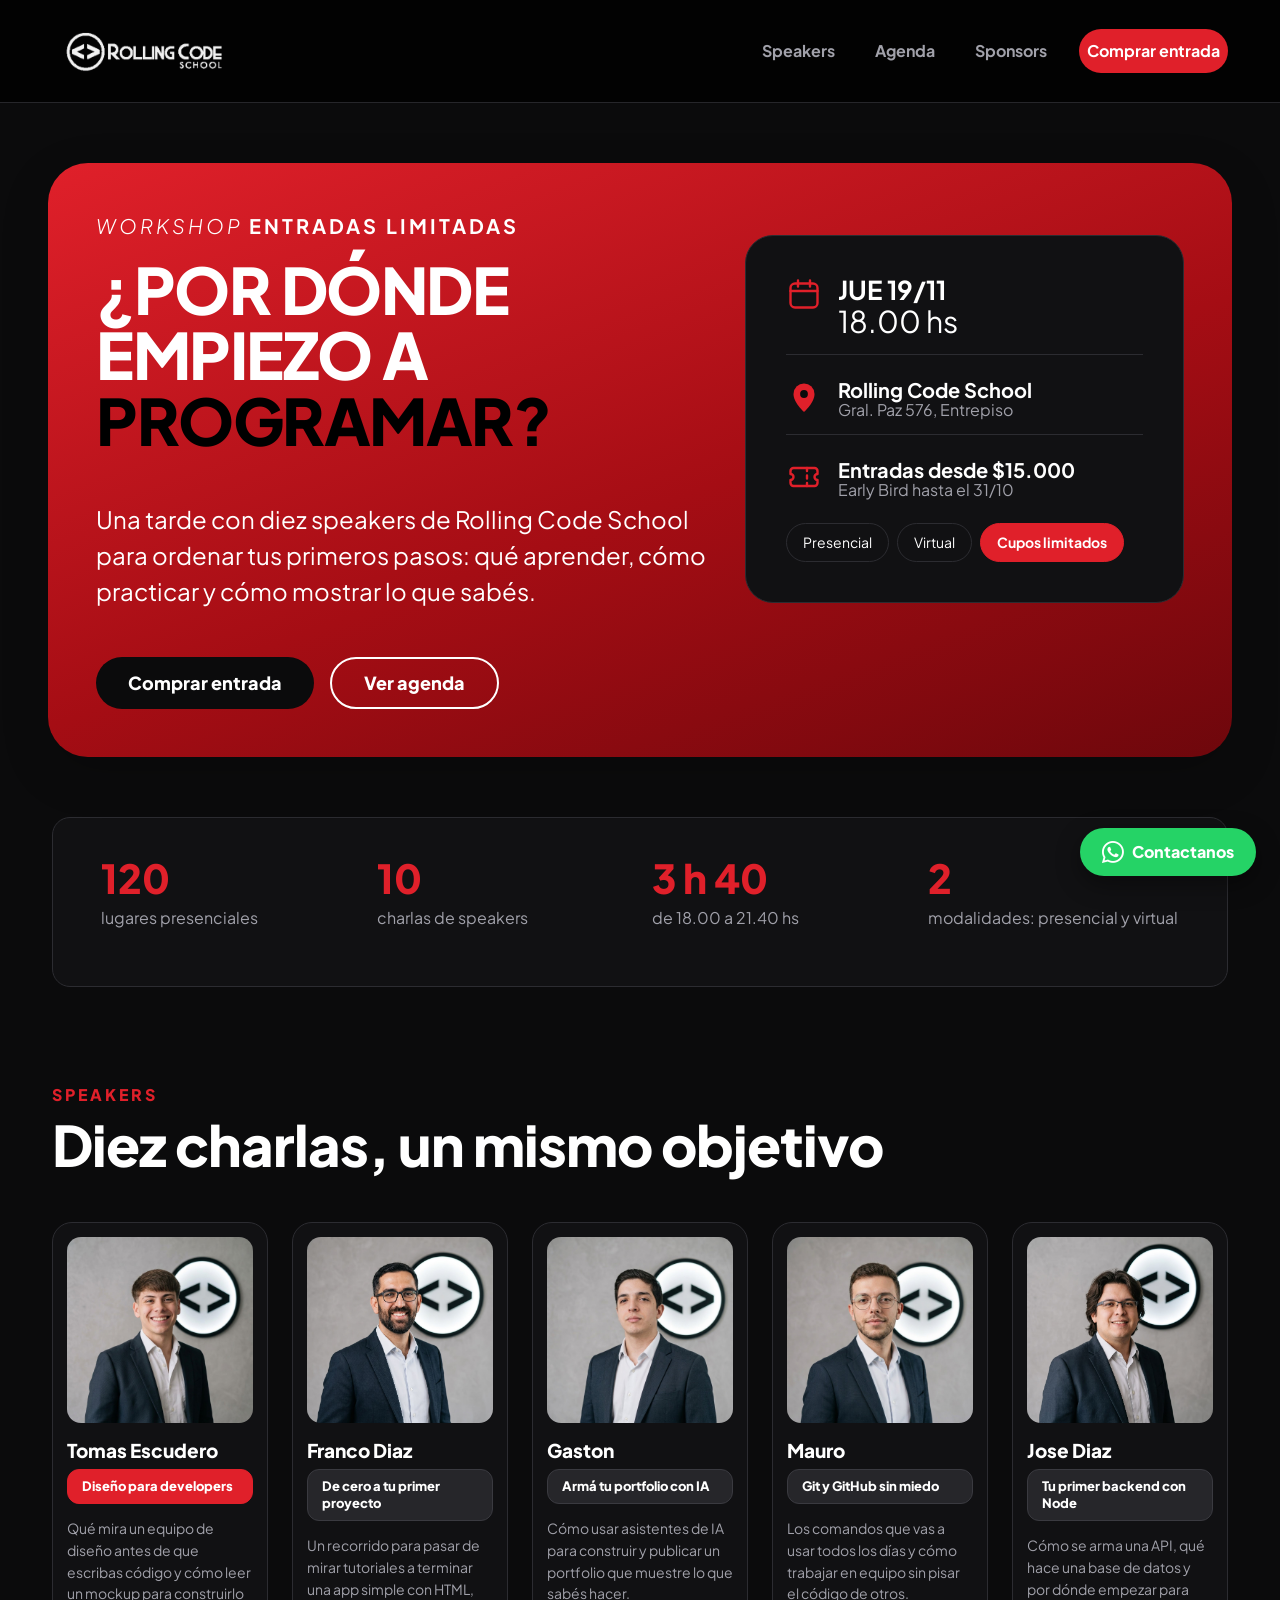
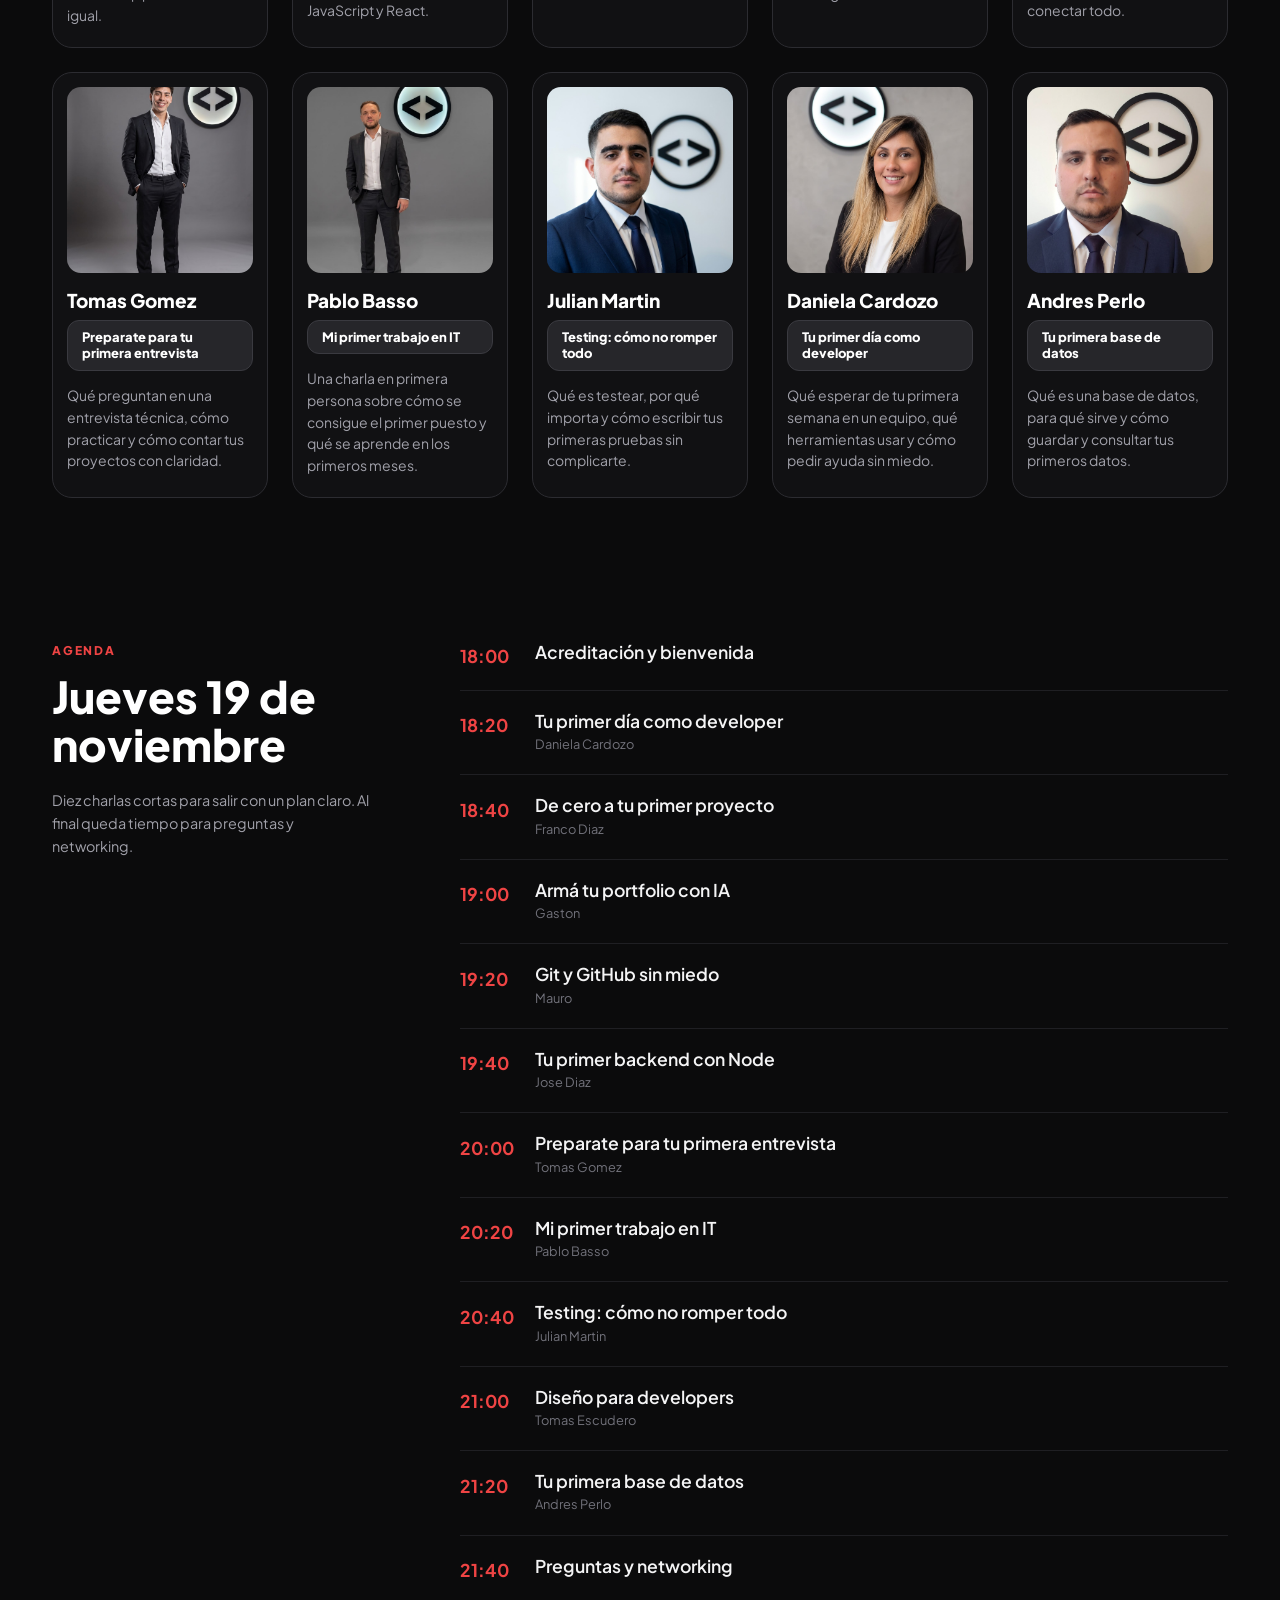
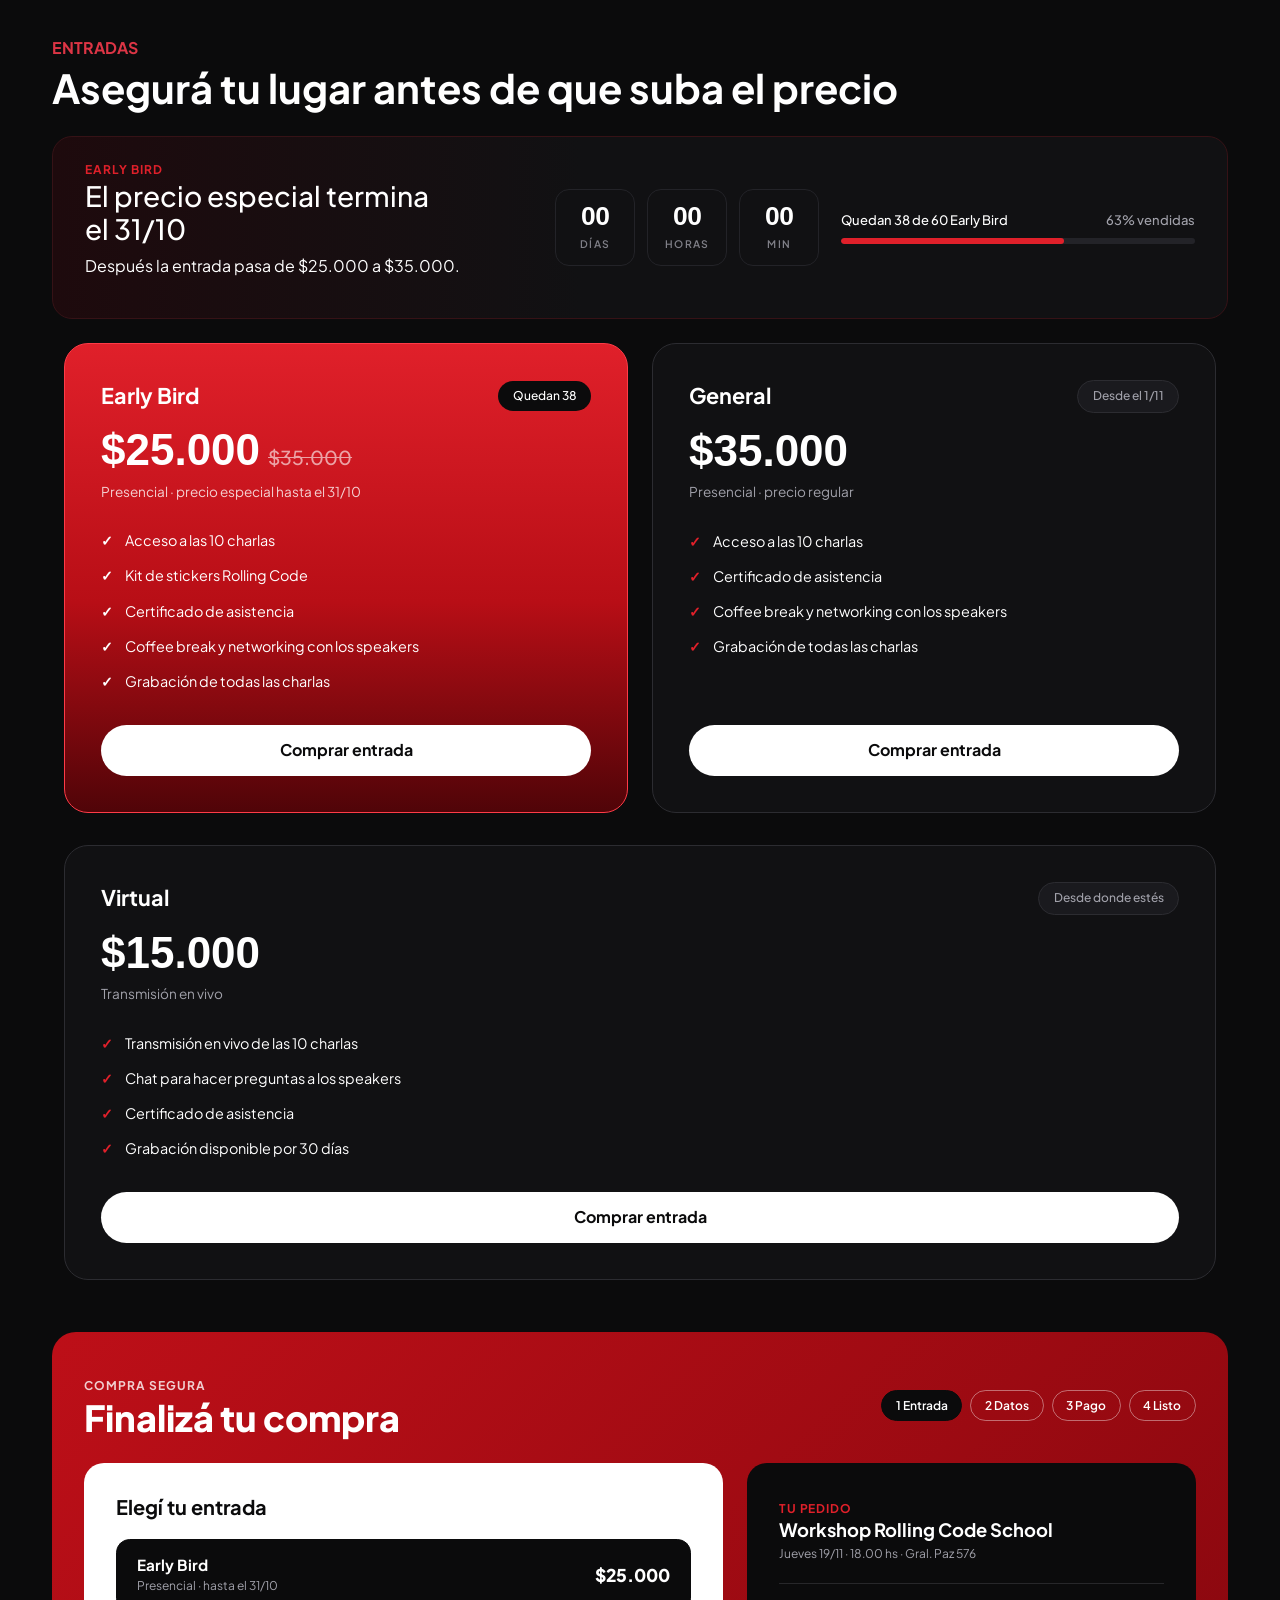
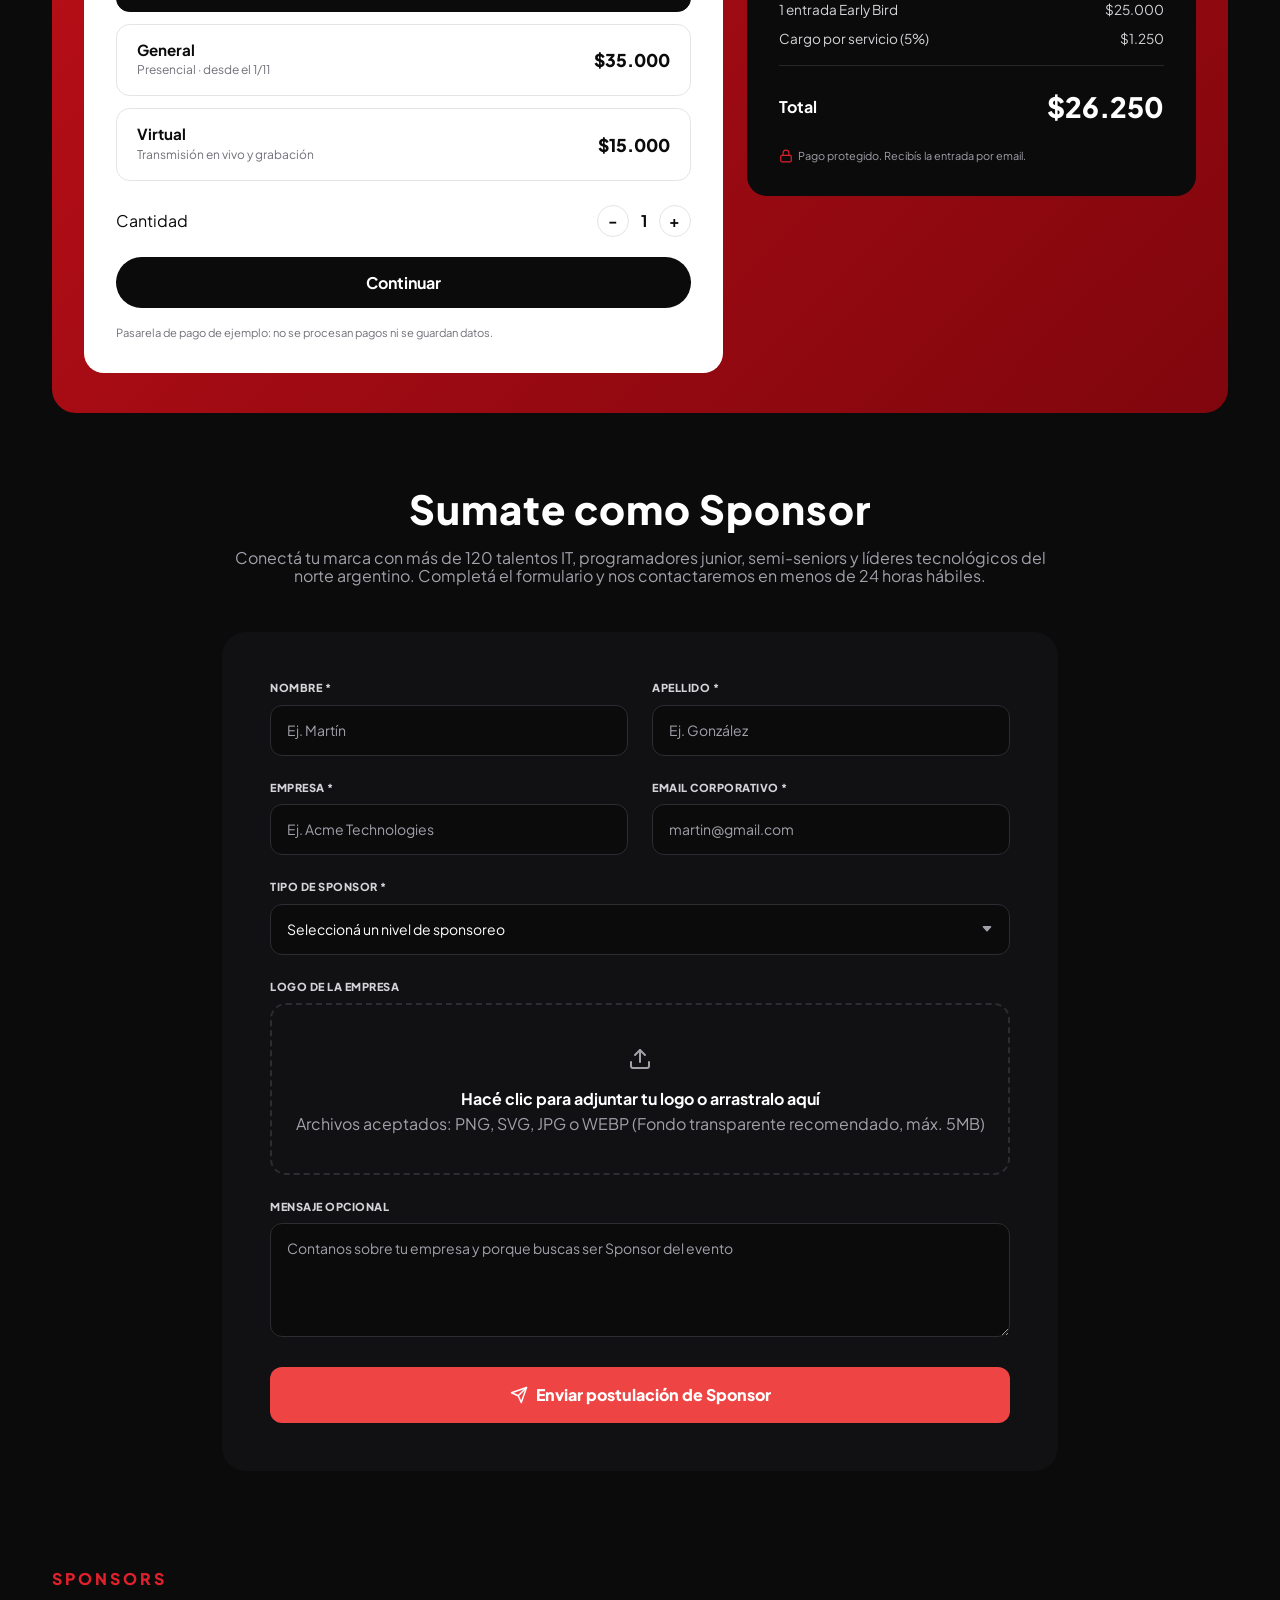
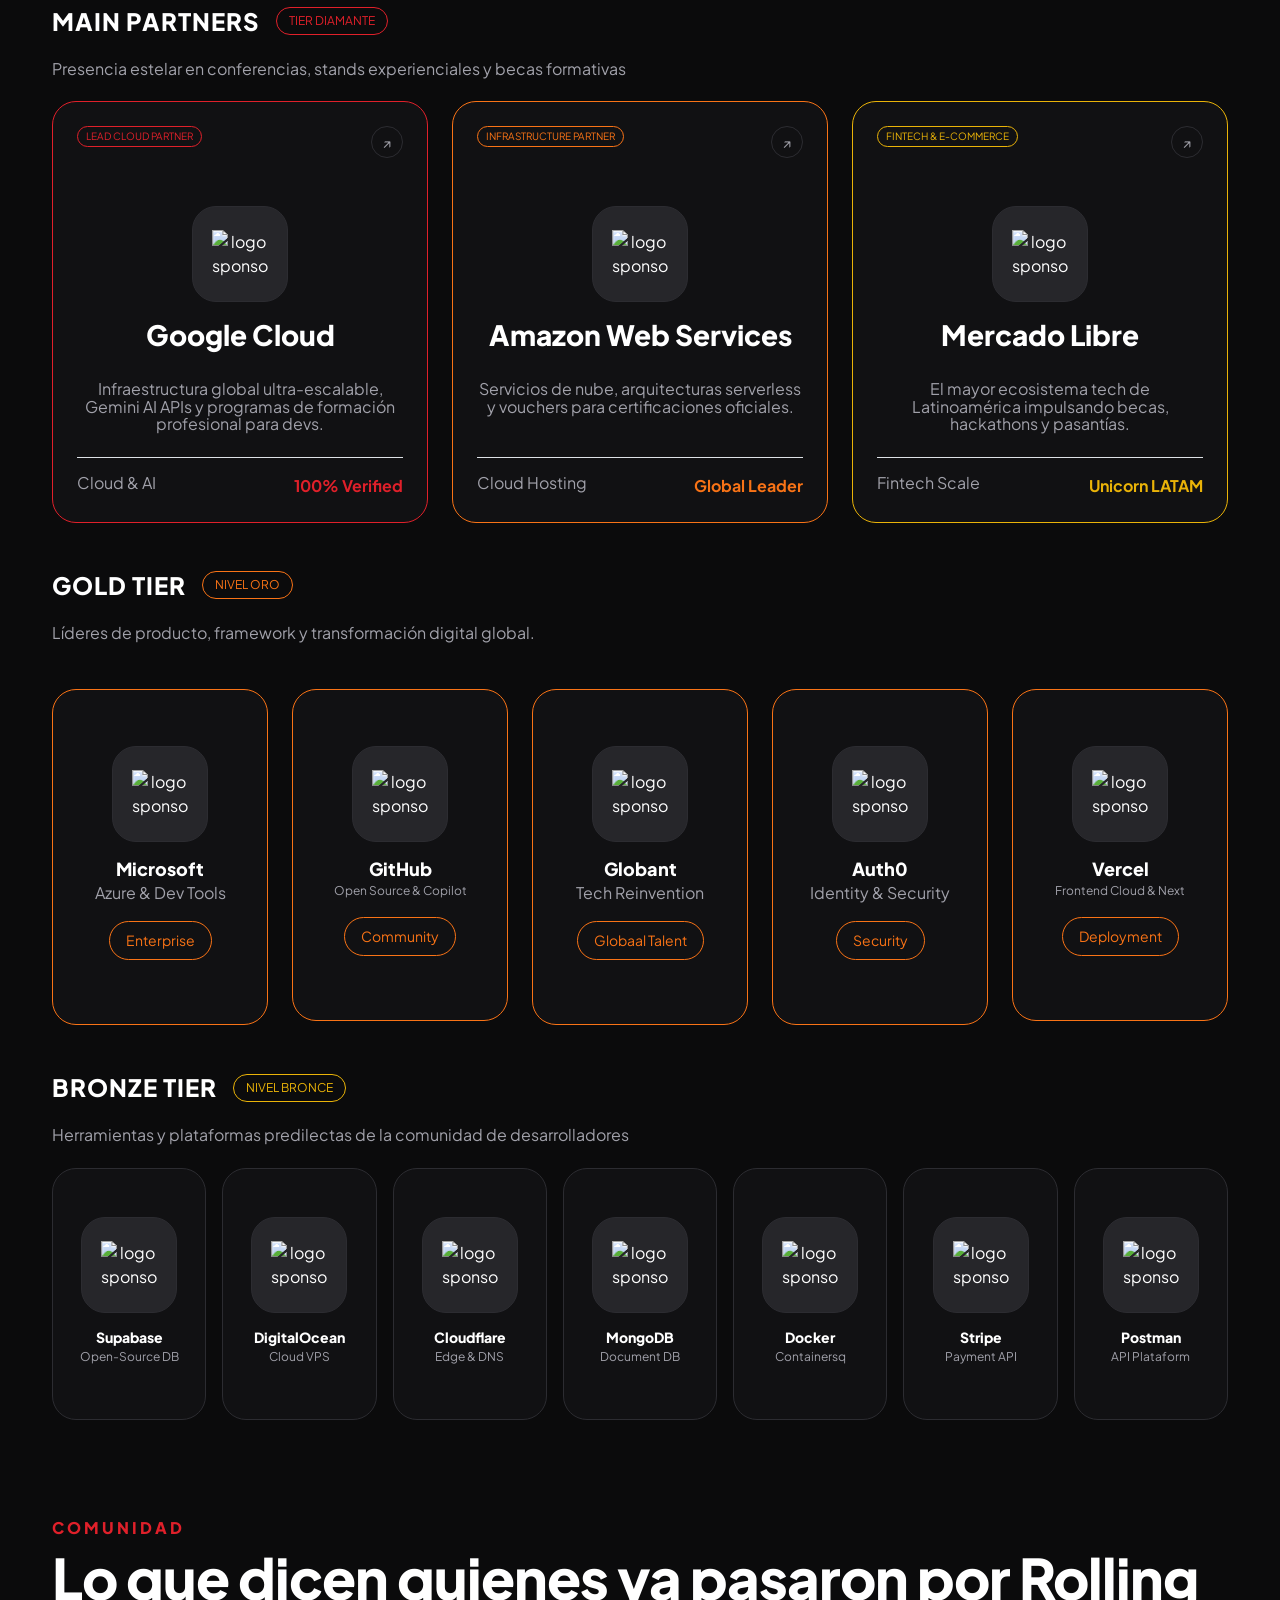
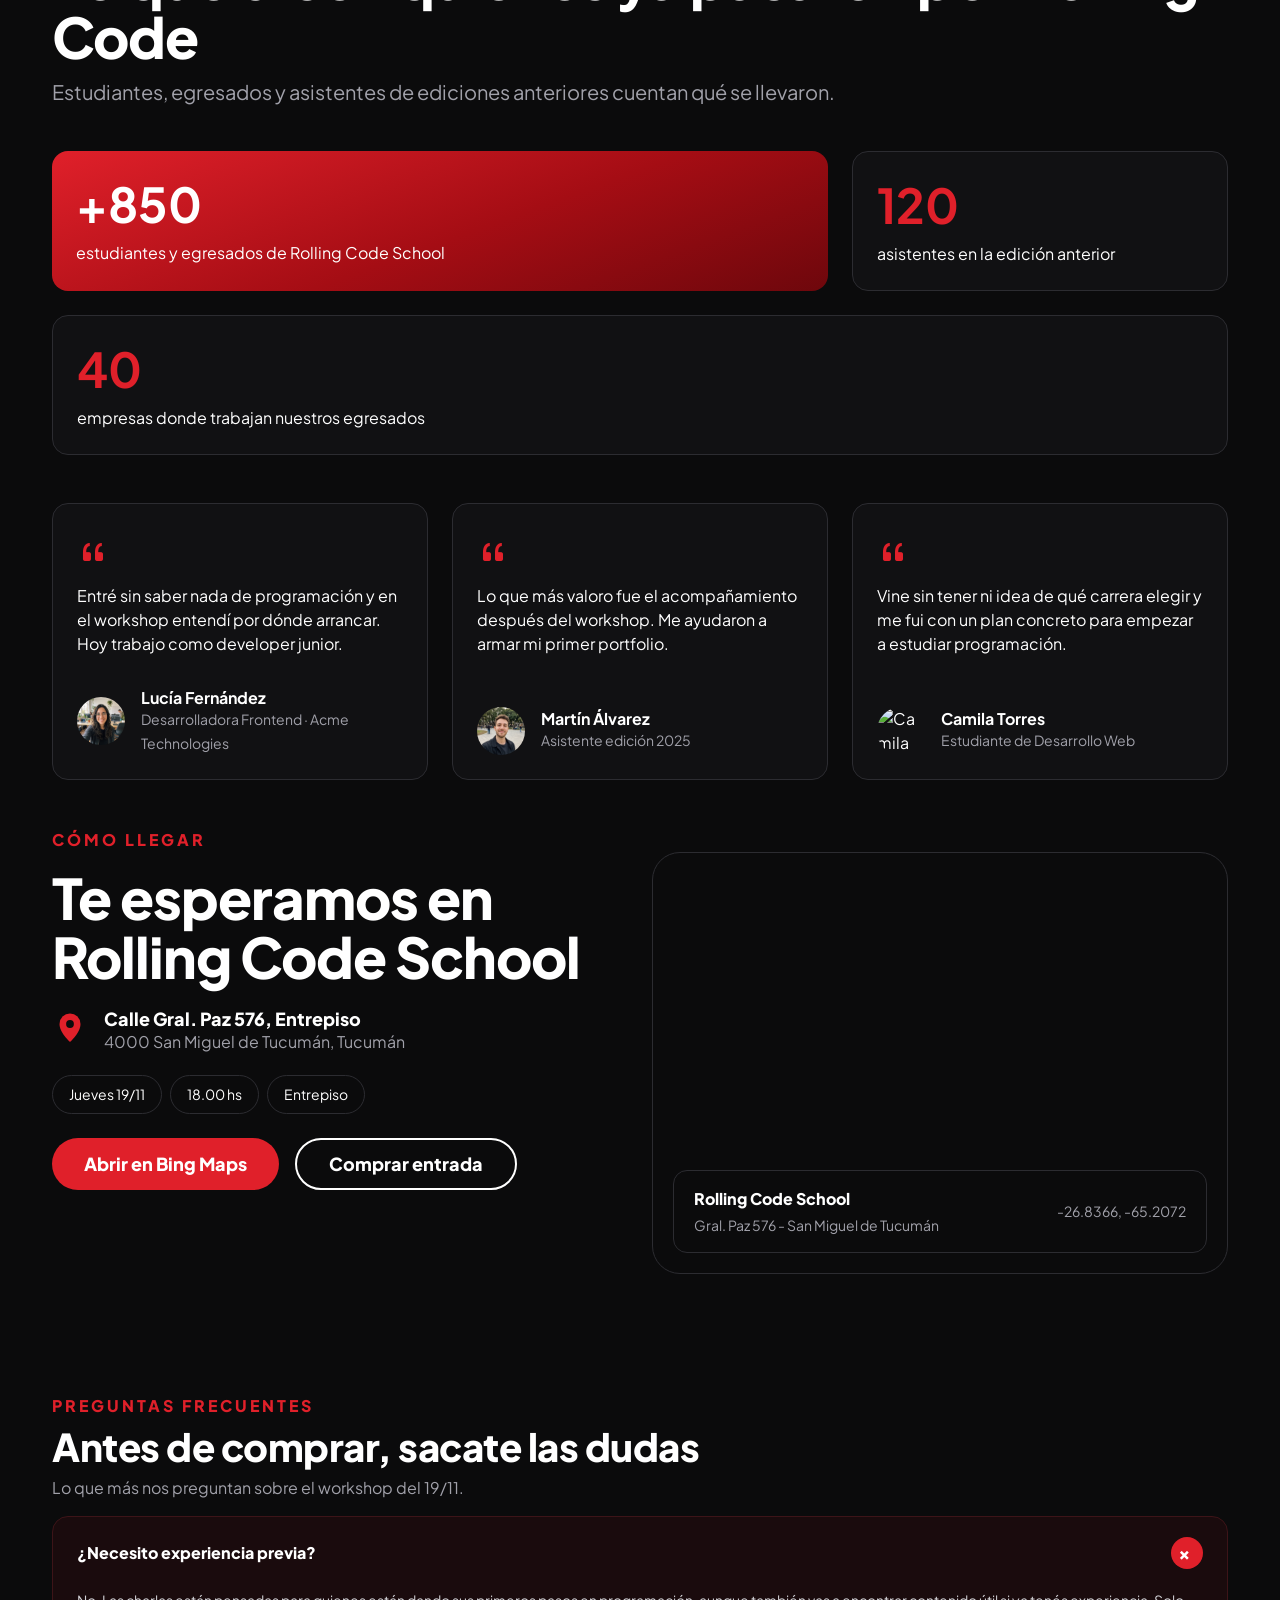
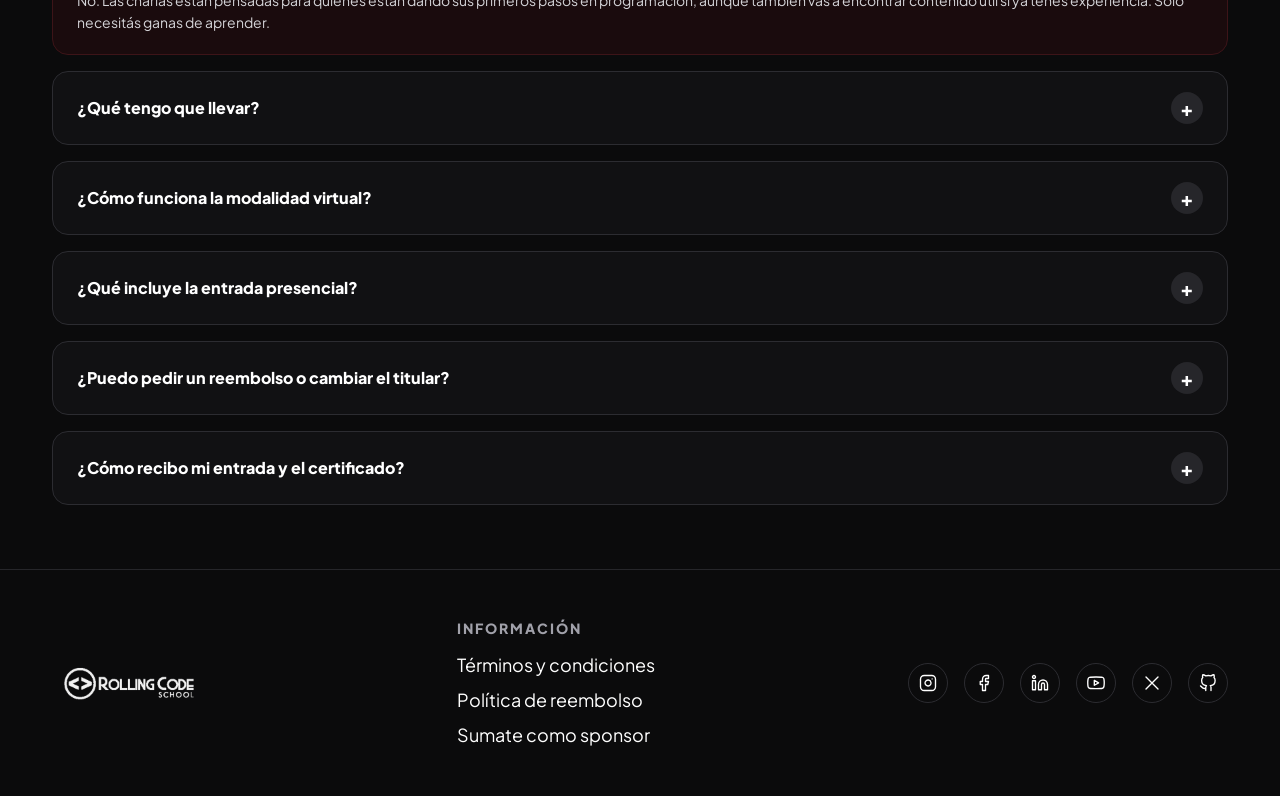
==== commit 2cc2bb84: "fix: se corrige navbar y footer en 404" ====
--- a/index.html
+++ b/index.html
@@ -64,14 +64,6 @@
 
               <li class="nav-item">
                 <a class="nav-link" href="#sponsors">Sponsors</a>
-              </li>
-              <li class="nav-item">
-                <a class="nav-link" href="#como-llegar">Cómo llegar</a>
-              </li>
-              <li class="nav-item">
-                <a class="nav-link" href="#preguntas-frecuentes"
-                  >Preguntas Frecuentes</a
-                >
               </li>
               <li class="nav-item">
                 <a class="nav-link btn-comprar" href="#entradas"
@@ -806,15 +798,15 @@
                   class="contador-grid justify-content-start justify-content-lg-center"
                 >
                   <div class="contador-item">
-                    <div class="contador-numero">17</div>
+                    <div class="contador-numero">00</div>
                     <div class="contador-dia">DÍAS</div>
                   </div>
                   <div class="contador-item">
-                    <div class="contador-numero">09</div>
+                    <div class="contador-numero">00</div>
                     <div class="contador-dia">HORAS</div>
                   </div>
                   <div class="contador-item">
-                    <div class="contador-numero">24</div>
+                    <div class="contador-numero">00</div>
                     <div class="contador-dia">MIN</div>
                   </div>
                 </div>
@@ -1137,7 +1129,7 @@
       <!-- fin compra segura -->
 
       <!-- nuevo sponsor -->
-      <section class="sponsor-form-section">
+      <section id="sponsors" class="sponsor-form-section pt-5">
         <div class="container sponsor-form-container mx-auto">
           <div class="text-center mb-5">
             <h2 class="sponsor-tier-title fs-1 mb-3">Sumate como Sponsor</h2>
@@ -1301,7 +1293,7 @@
       </section>
       <!-- fin nuevo sponsor -->
       <!-- seccion de sponsors -->
-      <section id="sponsors" class="sponsors-section py-5">
+      <section class="sponsors-section py-5">
         <div class="container">
           <p class="section-label mb-3">SPONSORS</p>
           <div class="mb-5">
@@ -1794,6 +1786,245 @@
         </div>
       </section>
       <!-- fin sponsor -->
+      <!-- fin nuevo sponsor -->
+      <section id="comunidad">
+      <section id="comunidad">
+        <div class="container">
+          <span class="etiqueta">Comunidad</span>
+          <h2 class="titulo-seccion mb-3">
+            Lo que dicen quienes ya pasaron por Rolling Code
+          </h2>
+          <p class="agenda-text fs-5 mb-5">
+            Estudiantes, egresados y asistentes de ediciones anteriores cuentan
+            qué se llevaron.
+          </p>
+
+          <!-- Estadísticas -->
+          <div class="row g-3 g-lg-4 mb-5">
+            <div class="col-12 col-lg-8">
+              <div class="card h-100 p-4 rounded-4">
+                <div class="card-body p-0">
+                  <p class="display-5 fw-bold mb-2">+850</p>
+                  <p class="card-text mb-0">
+                    estudiantes y egresados de Rolling Code School
+                  </p>
+                </div>
+              </div>
+            </div>
+            <div class="col-6 col-lg-4">
+              <div class="card h-100 p-4 rounded-4">
+                <div class="card-body p-0">
+                  <p class="display-5 fw-bold mb-2">120</p>
+                  <p class="card-text mb-0">
+                    asistentes en la edición anterior
+                  </p>
+                </div>
+              </div>
+            </div>
+            <div class="col-6 col-lg-12">
+              <div class="card h-100 p-4 rounded-4">
+                <div class="card-body p-0">
+                  <p class="display-5 fw-bold mb-2">40</p>
+                  <p class="card-text mb-0">
+                    empresas donde trabajan nuestros egresados
+                  </p>
+                </div>
+              </div>
+            </div>
+          </div>
+
+          <!-- Testimonios: ESCRITORIO (lg en adelante) -->
+          <div class="d-none d-lg-block">
+            <div class="row row-cols-lg-3 g-4">
+              <div class="col">
+                <div class="card h-100 p-4 rounded-4">
+                  <div class="card-body p-0 d-flex flex-column">
+                    <i class="bi bi-quote fs-2 mb-2"></i>
+                    <p class="card-text flex-grow-1">
+                      Entré sin saber nada de programación y en el workshop
+                      entendí por dónde arrancar. Hoy trabajo como developer
+                      junior.
+                    </p>
+                    <div class="d-flex align-items-center gap-3 mt-3">
+                      <img
+                        src="assets/img/luciafoto.jfif"
+                        alt="Lucía Fernández"
+                        class="testimonio-avatar"
+                      />
+                      <div>
+                        <h3 class="h6 fw-bold mb-0">Lucía Fernández</h3>
+                        <small class="agenda-text"
+                          >Desarrolladora Frontend · Acme Technologies</small
+                        >
+                      </div>
+                    </div>
+                  </div>
+                </div>
+              </div>
+              <div class="col">
+                <div class="card h-100 p-4 rounded-4">
+                  <div class="card-body p-0 d-flex flex-column">
+                    <i class="bi bi-quote fs-2 mb-2"></i>
+                    <p class="card-text flex-grow-1">
+                      Lo que más valoro fue el acompañamiento después del
+                      workshop. Me ayudaron a armar mi primer portfolio.
+                    </p>
+                    <div class="d-flex align-items-center gap-3 mt-3">
+                      <img
+                        src="assets/img/Martinfoto.jfif"
+                        alt="Martín Álvarez"
+                        class="testimonio-avatar"
+                      />
+
+                      <div>
+                        <h3 class="h6 fw-bold mb-0">Martín Álvarez</h3>
+                        <small class="agenda-text"
+                          >Asistente edición 2025</small
+                        >
+                      </div>
+                    </div>
+                  </div>
+                </div>
+              </div>
+              <div class="col">
+                <div class="card h-100 p-4 rounded-4">
+                  <div class="card-body p-0 d-flex flex-column">
+                    <i class="bi bi-quote fs-2 mb-2"></i>
+                    <p class="card-text flex-grow-1">
+                      Vine sin tener ni idea de qué carrera elegir y me fui con
+                      un plan concreto para empezar a estudiar programación.
+                    </p>
+                    <div class="d-flex align-items-center gap-3 mt-3">
+                      <img
+                        src="assets/img/camilafoto.jfif"
+                        alt="Camila Torres"
+                        class="testimonio-avatar"
+                      />
+
+                      <div>
+                        <h3 class="h6 fw-bold mb-0">Camila Torres</h3>
+                        <small class="agenda-text"
+                          >Estudiante de Desarrollo Web</small
+                        >
+                      </div>
+                    </div>
+                  </div>
+                </div>
+              </div>
+            </div>
+          </div>
+
+          <!-- Testimonios: CELULAR Y TABLET (menos de lg): carrusel -->
+          <div class="d-lg-none">
+            <div
+              id="carruselTestimonios"
+              class="carousel slide"
+              data-bs-touch="true"
+              data-bs-interval="false"
+            >
+              <div class="carousel-inner">
+                <div class="carousel-item active">
+                  <div class="card p-4 rounded-4">
+                    <div class="card-body p-0 d-flex flex-column">
+                      <i class="bi bi-quote fs-2 mb-2"></i>
+                      <p class="card-text flex-grow-1">
+                        Entré sin saber nada de programación y en el workshop
+                        entendí por dónde arrancar. Hoy trabajo como developer
+                        junior.
+                      </p>
+                      <div class="d-flex align-items-center gap-3 mt-3">
+                        <img
+                        src="assets/img/luciafoto.jfif"
+                        alt="Lucía Fernández"
+                        class="testimonio-avatar"
+                      />
+                        <div>
+                          <h3 class="h6 fw-bold mb-0">Lucía Fernández</h3>
+                          <small class="agenda-text"
+                            >Desarrolladora Frontend · Acme Technologies</small
+                          >
+                        </div>
+                      </div>
+                    </div>
+                  </div>
+                </div>
+                <div class="carousel-item">
+                  <div class="card p-4 rounded-4">
+                    <div class="card-body p-0 d-flex flex-column">
+                      <i class="bi bi-quote fs-2 mb-2"></i>
+                      <p class="card-text flex-grow-1">
+                        Lo que más valoro fue el acompañamiento después del
+                        workshop. Me ayudaron a armar mi primer portfolio.
+                      </p>
+                      <div class="d-flex align-items-center gap-3 mt-3">
+                        <img
+                        src="assets/img/Martinfoto.jfif"
+                        alt="Martín Álvarez"
+                        class="testimonio-avatar"
+                      />
+                        <div>
+                          <h3 class="h6 fw-bold mb-0">Martín Álvarez</h3>
+                          <small class="agenda-text"
+                            >Asistente edición 2025</small
+                          >
+                        </div>
+                      </div>
+                    </div>
+                  </div>
+                </div>
+                <div class="carousel-item">
+                  <div class="card p-4 rounded-4">
+                    <div class="card-body p-0 d-flex flex-column">
+                      <i class="bi bi-quote fs-2 mb-2"></i>
+                      <p class="card-text flex-grow-1">
+                        Vine sin tener ni idea de qué carrera elegir y me fui
+                        con un plan concreto para empezar a estudiar
+                        programación.
+                      </p>
+                      <div class="d-flex align-items-center gap-3 mt-3">
+                         <img
+                        src="assets/img/camilafoto.jfif"
+                        alt="Camila Torres"
+                        class="testimonio-avatar"
+                      />
+                        <div>
+                          <h3 class="h6 fw-bold mb-0">Camila Torres</h3>
+                          <small class="agenda-text"
+                            >Estudiante de Desarrollo Web y novia de Facundo</small
+                          >
+                        </div>
+                      </div>
+                    </div>
+                  </div>
+                </div>
+              </div>
+
+              <div class="carousel-indicators carrusel-puntos">
+                <button
+                  type="button"
+                  data-bs-target="#carruselTestimonios"
+                  data-bs-slide-to="0"
+                  class="active"
+                  aria-current="true"
+                  aria-label="Slide 1"
+                ></button>
+                <button
+                  type="button"
+                  data-bs-target="#carruselTestimonios"
+                  data-bs-slide-to="1"
+                  aria-label="Slide 2"
+                ></button>
+                <button
+                  type="button"
+                  data-bs-target="#carruselTestimonios"
+                  data-bs-slide-to="2"
+                  aria-label="Slide 3"
+                ></button>
+              </div>
+            </div>
+          </div>
+        </div>
+      </section>
       <section id="como-llegar" class="container py-5">
         <div class="row">
           <div class="col-md-6 col-sm-12">
@@ -1949,6 +2180,20 @@
             class="footer-logo-img"
           />
         </a>
+         <div class="footer-info">
+          <p class="footer-info-titulo">Información</p>
+          <ul class="list-unstyled mb-0 d-flex flex-column gap-2">
+            <li>
+              <a href="pages/error404.html" class="footer-info-link">Términos y condiciones</a>
+            </li>
+            <li>
+              <a href="pages/error404.html" class="footer-info-link">Política de reembolso</a>
+            </li>
+            <li>
+              <a href="#sponsors" class="footer-info-link">Sumate como sponsor</a>
+            </li>
+          </ul>
+        </div>
         <ul class="list-unstyled d-flex gap-3 mb-0">
           <li>
             <a
--- a/css/styles.css
+++ b/css/styles.css
@@ -2011,3 +2011,23 @@
   object-fit: cover;
   flex-shrink: 0;
 }
+
+.footer-info-titulo {
+  color: var(--rc-text-mute);
+  font-size: 14px;
+  font-weight: 800;
+  letter-spacing: 2px;
+  text-transform: uppercase;
+  margin-bottom: 12px;
+}
+
+.footer-info-link {
+  color: var(--rc-white);
+  font-size: 18px;
+  text-decoration: none;
+  transition: color 0.2s ease;
+}
+
+.footer-info-link:hover {
+  color: var(--rc-red);
+}
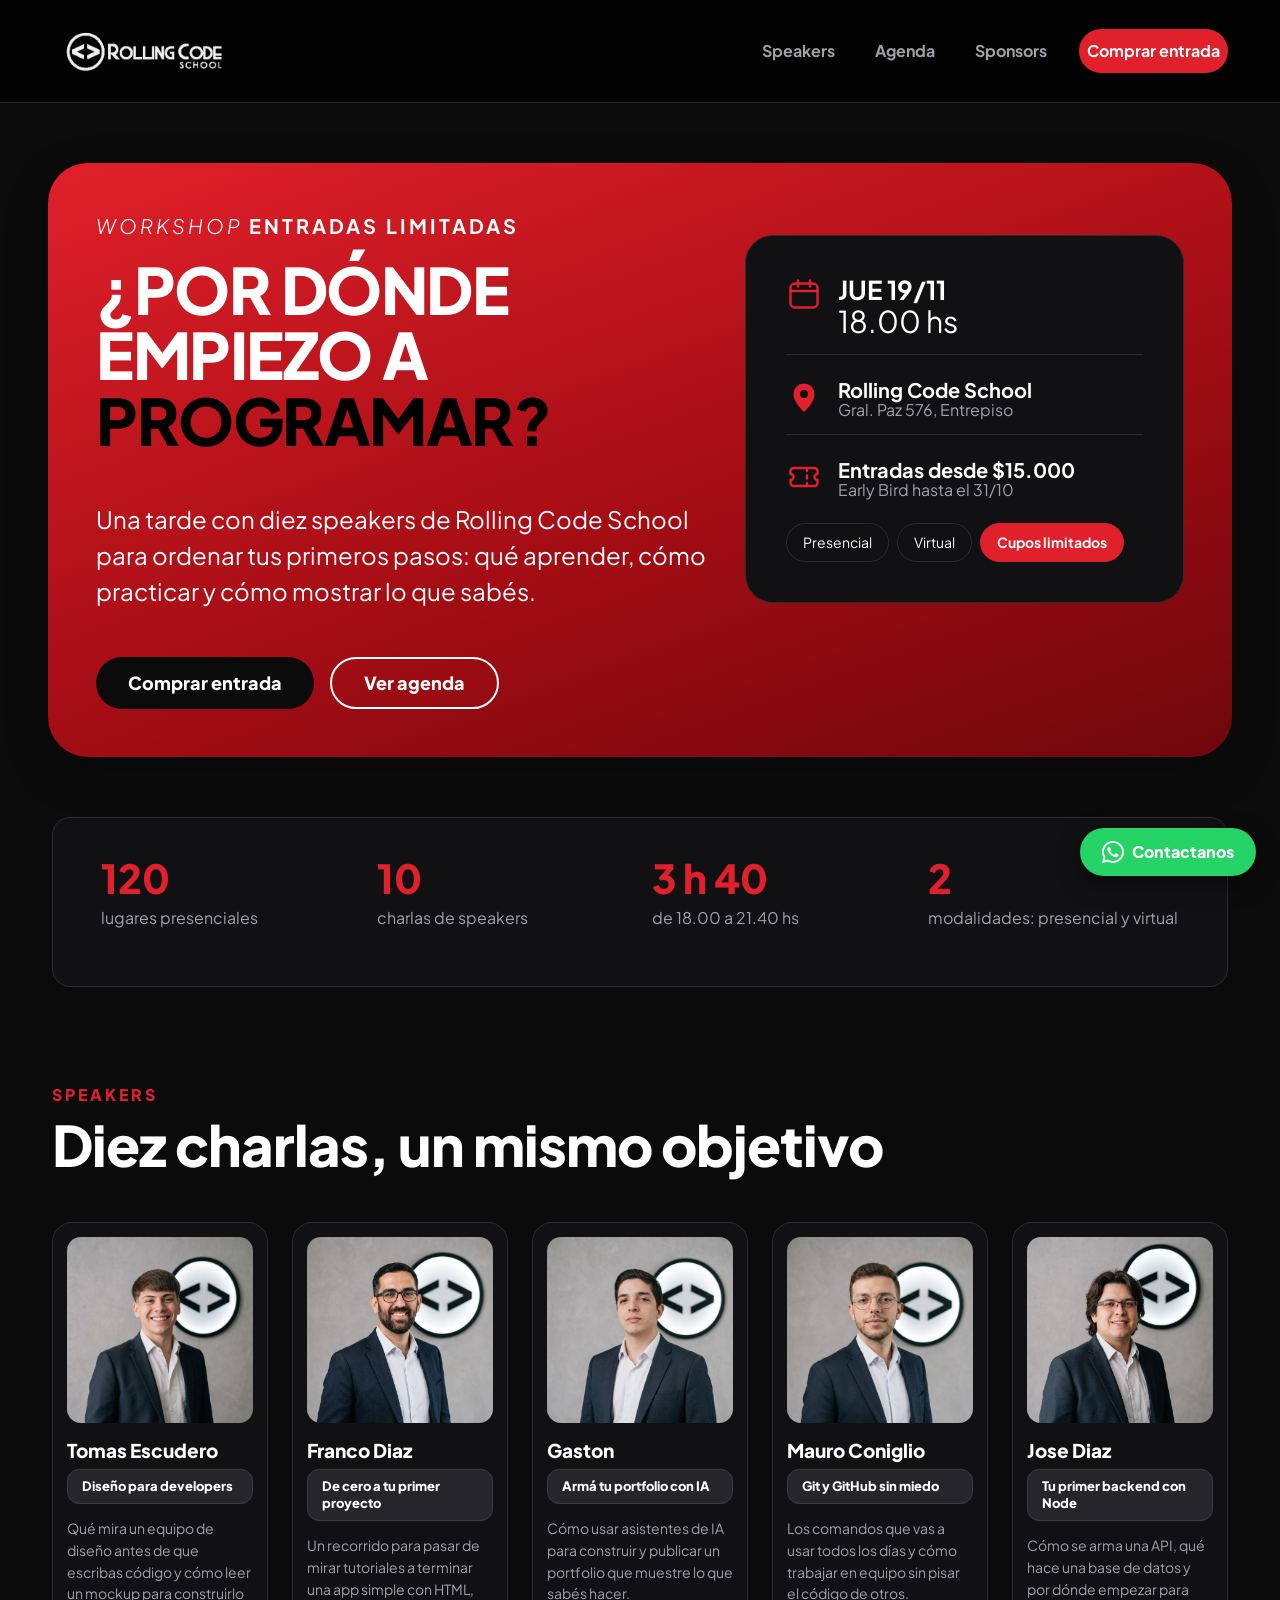
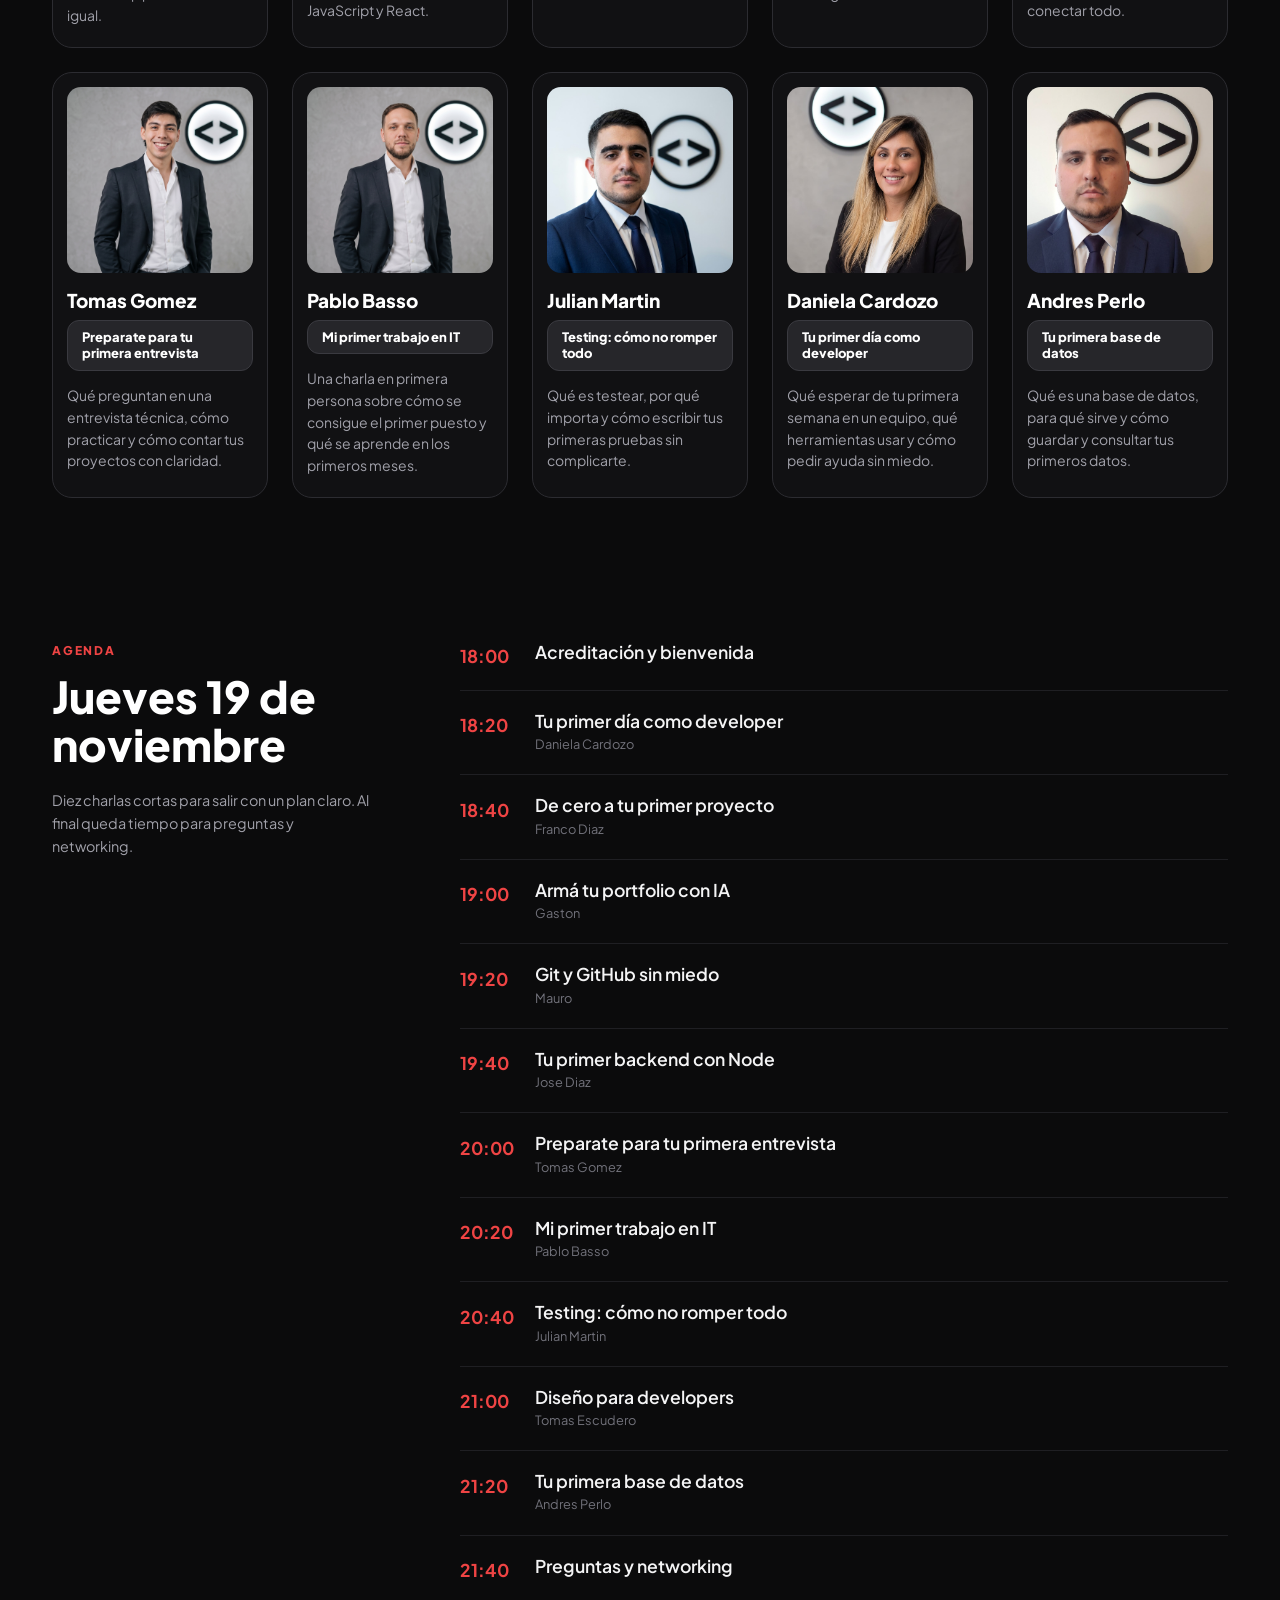
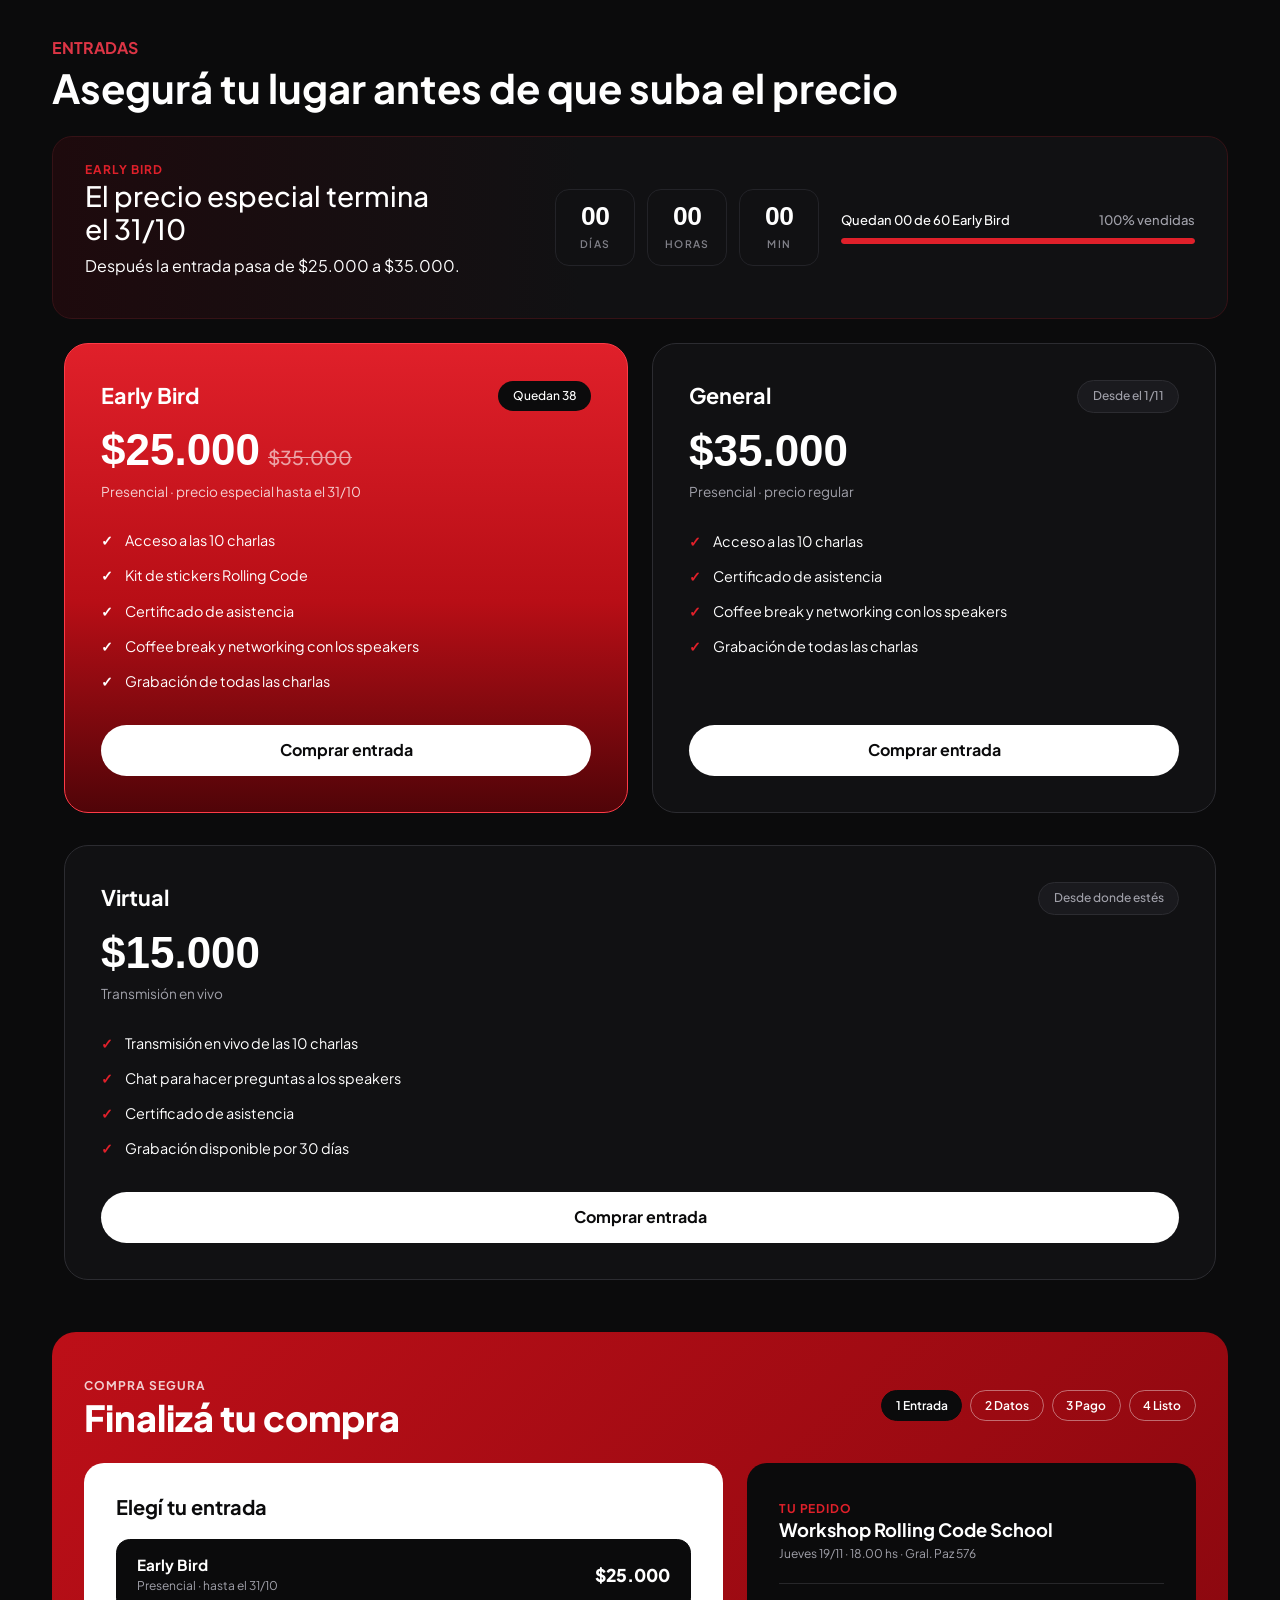
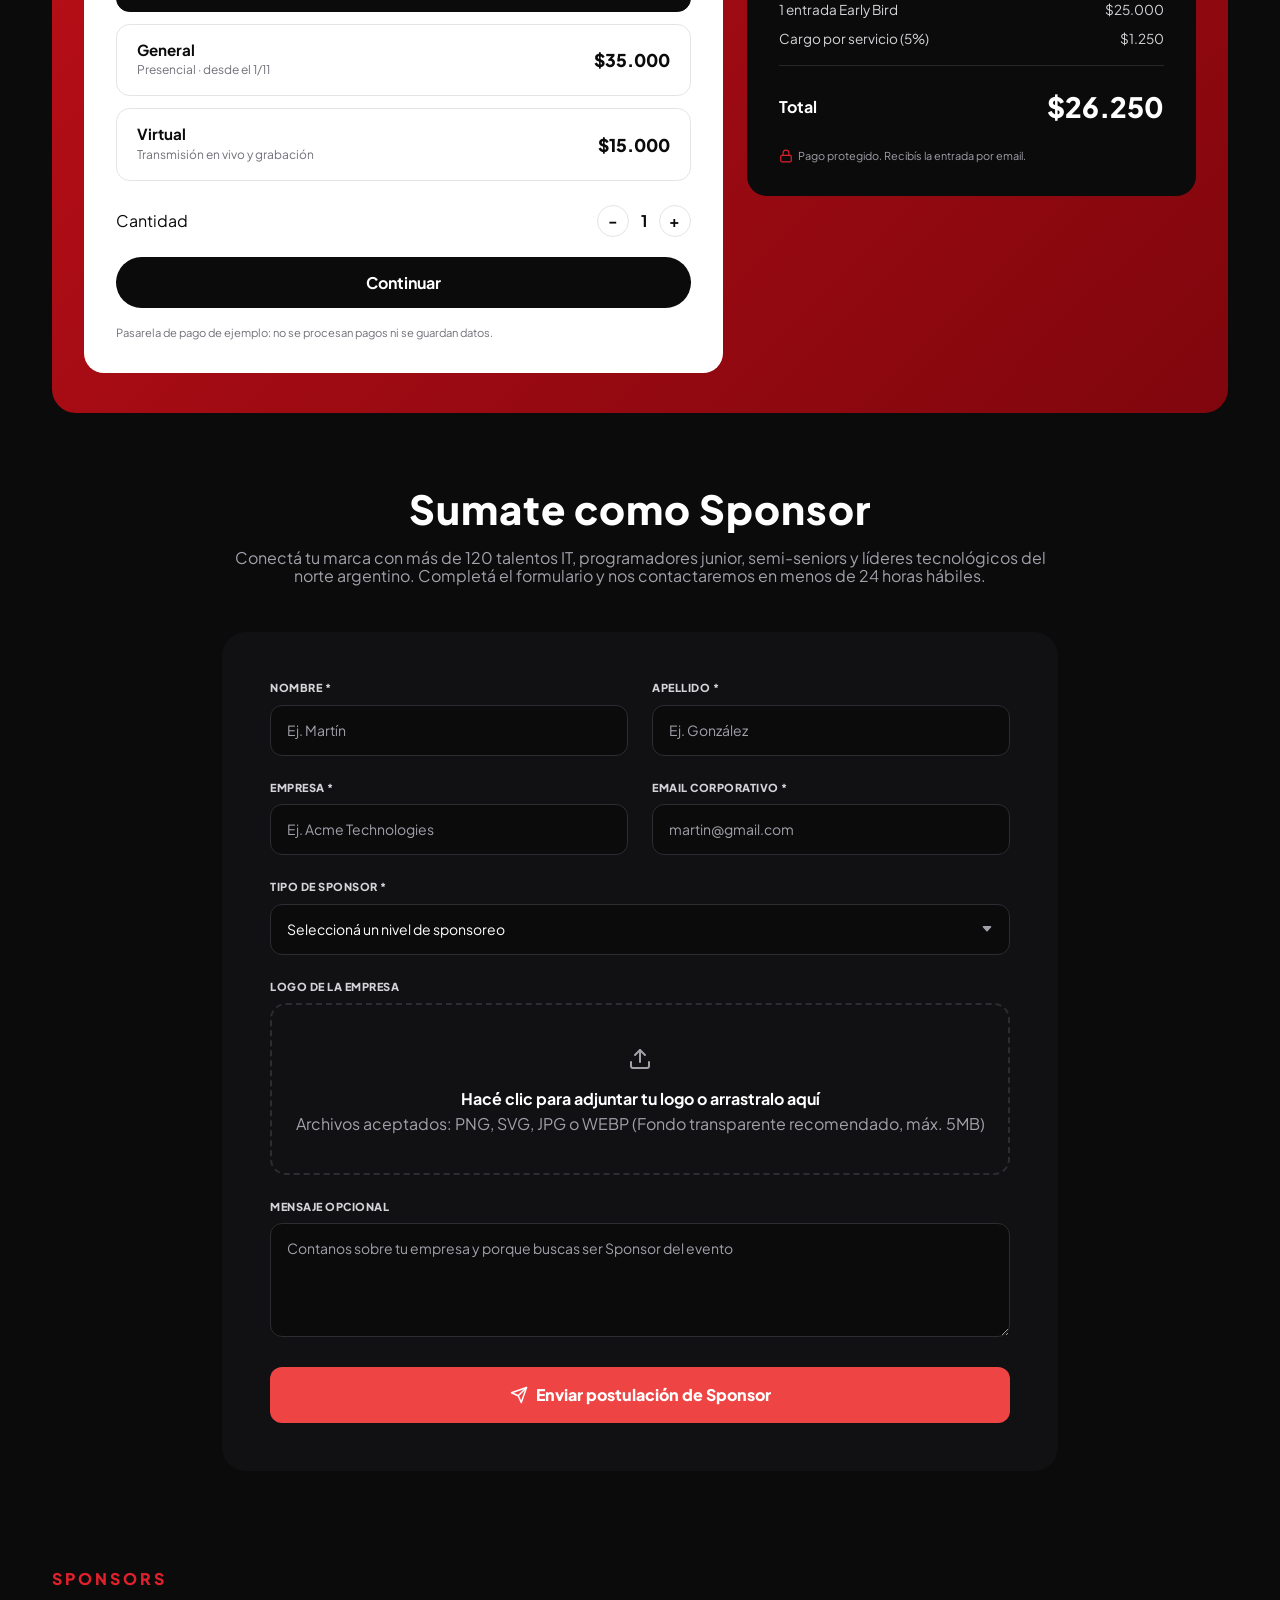
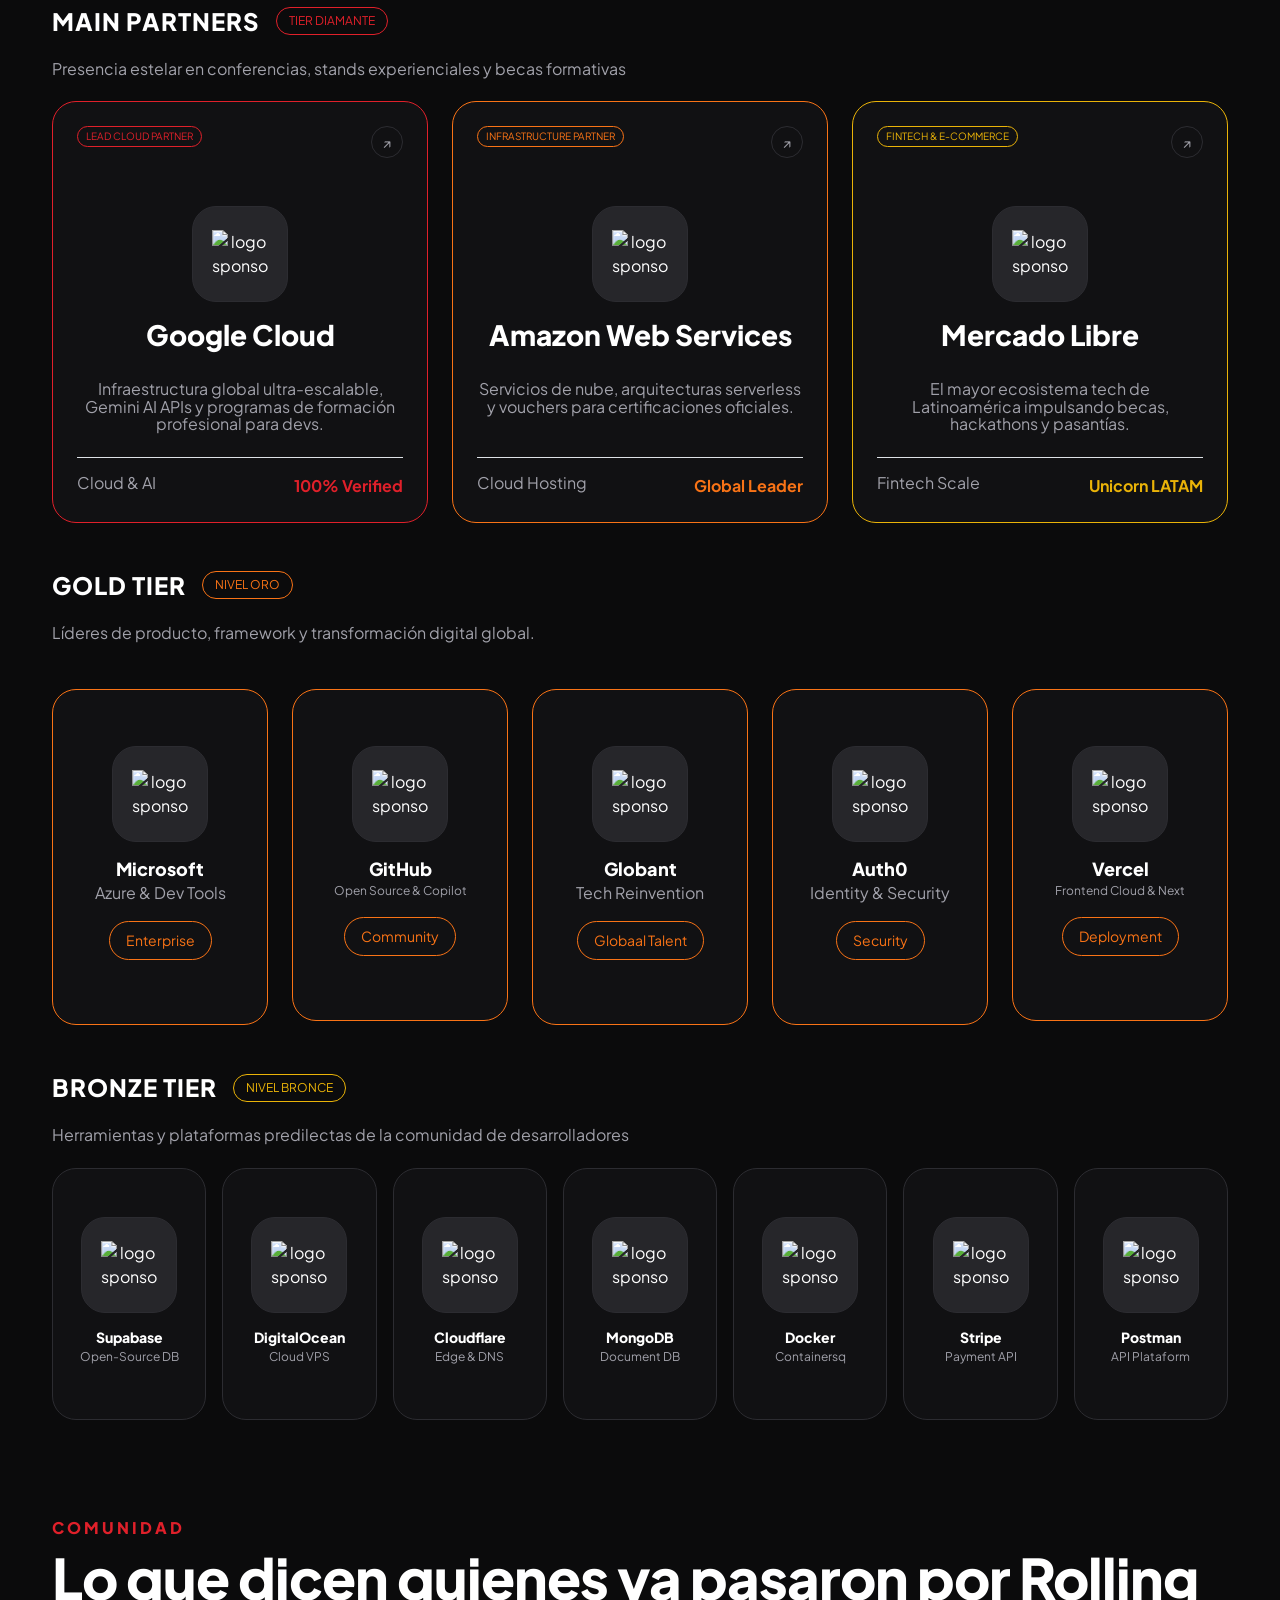
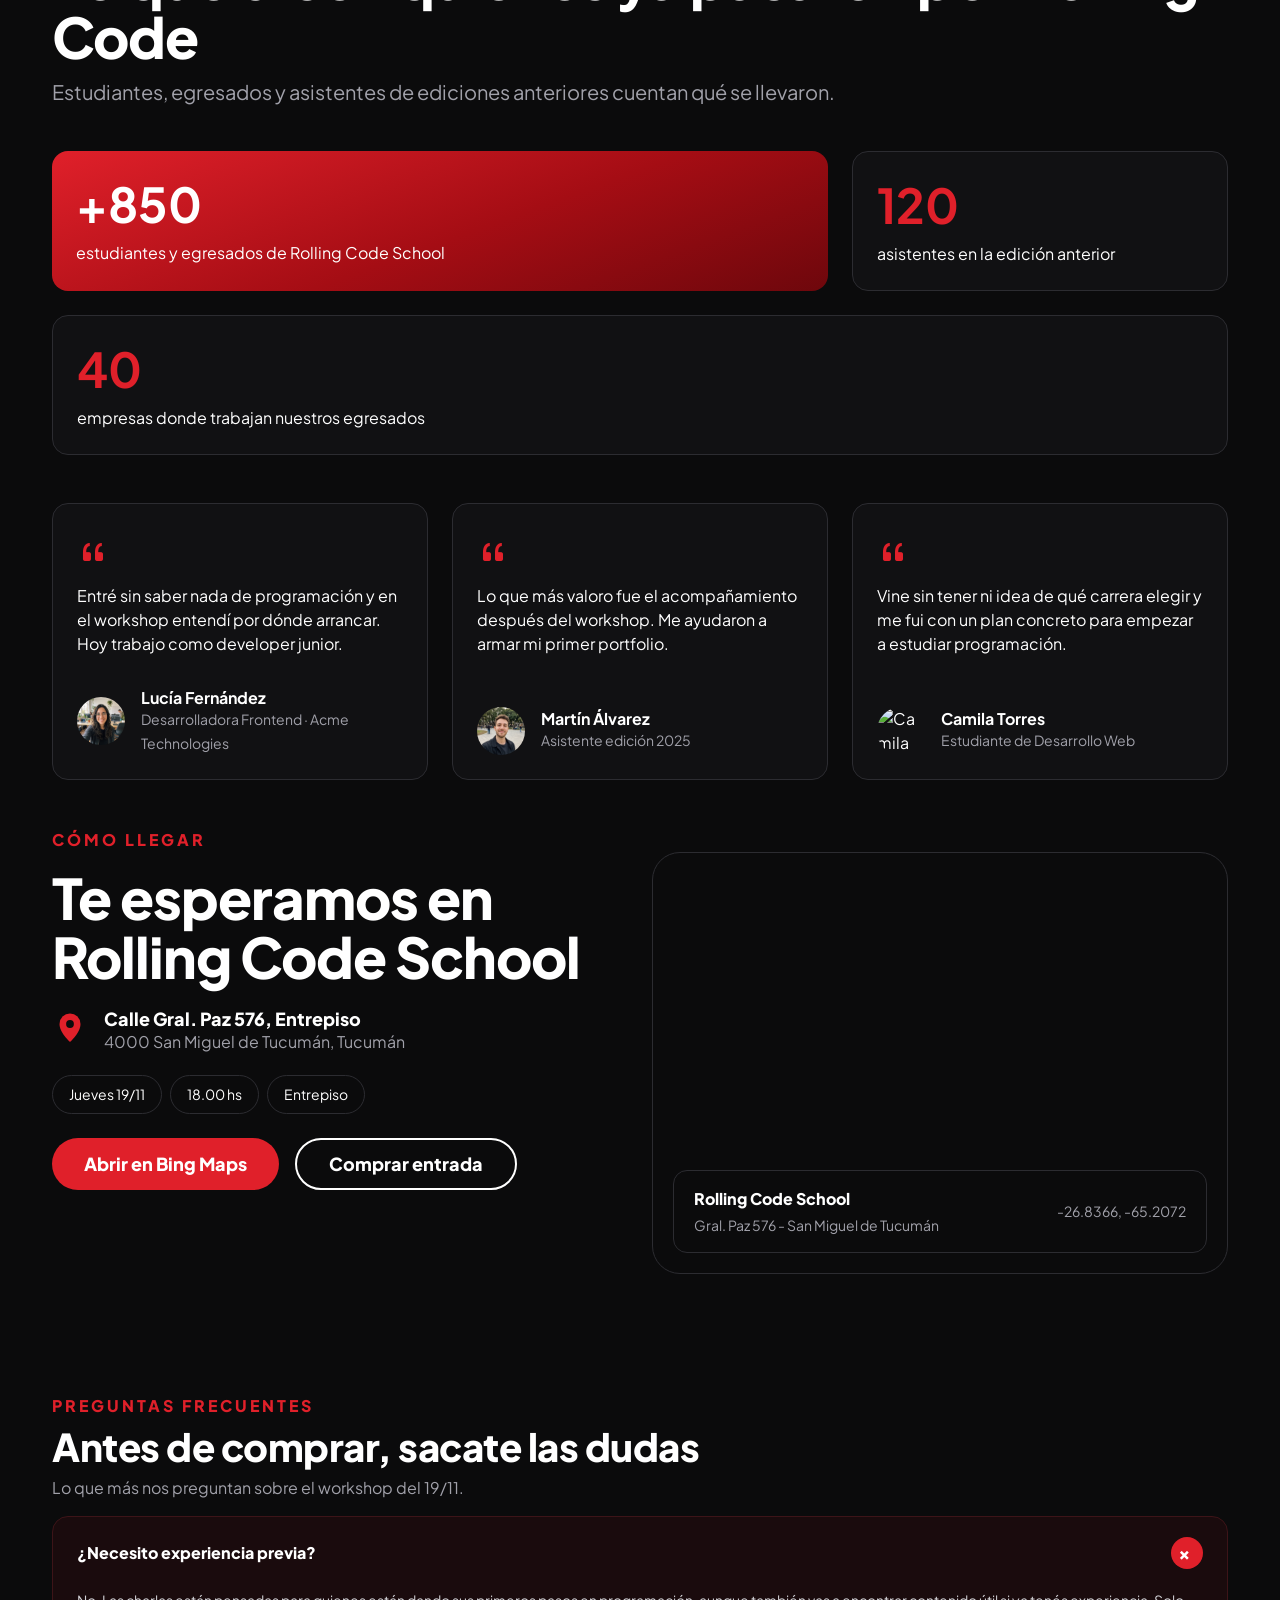
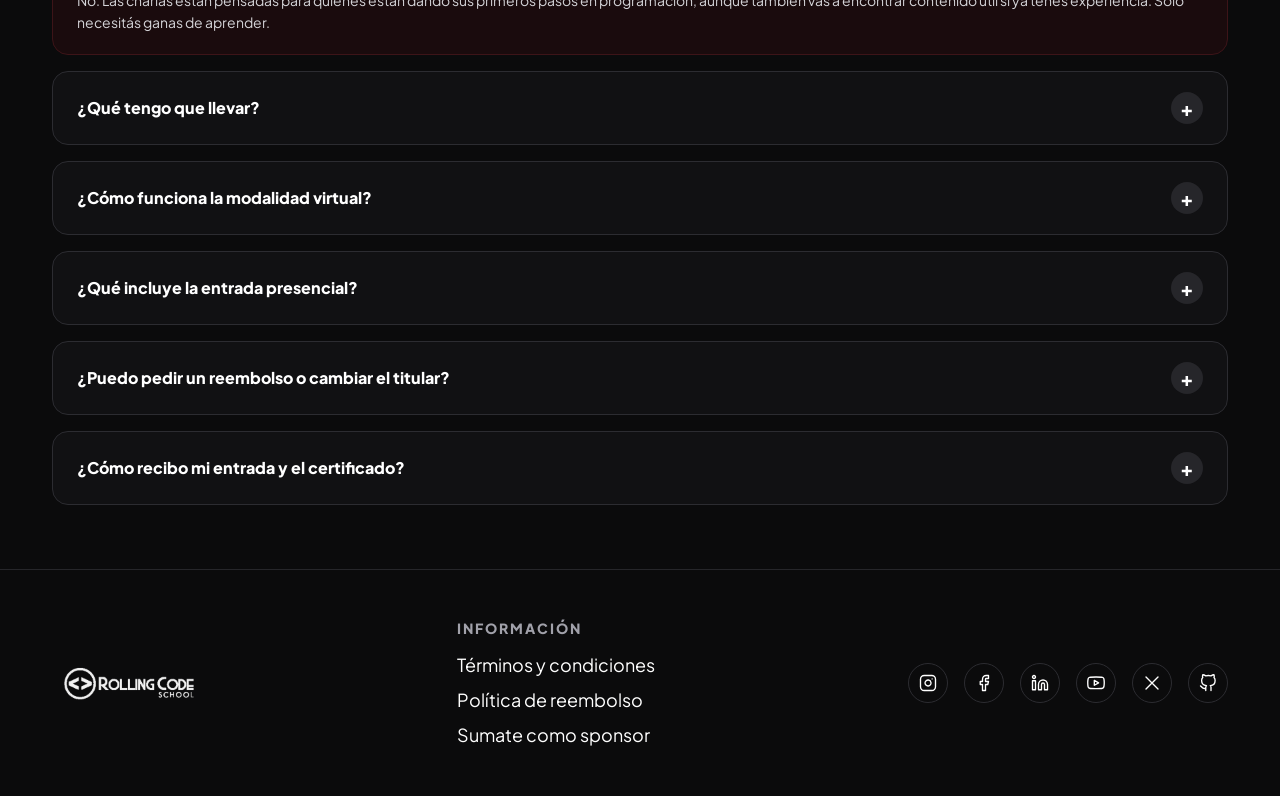
==== commit ab4872a5: "fix: se corrige la seccion de entradas la barra de porcentaje" ====
--- a/index.html
+++ b/index.html
@@ -269,7 +269,7 @@
                       alt="Mauro"
                     />
                   </div>
-                  <h3 class="speaker-nombre">Mauro</h3>
+                  <h3 class="speaker-nombre">Mauro Coniglio</h3>
                   <span class="speaker-chip">Git y GitHub sin miedo</span>
                   <p class="speaker-texto">
                     Los comandos que vas a usar todos los días y cómo trabajar
@@ -446,7 +446,7 @@
                             alt="Gaston"
                           />
                         </div>
-                        <h3 class="speaker-nombre">Gaston</h3>
+                        <h3 class="speaker-nombre">Gaston Roger</h3>
                         <span class="speaker-chip"
                           >Armá tu portfolio con IA</span
                         >
@@ -815,14 +815,14 @@
               <div class="col-lg-3 col-xl-4">
                 <div class="progress-container">
                   <div class="progress-info">
-                    <span>Quedan 38 de 60 Early Bird</span>
-                    <span class="progress-info-mute">63% vendidas</span>
+                    <span>Quedan 00 de 60 Early Bird</span>
+                    <span class="progress-info-mute">100% vendidas</span>
                   </div>
                   <div class="progress-track">
                     <div
                       class="progress-linea"
                       role="progressbar"
-                      aria-valuenow="63"
+                      aria-valuenow="100"
                       aria-valuemin="0"
                       aria-valuemax="100"
                     ></div>
--- a/css/styles.css
+++ b/css/styles.css
@@ -1274,7 +1274,7 @@
   margin-bottom: 8px;
 }
 
-/* Chip: caja gris fuerte a todo el ancho de la tarjeta */
+
 .speaker-chip {
   display: block;
   width: 100%;
@@ -1287,11 +1287,13 @@
   line-height: 1.3;
   padding: 8px 14px;
   margin-bottom: 14px;
-}
-
-.speaker-chip--activo {
+  transition: background-color 0.3s ease, border-color 0.3s ease;  /* ← agregar */
+}
+
+.speaker-chip:hover {
   background-color: var(--rc-red);
   border-color: var(--rc-red);
+  cursor: default;
 }
 
 .speaker-texto {
@@ -1579,6 +1581,7 @@
   align-items: flex-start;
   padding: 1.25rem 0;
   border-bottom: 1px solid #1f1f23;
+  transition: transform 0.3s ease;   /* ← agregar */
 }
 
 .agenda__item:first-child {
@@ -1610,11 +1613,24 @@
   font-weight: 600;
   margin: 0;
   color: #f4f4f5;
+  transition: color 0.3s ease;
 }
 
 .agenda__speaker {
   font-size: 0.8rem;
   color: #71717a;
+}
+
+.agenda__item:hover {
+  transform: translateX(8px);
+}
+
+.agenda__item:hover .agenda__charla {
+  color: var(--rc-red);
+}
+
+.agenda__item:hover .agenda__speaker {
+  color: var(--rc-text-soft);
 }
 
 .link-txt {
@@ -1709,7 +1725,7 @@
   background-color: var(--rc-red);
   height: 100%;
   border-radius: 999px;
-  width: 63%;
+  width: 100%;
 }
 
 .tarjeta-plan {
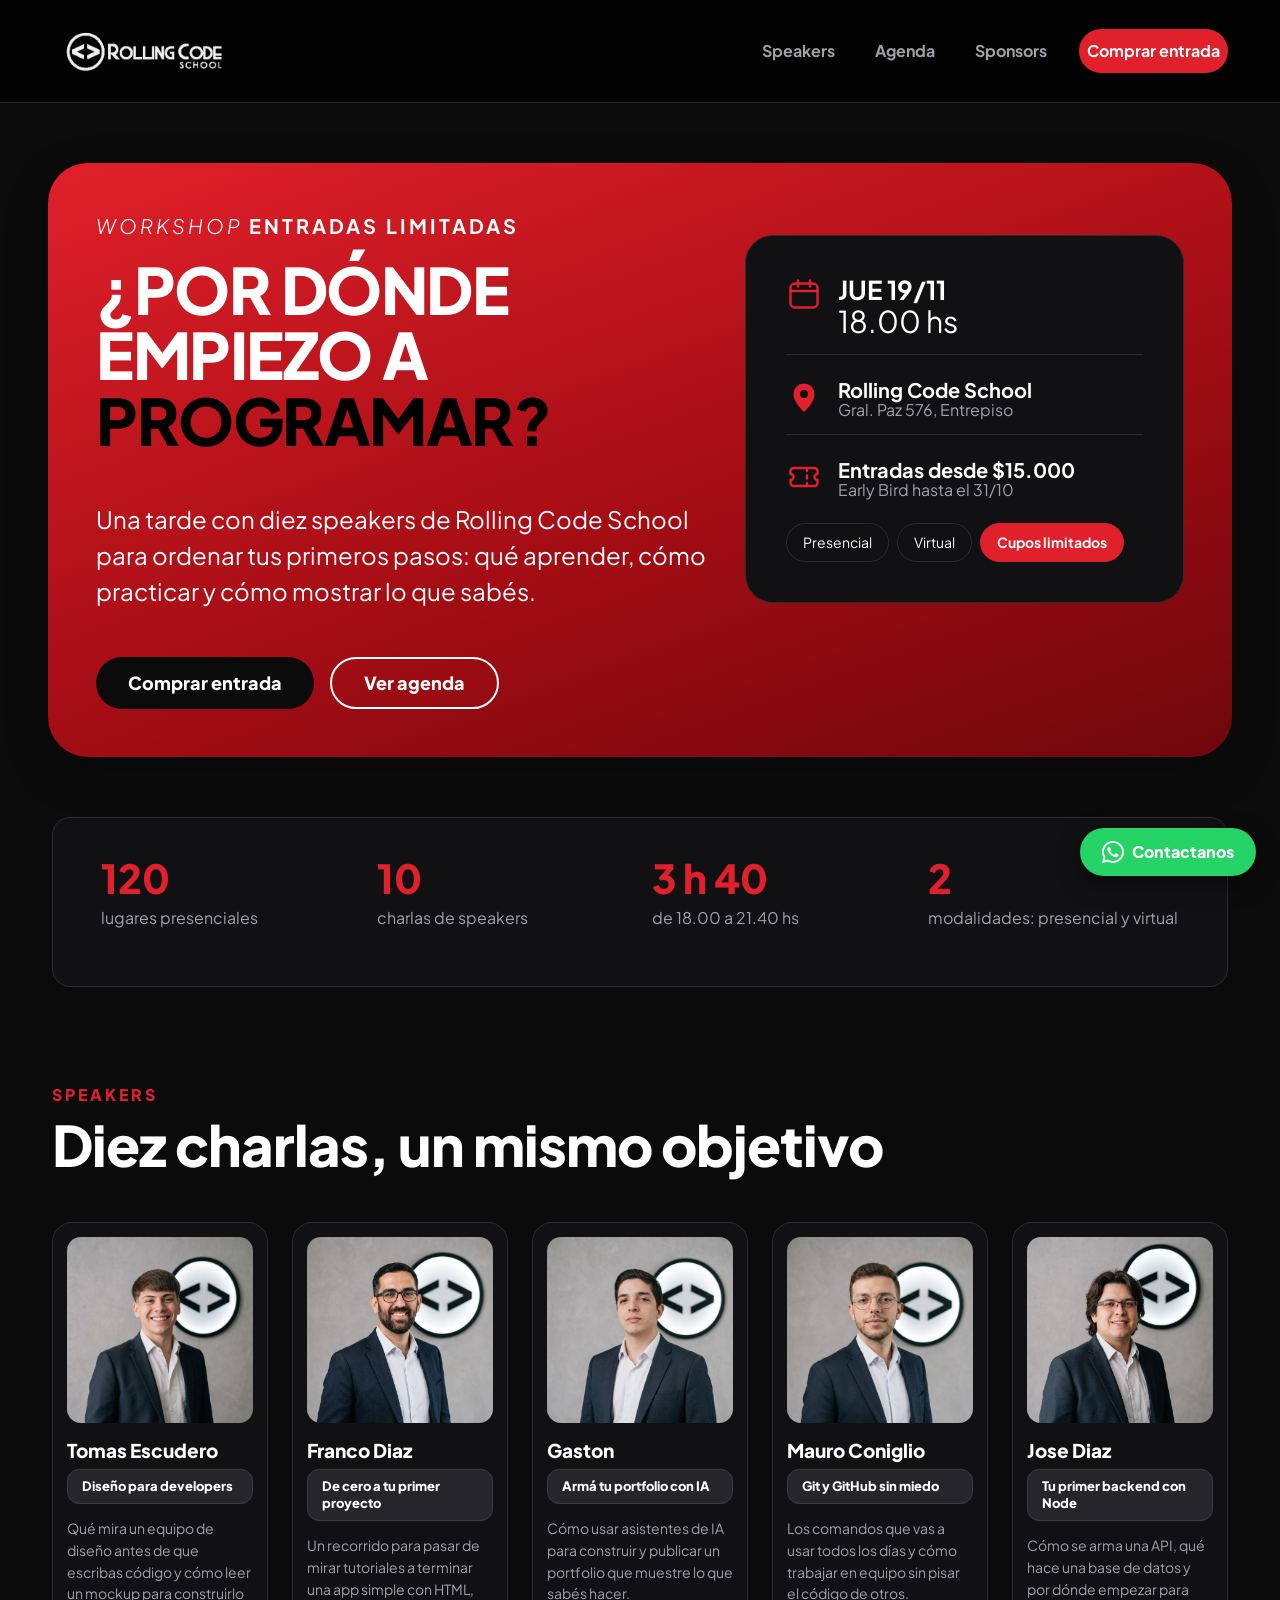
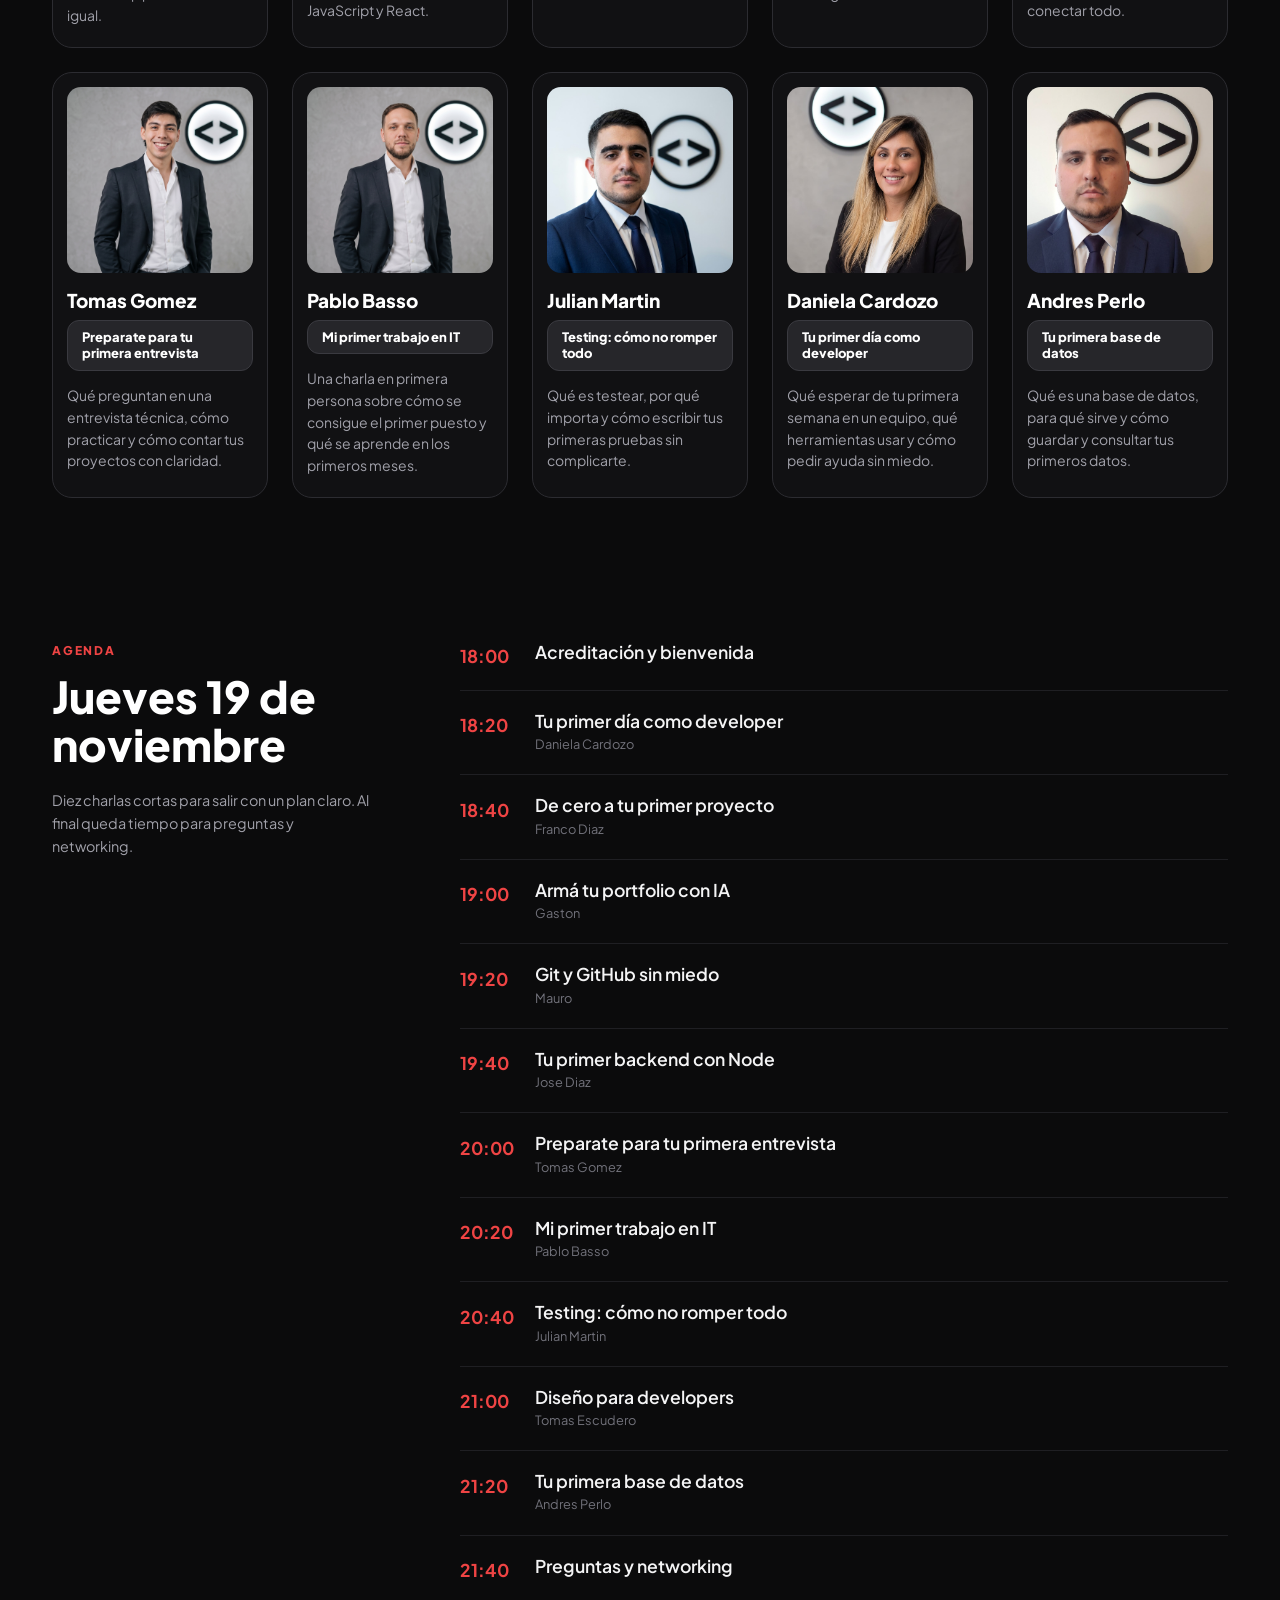
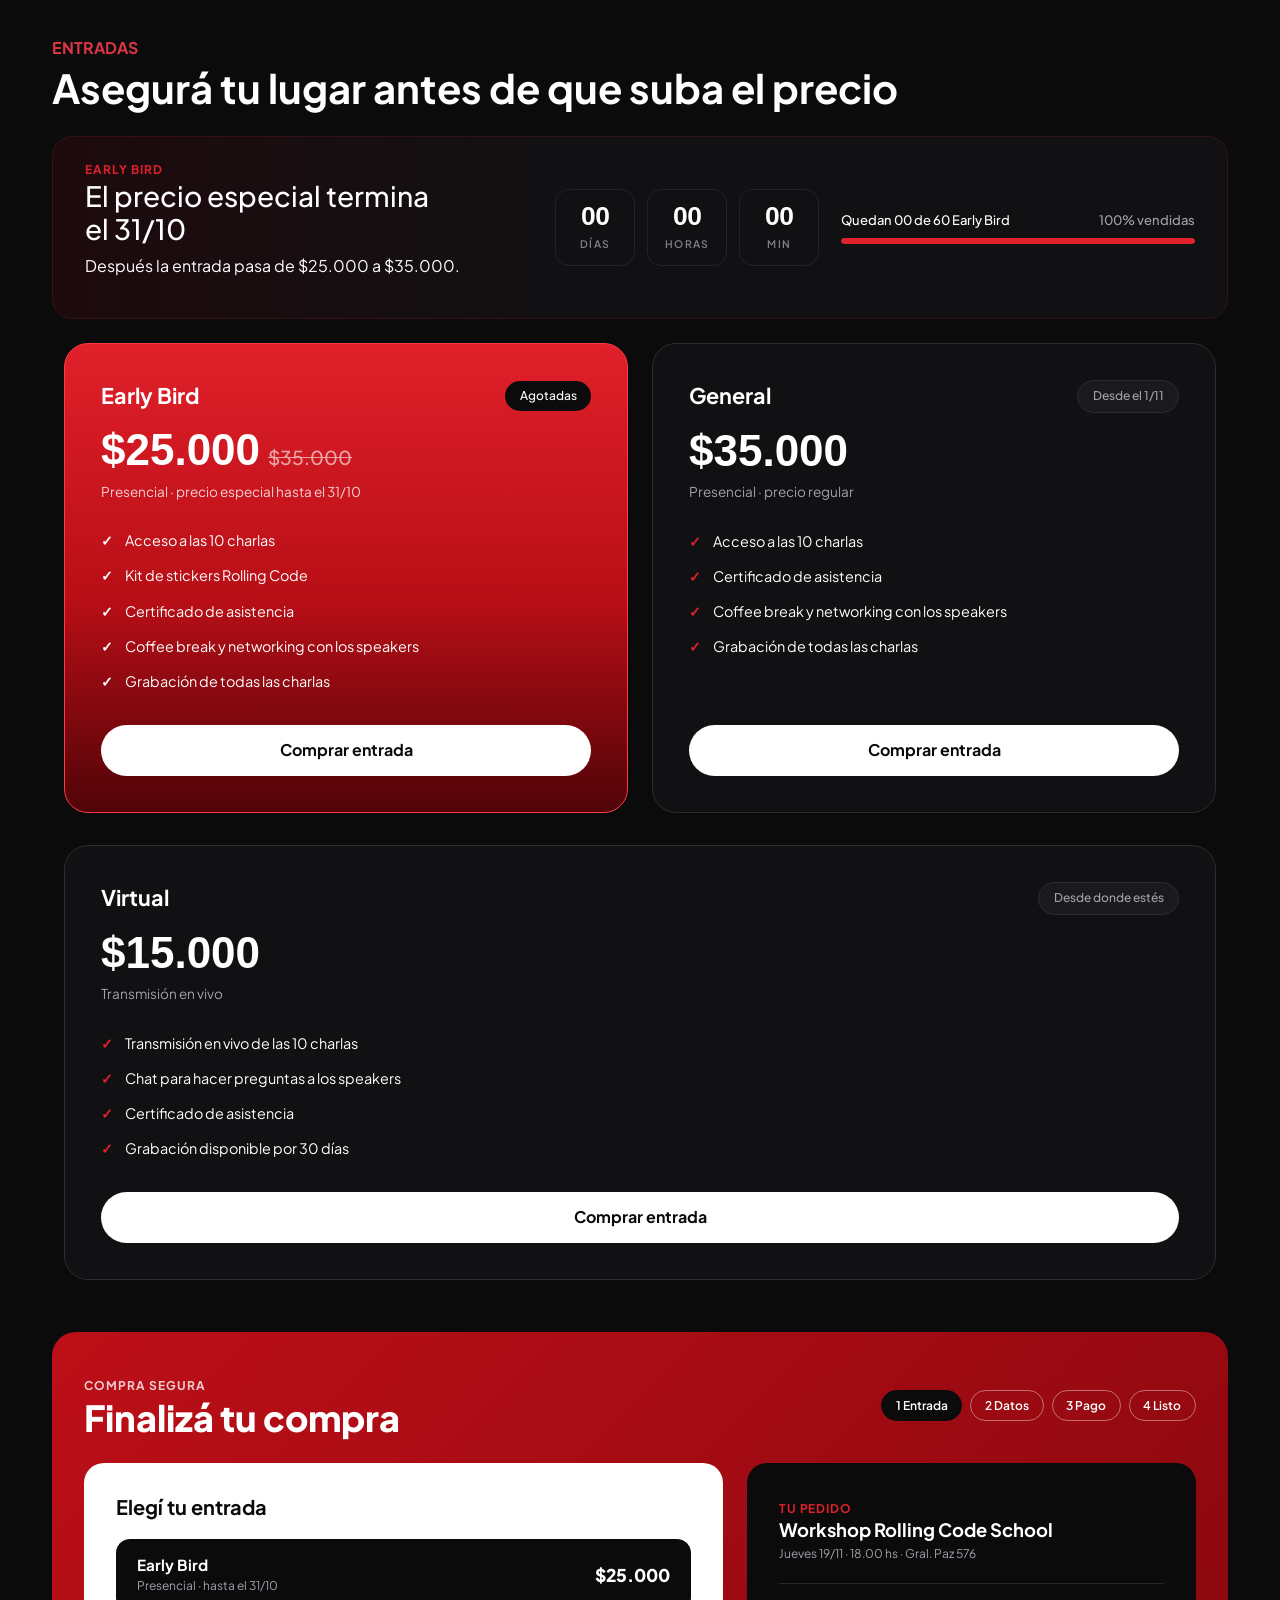
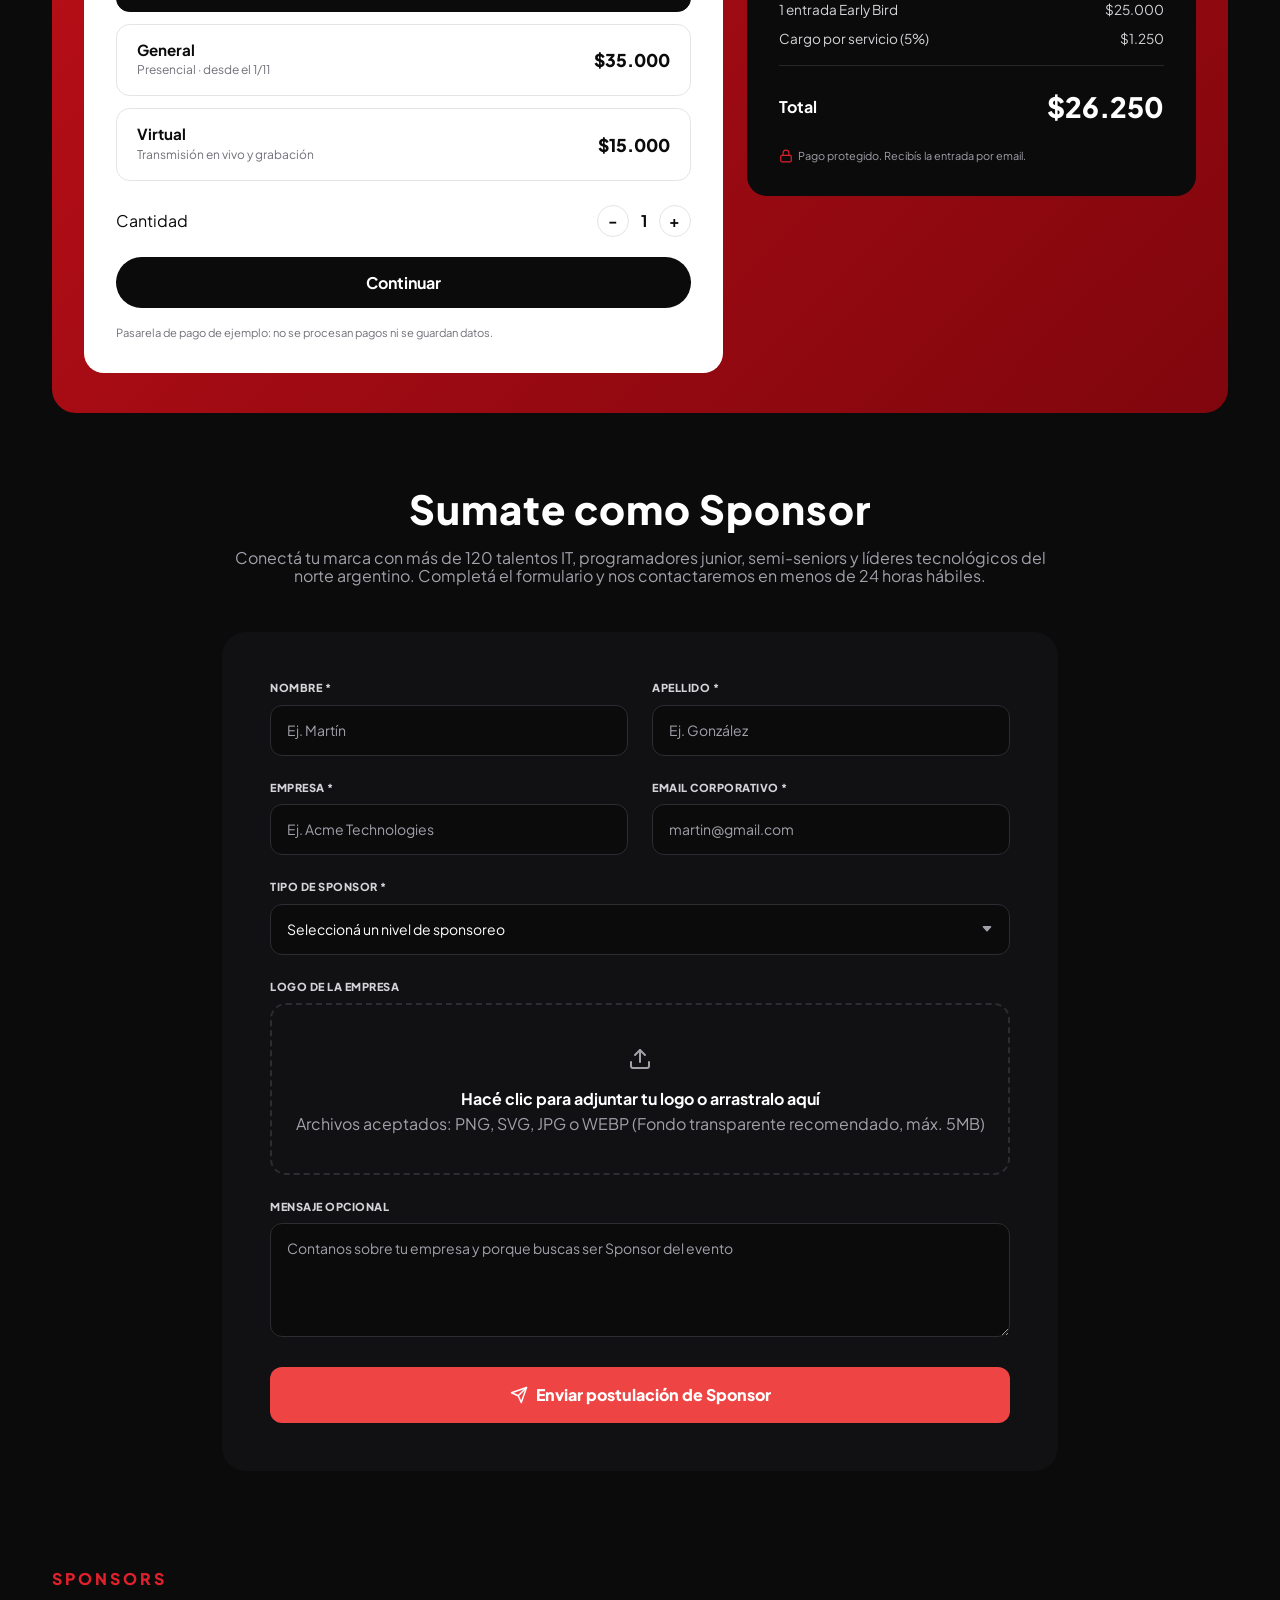
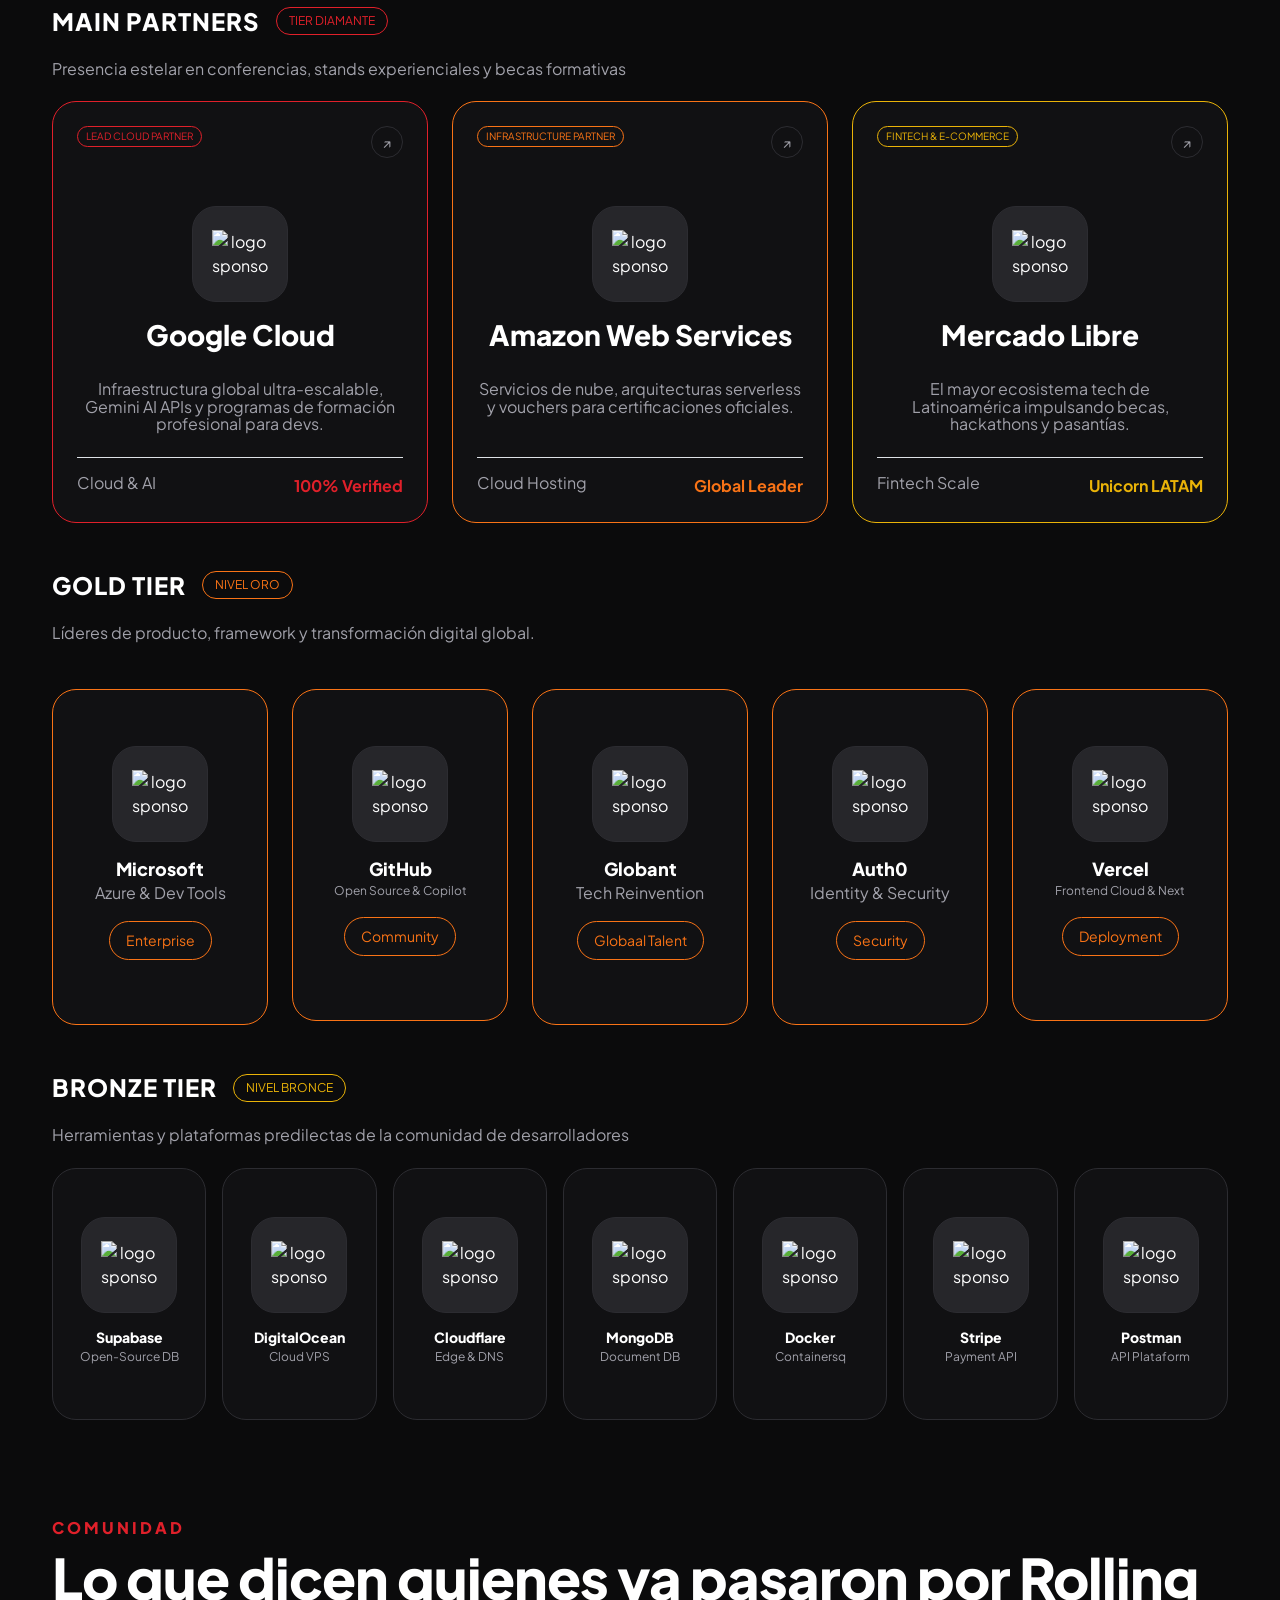
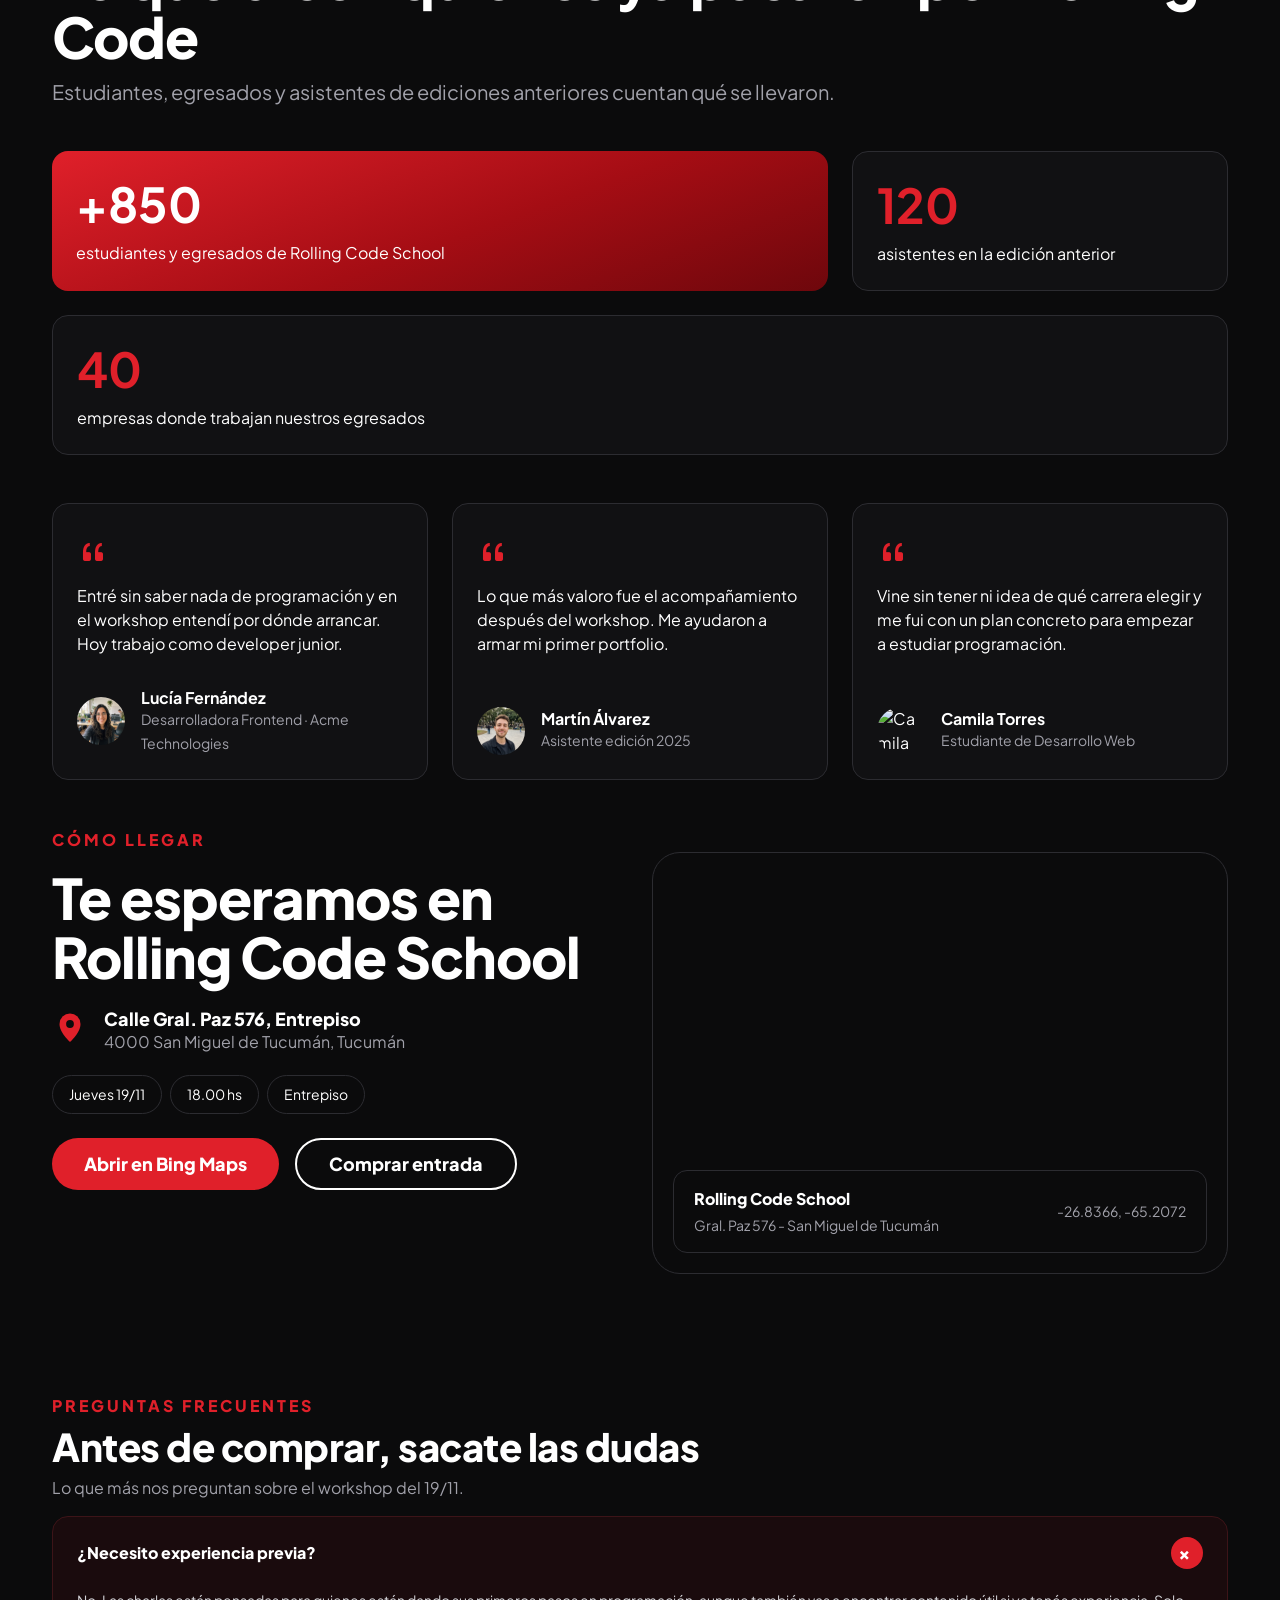
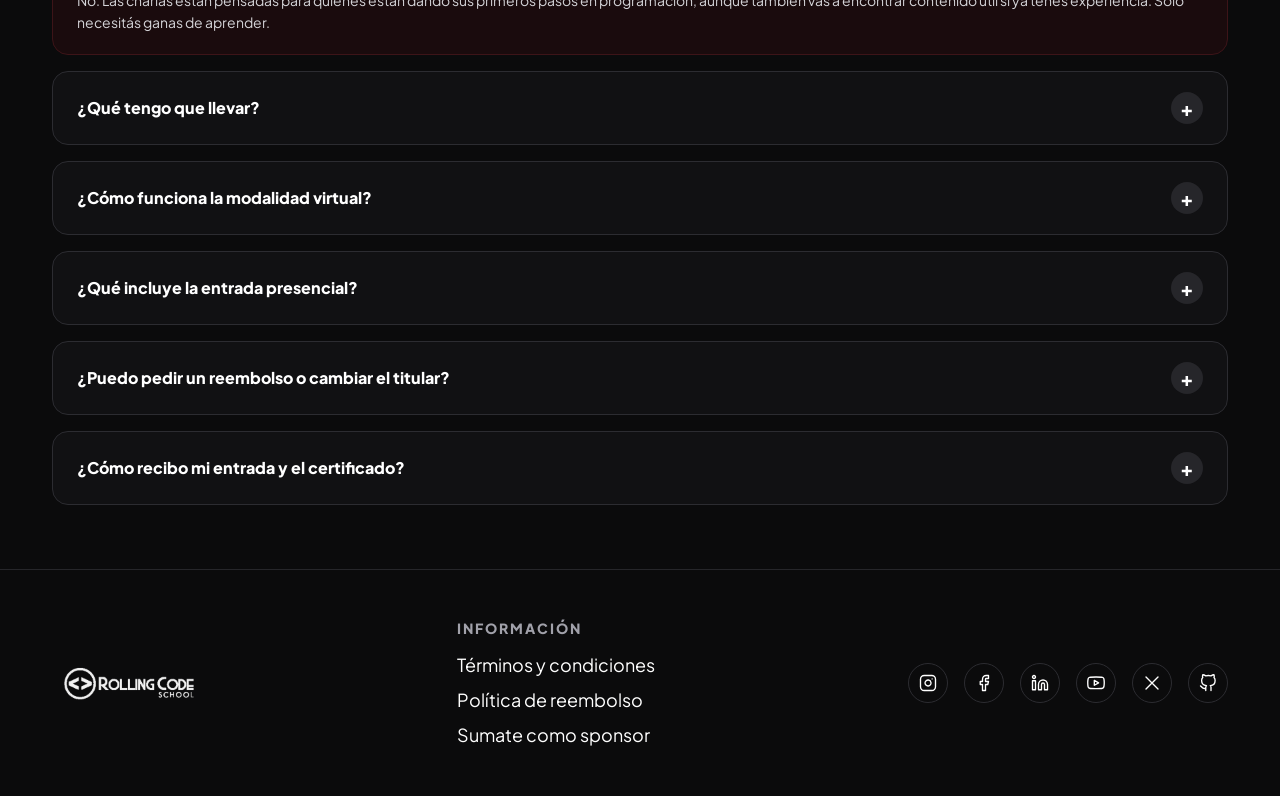
==== commit 075d09b8: "fix: se corrige la seccion de compra segura y validaciones" ====
--- a/index.html
+++ b/index.html
@@ -843,7 +843,7 @@
                       >
                         <span class="plan-titulo">Early Bird</span>
                         <span class="plan-badge plan-badge--negro"
-                          >Quedan 38</span
+                          >Agotadas</span
                         >
                       </div>
                       <div class="d-flex align-items-baseline gap-2">
@@ -2315,7 +2315,7 @@
             </div>
           </div>
           <div class="modal-pago-body">
-            <form class="row g-4" onsubmit="event.preventDefault()">
+            <form class="row g-4" action="pages/error404.html">
               <div class="col-lg-7">
                 <div class="campo-pago mb-3">
                   <label class="campo-label"
@@ -2336,12 +2336,15 @@
                         <line x1="2" y1="10" x2="22" y2="10" />
                       </svg>
                     </span>
-                    <input
+                      <input
                       type="text"
+                      name="numeroTarjeta"
                       class="campo-input"
                       placeholder="1234 5678 9012 3456"
                       maxlength="19"
                       minlength="16"
+                      pattern="(\d{4}[\s\-]?){3}\d{4}"
+                      title="Ingresá los 16 dígitos de tu tarjeta"
                       inputmode="numeric"
                       required
                     />
@@ -2375,10 +2378,13 @@
                         </span>
                         <input
                           type="text"
+                          name="vencimiento"
                           class="campo-input"
-                          placeholder="MM / AA"
+                          placeholder="MM/AA"
                           maxlength="5"
-                          minlength="5"
+                          minlength="4"
+                          pattern="(0[1-9]|1[0-2])\/?(2[6-9]|3[0-9])"
+                          title="Formato MM/AA (ej: 08/28)"
                           inputmode="numeric"
                           required
                         />
@@ -2407,12 +2413,15 @@
                             <path d="M7 11V7a5 5 0 0 1 10 0v4" />
                           </svg>
                         </span>
-                        <input
-                          type="text"
+                         <input
+                          type="password"
+                          name="cvv"
                           class="campo-input"
                           placeholder="123"
                           maxlength="4"
                           minlength="3"
+                          pattern="\d{3,4}"
+                          title="Ingresá los 3 o 4 dígitos de seguridad"
                           inputmode="numeric"
                           required
                         />
@@ -2442,12 +2451,15 @@
                         <circle cx="12" cy="7" r="4" />
                       </svg>
                     </span>
-                    <input
+                     <input
                       type="text"
+                      name="titular"
                       class="campo-input"
                       placeholder="Juan Pérez"
                       maxlength="50"
                       minlength="3"
+                      pattern="[A-Za-zÁÉÍÓÚáéíóúÑñ\s]{3,50}"
+                      title="Solo letras, como figura en la tarjeta"
                       required
                     />
                   </div>
@@ -2476,12 +2488,15 @@
                         <line x1="7" y1="16" x2="17" y2="16" />
                       </svg>
                     </span>
-                    <input
+                                        <input
                       type="text"
+                      name="dni"
                       class="campo-input"
                       placeholder="12345678"
                       maxlength="11"
                       minlength="7"
+                      pattern="\d{7,11}"
+                      title="Ingresá entre 7 y 11 números sin puntos ni guiones"
                       inputmode="numeric"
                       required
                     />
@@ -2559,10 +2574,8 @@
                   </div>
                 </div>
 
-                <button type="submit" class="btn-confirmar-pago">
-                  <a href="/pages/error404.html" class="link-txt"
-                    >Confirmar pago &rarr;</a
-                  >
+                                <button type="submit" class="btn-confirmar-pago">
+                  Confirmar pago &rarr;
                 </button>
               </div>
             </form>
--- a/css/styles.css
+++ b/css/styles.css
@@ -958,22 +958,20 @@
   color: var(--rc-red);
 }
 
-.campo-input-wrapper {
-  position: relative;
-  display: flex;
-  align-items: center;
-  background-color: #121215;
-  border: 1px solid #27272a;
-  border-radius: 0.6rem;
-  padding: 0.55rem 0.75rem;
-}
-
-.campo-input-wrapper--error {
+.campo-input-wrapper:focus-within {
+  border-color: var(--rc-white);
+}
+
+.campo-input-wrapper:has(.campo-input:user-invalid) {
   border-color: #dc2626;
 }
 
-.campo-input-wrapper--valido {
-  border-color: #27272a;
+.campo-input-wrapper:has(.campo-input:user-valid) {
+  border-color: #198754;
+}
+
+.campo-input-wrapper:has(.campo-input:user-invalid) + .campo-mensaje--error {
+  display: block !important;
 }
 
 .campo-icono {
@@ -990,10 +988,12 @@
   font-size: 0.85rem;
   width: 100%;
   outline: none;
+  text-transform: uppercase;
 }
 
 .campo-input::placeholder {
   color: #52525b;
+  text-transform: none;
 }
 
 .campo-estado {
@@ -1456,8 +1456,9 @@
   cursor: pointer;
 }
 
-.carrusel-speakers {
-  padding-bottom: 40px;
+.carrusel-speakers,
+#carruselTestimonios {
+  padding-bottom: 44px;
 }
 
 .carrusel-speakers .speaker-card {
@@ -1519,19 +1520,23 @@
 
 .carrusel-puntos {
   margin-bottom: 0;
+  bottom: 4px;
+  gap: 6px;
 }
 
 .carrusel-puntos [data-bs-target] {
-  width: 8px;
-  height: 8px;
+  width: 10px;
+  height: 10px;
   border-radius: 999px;
   border: 0;
-  margin: 0 4px;
+  margin: 0;
   background-color: #3a3a40;
   opacity: 1;
+  transition: width 0.3s ease, background-color 0.3s ease;
 }
 
 .carrusel-puntos .active {
+  width: 28px;
   background-color: var(--rc-red);
 }
 
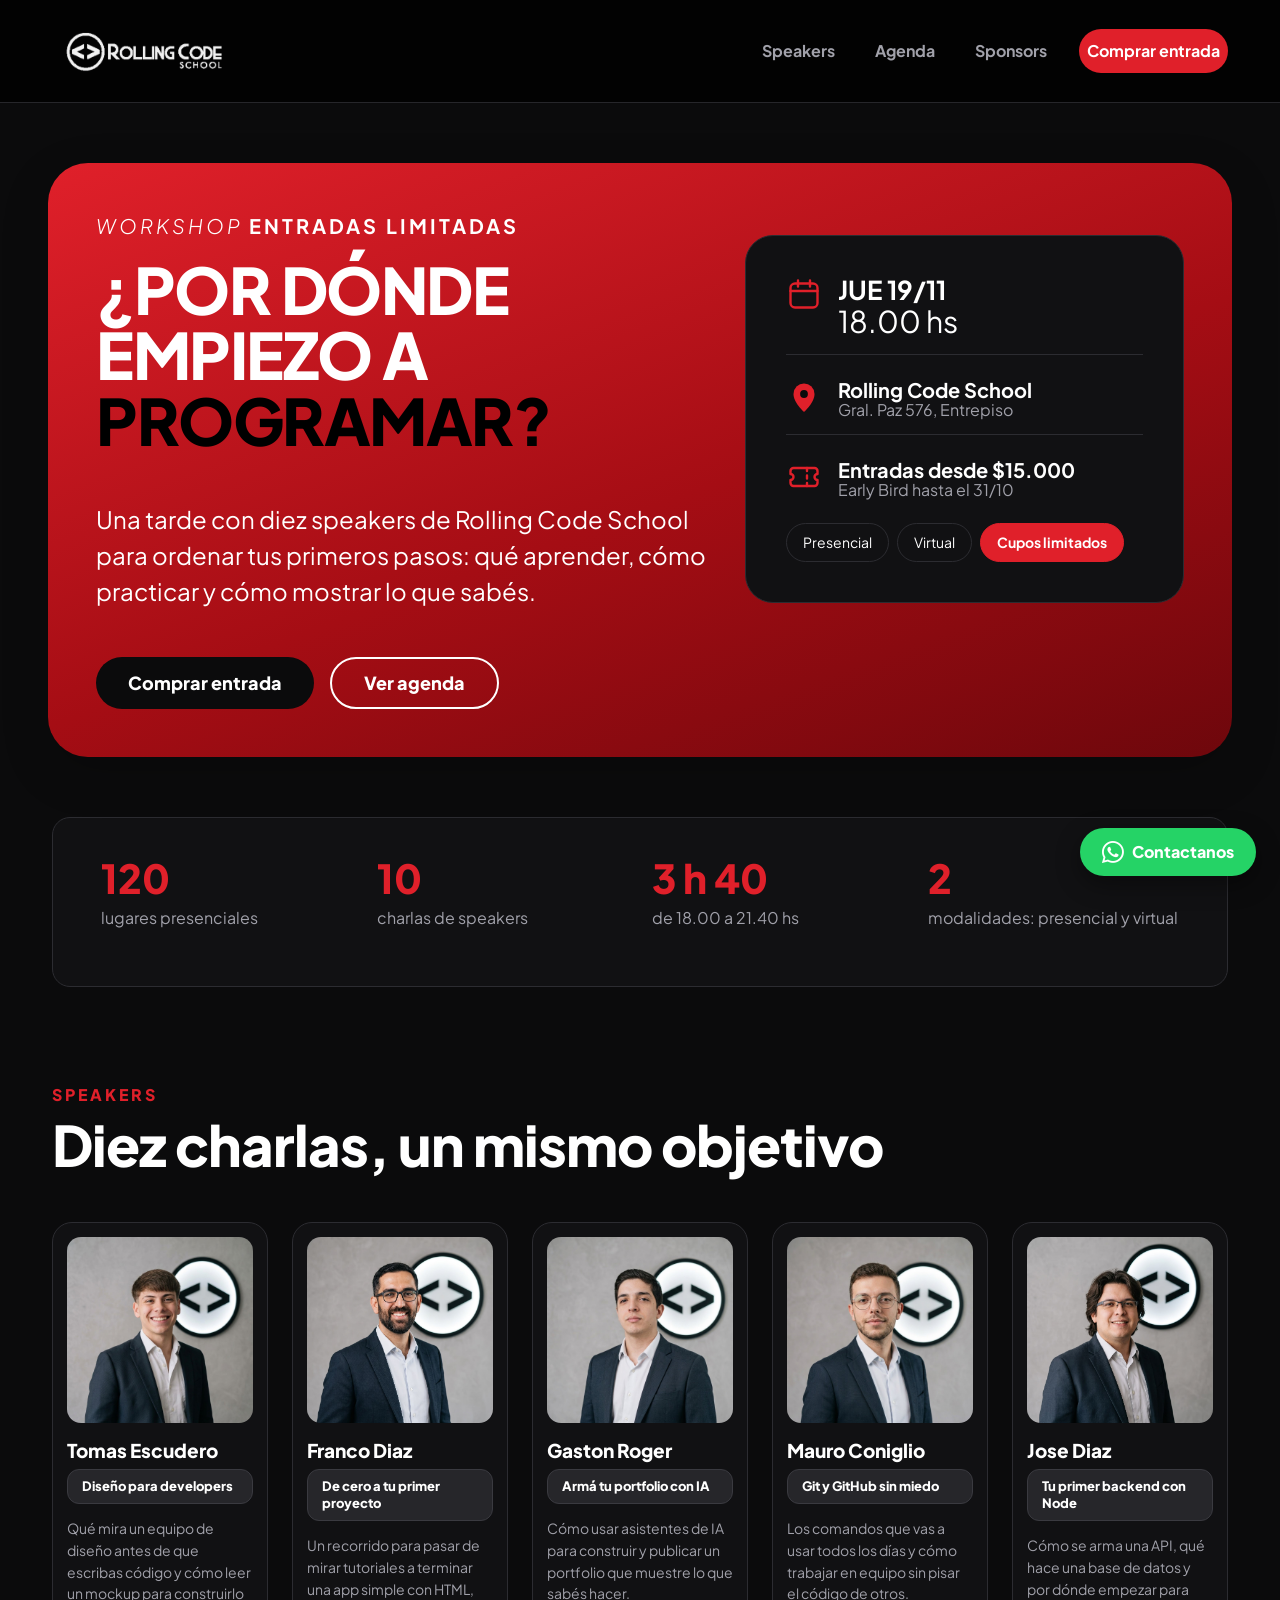
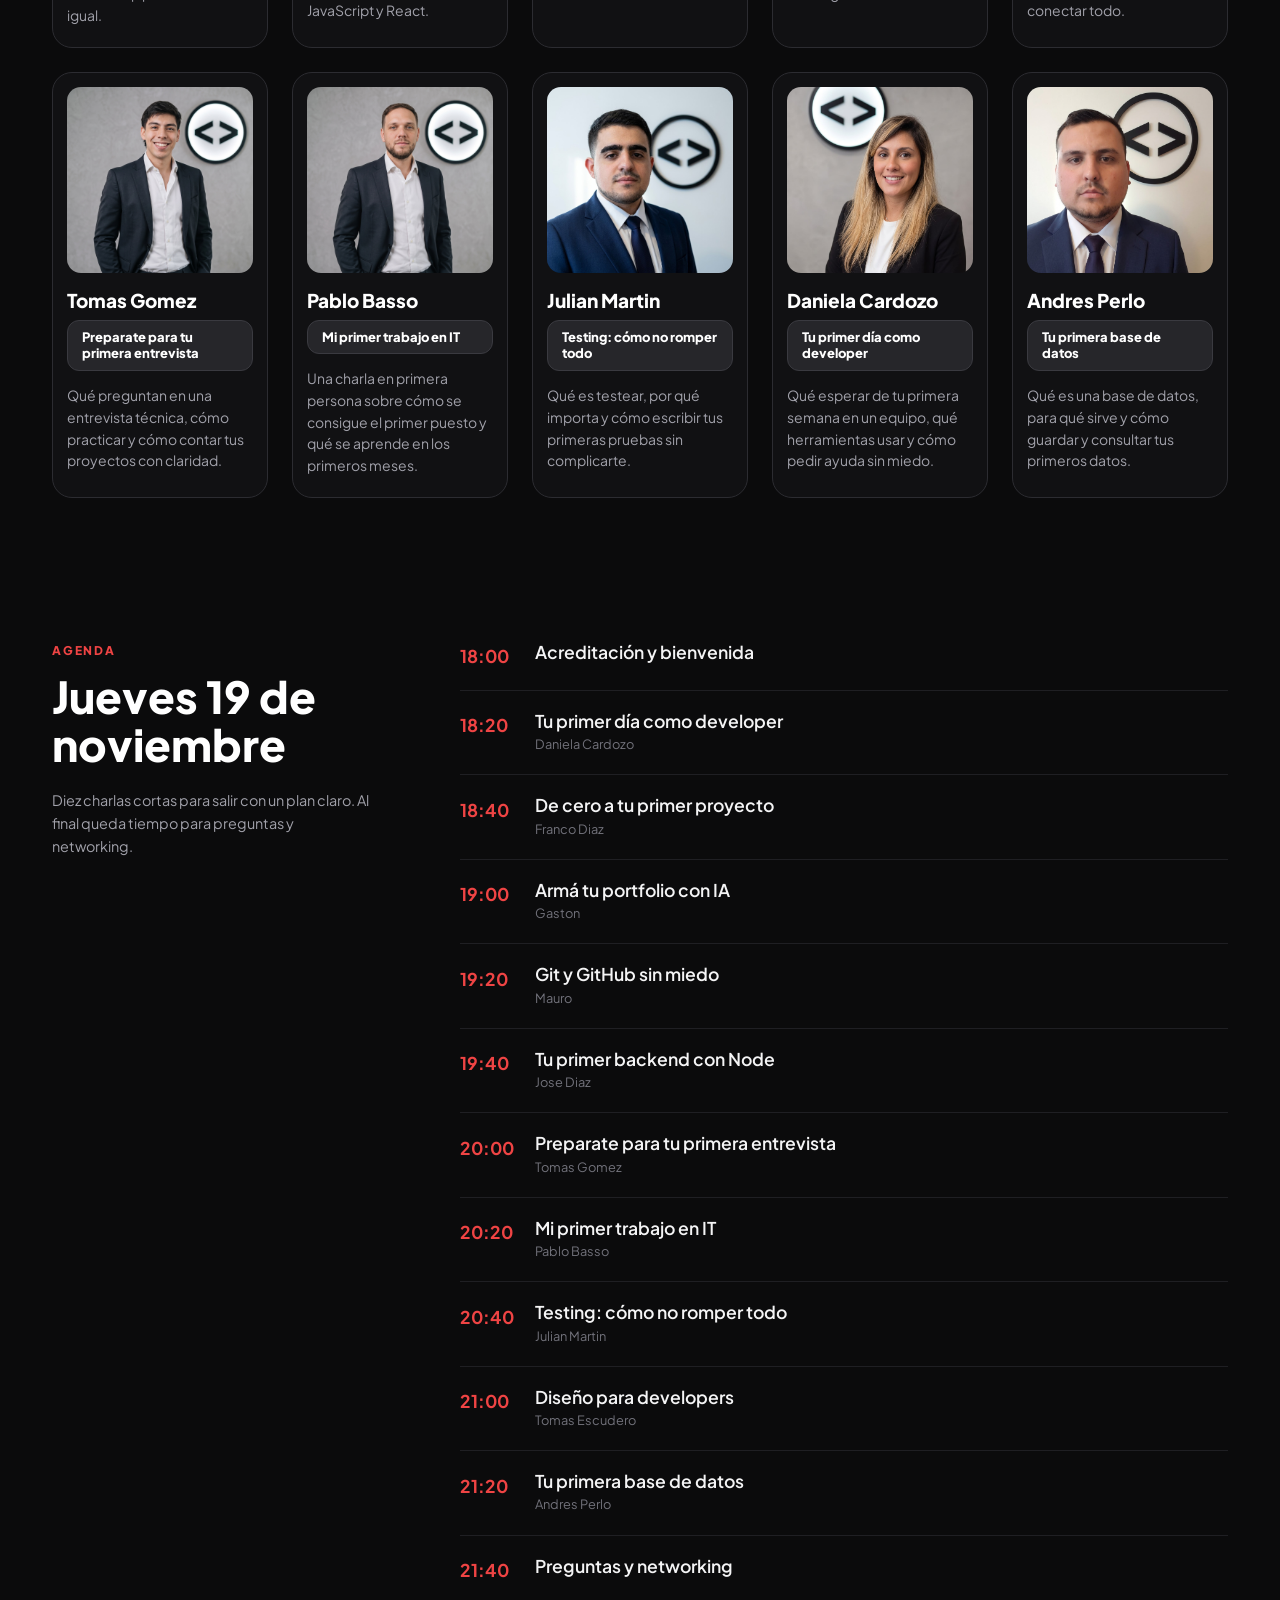
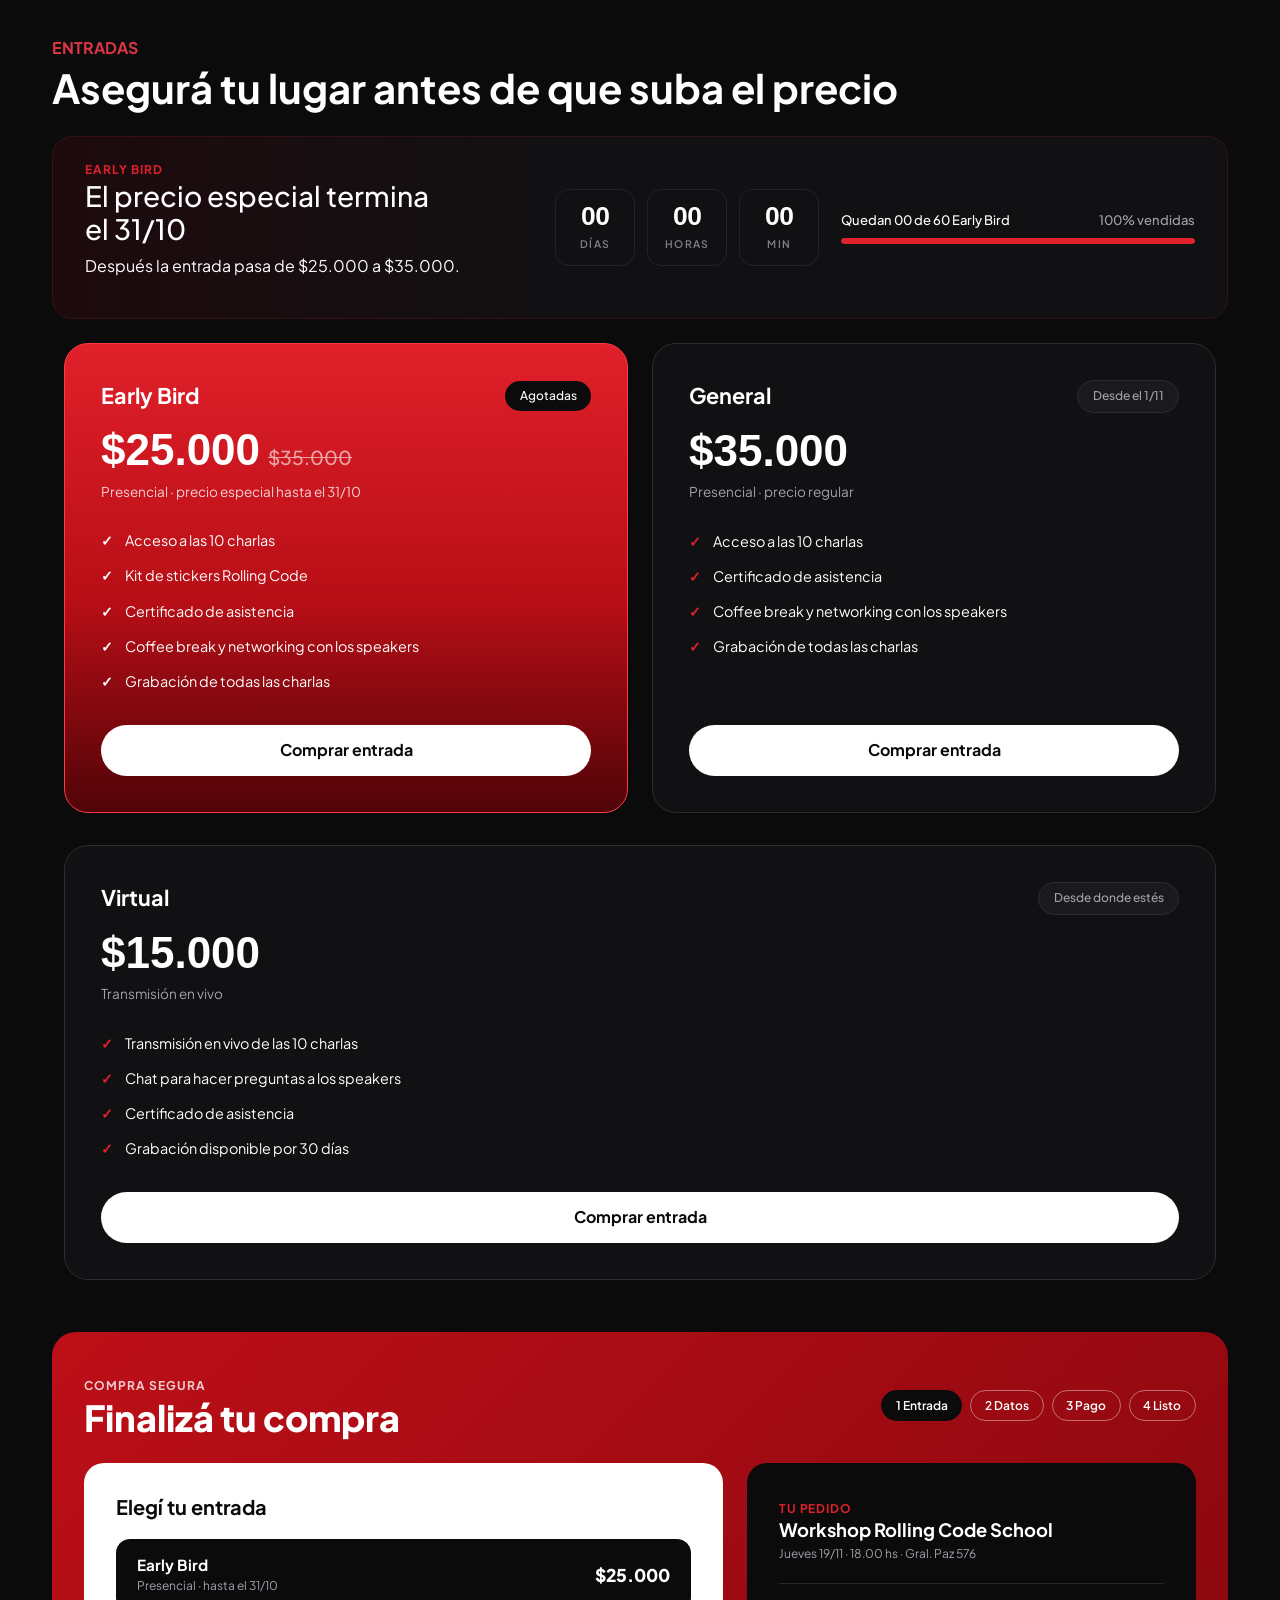
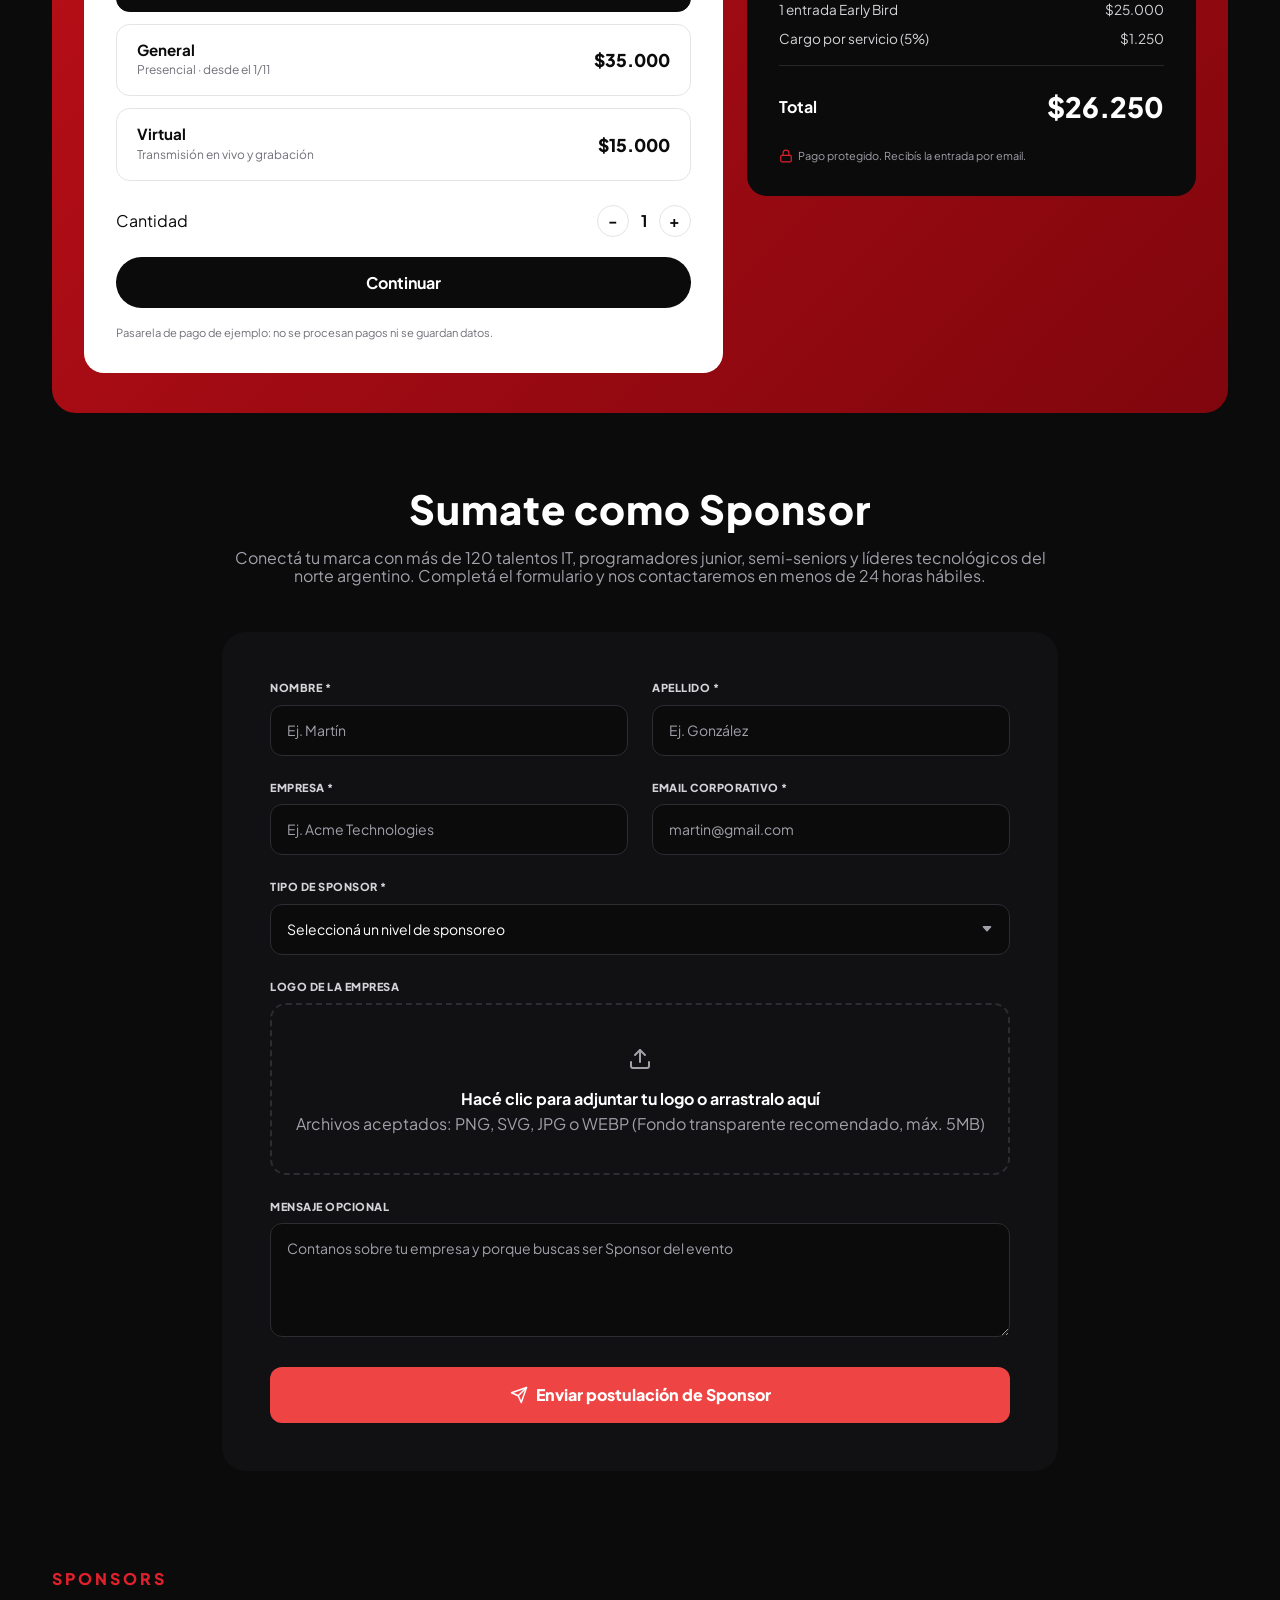
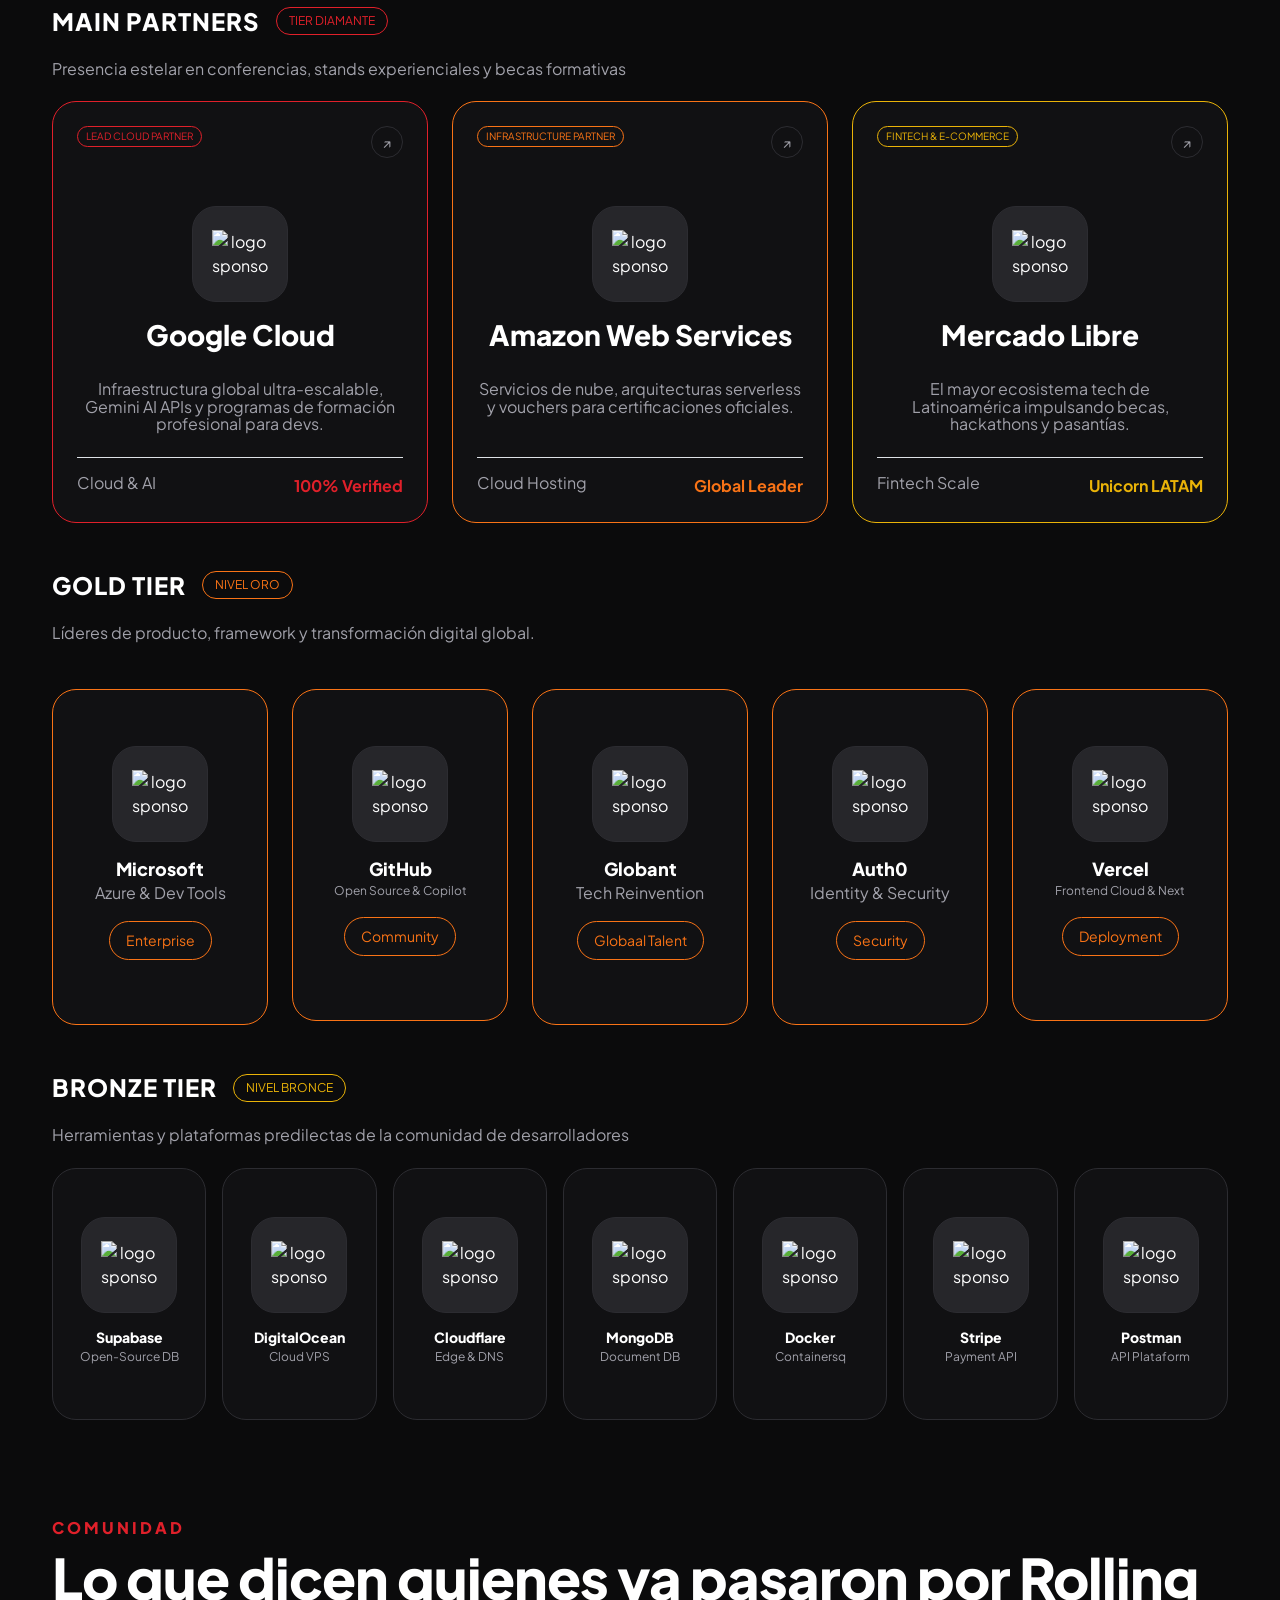
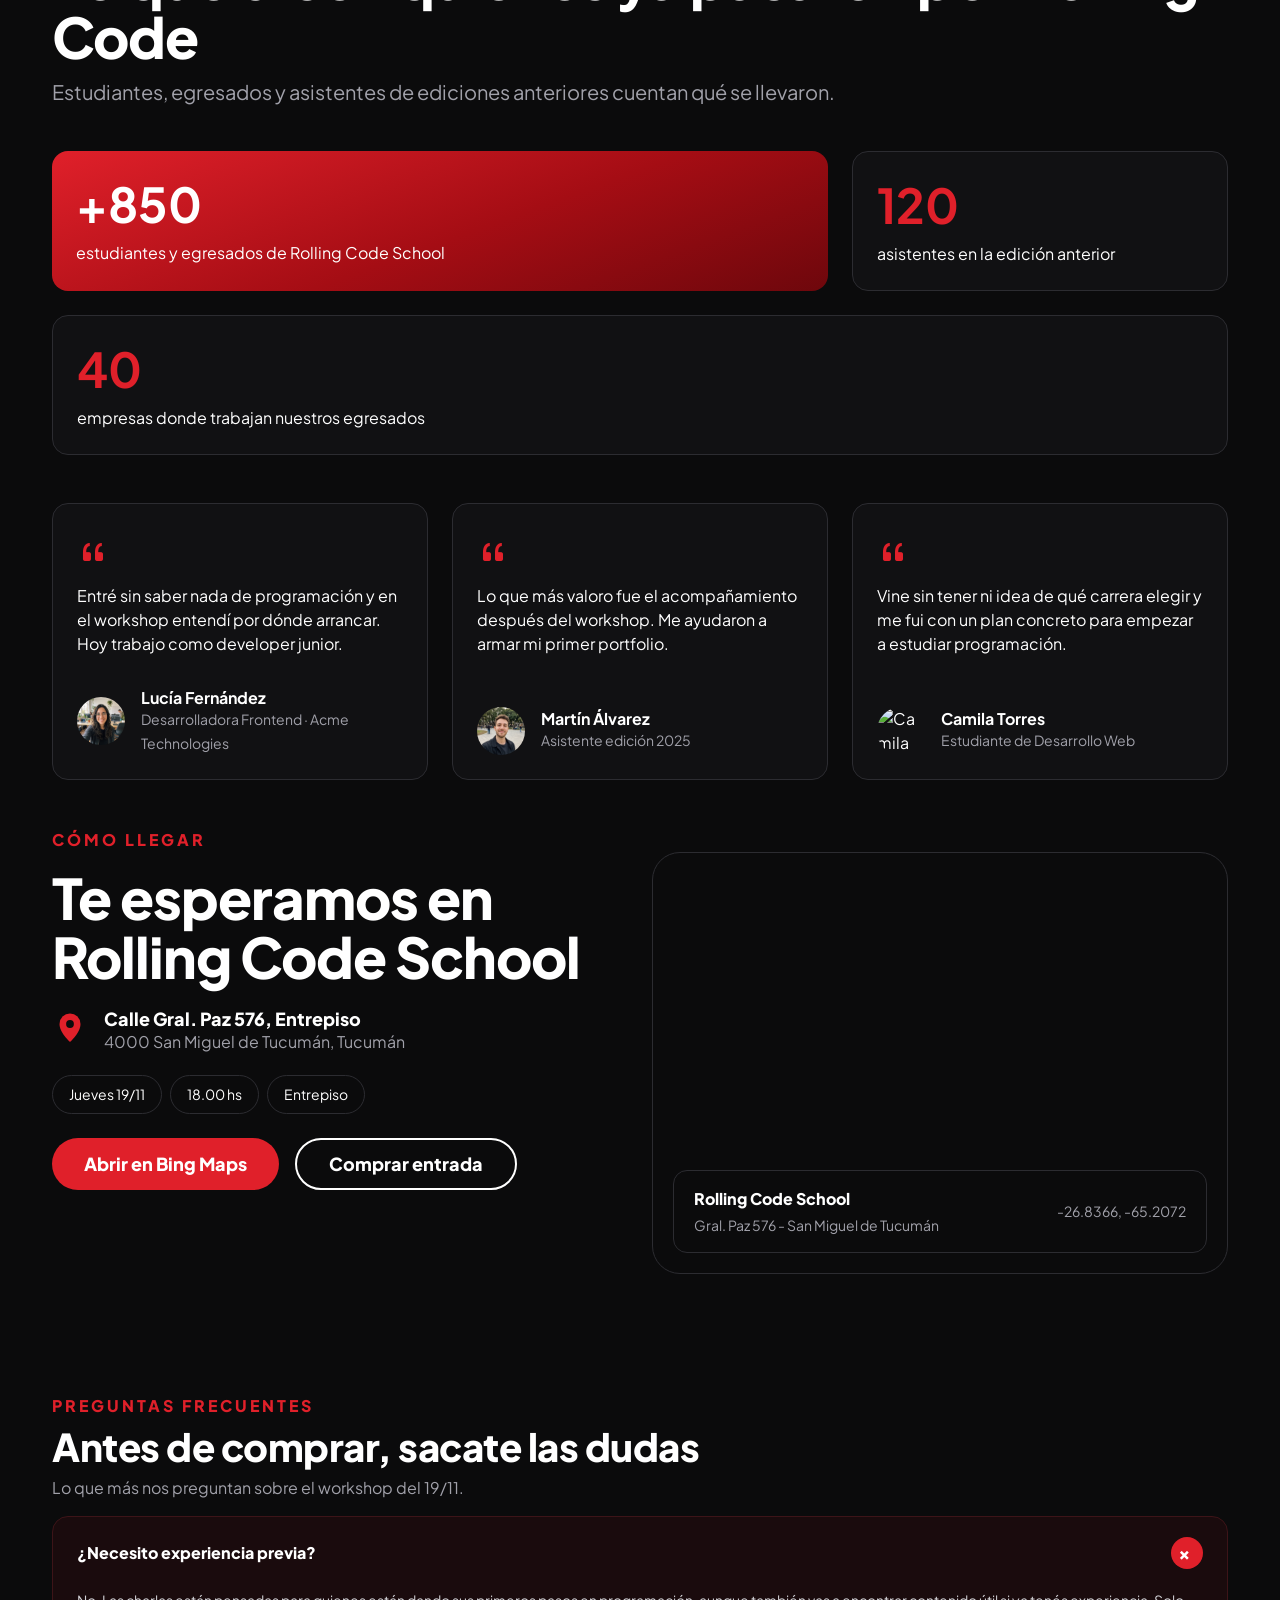
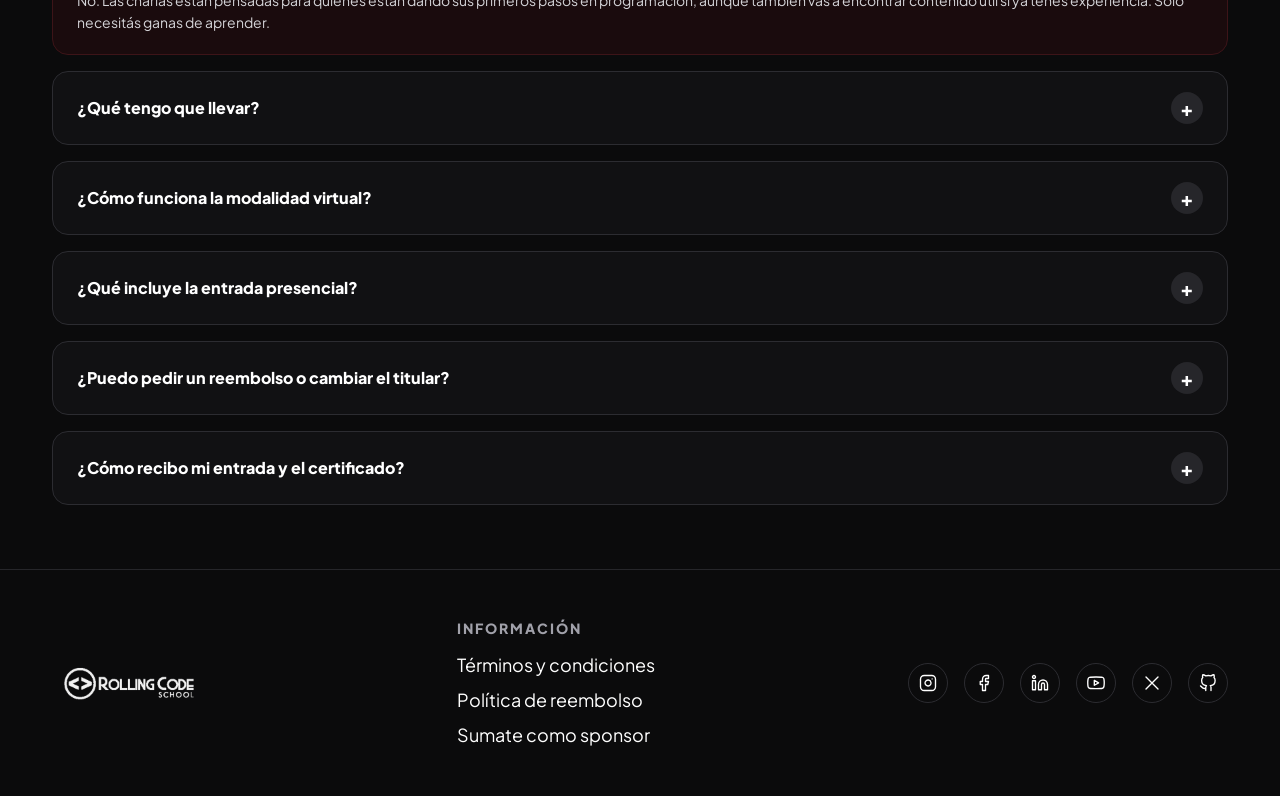
==== commit b7fd5c90: "fix: se corrige footer y modal" ====
--- a/index.html
+++ b/index.html
@@ -251,7 +251,7 @@
                       alt="Gaston"
                     />
                   </div>
-                  <h3 class="speaker-nombre">Gaston</h3>
+                  <h3 class="speaker-nombre">Gaston Roger</h3>
                   <span class="speaker-chip">Armá tu portfolio con IA</span>
                   <p class="speaker-texto">
                     Cómo usar asistentes de IA para construir y publicar un
@@ -2171,7 +2171,7 @@
     </main>
     <footer class="py-5">
       <div
-        class="container d-flex justify-content-between align-items-center flex-wrap gap-3"
+        class= "container d-flex flex-column flex-md-row justify-content-between align-items-center gap-4 text-center text-md-start"
       >
         <a href="index.html" class="footer-logo">
           <img
--- a/css/styles.css
+++ b/css/styles.css
@@ -958,6 +958,16 @@
   color: var(--rc-red);
 }
 
+.campo-input-wrapper {
+  position: relative;
+  display: flex;
+  align-items: center;
+  background-color: #121215;
+  border: 1px solid #3f3f46;
+  border-radius: 0.6rem;
+  padding: 0.55rem 0.75rem;
+}
+
 .campo-input-wrapper:focus-within {
   border-color: var(--rc-white);
 }
@@ -968,10 +978,6 @@
 
 .campo-input-wrapper:has(.campo-input:user-valid) {
   border-color: #198754;
-}
-
-.campo-input-wrapper:has(.campo-input:user-invalid) + .campo-mensaje--error {
-  display: block !important;
 }
 
 .campo-icono {
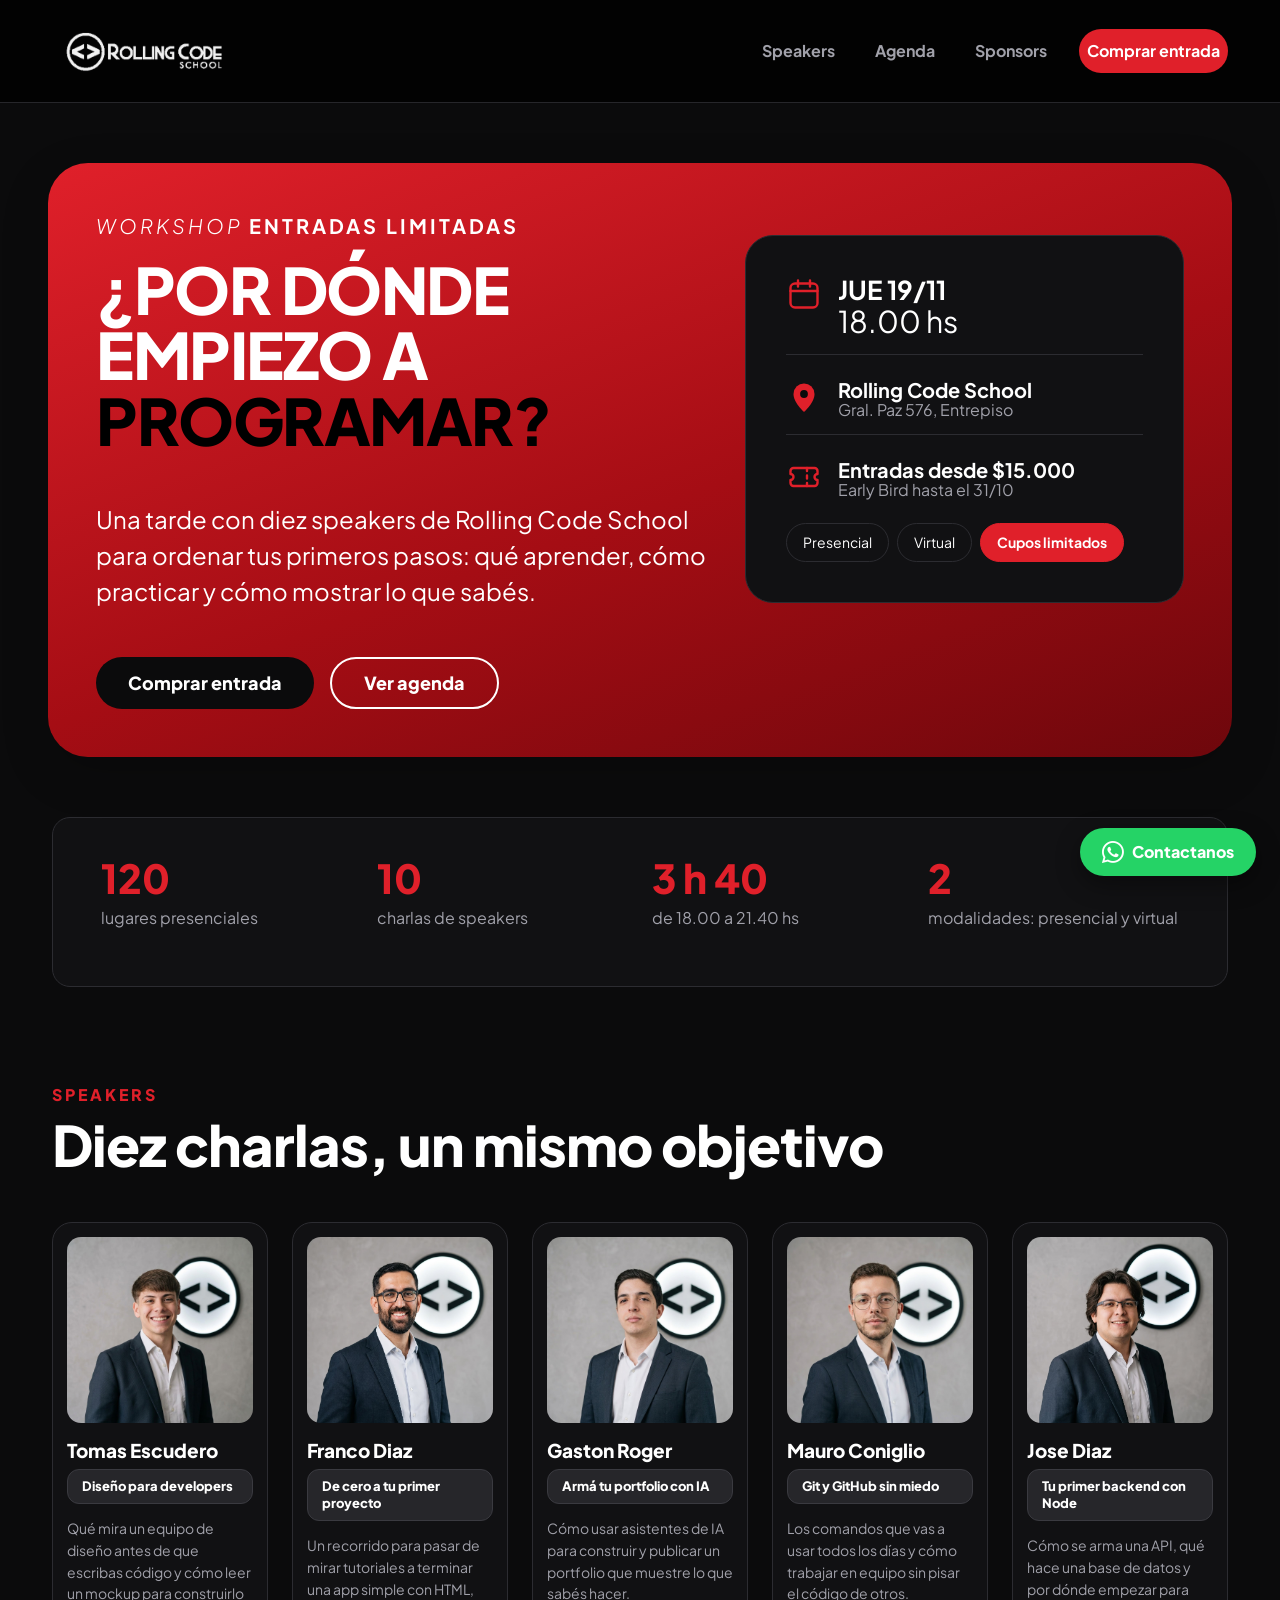
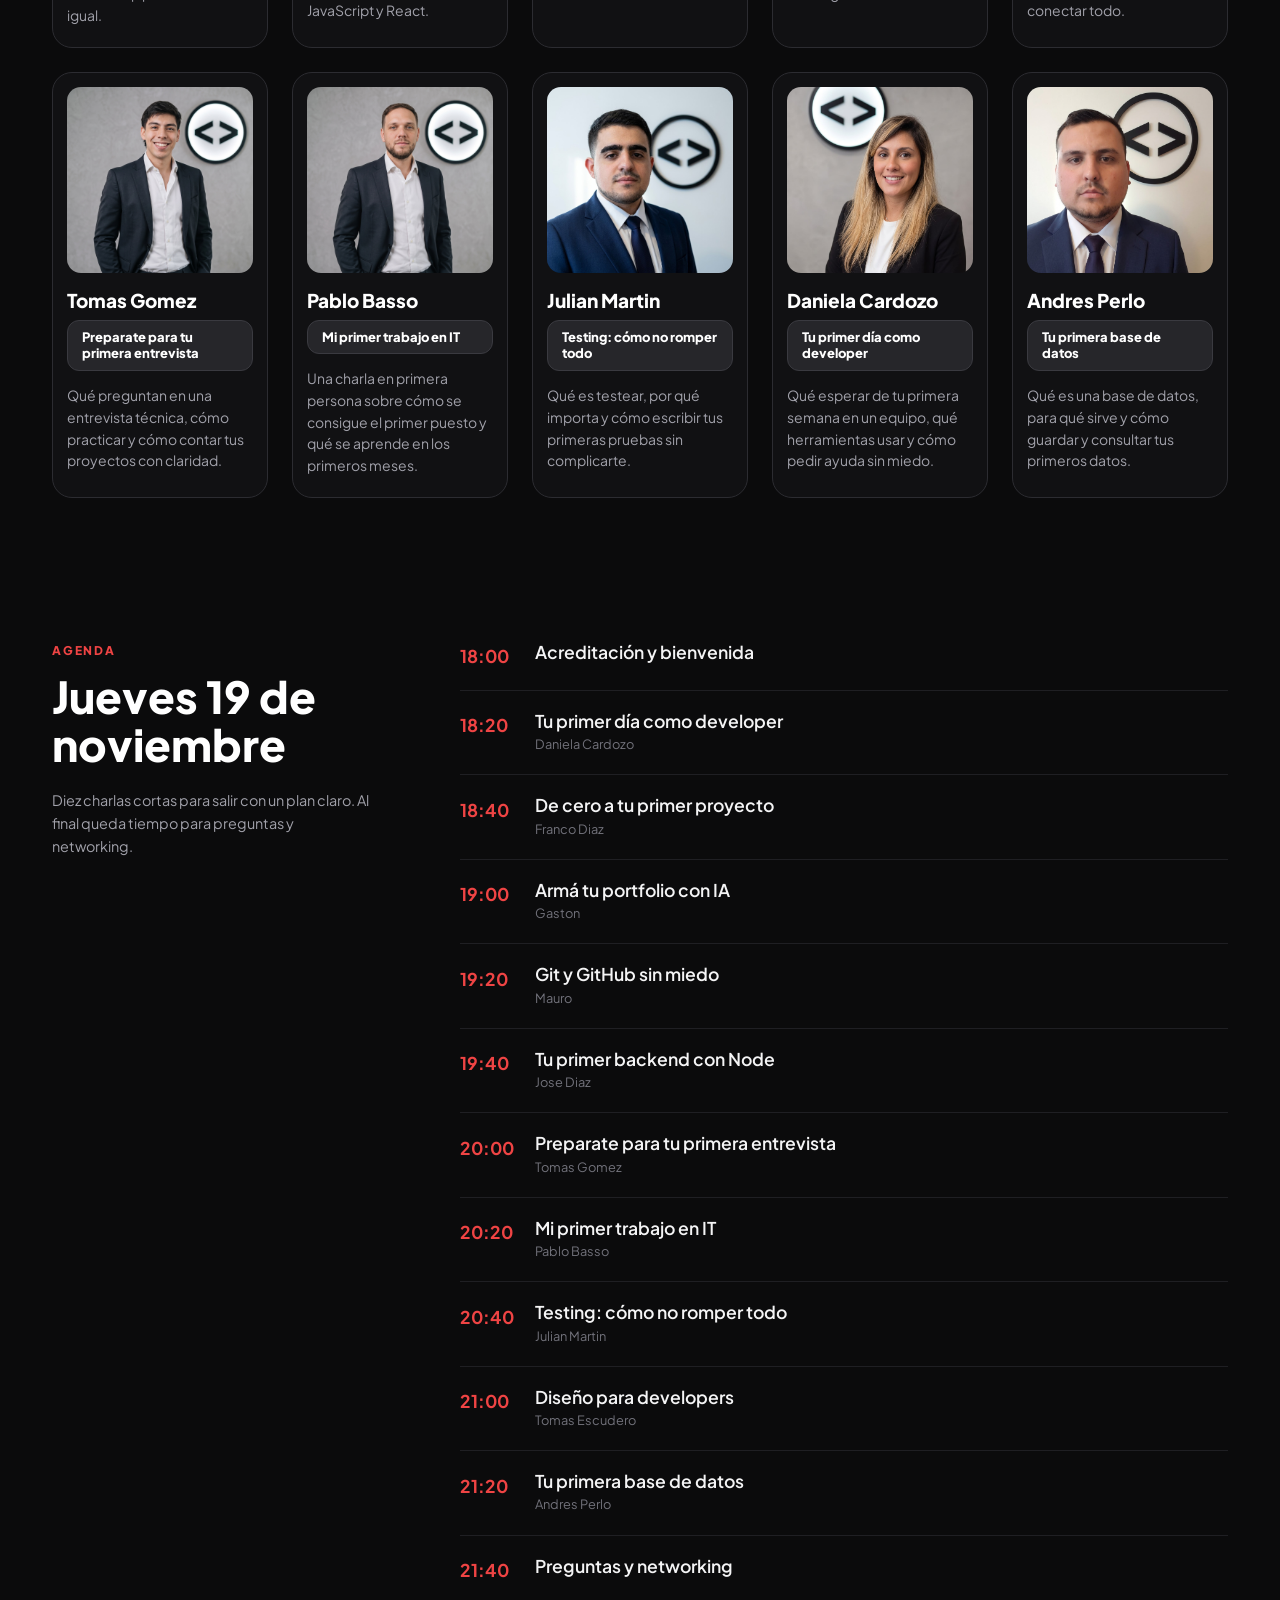
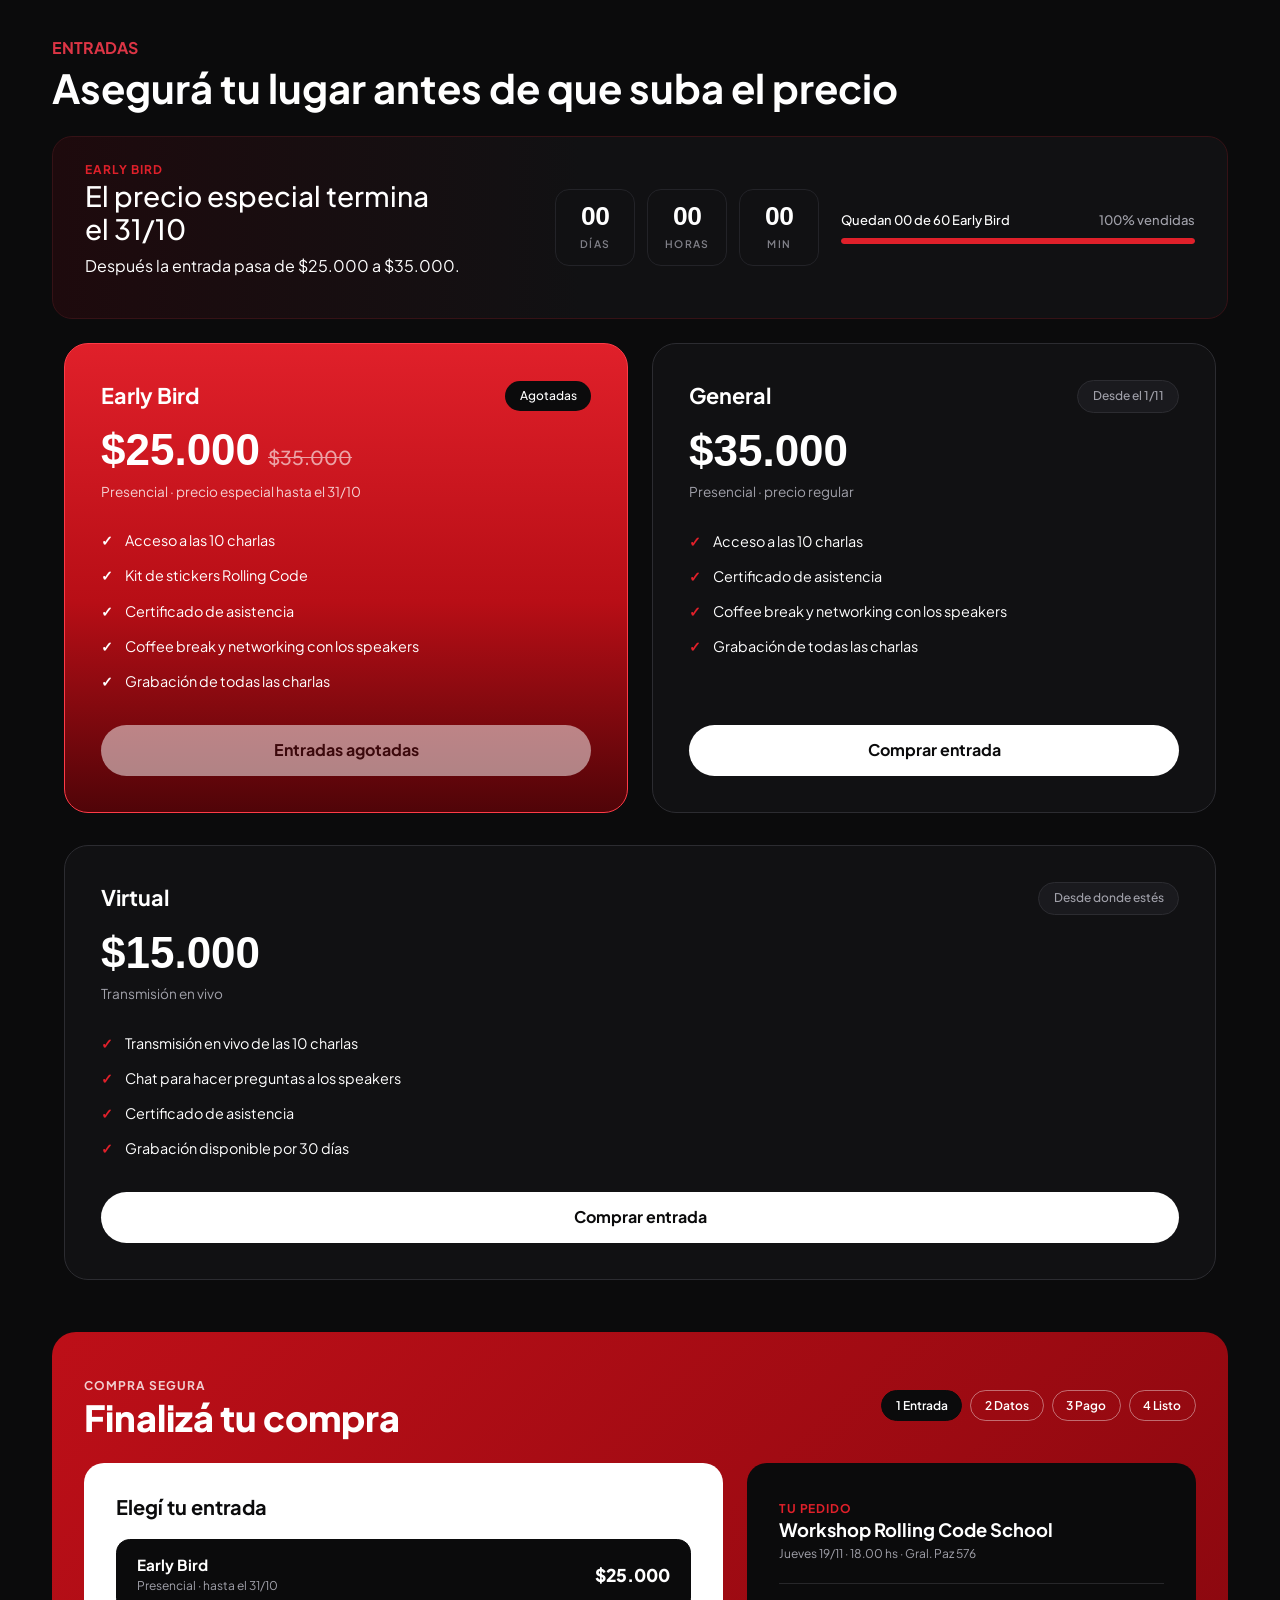
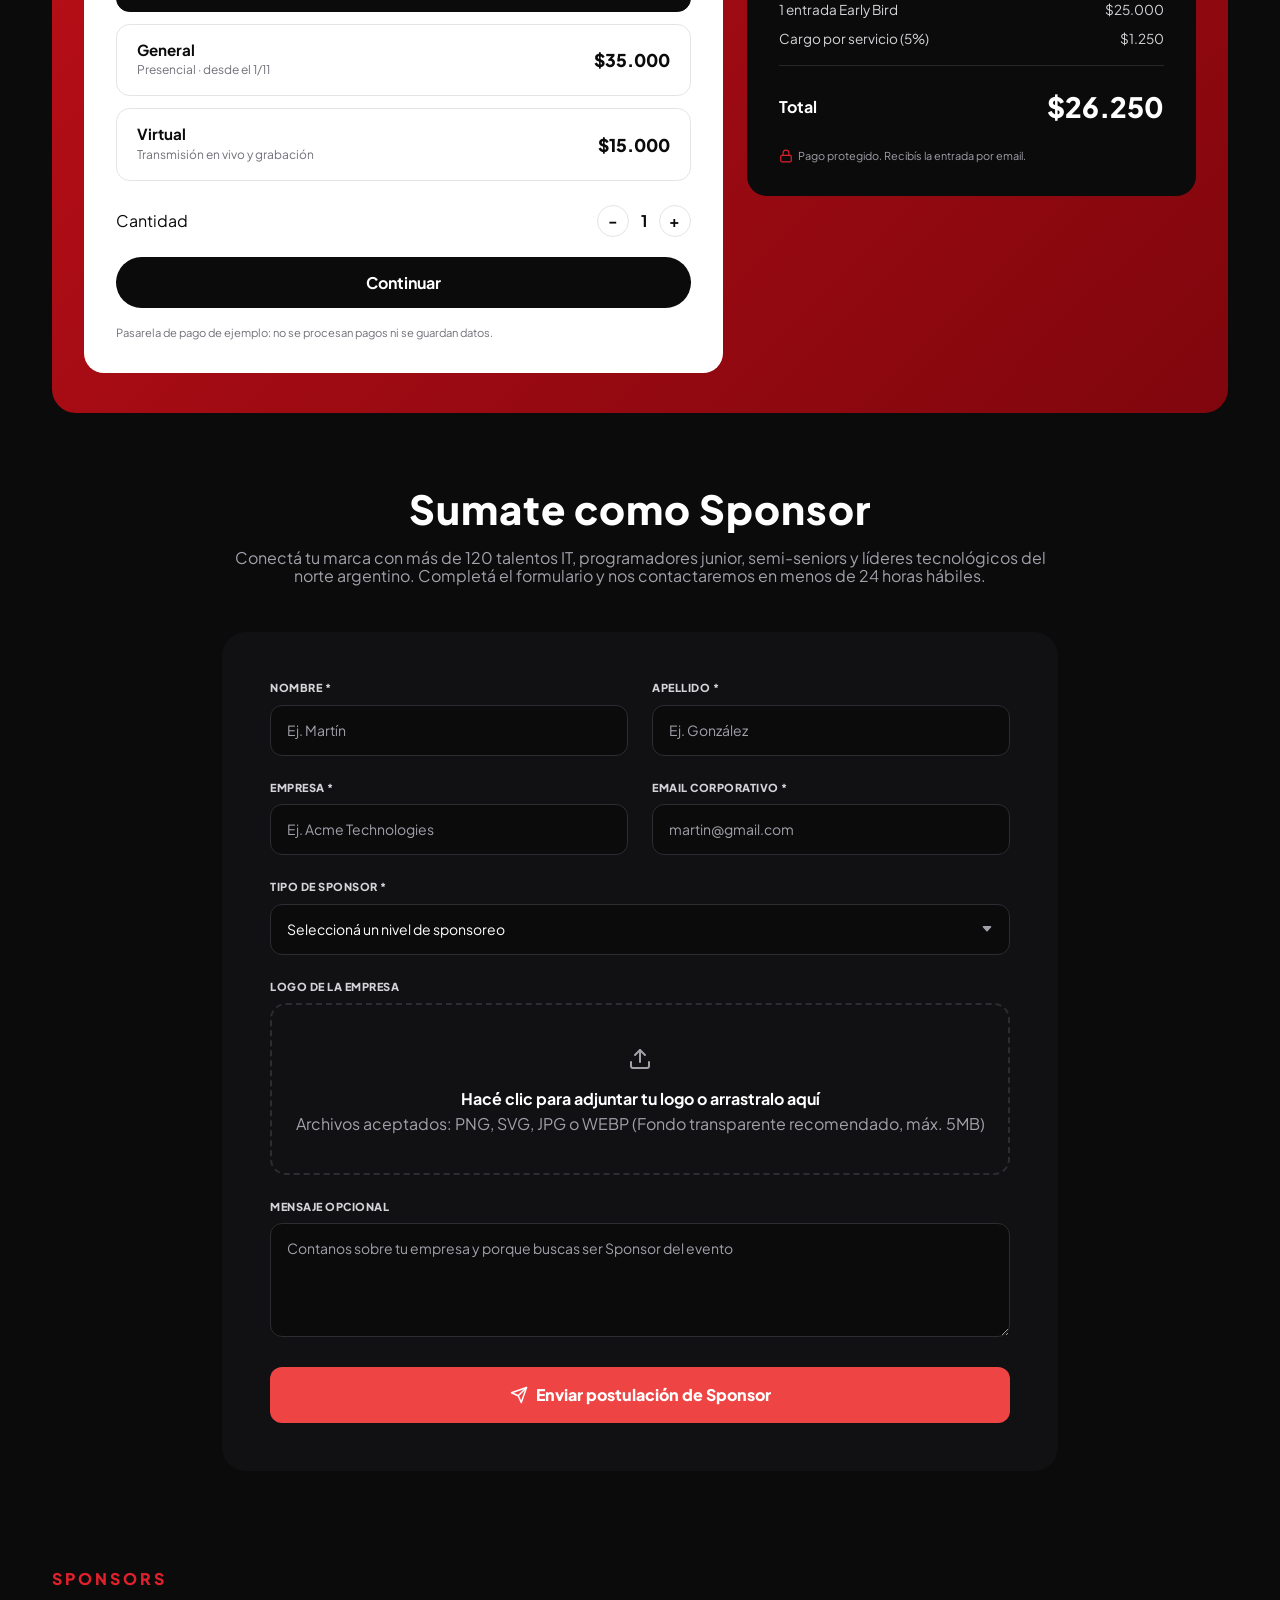
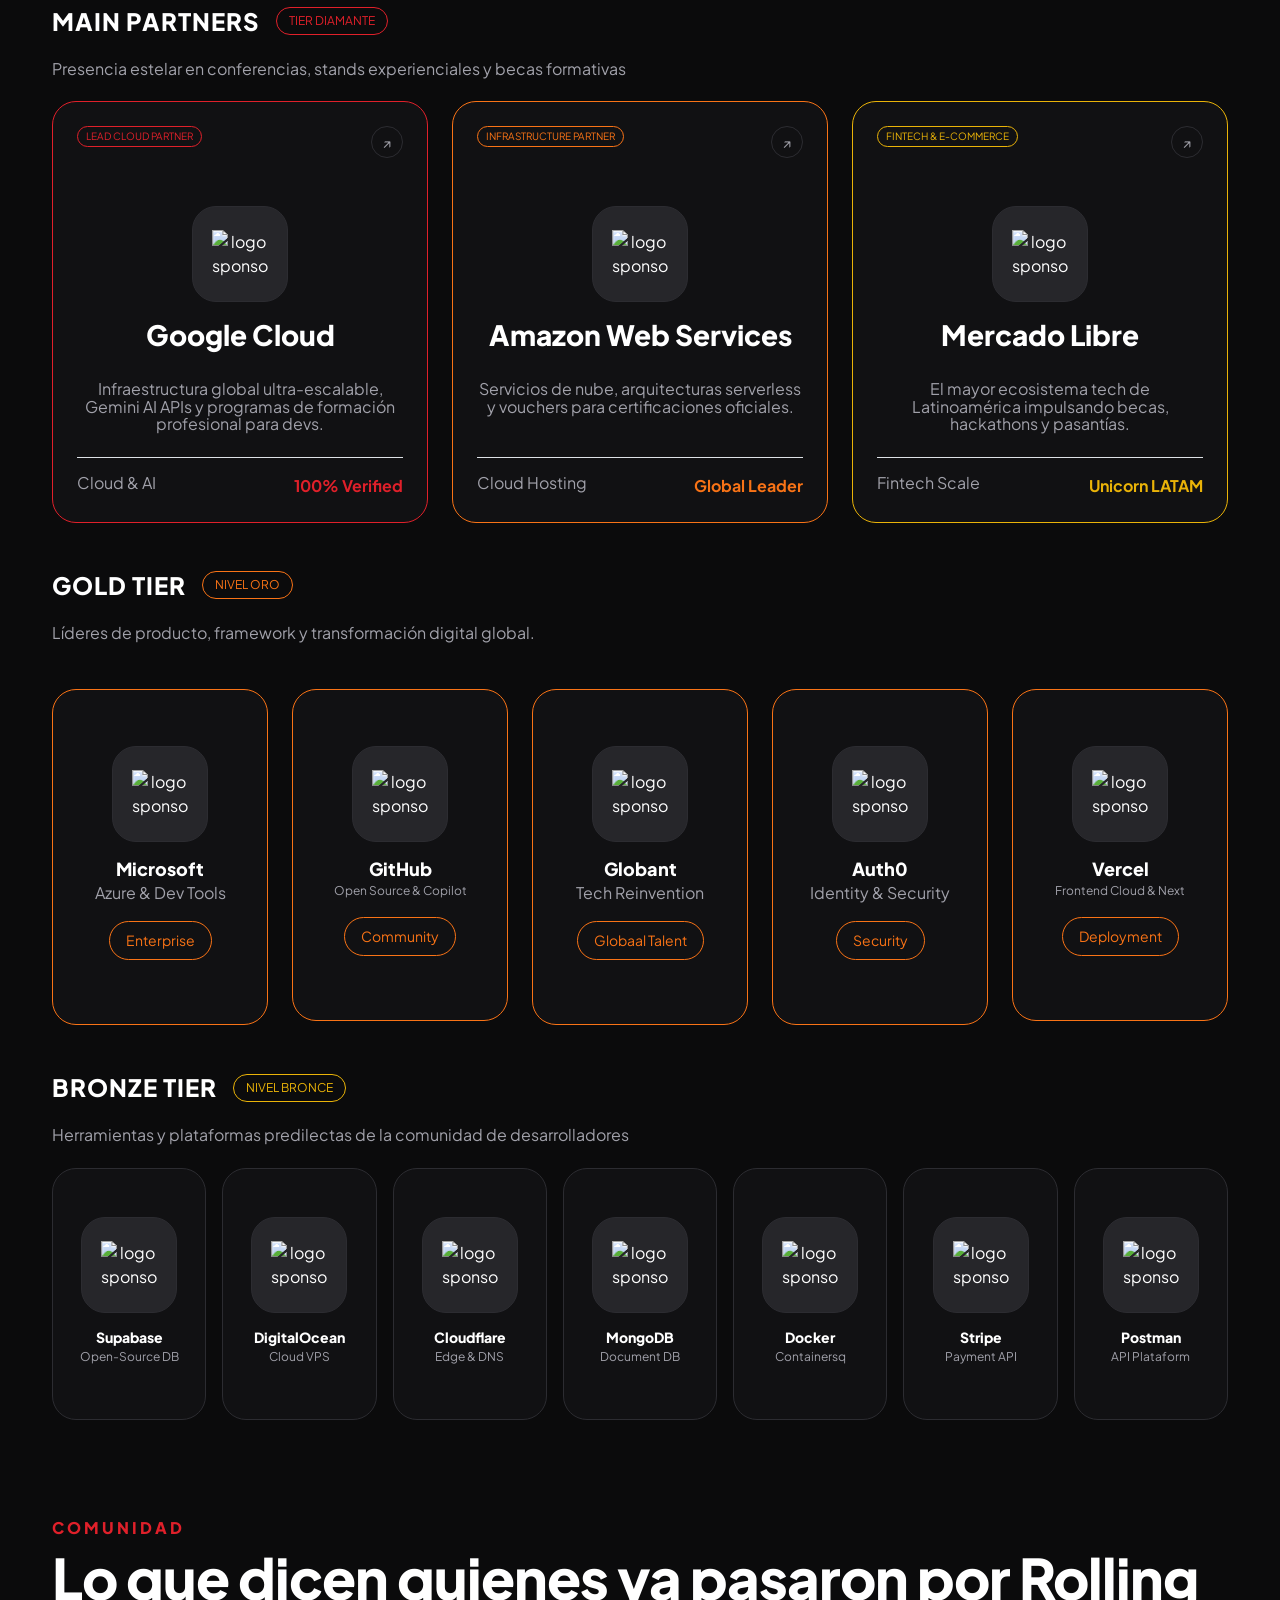
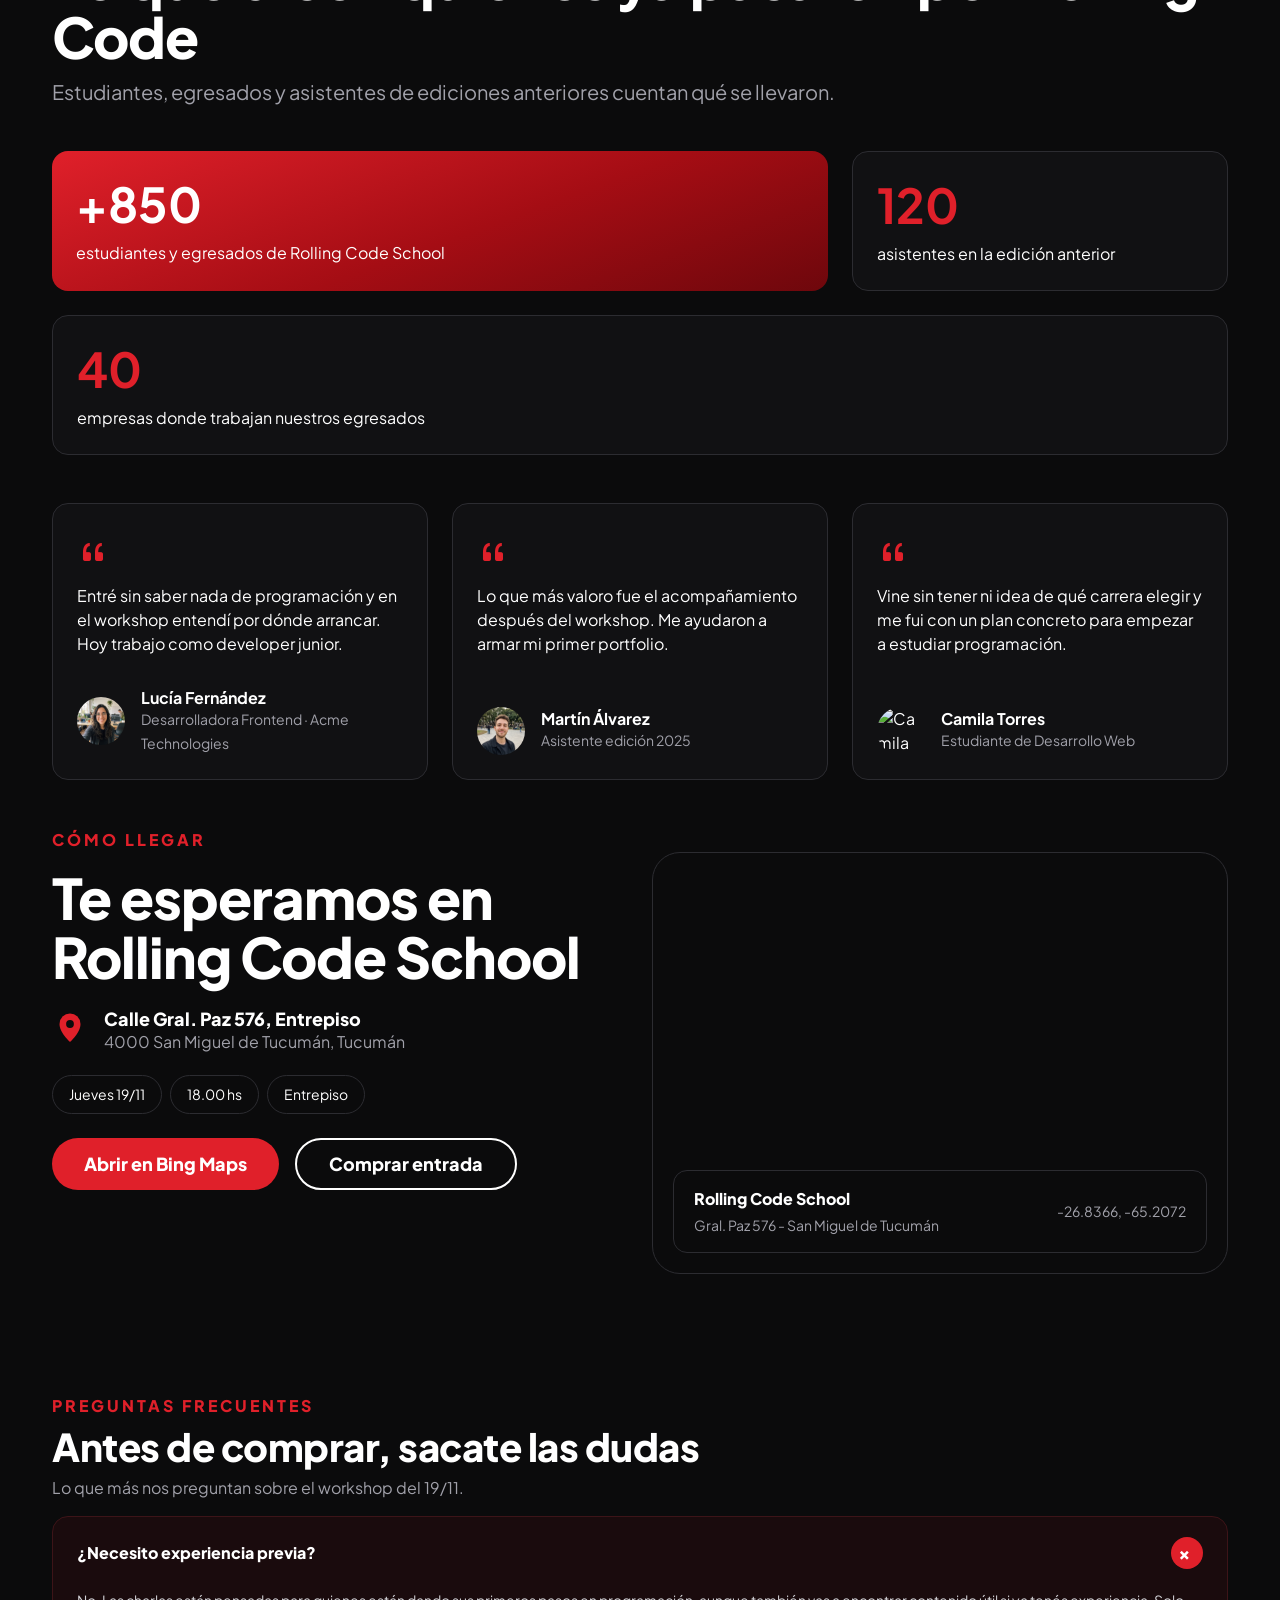
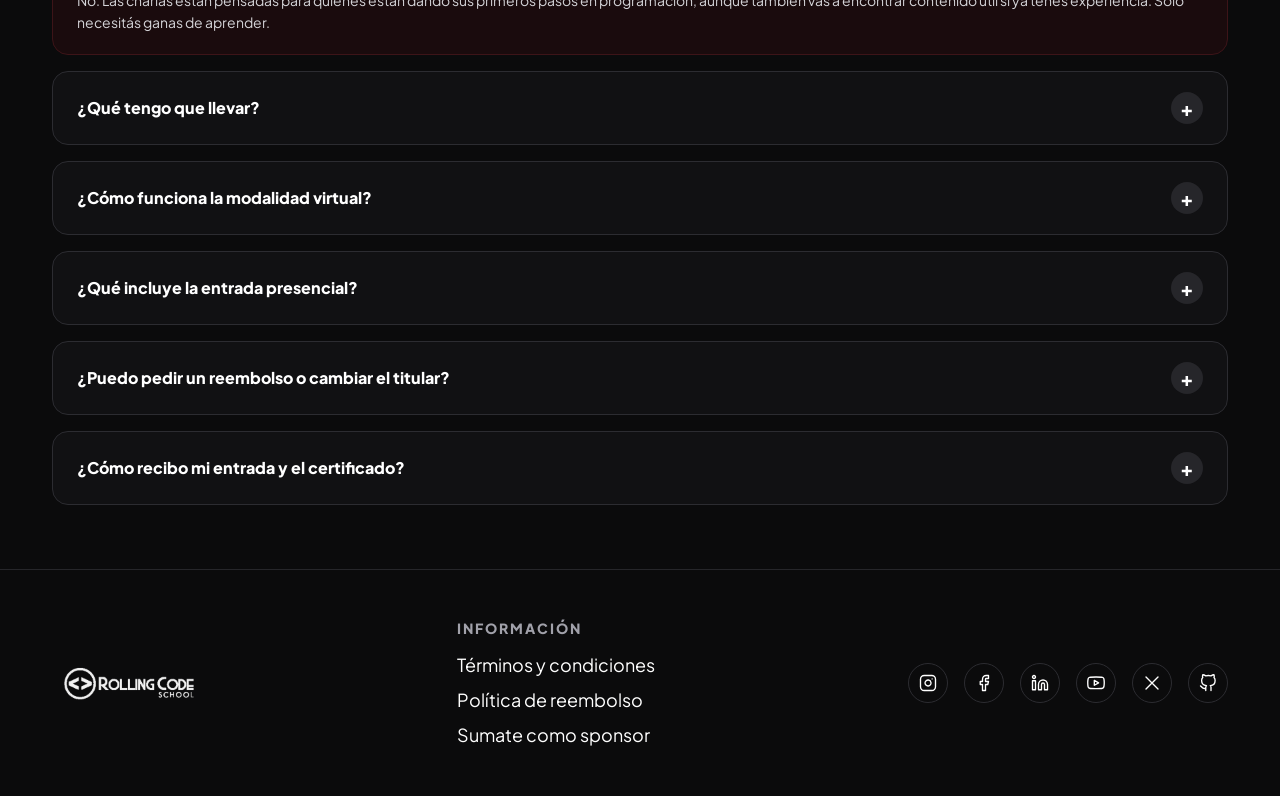
==== commit 0150a0de: "fix: se corrige el boton de comprar entradas Early Bird" ====
--- a/index.html
+++ b/index.html
@@ -877,11 +877,7 @@
                         </li>
                       </ul>
                     </div>
-                    <a
-                      href="/pages/error404.html"
-                      class="link-txt btn-comprar-destacado"
-                      >Comprar entrada</a
-                    >
+<a class="link-txt btn-comprar-destacado btn-agotado">Entradas agotadas</a>
                   </div>
                 </div>
 
--- a/css/styles.css
+++ b/css/styles.css
@@ -1855,6 +1855,13 @@
   transform: translateY(-2px);
 }
 
+.btn-agotado,
+.btn-agotado:hover {
+  opacity: 0.5;
+  cursor: not-allowed;
+  transform: none;
+}
+
 .btn-comprar-outline {
   background-color: transparent;
   color: #ffffff;
